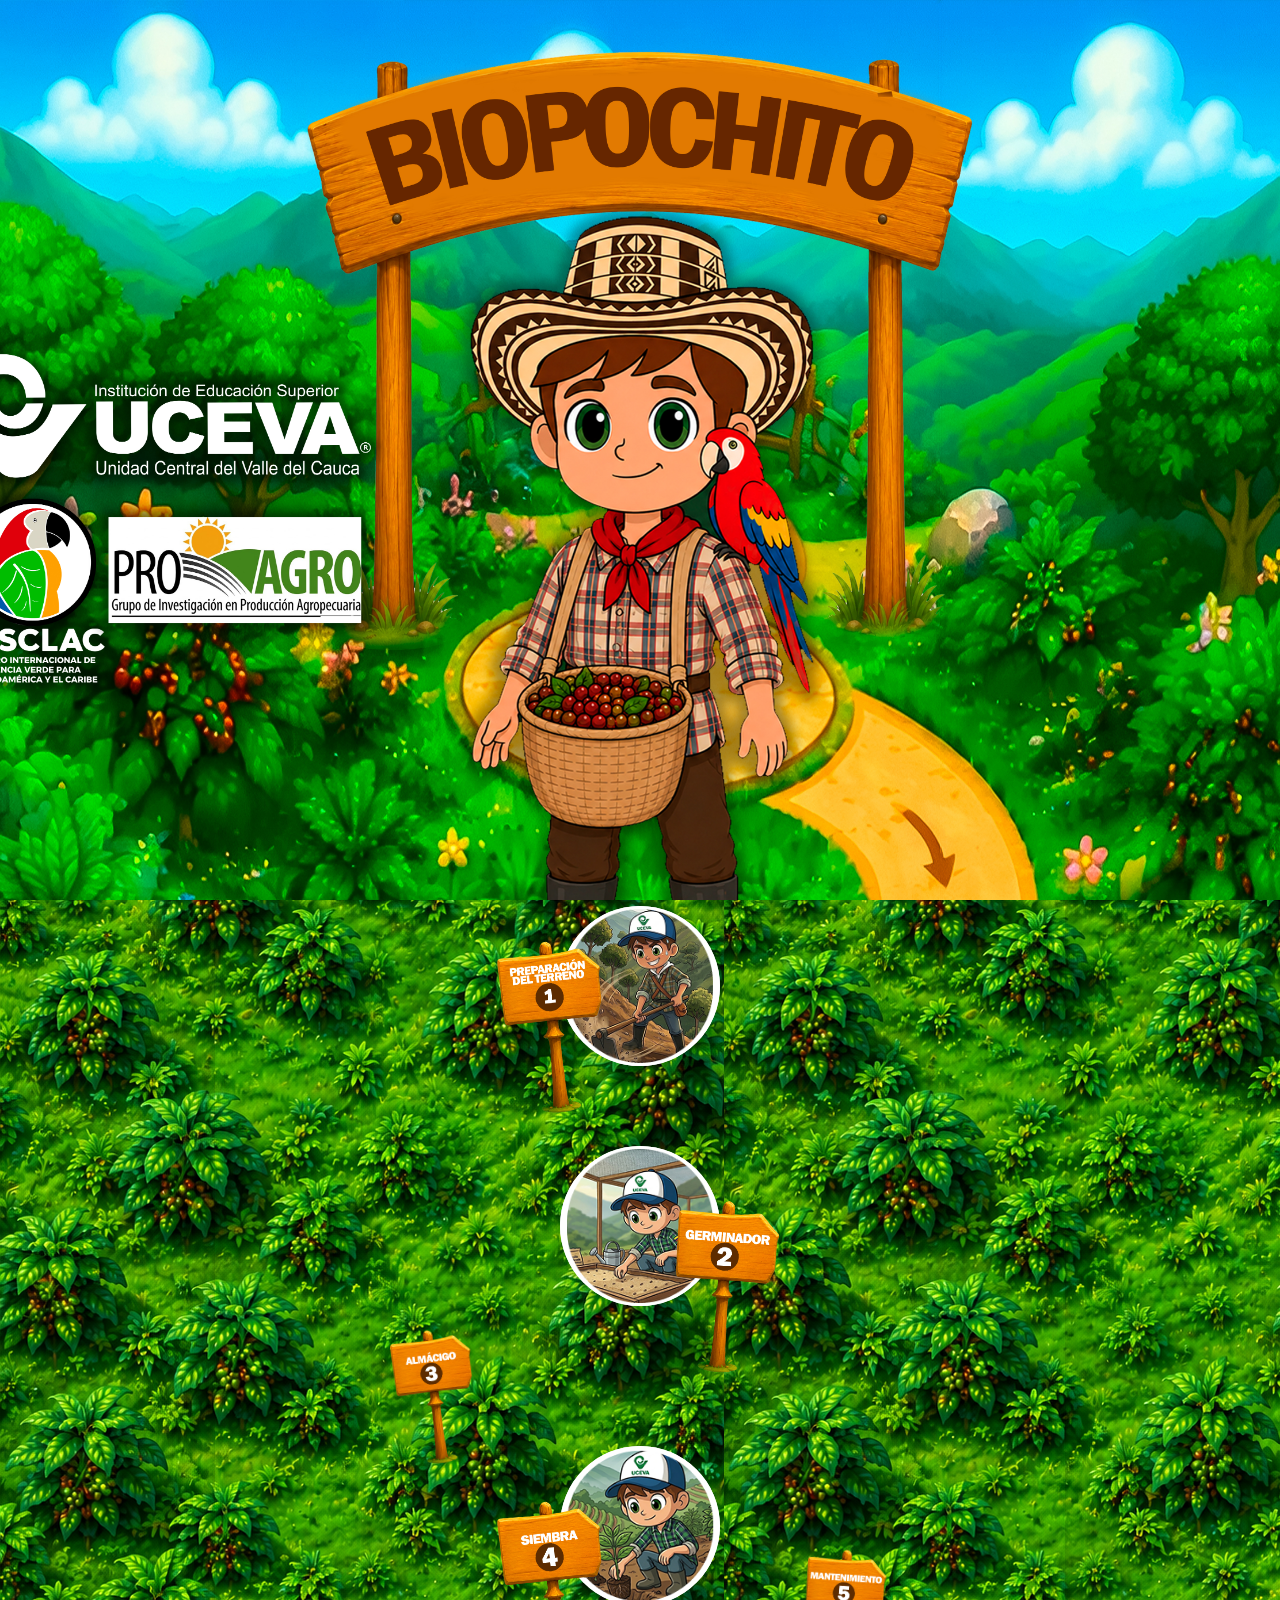
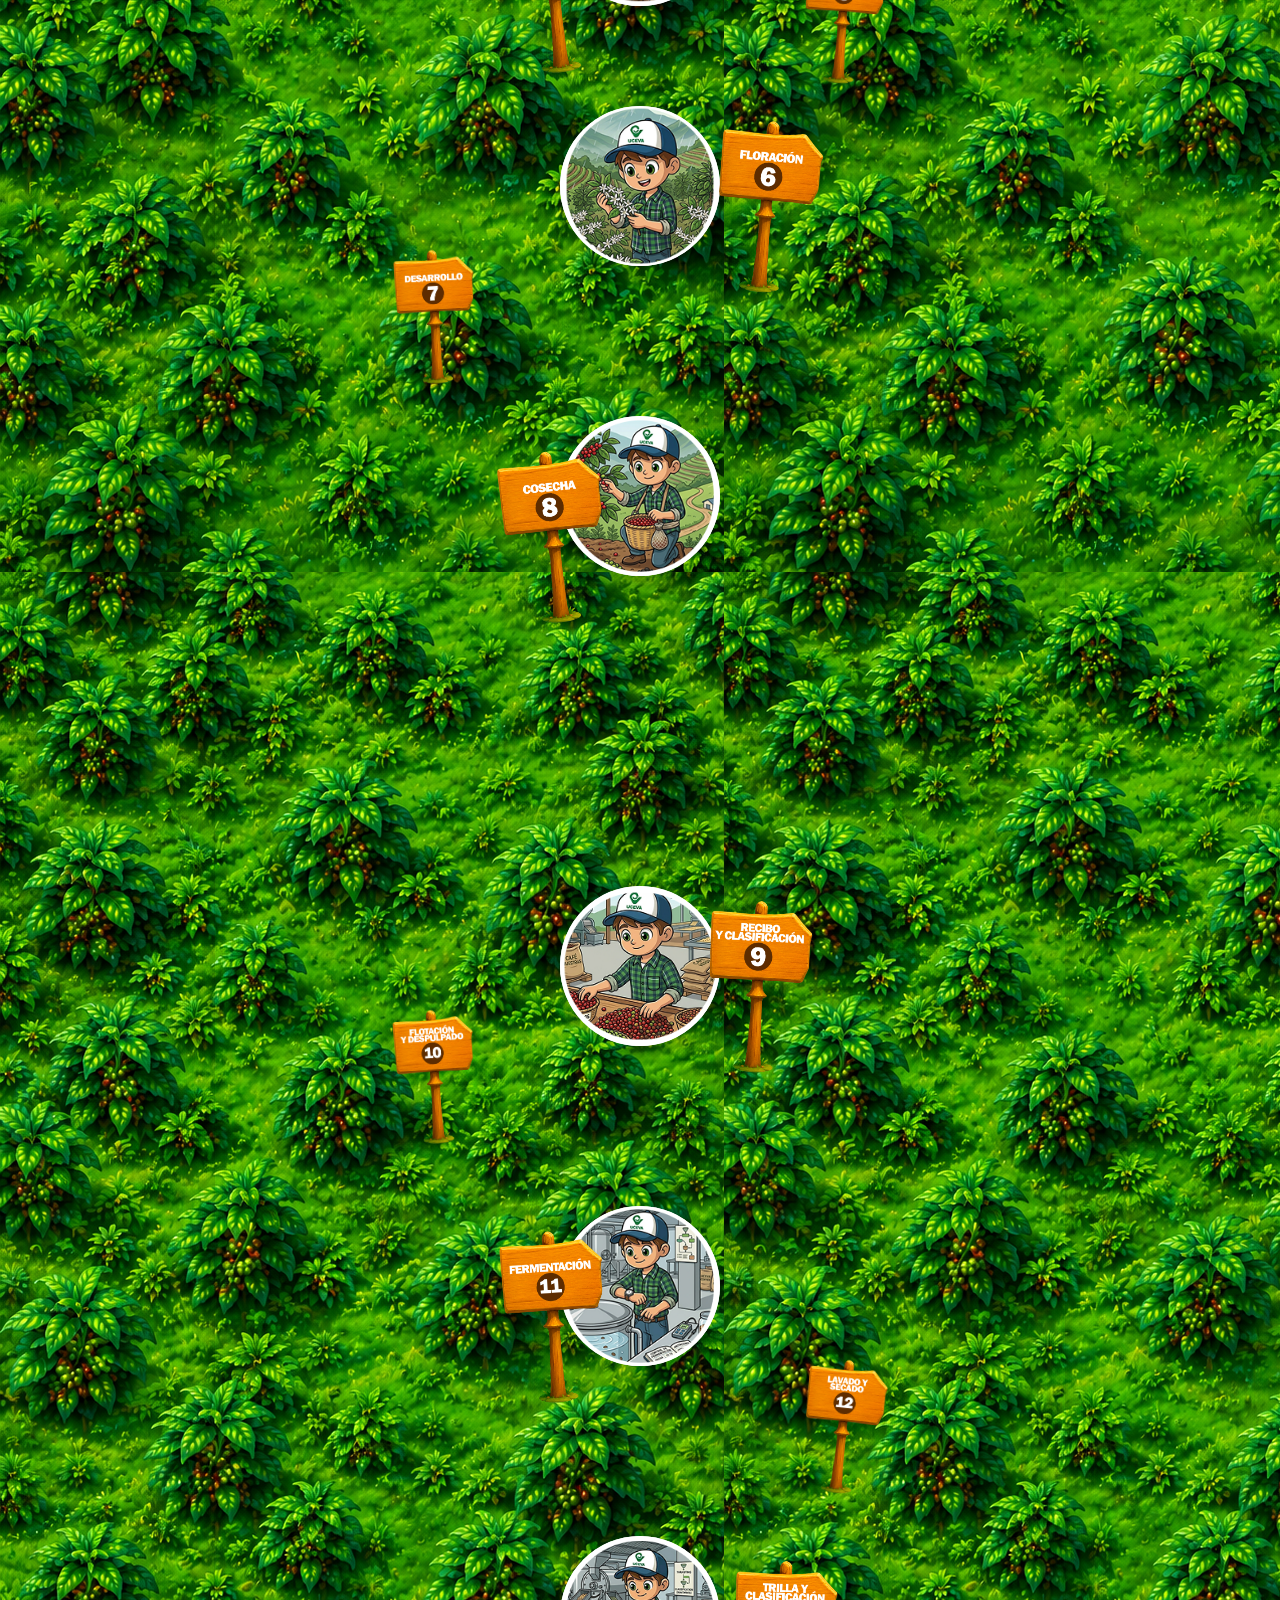
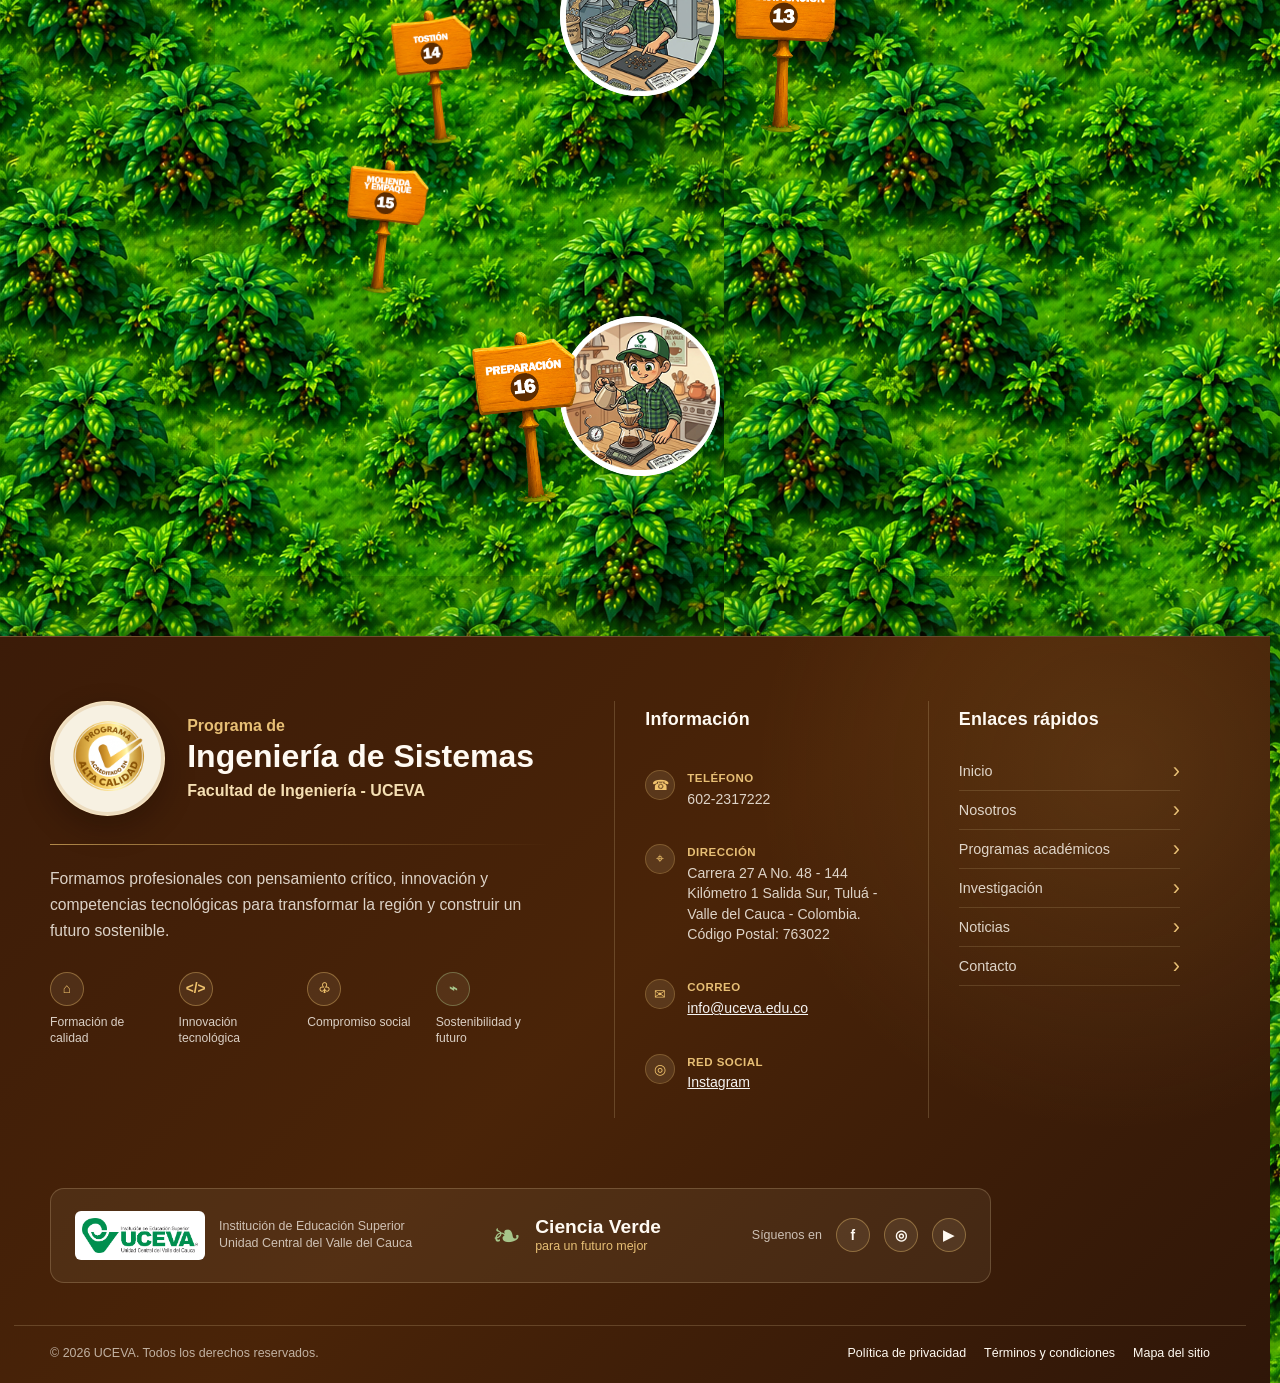
==== index.html @ f9a11268 "Rediseñar footer institucional" ====
<!DOCTYPE html>
<html lang="es">
<head>
    <meta charset="UTF-8">
    <meta name="viewport" content="width=device-width, initial-scale=1.0">
    <title>Ciclo Producción del Cafe</title>
    <link rel="stylesheet" href="style.css">
</head>
<body>

    <!-- SPLASH: imagen de bienvenida al inicio del proyecto -->
    <div id="splash-overlay" class="splash-overlay">
        <img src="imagenes/BIOPOCHITOINICIO.jpg" alt="Biopochito inicio" class="splash-image">
    </div>


    <button class="btn-Biopochito" type="button" aria-label="Botón Biopochito" data-audio="Audacity/biopochito.wav"
    data-titulo="¡Hola! Soy Biopochito"
    data-desc="Bienvenido. Yo seré tu guía durante todo el recorrido del ciclo del café. ¡Haz clic en iniciar para escucharme!"
    data-preview-img="imagenes/Biopochito.png">

    <img class="muneco-lateral"
         src="imagenes/biopochito-chapolero.png"
         alt="Biopochito">

</button>

    <nav class="navbar">
        <div class="navbar-container">
            <a class="nav-btn" href="index.html">Inicio</a>
            <a class="nav-btn" href="Acerca.html">Nosotros</a>
        </div>
    </nav>

    <section class="hero">
        <div class="bienvenida">
            <div class="bienvenida-texto">
                <h1 class="titulo-bienvenida">¡Bienvenidos!</h1>
                <p class="parrafo-bienvenida">De la finca a la taza, Biopochito te invita a explorar el fascinante mundo y la riqueza de nuestra cultura cafetera, en una aventura digital donde la tecnología y la agricultura cultivan aprendizaje y sostenibilidad</p>
                <button class="btn-descubrir">Recorre el camino del café</button>
            </div>
            <div class="logos-placeholder">
                <div class="logo-card">
                    <img class="logo-imagen" src="imagenes/Uceva%20Horizontal%20(png).png" alt="Uceva logo">
                </div>
                <div class="logo-card">
                    <img class="logo-imagen" src="imagenes/ProAgro.jpeg" alt="ProAgro logo">
                </div>
                <div class="logo-card">
                    <img class="logo-imagen" src="imagenes/Logo%20blancos.png" alt="Logo blancos">
                </div>
            </div>
        </div>
    </section>

    <section class="seccion-fondo" aria-label="Imagen destacada">
        <button class="circulo-btn circulo-btn-1" type="button" aria-label="Botón circular 1" data-audio="Audacity/1.wav" data-titulo="CICLO DE PRODUCCIÓN AGRÍCOLA DEL CAFÉ"
            data-desc="Preparar el terreno es hacer que la tierra esté lista para sembrar café.
                Primero, se analiza el suelo para saber qué nutrientes necesita.
                Luego, se limpia el terreno: se quitan malezas y piedras.
                Por último, en terrenos inclinados, se trazan curvas a nivel para cuidar el suelo y el agua.
                Así el café crece fuerte y sano.">
            
            <img src="Circulos/1.png" alt="Imagen del botón circular 1">
        </button>

        <img class="cartel-base cartel-1" src="Fases/cartel1.png" alt="Cartel 1">
        <button class="circulo-btn circulo-btn-2" type="button" aria-label="Botón circular 2" data-audio="Audacity/2.wav" data-titulo="GERMINADOR" 
            data-desc="El germinador es el primer paso para tener una planta de café.
                Se escoge una semilla buena y de una variedad.
                Se siembra en camas con arena limpia o tierra suave.
                Se le da sombra y se mantiene húmeda.
                A los 40 o 70 días, la semilla despierta y nace la planta.
                ¡Así empieza el café!">
           
           <img src="Circulos/2.png" alt="Imagen del botón circular 2">
        </button>

        <img class="cartel-base cartel-2" src="Fases/cartel2.png" alt="Cartel 2">
        <button class="cartel-btn cartel-btn-3" type="button" aria-label="Botón cartel 3" data-audio="Audacity/3.wav" data-titulo="ALMACIGO(VIVERO)" data-preview-img="Fases imagenes previ/CartelImg3.png"
            data-desc="El almácigo es como una guardería para las plantitas de café.
                Cuando las semillas germinan, las pasamos a bolsas con tierra rica en comida para plantas.
                Les damos sombra, fertilizante, y las cuidamos de plagas y enfermedades.
                Elegimos las más fuertes y bonitas.
                Ahí crecen durante 4 a 6 meses, hasta que están listas para ir al campo.">
            
            <img src="Fases/cartel3.png" alt="Cartel 3">
        </button>

        <button class="circulo-btn circulo-btn-4" type="button" aria-label="Botón circular 3" data-audio="Audacity/4.wav" data-titulo="SIEMBRA EN CAMPO" 
            data-desc="Llegó el momento de llevar las plantitas de café al campo.
                Primero, se traza el terreno y se hacen hoyos en la tierra.
                Se abona con materia orgánica para que esté bien rica.
                Con mucho cuidado, se saca la planta de la bolsa y se siembra en el hoyo, sin lastimar sus raíces.
                En 18 a 24 meses, ¡las plantas empezarán a dar café para cosechar!">
            
            <img src="Circulos/4.png" alt="Imagen del botón circular 3">
        </button>

        <img class="cartel-base cartel-6" src="Fases/cartel6.png" alt="Cartel 6">
        <button class="cartel-btn cartel-btn-5" type="button" aria-label="Botón cartel 5" data-audio="Audacity/5.wav" data-titulo="MANTENIMIENTO VEGETATIVO" data-preview-img="Fases imagenes previ/CartelImg5.png"
            data-desc="Una vez sembrado el café, hay que cuidarlo siempre.
                Se le da fertilizante según lo que necesita la tierra.
                Se limpian las malas hierbas que le roban comida.
                Se vigilan las plagas y enfermedades, y se controlan con remedios naturales o especiales.
                Estas labores se hacen cada 1 a 4 meses, durante toda la vida del cultivo.
                Así el café crece sano y da mucha cosecha.">
            
            <img src="Fases/cartel5.png" alt="Cartel 5">
        </button>

        <img class="cartel-base cartel-4" src="Fases/cartel4.png" alt="Cartel 4">
        <button class="circulo-btn circulo-btn-6" type="button" aria-label="Botón circular 4" data-audio="Audacity/6.wav" data-titulo="FLORACIÓN" 
            data-desc="Llega la época de lluvias y el café se prepara para florecer.
                En las ramas aparecen yemas que se convierten en flores blancas, muy olorosas y bonitas.
                Las flores duran poco tiempo. Con la ayuda de la lluvia y la polinización, nacen los frutos.
                ¡Así empieza el viaje del café, desde la flor hasta la cosecha!">
            
            <img src="Circulos/6.png" alt="Imagen del botón circular 4">
        </button>

        <img class="cartel-base cartel-9" src="Fases/cartel9.png" alt="Cartel 9">
        <button class="cartel-btn cartel-btn-7" type="button" aria-label="Botón cartel 7" data-audio="Audacity/7.wav" data-titulo="DESARROLLO DEL FRUTO" data-preview-img="Fases imagenes previ/CartelImg7.png"
            data-desc="Ahora el fruto del café empieza a crecer y llenarse de sabor.
                Primero está verde: va guardando nutrientes.
                Luego se pone pintón: cambia de color poquito a poquito.
                Al final, está maduro: se ve rojo o amarillo brillante.
                ¡Ese es el momento perfecto para cosecharlo y que el café quede delicioso!">
            
            <img src="Fases/cartel7.png" alt="Cartel 7">
        </button>
        
        <button class="circulo-btn circulo-btn-8" type="button" aria-label="Botón circular 5" data-audio="Audacity/8.wav" data-titulo="COSECHA(RECOLECCIÓN)" 
            data-desc="Llegó la hora de la cosecha.
                Se recogen a mano solo los frutos bien maduros, rojos o amarillos.
                Los frutos verdes, secos o muy maduros se separan.
                Rápido se llevan al beneficio para que no se echen a perder.
                ¡Así se empieza a preparar el café rico que tomamos!">
            
            <img src="Circulos/8.png" alt="Imagen del botón circular 5">
        </button>

        <img class="cartel-base cartel-8" src="Fases/cartel8.png" alt="Cartel 8">
        <button class="circulo-btn circulo-btn-9" type="button" aria-label="Botón circular 6" data-audio="Audacity/b1.wav" data-titulo="RECIBO Y CLASIFICACIÓN" 
            data-desc="Cuando el café cereza llega del campo, lo recibimos y revisamos.
                Miramos que los frutos estén bien maduros, sanos y sin impurezas.
                Separamos los que no sirven.
                Así nos aseguramos de que solo entre al proceso el café de buena calidad.
                ¡Es el primer control para que el café quede delicioso!.">
        
            <img src="Circulos/9.png" alt="Imagen del botón circular 6">
        </button>

        <img class="cartel-base cartel-13" src="Fases/cartel13.png" alt="Cartel 13">
        <button class="cartel-btn cartel-btn-10" type="button" aria-label="Botón cartel 10" data-audio="Audacity/b2.wav" data-titulo="FLOTACION DE CEREZAS Y DESPULPADO" data-preview-img="Fases imagenes previ/CartelImg10.png"
            data-desc="Primero, echamos las cerezas de café en agua. Las que flotan están vacías o secas y se desechan. Las buenas se hunden.
                Luego, una máquina les quita la cáscara de afuera. Queda la semilla con una capa pegajosa. Eso se llama café pergamino húmedo.
                ¡Ya vamos avanzando para tener el café listo!">
                            
            <img src="Fases/cartel10.png" alt="Cartel 10">
        </button>

        <button class="circulo-btn circulo-btn-11" type="button" aria-label="Botón circular 7" data-audio="Audacity/b3.wav" data-titulo="FERMENTACIÓN" 
            data-desc="Después de quitarle la cáscara al café, todavía tiene una capa pegajosa llamada mucílago. Para eliminarla, metemos el café en tanques con agua. 
                Allí, unos microorganismos que viven de forma natural comen esa capa pegajosa. Esto se llama fermentación. 
                Hay que controlar muy bien el tiempo, porque si se pasa, el café sale con mal sabor. 
                La fermentación dura entre 12 y 36 horas, dependiendo del clima y la cantidad de café. 
                ¡Es un paso clave para que después el café sepa rico!">
            
            <img src="Circulos/11.png" alt="Imagen del botón circular 7">
        </button>

         <button class="cartel-btn cartel-btn-12" type="button" aria-label="Botón cartel 12" data-audio="Audacity/b4.wav" data-titulo="LAVADO Y SECADO" data-preview-img="Fases imagenes previ/CartelImg12.png"
            data-desc="Una vez que la fermentación terminó, lavamos el café con agua limpia para quitar cualquier resto de pegajosidad. 
                Queda bien limpio. Pero ahora está muy mojado y si lo dejamos así, se daña. 
                Por eso lo secamos. Podemos secarlo al sol en unas camas llamadas marquesinas, o con máquinas especiales. 
                El objetivo es que el grano tenga solo entre un 10% y un 12% de humedad. 
                Así evitamos que salgan hongos o que el café fermente de nuevo. 
                ¡Un café bien seco es un café que se conserva delicioso!">
            
            <img src="Fases/cartel12.png" alt="Cartel 12">
        </button>

        <img class="cartel-base cartel-11" src="Fases/cartel11.png" alt="Cartel 11">
        <button class="circulo-btn circulo-btn-13" type="button" aria-label="Botón circular 8" data-audio="Audacity/b5.wav" data-titulo="TRILLA Y CLASIFICACIÓN" 
            data-desc="El café ya está secó, pero todavía tiene una capa dura llamada pergamino. 
                Con una máquina que se llama trilladora, le quitamos esa capa. 
                Ahora obtenemos el café verde, que es el grano listo para tostar. 
                Pero antes de tostar, tenemos que clasificarlo. 
                Separamos los granos por tamaño, por color, por densidad, y revisamos que no tengan defectos. 
                Esto lo hacemos con unas zarandas o con máquinas electrónicas muy modernas. 
                Así nos aseguramos de que todos los granos sean parejos y de buena calidad.">
            
            <img src="Circulos/13.png" alt="Imagen del botón circular 8">
        </button>

        <button class="cartel-btn cartel-btn-14" type="button" aria-label="Botón cartel 14" data-audio="Audacity/b6.wav" data-titulo="TOSTIÓN" data-preview-img="Fases imagenes previ/CartelImg14.png"
            data-desc="El café verde aún no huele a café. 
                Ese olor tan rico aparece cuando lo tostamos. 
                Metemos los granos en una tostadora con temperaturas muy controladas. 
                Allí pasan reacciones químicas que transforman el grano: se oscurece, se vuelve quebradizo, y nacen los compuestos que dan el aroma, el sabor, el cuerpo y el color. 
                Dependiendo de cuánto tiempo lo tostemos, el café queda más suave o más fuerte. 
                ¡La tostión es la magia que despierta todo el sabor del café!">
            
            <img src="Fases/cartel14.png" alt="Cartel 14">
        </button>

        <button class="cartel-btn cartel-btn-15" type="button" aria-label="Botón cartel 15" data-audio="Audacity/b7.wav" data-titulo="MOLIENDA Y EMPAQUE" data-preview-img="Fases imagenes previ/CartelImg15.png"
            data-desc="El café tostado se muele para poder prepararlo. 
            La molienda puede ser gruesa, media o fina, según cómo lo vayamos a hacer: por ejemplo, para prensa francesa se necesita gruesa, y para espresso, fina. 
            Una vez molido o en grano, hay que empacarlo muy bien. 
            Usamos bolsas especiales que no dejan pasar la luz, el oxígeno ni la humedad. 
            Así el café conserva su frescura, su aroma y su sabor por mucho más tiempo. 
            Un buen empaque es el mejor amigo del café.">
            
            <img src="Fases/cartel15.png" alt="Cartel 15">
        </button>

        <button class="circulo-btn circulo-btn-16" type="button" aria-label="Botón circular 9" data-audio="Audacity/b8.wav" data-titulo="PREPARACIÓN" 
        data-desc="Por fin llegó el momento de disfrutarlo. 
        Preparamos la bebida con métodos como filtro, espresso, prensa francesa o V60. 
        Cada método necesita una molienda distinta y un tiempo de extracción diferente. 
        También controlamos la temperatura del agua y la cantidad de café. 
        Si hacemos todo bien, la taza tendrá una fragancia deliciosa, un sabor equilibrado, y notas de acidez o dulzura. 
        ¡Preparar café es un arte, y lo mejor es que al final podemos saborearlo y compartirlo!">
            
            <img src="Circulos/16.png" alt="Imagen del botón circular 9">
        </button>
        <img class="cartel-base cartel-16" src="Fases/cartel16.png" alt="Cartel 16">
    </section>

    <footer class="footer-institucional">
        <div class="footer-contenido">
            <div class="footer-principal">
                <section class="footer-programa" aria-labelledby="footer-programa-titulo">
                    <div class="footer-programa-cabecera">
                        <img src="imagenes/altacalidad.png" alt="Sello de alta calidad UCEVA" class="footer-acreditacion">
                        <div>
                            <p class="footer-programa-pretitle">Programa de</p>
                            <h2 id="footer-programa-titulo">Ingeniería de Sistemas</h2>
                            <p class="footer-programa-institucion">Facultad de Ingeniería - UCEVA</p>
                        </div>
                    </div>
                    <div class="footer-programa-linea"></div>
                    <p class="footer-programa-descripcion">Formamos profesionales con pensamiento crítico, innovación y competencias tecnológicas para transformar la región y construir un futuro sostenible.</p>
                    <div class="footer-valores" aria-label="Valores del programa">
                        <div class="footer-valor"><span class="footer-icono" aria-hidden="true">⌂</span><span>Formación de calidad</span></div>
                        <div class="footer-valor"><span class="footer-icono" aria-hidden="true">&lt;/&gt;</span><span>Innovación tecnológica</span></div>
                        <div class="footer-valor"><span class="footer-icono" aria-hidden="true">♧</span><span>Compromiso social</span></div>
                        <div class="footer-valor"><span class="footer-icono footer-icono--verde" aria-hidden="true">⌁</span><span>Sostenibilidad y futuro</span></div>
                    </div>
                </section>
                <section class="footer-columna footer-contact" aria-labelledby="footer-info-titulo">
                    <h3 id="footer-info-titulo">Información</h3>
                    <div class="info-item"><span class="icon" aria-hidden="true">☎</span><p><span class="info-label">Teléfono</span>602-2317222</p></div>
                    <div class="info-item"><span class="icon" aria-hidden="true">⌖</span><p><span class="info-label">Dirección</span>Carrera 27 A No. 48 - 144<br>Kilómetro 1 Salida Sur, Tuluá -<br>Valle del Cauca - Colombia.<br>Código Postal: 763022</p></div>
                    <div class="info-item"><span class="icon" aria-hidden="true">✉</span><p><span class="info-label">Correo</span><a href="mailto:info@uceva.edu.co">info@uceva.edu.co</a></p></div>
                    <div class="info-item"><span class="icon" aria-hidden="true">◎</span><p><span class="info-label">Red social</span><a href="https://www.instagram.com/cienciaverde.co?utm_source=ig_web_button_share_sheet&amp;igsh=ZDNlZDc0MzIxNw%3D%3D" target="_blank" rel="noopener noreferrer">Instagram</a></p></div>
                </section>
                <nav class="footer-columna footer-enlaces" aria-labelledby="footer-enlaces-titulo">
                    <h3 id="footer-enlaces-titulo">Enlaces rápidos</h3>
                    <a href="index.html">Inicio <span aria-hidden="true">›</span></a><a href="Acerca.html">Nosotros <span aria-hidden="true">›</span></a><a href="#">Programas académicos <span aria-hidden="true">›</span></a><a href="#">Investigación <span aria-hidden="true">›</span></a><a href="#">Noticias <span aria-hidden="true">›</span></a><a href="mailto:info@uceva.edu.co">Contacto <span aria-hidden="true">›</span></a>
                </nav>
            </div>
            <section class="footer-identidad" aria-label="Identidad institucional y redes sociales">
                <div class="footer-uceva"><img src="imagenes/Uceva Horizontal (png).png" alt="Logo UCEVA"><p>Institución de Educación Superior<br>Unidad Central del Valle del Cauca</p></div>
                <div class="footer-ciencia"><span class="footer-hoja" aria-hidden="true">❧</span><div><strong>Ciencia Verde</strong><span>para un futuro mejor</span></div></div>
                <div class="footer-redes"><span>Síguenos en</span><a href="#" aria-label="Facebook">f</a><a href="https://www.instagram.com/cienciaverde.co?utm_source=ig_web_button_share_sheet&amp;igsh=ZDNlZDc0MzIxNw%3D%3D" target="_blank" rel="noopener noreferrer" aria-label="Instagram">◎</a><a href="#" aria-label="YouTube">▶</a></div>
            </section>
        </div>
        <div class="footer-bottom"><p class="footer-bottom-text">© 2026 UCEVA. Todos los derechos reservados.</p><div><a href="#">Política de privacidad</a><a href="#">Términos y condiciones</a><a href="#">Mapa del sitio</a></div></div>
    </footer>

    <!-- VENTANA EMERGENTE (MODAL) - Inicialmente oculta -->
    <div id="modal-reproductor" class="modal oculto">
        <div class="modal-contenido">
            <!-- Botón para cerrar la pestaña -->
            <button id="btn-cerrar" class="btn-cerrar">&times;</button>
            
            <!-- Datos dinámicos que cambiarán con JS -->
            <div class="modal-imagen-marco">
                <img id="modal-imagen" src="" alt="">
            </div>
            <p class="modal-imagen-caption">BIOPOCHITO</p>
            <h2 id="modal-titulo"></h2>
            <p id="modal-descripcion"></p>
            
            <!-- CONTROLES DEL REPRODUCTOR -->
            <div class="controles">
                <!-- Botón principal de Iniciar -->
                <button id="btn-iniciar" class="btn-principal">▶ Iniciar Audio</button>
                
                <!-- Botones secundarios que aparecen al iniciar (ocultos al principio) -->
                <div id="controles-reproduccion" class="oculto">
                    <button id="btn-pausar" class="btn-secundario">⏸ Pausar</button>
                    <button id="btn-reiniciar" class="btn-secundario">🔄 Reiniciar</button>
                </div>
            </div>
        </div>
    </div>

    <!-- Elemento de audio invisible y dinámico -->
    <audio id="reproductor-global"></audio>
    <script src="script.js"></script>
</body>
</html>
---- style.css ----
* {
    margin: 0;
    padding: 0;
    box-sizing: border-box;
}

:root {
    --verde-principal: #1f6b3a;
    --verde-oscuro: #173d2a;
    --verde-claro: #e8f3e8;
    --naranja-principal: #f57c00;
    --naranja-suave: #fff0df;
    --fondo-crema: #f8f6f1;
    --texto-principal: #24352d;
    --texto-secundario: #5f6863;
    --borde-suave: #dce5dd;
    --sombra-panel: 0 24px 60px rgba(16, 40, 28, 0.18);
    --sombra-tarjeta: 0 10px 24px rgba(23, 61, 42, 0.10);
    --transicion-rapida: 220ms ease;
}

/* Small-screen override: make Biopochito larger on narrow devices */
@media (max-width: 520px) {
    .btn-Biopochito {
        width: clamp(180px, 44vw, 320px) !important;
        right: 10px !important;
        top: 50% !important;
        bottom: auto !important;
        transform: translateY(-50%) !important;
    }

    .muneco-lateral {
        max-width: 300px !important;
    }
}

/* Strong override: ensure logos stack and center on small screens (placed at end to win specificity/order) */
@media (max-width: 720px) {
    .bienvenida .logos-placeholder {
        display: flex !important;
        flex-direction: column !important;
        align-items: center !important;
        justify-content: center !important;
        gap: 22px !important;
        width: 100% !important;
    }

    .bienvenida .logos-placeholder .logo-card {
        width: min(420px, 94%) !important;
        min-height: 260px !important;
        padding: 18px !important;
        margin: 0 auto !important;
        display: flex !important;
        align-items: center !important;
        justify-content: center !important;
    }

    .bienvenida .logos-placeholder .logo-card .logo-imagen {
        max-height: 220px !important;
        width: auto !important;
        display: block !important;
    }

    /* Slightly reduce ProAgro (2nd logo) so it doesn't dominate */
    .bienvenida .logos-placeholder .logo-card:nth-child(2) .logo-imagen {
        max-height: 180px !important;
        max-width: 88% !important;
        opacity: 0.98 !important;
    }

    /* keep logo blancos above ProAgro */
    .bienvenida .logos-placeholder .logo-card:nth-child(2) { order: 3 !important; }
    .bienvenida .logos-placeholder .logo-card:nth-child(3) { order: 2 !important; }
}

body {
    font-family: 'Segoe UI', sans-serif;
    background-image: url('imagenes/FONDOPASTO.png');
    color: #333;
    display: flex;
    flex-direction: column;
    justify-content: flex-start;
    align-items: center;
    min-height: 100vh;
    padding: 76px 20px 0px;
    overflow-x: hidden;
}

body.pagina-equipo {
    display: flex;
    flex-direction: column;
    align-items: stretch;
    justify-content: flex-start;
    min-height: 100vh;
    padding: 0;
    background-color: var(--fondo-crema);
    background-image: url('imagenes/FONDOPASTO.png');
    position: relative;
}

body.pagina-equipo::before {
    content: "";
    position: fixed;
    inset: 0;
    background:
        linear-gradient(180deg, rgba(255, 255, 255, 0.08), rgba(255, 255, 255, 0.02)),
        radial-gradient(circle at top, rgba(255, 255, 255, 0.06), transparent 58%);
    pointer-events: none;
    z-index: 0;
}

body.pagina-equipo > * {
    position: relative;
    z-index: 1;
}

body.pagina-equipo .equipo-page {
    width: 100%;
    padding: 15px 0 16px;
}

body.pagina-equipo .equipo-hero {
    width: min(1120px, calc(100% - 32px));
    margin: 0 auto;
}

body.pagina-equipo .equipo-panel {
    position: relative;
    overflow: hidden;
    padding: clamp(20px, 2.4vw, 30px);
    border-radius: 32px;
    border: 1px solid rgba(220, 229, 221, 0.82);
    background:
        linear-gradient(180deg, rgba(255, 255, 255, 0.94), rgba(248, 246, 241, 0.96));
    box-shadow: var(--sombra-panel);
}

body.pagina-equipo .equipo-panel::after {
    content: "";
    position: absolute;
    inset: 0;
    pointer-events: none;
    background:
        radial-gradient(circle at top right, rgba(245, 124, 0, 0.06), transparent 35%),
        radial-gradient(circle at bottom left, rgba(31, 107, 58, 0.05), transparent 40%);
}

body.pagina-equipo .equipo-panel > * {
    position: relative;
    z-index: 1;
}

/* Barra de navegación */
.navbar {
    position: fixed;
    top: 0;
    left: 0;
    right: 0;
    width: 100%;
    background-color: #ff8c00;
    box-shadow: 0 4px 20px rgba(0, 0, 0, 0.2);
    padding: 8px 0;
    z-index: 950;
}

.navbar-container {
    display: flex;
    justify-content: flex-end;
    gap: 18px;
    max-width: 850px;
    margin: 0 auto;
    padding: 0 16px;
}

.nav-btn {
    background-color: white;
    color: #ff8c00;
    border: none;
    padding: 10px 22px;
    border-radius: 999px;
    font-size: 1rem;
    font-weight: 700;
    cursor: pointer;
    transition: transform 0.2s ease, box-shadow 0.2s ease, background-color 0.2s ease;
}

.nav-btn:hover {
    background-color: rgba(255, 255, 255, 0.88);
    box-shadow: 0 6px 20px rgba(0, 0, 0, 0.2);
    transform: translateY(-2px);
}

.nav-btn:active {
    transform: translateY(0);
}

.btn-Biopochito {
    position: fixed;
    right: 20px;
    top: 50%;
    transform: translateY(-50%);
    width: clamp(260px, 28vw, 520px);
    background: transparent;
    border: none;
    padding: 0;
    cursor: pointer;
    z-index: 100;
    animation: biopochitoEntrada 0.9s ease-out both;
}

.muneco-lateral {
    width: 100%;
    height: auto;
    display: block;
    max-width: 520px;
    filter: drop-shadow(0 18px 24px rgba(0,0,0,0.28));
}

.seccion-fondo {
    position: relative;
    display: flex;
    align-items: flex-end;
    justify-content: center;
    max-width: 850px;
    width: 100%;
    height: 3200px;
    margin-bottom: 60px;
    border-radius: 18px;
    background-image: url('imagenes/FONDOFINAL.jpg');
    background-size: cover;
    background-position: center;
    box-shadow: 0 10px 30px rgba(0,0,0,0.18);
    overflow: hidden;
}

.circulo-btn {
    position: absolute;
    left: 50%;
    transform: translateX(-50%);
    width: 160px;
    height: 160px;
    border: none;
    border-radius: 50%;
    overflow: hidden;
    padding: 0;
    cursor: pointer;
    background-color: white;
    box-shadow: 0 8px 20px rgba(0,0,0,0.16);
    transition: transform 0.2s ease, box-shadow 0.2s ease;
    display: flex;
    align-items: center;
    justify-content: center;
    z-index: 2;
}

.circulo-btn-1 {
    bottom: 2710px;
}

.circulo-btn-2 {
    bottom: 2470px;
}

.circulo-btn-4 {
    bottom: 2170px;
}

.circulo-btn-6 {
    bottom: 1910px;
}

.circulo-btn-8 {
    bottom: 1600px;
}

.circulo-btn-9 {
    bottom: 1130px;
}

.circulo-btn-11 {
    bottom: 810px;
}

.circulo-btn-13 {
    bottom: 480px;
}

.circulo-btn-16 {
    bottom: 100px;
}

.circulo-btn:focus-visible,
.cartel-btn:focus-visible {
    outline: 3px solid #ff8c00;
    outline-offset: 4px;
}

.circulo-btn img {
    width: 100%;
    height: 100%;
    object-fit: cover;
    display: block;
}

.cartel-btn {
    position: absolute;
    left: 50%;
    --cartel-rotate: 0deg;
    transform: translateX(-50%) rotate(var(--cartel-rotate));
    transform-origin: center center;
    width: 140px;
    height: auto;
    border: none;
    background: transparent;
    padding: 0;
    cursor: pointer;
    box-shadow: none;
    transition: transform 0.2s ease;
    z-index: 4;
}

.cartel-btn:hover,
.cartel-btn:focus-visible {
    transform: translateX(-50%) rotate(var(--cartel-rotate)) scale(1.03);
    box-shadow: none;
}

.cartel-btn img {
    width: 100%;
    height: auto;
    display: block;
    object-fit: contain;
}

.cartel-btn-3 { bottom: 2310px; left: 26%; --cartel-rotate: -7deg; }
.cartel-btn-5 { bottom: 2090px; left: 74%; --cartel-rotate: 4deg; }
.cartel-btn-7 { bottom: 1790px; left: 26%; --cartel-rotate: -3deg; }
.cartel-btn-10 { bottom: 1030px; left: 26%; --cartel-rotate: -4deg; }
.cartel-btn-12 { bottom: 680px; left: 74%; --cartel-rotate: 6deg; }
.cartel-btn-14 { bottom: 430px; left: 26%; --cartel-rotate: -6deg; }
.cartel-btn-15 { bottom: 280px; left: 20%; --cartel-rotate: 6deg; }

.cartel-base {
    position: absolute;
    left: 50%;
    --cartel-rotate: 0deg;
    transform: translateX(-50%) rotate(var(--cartel-rotate));
    transform-origin: center center;
    width: 180px;
    height: auto;
    object-fit: contain;
    z-index: 3;
    pointer-events: none;
}

.cartel-1 { bottom: 2660px; left: 40%; --cartel-rotate: -6deg; }
.cartel-2 { bottom: 2400px; left: 60%; --cartel-rotate: 4deg; }
.cartel-4 { bottom: 2100px; left: 40%; --cartel-rotate: -6deg; }
.cartel-6 { bottom: 1880px; left: 65%; --cartel-rotate: 5deg; }
.cartel-8 { bottom: 1550px; left: 40%; --cartel-rotate: -6deg; }
.cartel-9 { bottom: 1100px; left: 64%; --cartel-rotate: 3deg; }
.cartel-11 { bottom: 770px; left: 40%; --cartel-rotate: -4deg; }
.cartel-13 { bottom: 440px; left: 67%; --cartel-rotate: 2deg; }
.cartel-16 { bottom: 70px; left: 37%; --cartel-rotate: -6deg; }

.contenedor {
    background-color: white;
    max-width: 850px;
    width: 100%;
    padding: 30px;
    border-radius: 12px;
    box-shadow: 0 4px 15px rgba(0,0,0,0.1);
    text-align: center;
    margin-top: 8px;
}

.hero {
    max-width: 850px;
    width: 100%;
    margin-bottom: 30px;
}

body.pagina-equipo .hero {
    display: flex;
    align-items: center;
    justify-content: center;
    width: min(850px, calc(100% - 24px));
    max-width: 850px;
    align-self: center;
    min-height: 0;
    padding: 34px 12px 20px;
    margin: 0;
}

.grid-tarjetas {
    display: grid;
    grid-template-columns: repeat(3, minmax(0, 1fr));
    gap: 20px;
    margin-top: 0;
}

.equipo-descripcion {
    margin-top: 8px;
    margin-bottom: 24px;
    color: #5a4a32;
    line-height: 1.6;
}

.equipo-grid .tarjeta-presentacion {
    height: 100%;
}

.tarjeta-presentacion {
    background-color: #fff8ef;
    border: 1px solid #f3d7b1;
    border-radius: 16px;
    padding: 20px;
    box-shadow: 0 4px 12px rgba(0, 0, 0, 0.08);
}

.tarjeta-presentacion h3 {
    color: #c96b00;
    margin-bottom: 10px;
}

.tarjeta-presentacion p {
    line-height: 1.6;
    color: #5a4a32;
}

@media (max-width: 1024px) {
    .grid-tarjetas {
        grid-template-columns: repeat(2, minmax(0, 1fr));
    }
}

@media (max-width: 640px) {
    .grid-tarjetas {
        grid-template-columns: 1fr;
    }

    .equipo-descripcion {
        margin-bottom: 20px;
    }
}

.bienvenida {
    display: grid;
    grid-template-columns: minmax(0, 1fr) 260px;
    gap: 24px;
    padding: 28px;
    background-color: white;
    border-radius: 18px;
    color: #333;
    align-items: center;
}

.bienvenida-texto {
    text-align: left;
}

.etiqueta {
    display: inline-block;
    background-color: rgba(255,255,255,0.2);
    padding: 8px 14px;
    border-radius: 999px;
    font-weight: 700;
    margin-bottom: 12px;
}

.titulo-bienvenida {
    font-size: 2rem;
    margin-bottom: 14px;
    line-height: 1.1;
}

.parrafo-bienvenida {
    font-size: 1rem;
    line-height: 1.6;
    margin-bottom: 18px;
}

body.pagina-equipo .equipo-header {
    text-align: center;
    max-width: 900px;
    margin: 0 auto 26px;
}

body.pagina-equipo .equipo-icono {
    width: 52px;
    height: 52px;
    border-radius: 18px;
    margin: 0 auto 14px;
    display: grid;
    place-items: center;
    background: linear-gradient(135deg, var(--verde-claro), #ffffff);
    border: 1px solid rgba(31, 107, 58, 0.15);
    color: var(--verde-principal);
    box-shadow: 0 10px 18px rgba(23, 61, 42, 0.08);
}

body.pagina-equipo .equipo-icono svg,
body.pagina-equipo .equipo-franja-icon svg {
    width: 24px;
    height: 24px;
    fill: currentColor;
}

body.pagina-equipo .equipo-header h1 {
    margin: 0;
    color: var(--verde-oscuro);
    font-size: clamp(2rem, 4vw, 3.6rem);
    line-height: 1.05;
    font-weight: 800;
    letter-spacing: -0.03em;
}

body.pagina-equipo .equipo-linea {
    width: 92px;
    height: 4px;
    border-radius: 999px;
    margin: 16px auto 18px;
    background: linear-gradient(90deg, var(--verde-principal), #85b28f);
}

body.pagina-equipo .equipo-subtitulo {
    max-width: 760px;
    margin: 0 auto;
    color: var(--texto-secundario);
    line-height: 1.65;
    font-size: clamp(0.98rem, 1.25vw, 1.08rem);
}

body.pagina-equipo .equipo-subtitulo + .equipo-subtitulo {
    margin-top: 4px;
}

body.pagina-equipo .equipo-grid {
    display: grid;
    grid-template-columns: repeat(3, minmax(0, 1fr));
    gap: 12px;
    margin-top: 20px;
}

body.pagina-equipo .equipo-card {
    display: grid;
    grid-template-columns: 72px minmax(0, 1fr);
    gap: 12px;
    align-items: center;
    min-height: 100%;
    padding: 14px 14px 14px 12px;
    border-radius: 20px;
    border: 1px solid rgba(220, 229, 221, 0.9);
    background: linear-gradient(180deg, #ffffff, #fdfcf8);
    box-shadow: var(--sombra-tarjeta);
    transition: transform var(--transicion-rapida), box-shadow var(--transicion-rapida), border-color var(--transicion-rapida);
}

body.pagina-equipo .equipo-card:hover {
    transform: translateY(-5px);
    border-color: rgba(31, 107, 58, 0.24);
    box-shadow: 0 16px 30px rgba(23, 61, 42, 0.14);
}

body.pagina-equipo .equipo-card-icon {
    width: 58px;
    height: 58px;
    border-radius: 50%;
    display: grid;
    place-items: center;
    flex-shrink: 0;
    background: var(--verde-claro);
    border: 1px solid rgba(31, 107, 58, 0.12);
    color: var(--verde-principal);
}

body.pagina-equipo .equipo-card-icon--rector,
body.pagina-equipo .equipo-card-icon--edificio {
    background: linear-gradient(135deg, #edf8ee, #ffffff);
}

body.pagina-equipo .equipo-card-icon--docente {
    background: linear-gradient(135deg, #fff1df, #ffffff);
    color: var(--naranja-principal);
    border-color: rgba(245, 124, 0, 0.15);
}

body.pagina-equipo .equipo-card-icon--asesor {
    background: linear-gradient(135deg, #eef7ed, #ffffff);
}

body.pagina-equipo .equipo-card-icon--estudiante {
    background: linear-gradient(135deg, #fff1df, #ffffff);
    color: var(--naranja-principal);
    border-color: rgba(245, 124, 0, 0.15);
}

body.pagina-equipo .equipo-card-icon svg {
    width: 26px;
    height: 26px;
}

body.pagina-equipo .equipo-card-body {
    min-width: 0;
}

body.pagina-equipo .equipo-card-body h3 {
    margin: 0;
    color: var(--verde-oscuro);
    font-size: clamp(1rem, 1.25vw, 1.16rem);
    font-weight: 700;
    line-height: 1.28;
    letter-spacing: -0.01em;
    overflow-wrap: anywhere;
}

body.pagina-equipo .equipo-card-role {
    display: inline-flex;
    align-items: center;
    width: fit-content;
    margin-top: 8px;
    padding: 6px 10px;
    border-radius: 999px;
    font-size: 0.78rem;
    font-weight: 700;
    line-height: 1;
    letter-spacing: 0.01em;
}

body.pagina-equipo .equipo-card-role--institucional {
    background: var(--verde-claro);
    color: var(--verde-oscuro);
}

body.pagina-equipo .equipo-card-role--academico {
    background: var(--naranja-suave);
    color: #8a4500;
}

body.pagina-equipo .equipo-card-role--asesor {
    background: rgba(31, 107, 58, 0.12);
    color: var(--verde-oscuro);
}

body.pagina-equipo .equipo-franja {
    margin-top: 18px;
    padding: 16px 18px;
    display: grid;
    grid-template-columns: minmax(0, 1.25fr) auto minmax(0, 0.95fr);
    gap: 14px;
    align-items: center;
    border-radius: 24px;
    background: rgba(255, 255, 255, 0.75);
    border: 1px solid rgba(220, 229, 221, 0.86);
    box-shadow: 0 10px 24px rgba(23, 61, 42, 0.08);
}

body.pagina-equipo .equipo-franja-bloque {
    display: flex;
    align-items: center;
    gap: 12px;
    min-width: 0;
}

body.pagina-equipo .equipo-franja-icon {
    width: 40px;
    height: 40px;
    border-radius: 50%;
    display: grid;
    place-items: center;
    background: var(--verde-claro);
    color: var(--verde-principal);
    flex-shrink: 0;
}

body.pagina-equipo .equipo-franja p,
body.pagina-equipo .equipo-franja h2 {
    margin: 0;
}

.btn-descubrir {
    background-color: #ff8c00;
    color: white;
    border: none;
    padding: 14px 26px;
    border-radius: 999px;
    font-size: 1rem;
    font-weight: 700;
    cursor: pointer;
    transition: transform 0.2s ease, box-shadow 0.2s ease;
}

.btn-descubrir:hover {
    transform: translateY(-2px);
    box-shadow: 0 10px 25px rgba(0,0,0,0.12);
}

.logos-placeholder {
    display: grid;
    grid-template-columns: 1fr 1fr;
    grid-template-rows: auto auto;
    gap: 14px;
    grid-template-areas:
        "logo1 logo1"
        "logo2 logo3";
}

.logos-placeholder .logo-card:nth-child(1) {
    grid-area: logo1;
}

.logos-placeholder .logo-card:nth-child(2) {
    grid-area: logo2;
}

.logos-placeholder .logo-card:nth-child(3) {
    grid-area: logo3;
}

.logo-card {
    background-color: rgba(255,255,255,0.18);
    border: 1px dashed rgba(255,255,255,0.7);
    border-radius: 16px;
    min-height: 160px;
    display: flex;
    align-items: center;
    justify-content: center;
    padding: 18px;
}

.logos-placeholder .logo-card:nth-child(2) .logo-imagen {
    max-width: 140%;
}

.logo-imagen {
    max-width: 100%;
    max-height: 140px;
    object-fit: contain;
}

/* Larger logos on wide screens */
@media (min-width: 1024px) {
    .logo-card {
        min-height: 200px;
        padding: 20px;
    }

    .logo-imagen {
        max-height: 180px;
    }
}

/* Slightly smaller on narrow mobile to keep layout tidy */
@media (max-width: 720px) {
    .logos-placeholder .logo-card {
        min-height: 120px;
        padding: 12px;
    }

    .logos-placeholder .logo-card .logo-imagen {
        max-height: 120px;
    }
}

@media (max-width: 720px) {
    .bienvenida {
        grid-template-columns: 1fr;
        padding: 20px;
    }

    /* Stack logos vertically, center them, and make them much larger on mobile */
    .logos-placeholder {
        display: flex;
        flex-direction: column;
        align-items: center;
        gap: 22px;
        width: 100%;
    }

    .logos-placeholder .logo-card {
        width: min(420px, 94%);
        min-height: 260px;
        padding: 18px;
        display: flex;
        align-items: center;
        justify-content: center;
        background-color: rgba(255,255,255,0.18);
        border-radius: 16px;
    }

    .logos-placeholder .logo-card .logo-imagen {
        max-height: 220px;
        width: auto;
        display: block;
    }

    /* preserve the intended order: logo blancos above ProAgro */
    .logos-placeholder .logo-card:nth-child(2) {
        order: 3;
    }

    .logos-placeholder .logo-card:nth-child(3) {
        order: 2;
    }
}

h1 { margin-bottom: 8px; }
.subtitulo { color: #666; margin-bottom: 25px; font-size: 14px; }

/* Lista de botones estresada verticalmente */
.lista-audios {
    display: flex;
    flex-direction: column;
    gap: 12px;
}

.btn-item {
    background-color: #f8f9fa;
    border: 2px solid #e9ecef;
    padding: 15px;
    font-size: 16px;
    font-weight: 600;
    border-radius: 8px;
    cursor: pointer;
    text-align: left;
    transition: all 0.2s ease;
}

.btn-item:hover {
    background-color: #007bff;
    color: white;
    border-color: #007bff;
}

.footer-institucional {
        width: 100vw;
        margin: 0;
        padding: 20px 0 5px;
        background: linear-gradient(180deg, rgba(121, 52, 0, 0.99), rgba(121, 52, 0, 0.99));
        color: white;
        position: relative;
        overflow: hidden;
        border-top: 1px solid rgba(255, 255, 255, 0.08);
    }

    .footer-contenido {
        position: relative;
        z-index: 2;
        max-width: 760px;
        margin: 0 auto;
        padding: 0 5%;
        display: flex;
        flex-direction: column;
        align-items: flex-start;
        gap: 28px;
        text-align: left;
    }

    .footer-contact {
        display: flex;
        flex-direction: column;
        gap: 18px;
        align-items: flex-start;
        width: 100%;
    }

    .footer-contact h3 {
        font-size: clamp(1.6rem, 2.1vw, 1.8rem);
        margin: 0;
        width: 100%;
        text-align: left;
    }

    .footer-contact .info-item {
        display: flex;
        flex-direction: row;
        gap: 10px;
        align-items: center;
        margin: 0;
        width: 100%;
    }

    .footer-contact .info-item p {
        margin: 0;
        line-height: 1.4;
        color: rgba(255,255,255,0.95);
        font-size: 0.94rem;
    }

    .footer-sociales {
        justify-content: flex-start;
        margin-top: 10px;
    }

    .footer-bottom {
        margin-top: 28px;
        padding: 14px 5%;
        background-color: #ffffff;
        display: flex;
        justify-content: flex-start;
        align-items: center;
        gap: 12px;
        border-radius: 0 0 18px 18px;
        border-top: 1px solid rgba(0, 0, 0, 0.08);
    }

    .footer-bottom-text {
        margin: 0;
        color: #1f1f1f;
        font-size: 0.9rem;
        line-height: 1.5;
    }

    .footer-academico {
        display: flex;
        align-items: center;
        gap: 12px;
        margin-top: 18px;
        padding-top: 14px;
        border-top: 1px solid rgba(255,255,255,0.16);
    }

    .footer-academico-logo {
        width: 40px;
        height: auto;
        object-fit: contain;
    }

    .footer-academico-text p {
        margin: 0;
        color: rgba(255,255,255,0.95);
        font-size: 0.92rem;
        line-height: 1.4;
    }

    .footer-academico-text p:first-child {
        font-weight: 700;
    }

.info-item {
    display: flex;
    gap: 10px;
    align-items: center;
    margin: 0;
}

.info-item .icon {
    display: inline-flex;
    align-items: center;
    justify-content: center;
    width: 30px;
    min-width: 30px;
    height: 30px;
    border-radius: 50%;
    background: rgba(255,255,255,0.12);
    font-size: 0.95rem;
    color: white;
    padding-top: 0;
}

.info-item p {
    margin: 0;
    line-height: 1.5;
    color: rgba(255,255,255,0.95);
    font-size: 0.95rem;
}

.info-item p a {
    color: rgba(255,255,255,0.95);
    text-decoration: underline;
}

.footer-social-link {
        display: inline-flex;
        align-items: center;
        justify-content: center;
        gap: 6px;
        margin-left: 12px;
        height: 24px;
        padding: 0 8px;
        border-radius: 999px;
        background-color: rgba(255, 255, 255, 0.16);
        color: white;
        text-decoration: none;
        font-size: 0.9rem;
        font-weight: 600;
    }

    .footer-social-link:hover {
        background-color: rgba(255, 255, 255, 0.24);
    }

    .footer-social-icon {
        width: 18px;
        height: 18px;
    object-fit: contain;
    display: block;
}

    .footer-character {
        width: clamp(140px, 22vw, 180px);
        right: 6%;
        bottom: 4%;
    }

    .footer-bg-logo {
        width: clamp(220px, 32vw, 320px);
        right: 6%;
        top: 40%;
    }

@media (max-width: 620px) {
    .footer-institucional {
        padding: 80px 5% 80px;
    }

    .footer-right h3 {
        text-align: center;
    }

    .footer-left,
    .footer-right {
        align-items: center;
        text-align: center;
    }

    .footer-logo {
        width: 100%;
    }

    .info-item {
        flex-direction: column;
        align-items: center;
        gap: 14px;
    }

    .footer-sociales {
        justify-content: center;
    }

    .footer-character {
        display: none;
    }
}

.footer-logo {
    flex: 0 0 auto;
    max-width: 280px;
    background-color: white;
    padding: 16px;
    border-radius: 8px;
}

.footer-info {
    flex: 1 1 320px;
    min-width: 240px;
    width: auto;
    height: auto;
    display: block;
    text-align: left;
}

.footer-info h3 {
    font-size: 1.6rem;
    margin-bottom: 20px;
    color: white;
}

.info-item {
    display: flex;
    gap: 12px;
    margin-bottom: 16px;
    align-items: flex-start;
    justify-content: flex-start;
}

.info-item .icon {
    font-size: 1.2rem;
    min-width: 24px;
}

.info-item p {
    margin: 0;
    line-height: 1.5;
    color: white;
}

.info-item a {
    color: white;
    text-decoration: none;
}

.info-item a:hover {
    text-decoration: underline;
}

.footer-sociales {
    display: flex;
    gap: 16px;
    align-items: center;
    justify-content: flex-start;
    margin-top: 18px;
}

.footer-sociales a {
    display: flex;
    text-decoration: none;
    font-size: 1.4rem;
    transition: background-color 0.3s ease, transform 0.2s ease;
    border: 1px solid rgba(255, 255, 255, 0.3);
}

.footer-sociales a:hover {
    background-color: rgba(255, 255, 255, 0.3);
    transform: scale(1.1);
}

.footer-marca {
    display: flex;
    flex-direction: column;
    align-items: center;
    justify-content: center;
    gap: 10px;
    min-height: 128px;
    padding: 18px;
    text-align: center;
    background-color: rgba(255,255,255,0.12);
    border: 1px solid rgba(255, 236, 207, 0.28);
    border-radius: 8px;
    box-shadow: inset 0 1px 0 rgba(255,255,255,0.16);
}

.footer-sigla {
    display: inline-flex;
    align-items: center;
    justify-content: center;
    min-width: 86px;
    min-height: 38px;
    padding: 8px 13px;
    border: 1px solid rgba(255,255,255,0.36);
    border-radius: 999px;
    color: #fff3d9;
    font-size: 0.92rem;
    font-weight: 900;
    letter-spacing: 0.08em;
    text-transform: uppercase;
    background-color: rgba(255, 198, 102, 0.18);
}

.footer-marca p {
    max-width: 260px;
    font-size: 0.96rem;
    line-height: 1.35;
    font-weight: 700;
    text-wrap: balance;
}

/* VENTANA EMERGENTE (MODAL) */
.modal {
    position: fixed;
    top: 0;
    left: 0;
    width: 100%;
    height: 100%;
    background:
        radial-gradient(circle at 50% 12%, rgba(255, 190, 88, 0.26), transparent 32%),
        rgba(18, 35, 20, 0.66);
    display: flex;
    justify-content: center;
    align-items: center;
    padding: 18px;
    z-index: 1000;
    backdrop-filter: blur(5px);
}

/* SPLASH overlay (pantalla de inicio) */
.splash-overlay {
    position: fixed;
    inset: 0;
    display: flex;
    align-items: center;
    justify-content: center;
    background: #000000;
    z-index: 9999;
    opacity: 0;
    visibility: hidden;
    pointer-events: none;
    transition: opacity 0.6s ease, visibility 0.6s ease;
}

.splash-overlay.splash-visible {
    opacity: 1;
    visibility: visible;
    pointer-events: auto;
}

.splash-overlay.splash-hidden {
    opacity: 0;
    visibility: hidden;
    pointer-events: none;
}

.splash-image {
    position: absolute;
    inset: 0;
    width: 100%;
    height: 100%;
    object-fit: cover;
    display: block;
    transform: scale(0.98);
    transition: transform 0.6s ease, opacity 0.6s ease;
}

.splash-overlay.splash-visible .splash-image {
    transform: scale(1);
}

/* clase temporal para desactivar transiciones en la entrada */
.splash-overlay.no-transition,
.splash-overlay.no-transition .splash-image {
    transition: none !important;
}

.modal-contenido {
    background:
        linear-gradient(180deg, rgba(255,255,255,0.98), rgba(255,255,255,0.95)),
        url('imagenes/FONDOPASTO.png');
    padding: 28px;
    border: 2px solid rgba(255, 140, 0, 0.22);
    border-radius: 18px;
    max-width: 460px;
    width: min(90vw, 460px);
    max-height: calc(100vh - 36px);
    overflow-y: auto;
    position: relative;
    text-align: center;
    box-shadow: 0 24px 70px rgba(0,0,0,0.34);
    animation: modalEntrada 0.22s ease-out;
}

.modal-contenido-circular {
    display: grid;
    grid-template-columns: minmax(220px, 285px) minmax(0, 1fr);
    grid-template-areas:
        "imagen titulo"
        "imagen descripcion"
        "imagen controles";
    align-items: center;
    column-gap: 26px;
    max-width: 840px;
    width: min(94vw, 840px);
    text-align: left;
}

.modal-contenido-circular .modal-imagen-marco {
    grid-area: imagen;
    width: min(285px, 34vw);
    margin: 0 auto;
}

.modal-contenido-circular #modal-titulo {
    grid-area: titulo;
}

.modal-contenido-circular #modal-descripcion {
    grid-area: descripcion;
}

.modal-contenido-circular .controles {
    grid-area: controles;
}

.btn-cerrar {
    position: absolute;
    top: 12px;
    right: 12px;
    width: 36px;
    height: 36px;
    font-size: 28px;
    line-height: 1;
    background: rgba(255,255,255,0.92);
    border: none;
    border-radius: 50%;
    cursor: pointer;
    color: #6b6b6b;
    box-shadow: 0 6px 18px rgba(0,0,0,0.14);
    transition: color 0.2s ease, transform 0.2s ease, box-shadow 0.2s ease;
}

.btn-cerrar:hover {
    color: #2e2e2e;
    transform: translateY(-1px);
    box-shadow: 0 8px 22px rgba(0,0,0,0.18);
}

.modal-imagen-marco {
    width: min(225px, 62vw);
    aspect-ratio: 1;
    margin: 2px auto 20px;
    padding: 12px;
    display: flex;
    align-items: center;
    justify-content: center;
    border-radius: 50%;
    background:
        radial-gradient(circle at 35% 25%, #fff9dc 0 22%, #f4c45d 23% 40%, #78b84b 41% 100%);
    box-shadow:
        0 16px 35px rgba(27, 90, 37, 0.24),
        inset 0 0 0 8px rgba(255,255,255,0.58);
}

.modal-imagen-caption {
    margin: 12px auto 0;
    color: #2f2f2f;
    font-size: 1.45rem;
    font-weight: 700;
    letter-spacing: 0.08em;
    text-transform: uppercase;
    text-align: center;
}

.modal-imagen-marco-preview-fase {
    overflow: hidden;
    clip-path: circle(50% at 50% 50%);
}

#modal-imagen {
    width: 100%;
    height: 100%;
    display: block;
    object-fit: contain;
    border: 5px solid white;
    border-radius: 50%;
    background-color: #fffaf0;
    box-shadow: 0 8px 18px rgba(0,0,0,0.2);
}

#modal-imagen.modal-imagen-preview-fase {
    object-fit: cover;
    clip-path: circle(50% at 50% 50%);
    transform: scale(1.18);
    transform-origin: center;
}

#modal-titulo {
    margin-bottom: 14px;
    color: #2f2f2f;
    font-size: 24px;
    line-height: 1.18;
    font-weight: 900;
}

#modal-descripcion {
    color: #4f4f4f;
    font-size: 15px;
    line-height: 1.62;
    margin-bottom: 24px;
    text-align: left;
    background-color: rgba(255,255,255,0.72);
    border-left: 4px solid #ff8c00;
    border-radius: 10px;
    padding: 14px 16px;
}

/* Controles de reproducción */
.controles {
    display: flex;
    flex-direction: column;
    gap: 10px;
    align-items: center;
}

.btn-principal {
    background: linear-gradient(135deg, #26a947, #14733a);
    color: white;
    border: none;
    padding: 12px 25px;
    font-size: 16px;
    font-weight: bold;
    border-radius: 25px;
    cursor: pointer;
    width: 100%;
    box-shadow: 0 10px 24px rgba(36, 169, 71, 0.28);
    transition: transform 0.2s ease, box-shadow 0.2s ease;
}

.btn-principal:hover {
    transform: translateY(-1px);
    box-shadow: 0 14px 28px rgba(36, 169, 71, 0.34);
}

#controles-reproduccion {
    display: flex;
    gap: 10px;
    width: 100%;
}

.btn-secundario {
    flex: 1;
    background-color: #4b5d52;
    color: white;
    border: none;
    padding: 11px 10px;
    font-size: 14px;
    border-radius: 999px;
    cursor: pointer;
    transition: background-color 0.2s ease, transform 0.2s ease;
}

.btn-secundario:hover {
    background-color: #33443a;
    transform: translateY(-1px);
}

/* Clases utilitarias para ocultar elementos */
.oculto { display: none !important; }

@keyframes modalEntrada {
    from {
        opacity: 0;
        transform: translateY(12px) scale(0.97);
    }

    to {
        opacity: 1;
        transform: translateY(0) scale(1);
    }
}

@keyframes biopochitoEntrada {
    0% {
        opacity: 0;
        transform: translateX(115%);
    }

    100% {
        opacity: 1;
        transform: translateX(0);
    }
}

@media (max-width: 1100px) {
    body.pagina-equipo .equipo-grid {
        grid-template-columns: repeat(2, minmax(0, 1fr));
    }
}

@media (max-width: 760px) {
    body.pagina-equipo .equipo-page {
        padding-top: 18px;
    }

    body.pagina-equipo .equipo-grid {
        grid-template-columns: 1fr;
    }

    body.pagina-equipo .equipo-card {
        grid-template-columns: 74px minmax(0, 1fr);
    }

    body.pagina-equipo .equipo-franja {
        grid-template-columns: 1fr;
        gap: 16px;
        text-align: center;
    }

    body.pagina-equipo .equipo-franja-bloque,
    body.pagina-equipo .equipo-franja-bloque--destacado {
        justify-content: center;
        text-align: center;
        flex-direction: column;
    }

    body.pagina-equipo .equipo-franja-separador {
        width: 100%;
        height: 1px;
    }
}

@media (max-width: 520px) {
    body.pagina-equipo .equipo-panel {
        padding: 18px 14px 16px;
        border-radius: 24px;
    }

    body.pagina-equipo .equipo-header h1 {
        font-size: clamp(2rem, 10vw, 2.4rem);
    }

    body.pagina-equipo .equipo-card {
        grid-template-columns: 64px minmax(0, 1fr);
        padding: 13px;
    }

    body.pagina-equipo .equipo-card-icon {
        width: 52px;
        height: 52px;
    }

    body.pagina-equipo .equipo-franja {
        padding: 16px 14px;
    }
}

@media (prefers-reduced-motion: reduce) {
    *, *::before, *::after {
        animation-duration: 0.01ms !important;
        animation-iteration-count: 1 !important;
        transition-duration: 0.01ms !important;
        scroll-behavior: auto !important;
    }
}

@media (max-width: 820px) {
    body {
        padding: 76px 12px 40px;
    }

    body.pagina-equipo .hero {
        min-height: 0;
        padding: 26px 12px 16px;
    }

    .btn-Biopochito {
        right: 10px;
        top: 50%;
        bottom: auto;
        transform: translateY(-50%);
        width: clamp(180px, 36vw, 320px);
        z-index: 900;
    }

    .hero {
        margin-bottom: 20px;
    }

    .bienvenida {
        grid-template-columns: 1fr;
        padding: 20px;
    }

    .bienvenida-texto {
        text-align: center;
    }

    .logos-placeholder {
        right: 8px;
        bottom: 12px;
        width: clamp(120px, 32vw, 180px);
        grid-template-columns: 1fr;
        grid-template-areas:
            "logo1"
            "logo2"
            "logo3";
    }

    .seccion-fondo {
        height: auto;
        padding: 20px 14px 24px;
        display: flex;
        flex-direction: column;
        gap: 10px;
        background-image: none;
        background-color: rgba(255,255,255,0.75);
    }

    .circulo-btn,
    .cartel-btn,
    .cartel-base {
        position: relative;
        left: auto;
        bottom: auto;
        transform: none;
        width: 240px;
        max-width: 240px;
        margin: 0 auto;
        display: block;
        align-self: center;
    }

    .circulo-btn {
        aspect-ratio: 1 / 1;
        border-radius: 16px;
        height: 240px;
        padding: 0;
        background: linear-gradient(135deg, #ffb347, #ff8c00);
        color: white;
        font-weight: 700;
        font-size: 0.98rem;
        justify-content: center;
        text-align: center;
        box-shadow: 0 8px 18px rgba(0,0,0,0.14);
    }

    .circulo-btn img,
    .cartel-btn img {
        display: block;
        width: 100%;
        height: 100%;
        object-fit: cover;
        border-radius: 50% !important;
    }

    .circulo-btn,
    .cartel-btn {
        border-radius: 50% !important;
        overflow: hidden;
    }

    .cartel-btn {
        width: 100%;
        aspect-ratio: 1 / 1;
        min-height: 54px;
        padding: 0;
        border-radius: 16px;
        background: linear-gradient(135deg, #fff5e6, #ffe0b3);
        color: #8a4500;
        font-weight: 700;
        font-size: 0.95rem;
        box-shadow: 0 6px 14px rgba(0,0,0,0.1);
        display: flex;
        align-items: center;
        justify-content: center;
        overflow: hidden;
    }

    .cartel-btn-3,
    .cartel-btn-5,
    .cartel-btn-7,
    .cartel-btn-10,
    .cartel-btn-12,
    .cartel-btn-14,
    .cartel-btn-15 {
        background: linear-gradient(135deg, #ffb347, #ff8c00) !important;
        color: white !important;
        box-shadow: 0 8px 18px rgba(0,0,0,0.14) !important;
    }

    .cartel-btn img {
        display: block;
        width: 100%;
        height: 100%;
        object-fit: cover;
        border-radius: 16px;
    }

    .cartel-btn:hover,
    .cartel-btn:focus-visible {
        transform: none;
        scale: 1.01;
    }

    .cartel-base {
        display: none;
        pointer-events: none;
    }

    /* Mobile-only: show the preview image for cartel 3 instead of the default gradient */
    .cartel-btn-3 {
        background: none !important;
        background-image: url("Fases imagenes previ/CartelImg3.png") !important;
        background-size: 130% !important;
        background-position: center center !important;
        background-repeat: no-repeat !important;
        color: white !important;
    }

    .cartel-btn-3 img {
        display: none !important;
    }

    /* Mobile-only: use preview images for other carteles */
    .cartel-btn-5 {
        background: none !important;
        background-image: url("Fases imagenes previ/CartelImg5.png") !important;
        background-size: 130% !important;
        background-position: center center !important;
        background-repeat: no-repeat !important;
        color: white !important;
    }
    .cartel-btn-5 img { display: none !important; }

    .cartel-btn-7 {
        background: none !important;
        background-image: url("Fases imagenes previ/CartelImg7.png") !important;
        background-size: 130% !important;
        background-position: center center !important;
        background-repeat: no-repeat !important;
        color: white !important;
    }
    .cartel-btn-7 img { display: none !important; }

    .cartel-btn-10 {
        background: none !important;
        background-image: url("Fases imagenes previ/CartelImg10.png") !important;
        background-size: 130% !important;
        background-position: center center !important;
        background-repeat: no-repeat !important;
        color: white !important;
    }
    .cartel-btn-10 img { display: none !important; }

    .cartel-btn-12 {
        background: none !important;
        background-image: url("Fases imagenes previ/CartelImg12.png") !important;
        background-size: 130% !important;
        background-position: center center !important;
        background-repeat: no-repeat !important;
        color: white !important;
    }
    .cartel-btn-12 img { display: none !important; }

    .cartel-btn-14 {
        background: none !important;
        background-image: url("Fases imagenes previ/CartelImg14.png") !important;
        background-size: 130% !important;
        background-position: center center !important;
        background-repeat: no-repeat !important;
        color: white !important;
    }
    .cartel-btn-14 img { display: none !important; }

    .cartel-btn-15 {
        background: none !important;
        background-image: url("Fases imagenes previ/CartelImg15.png") !important;
        background-size: 130% !important;
        background-position: center center !important;
        background-repeat: no-repeat !important;
        color: white !important;
    }
    .cartel-btn-15 img { display: none !important; }
}

@media (max-width: 520px) {
    body {
        padding-top: 72px;
        padding-left: 10px;
        padding-right: 10px;
    }

    .navbar-container {
        gap: 8px;
        padding: 0 10px;
    }

    .nav-btn {
        padding: 9px 12px;
        font-size: 0.88rem;
    }

    .titulo-bienvenida {
        font-size: 1.6rem;
    }

    .parrafo-bienvenida {
        font-size: 0.95rem;
    }

    .logos-placeholder {
        grid-template-columns: 1fr;
        grid-template-areas:
            "logo1"
            "logo2"
            "logo3";
    }

    .seccion-fondo {
        padding: 16px 10px 18px;
        gap: 12px;
    }

    .circulo-btn,
    .cartel-btn,
    .cartel-base {
        position: relative;
        width: 220px;
        max-width: 220px;
        height: 220px;
        min-height: 220px;
        border-radius: 50%;
        overflow: hidden;
        background-clip: padding-box;
        box-sizing: border-box;
        box-shadow:
            inset 0 0 0 10px rgba(255,255,255,0.95),
            inset 0 0 0 12px rgba(0,0,0,0.08);
    }

    .circulo-btn img,
    .cartel-btn img {
        width: 100%;
        height: 100%;
        object-fit: cover;
        border-radius: 50%;
    }

    .modal-contenido {
        padding: 22px 18px;
    }

    .modal-contenido-circular {
        display: grid;
        grid-template-columns: minmax(108px, 34vw) minmax(0, 1fr);
        column-gap: 12px;
        max-width: 460px;
        width: min(94vw, 460px);
        padding: 22px 14px;
        text-align: left;
    }

    .modal-contenido-circular .modal-imagen-marco {
        width: clamp(108px, 34vw, 155px);
        margin: 0 auto;
        padding: 8px;
    }

    #modal-titulo {
        font-size: 21px;
    }

    #modal-descripcion {
        font-size: 14px;
        padding: 12px;
    }

    .footer-contenido {
        flex-direction: column;
        align-items: flex-start;
        gap: 24px;
    }

    .footer-institucional {
        padding: 24px 16px 140px;
    }
}

/* Footer institucional renovado */
.footer-institucional {
    width: 100vw;
    margin-left: calc(50% - 50vw);
    padding: 64px 24px 0;
    color: #fffaf2;
    background:
        radial-gradient(circle at 88% 18%, rgba(204, 147, 63, 0.16), transparent 28%),
        linear-gradient(135deg, #3b1b08 0%, #4a2408 48%, #2f1608 100%);
    border-top: 1px solid rgba(255, 222, 163, 0.24);
    box-shadow: 0 -18px 50px rgba(45, 23, 8, 0.2);
}

.footer-contenido {
    width: min(1400px, 100%);
    max-width: 1400px;
    margin: 0 auto;
    padding: 0 36px 42px;
}

.footer-principal {
    display: grid;
    grid-template-columns: minmax(0, 1.8fr) minmax(220px, 1fr) minmax(210px, 0.9fr);
    gap: 0;
}

.footer-programa,
.footer-columna {
    min-width: 0;
}

.footer-programa {
    padding-right: clamp(28px, 5vw, 78px);
}

.footer-programa-cabecera {
    display: flex;
    align-items: center;
    gap: 22px;
}

.footer-acreditacion {
    width: clamp(86px, 9vw, 126px);
    height: clamp(86px, 9vw, 126px);
    flex: 0 0 auto;
    object-fit: contain;
    padding: 8px;
    border: 1px solid rgba(255, 218, 151, 0.45);
    border-radius: 50%;
    background: rgba(255, 250, 236, 0.96);
    box-shadow: 0 12px 30px rgba(17, 7, 2, 0.3), inset 0 0 0 3px rgba(186, 126, 42, 0.18);
}

.footer-programa-pretitle {
    margin: 0 0 4px;
    color: #e7bf75;
    font-size: 1rem;
    font-weight: 600;
}

.footer-programa h2 {
    margin: 0;
    color: #fffaf2;
    font-size: clamp(1.75rem, 2.5vw, 2.1rem);
    line-height: 1.08;
    font-weight: 800;
}

.footer-programa-institucion {
    margin: 9px 0 0;
    color: #f5dfb3;
    font-size: 1rem;
    font-weight: 700;
}

.footer-programa-linea {
    height: 1px;
    margin: 28px 0 21px;
    background: linear-gradient(90deg, rgba(232, 188, 104, 0.68), rgba(232, 188, 104, 0));
}

.footer-programa-descripcion {
    max-width: 670px;
    margin: 0;
    color: rgba(255, 250, 242, 0.82);
    font-size: 0.98rem;
    line-height: 1.65;
}

.footer-valores {
    display: grid;
    grid-template-columns: repeat(4, minmax(0, 1fr));
    gap: 14px;
    margin-top: 28px;
}

.footer-valor {
    display: flex;
    flex-direction: column;
    gap: 9px;
    color: rgba(255, 250, 242, 0.8);
    font-size: 0.76rem;
    line-height: 1.3;
}

.footer-icono,
.footer-redes a {
    display: inline-grid;
    place-items: center;
    width: 34px;
    height: 34px;
    border: 1px solid rgba(238, 194, 110, 0.38);
    border-radius: 50%;
    color: #f0c36d;
    background: rgba(255, 238, 198, 0.08);
    font-size: 0.86rem;
    font-weight: 800;
}

.footer-icono--verde {
    color: #a6c58a;
    border-color: rgba(166, 197, 138, 0.4);
}

.footer-columna {
    padding: 8px 30px;
    border-left: 1px solid rgba(255, 229, 178, 0.18);
}

.footer-columna h3 {
    margin: 0 0 22px;
    color: #fffaf2;
    font-size: 1.12rem;
    letter-spacing: 0.01em;
}

.footer-contact .info-item {
    align-items: flex-start;
    gap: 12px;
    margin: 0 0 17px;
}

.footer-contact .info-item .icon {
    width: 30px;
    min-width: 30px;
    height: 30px;
    color: #f0c36d;
    background: rgba(255, 238, 198, 0.1);
    border: 1px solid rgba(238, 194, 110, 0.25);
    font-size: 0.85rem;
}

.footer-contact .info-item p {
    color: rgba(255, 250, 242, 0.82);
    font-size: 0.88rem;
    line-height: 1.45;
}

.info-label {
    display: block;
    margin-bottom: 2px;
    color: #e7bf75;
    font-size: 0.72rem;
    font-weight: 700;
    letter-spacing: 0.04em;
    text-transform: uppercase;
}

.footer-contact a,
.footer-enlaces a,
.footer-bottom a {
    color: inherit;
    text-decoration: none;
    transition: color 220ms ease, transform 220ms ease, border-color 220ms ease;
}

.footer-contact a:hover,
.footer-contact a:focus-visible,
.footer-bottom a:hover,
.footer-bottom a:focus-visible {
    color: #f0c36d;
}

.footer-enlaces a {
    display: flex;
    align-items: center;
    justify-content: space-between;
    min-height: 39px;
    border-bottom: 1px solid rgba(255, 229, 178, 0.14);
    color: rgba(255, 250, 242, 0.82);
    font-size: 0.9rem;
}

.footer-enlaces a span {
    color: #e7bf75;
    font-size: 1.35rem;
    transition: transform 220ms ease;
}

.footer-enlaces a:hover,
.footer-enlaces a:focus-visible {
    color: #f0c36d;
}

.footer-enlaces a:hover span,
.footer-enlaces a:focus-visible span {
    transform: translateX(4px);
}

.footer-identidad {
    display: grid;
    grid-template-columns: 1.2fr 1fr 0.8fr;
    gap: 24px;
    align-items: center;
    margin-top: 42px;
    padding: 22px 24px;
    border: 1px solid rgba(255, 229, 178, 0.2);
    border-radius: 14px;
    background: rgba(255, 246, 222, 0.06);
}

.footer-uceva,
.footer-ciencia,
.footer-redes {
    display: flex;
    align-items: center;
    gap: 14px;
    min-width: 0;
}

.footer-uceva img {
    width: 130px;
    max-height: 52px;
    object-fit: contain;
    padding: 7px;
    background: #fff;
    border-radius: 6px;
}

.footer-uceva p,
.footer-ciencia span,
.footer-redes > span {
    margin: 0;
    color: rgba(255, 250, 242, 0.72);
    font-size: 0.78rem;
    line-height: 1.4;
}

.footer-ciencia {
    justify-content: center;
}

.footer-hoja {
    color: #a6c58a !important;
    font-size: 2.2rem !important;
}

.footer-ciencia strong,
.footer-ciencia span {
    display: block;
}

.footer-ciencia strong {
    color: #fffaf2;
    font-size: 1.2rem;
}

.footer-ciencia div span {
    color: #e7bf75;
}

.footer-redes {
    justify-content: flex-end;
    flex-wrap: wrap;
}

.footer-redes a {
    color: #fffaf2;
    text-decoration: none;
    transition: transform 220ms ease, background-color 220ms ease, color 220ms ease;
}

.footer-redes a:hover,
.footer-redes a:focus-visible {
    color: #3b1b08;
    background: #f0c36d;
    transform: translateY(-2px);
}

.footer-bottom {
    width: min(1400px, 100%);
    margin: 0 auto;
    padding: 18px 36px 20px;
    border-top: 1px solid rgba(255, 229, 178, 0.18);
    border-radius: 0;
    background: transparent;
    display: flex;
    justify-content: space-between;
    gap: 18px;
}

.footer-bottom-text {
    color: rgba(255, 250, 242, 0.66);
    font-size: 0.78rem;
}

.footer-bottom > div {
    display: flex;
    flex-wrap: wrap;
    justify-content: flex-end;
    gap: 18px;
    font-size: 0.78rem;
}

@media (max-width: 980px) {
    .footer-principal {
        grid-template-columns: minmax(0, 1.4fr) minmax(210px, 1fr);
        row-gap: 38px;
    }

    .footer-programa {
        grid-column: 1 / -1;
        padding-right: 0;
    }

    .footer-identidad {
        grid-template-columns: 1fr 1fr;
    }

    .footer-redes {
        justify-content: flex-start;
    }
}

@media (max-width: 620px) {
    .footer-institucional {
        padding: 44px 14px 0;
    }

    .footer-contenido {
        padding: 0 8px 30px;
    }

    .footer-principal {
        display: block;
    }

    .footer-programa-cabecera {
        align-items: flex-start;
        gap: 14px;
    }

    .footer-acreditacion {
        width: 82px;
        height: 82px;
    }

    .footer-programa h2 {
        font-size: 1.62rem;
    }

    .footer-programa-institucion {
        font-size: 0.88rem;
    }

    .footer-valores {
        grid-template-columns: repeat(2, minmax(0, 1fr));
        gap: 18px 12px;
    }

    .footer-columna {
        margin-top: 34px;
        padding: 0;
        border-left: 0;
    }

    .footer-columna h3 {
        margin-bottom: 16px;
    }

    .footer-identidad {
        display: flex;
        flex-direction: column;
        align-items: flex-start;
        margin-top: 36px;
        padding: 18px;
    }

    .footer-ciencia {
        justify-content: flex-start;
    }

    .footer-bottom {
        display: block;
        padding: 18px 8px 22px;
    }

    .footer-bottom > div {
        justify-content: flex-start;
        gap: 10px 16px;
        margin-top: 10px;
    }
}
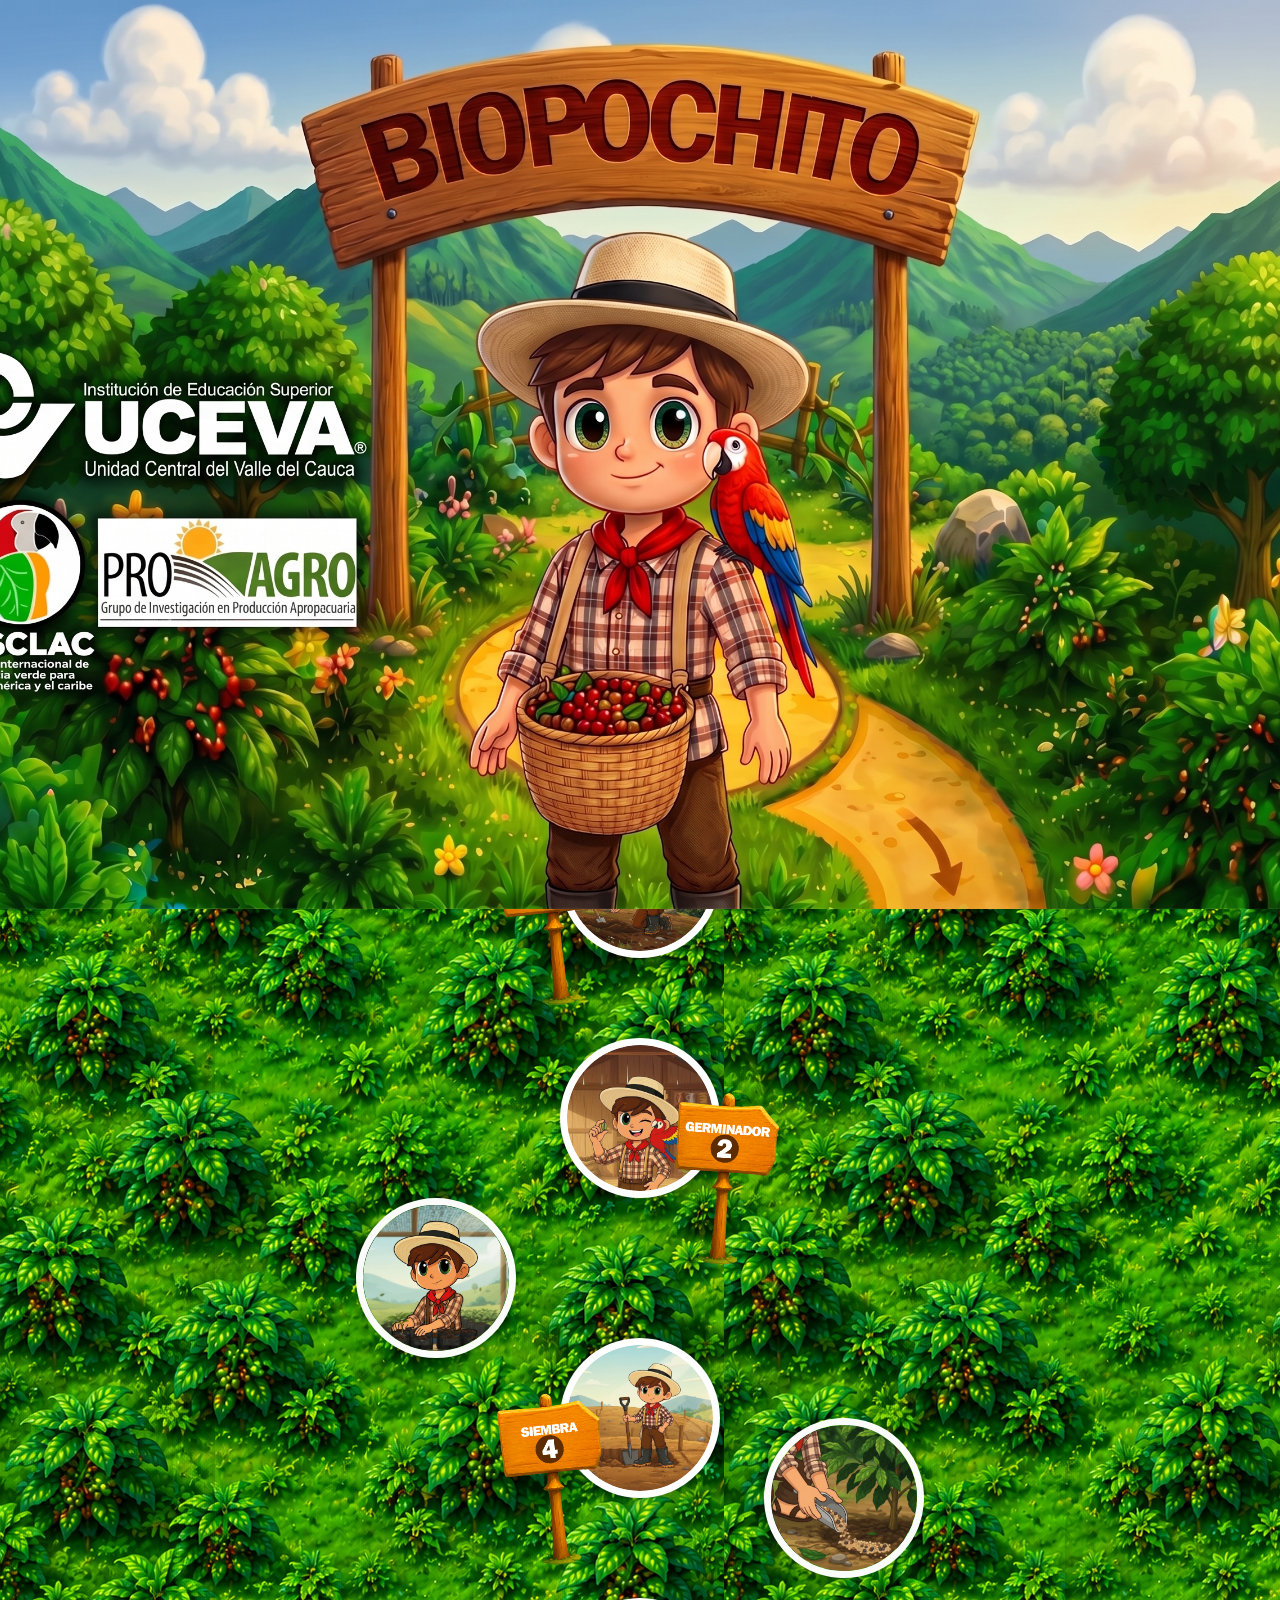
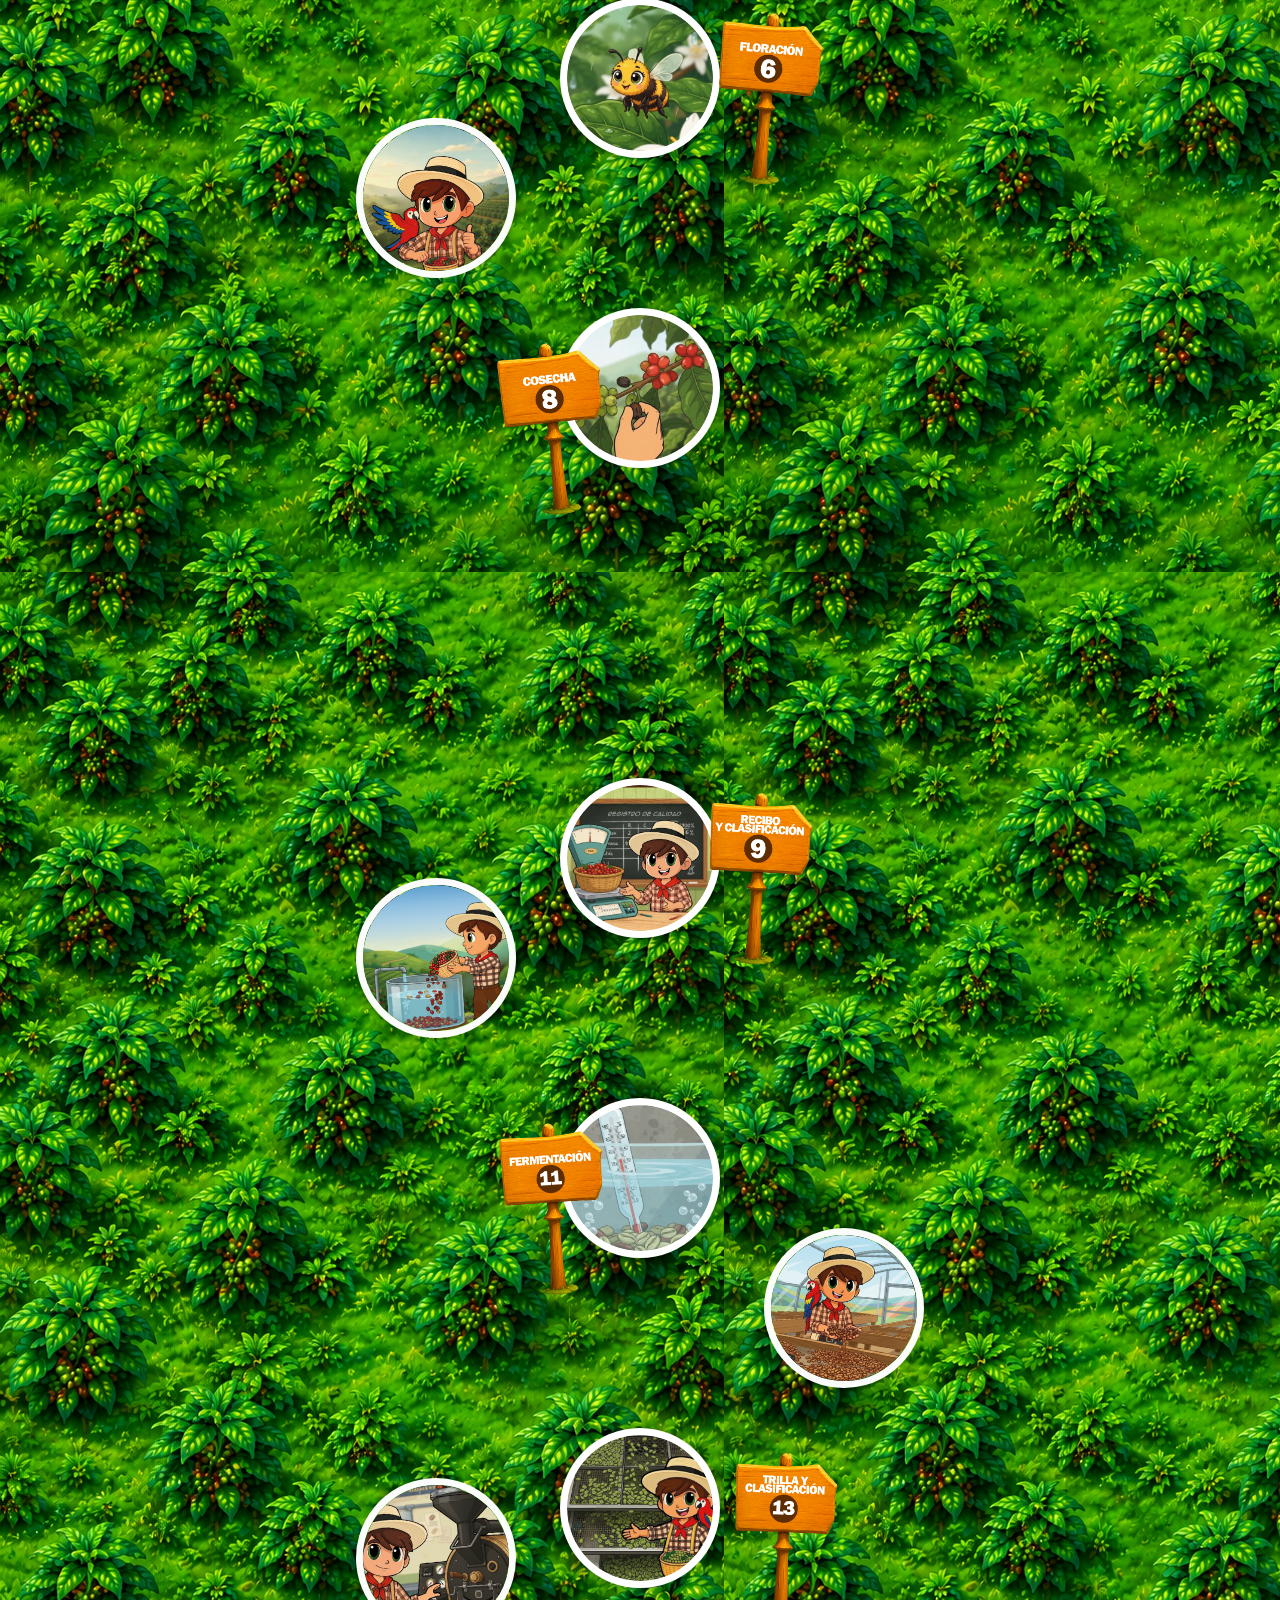
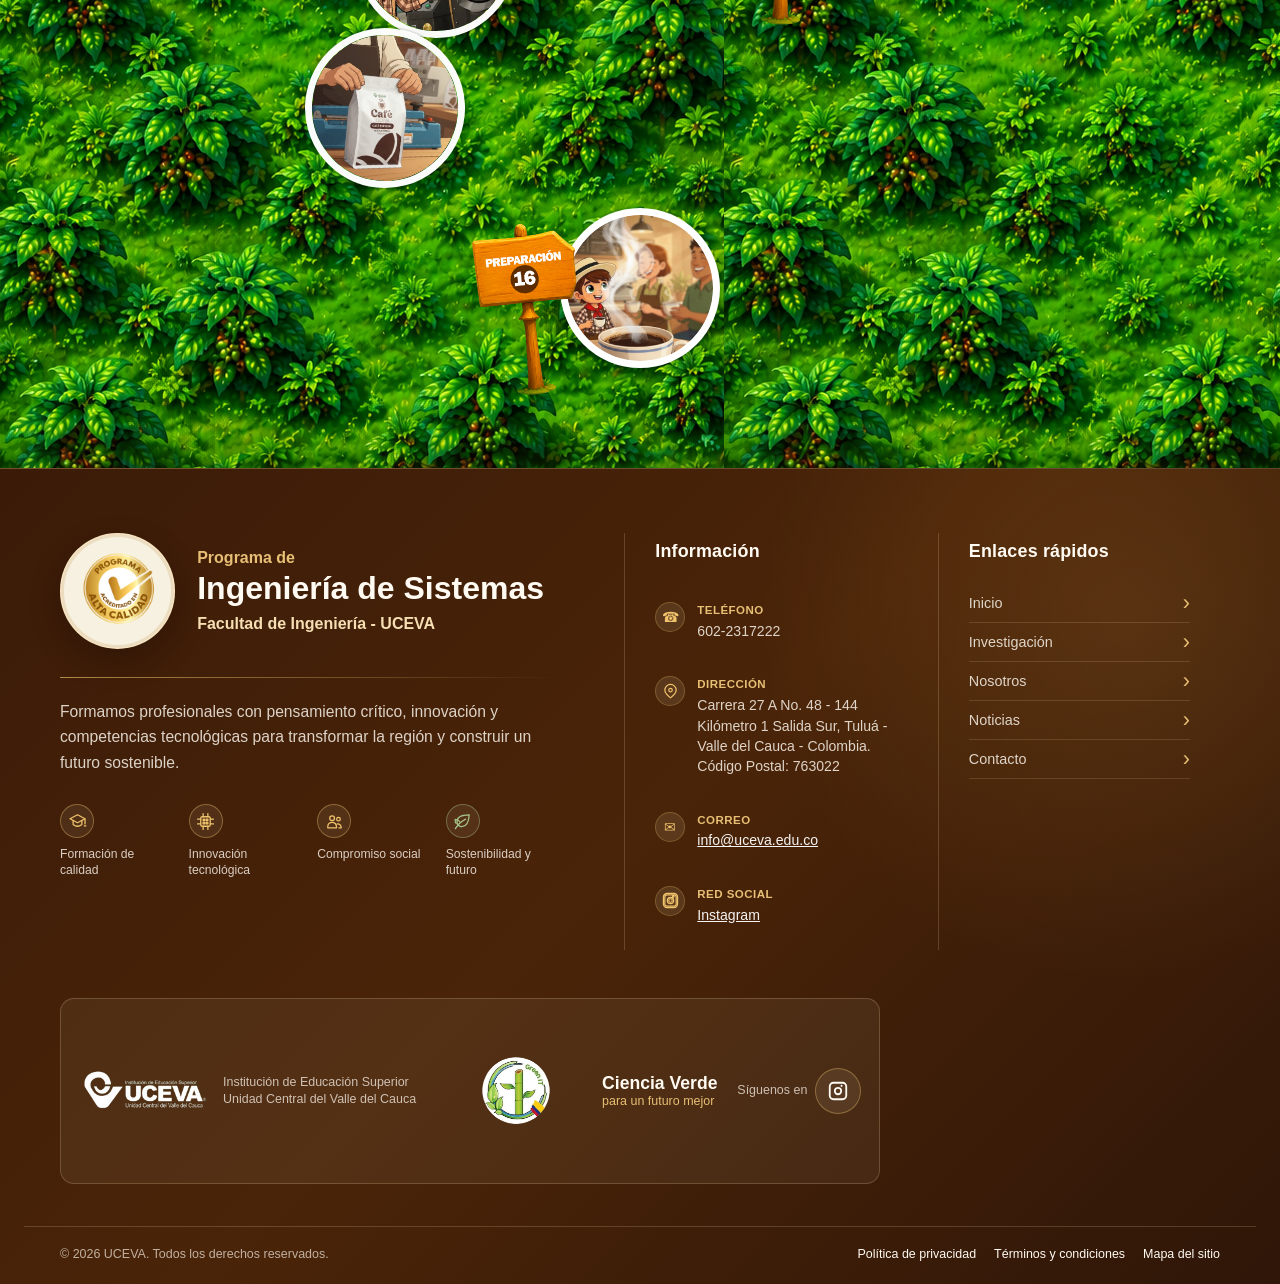
==== commit b7b7e0b5: "Mis cambios" ====
--- a/index.html
+++ b/index.html
@@ -13,22 +13,28 @@
         <img src="imagenes/BIOPOCHITOINICIO.jpg" alt="Biopochito inicio" class="splash-image">
     </div>
 
-
     <button class="btn-Biopochito" type="button" aria-label="Botón Biopochito" data-audio="Audacity/biopochito.wav"
     data-titulo="¡Hola! Soy Biopochito"
     data-desc="Bienvenido. Yo seré tu guía durante todo el recorrido del ciclo del café. ¡Haz clic en iniciar para escucharme!"
     data-preview-img="imagenes/Biopochito.png">
 
-    <img class="muneco-lateral"
-         src="imagenes/biopochito-chapolero.png"
+        <img class="muneco-lateral"
+            src="imagenes/Biopochito sin fondo.png"
          alt="Biopochito">
 
 </button>
 
     <nav class="navbar">
         <div class="navbar-container">
-            <a class="nav-btn" href="index.html">Inicio</a>
-            <a class="nav-btn" href="Acerca.html">Nosotros</a>
+            <div class="navbar-logos">
+                <img class="navbar-logo" src="imagenes/LogoIGSCLAC.png" alt="Logo IGSCLAC">
+                <img class="navbar-logo" src="imagenes/ucevablanco.png" alt="Logo UCEVA Blanco">
+                <img class="navbar-logo" src="imagenes/BIOPOCHITOLogo.png" alt="Logo Biopochito">
+            </div>
+            <div class="navbar-links">
+                <a class="nav-btn" href="index.html">Inicio</a>
+                <a class="nav-btn" href="Acerca.html">Nosotros</a>
+            </div>
         </div>
     </nav>
 
@@ -54,18 +60,18 @@
     </section>
 
     <section class="seccion-fondo" aria-label="Imagen destacada">
-        <button class="circulo-btn circulo-btn-1" type="button" aria-label="Botón circular 1" data-audio="Audacity/1.wav" data-titulo="CICLO DE PRODUCCIÓN AGRÍCOLA DEL CAFÉ"
+        <button class="circulo-btn circulo-btn-1" type="button" aria-label="Botón circular 1" data-audio="Audacity/1.wav" data-titulo="CICLO DE PRODUCCIÓN AGRÍCOLA DEL CAFÉ" data-video="videosbiopocho/video1.mp4"
             data-desc="Preparar el terreno es hacer que la tierra esté lista para sembrar café.
                 Primero, se analiza el suelo para saber qué nutrientes necesita.
                 Luego, se limpia el terreno: se quitan malezas y piedras.
                 Por último, en terrenos inclinados, se trazan curvas a nivel para cuidar el suelo y el agua.
                 Así el café crece fuerte y sano.">
             
-            <img src="Circulos/1.png" alt="Imagen del botón circular 1">
+            <img src="Circulos/CB1.png" alt="Imagen de la primera fase del recorrido del café">
         </button>
 
         <img class="cartel-base cartel-1" src="Fases/cartel1.png" alt="Cartel 1">
-        <button class="circulo-btn circulo-btn-2" type="button" aria-label="Botón circular 2" data-audio="Audacity/2.wav" data-titulo="GERMINADOR" 
+        <button class="circulo-btn circulo-btn-2" type="button" aria-label="Botón circular 2" data-audio="Audacity/2.wav" data-titulo="GERMINADOR" data-video="videosbiopocho/video2.mp4"
             data-desc="El germinador es el primer paso para tener una planta de café.
                 Se escoge una semilla buena y de una variedad.
                 Se siembra en camas con arena limpia o tierra suave.
@@ -73,32 +79,32 @@
                 A los 40 o 70 días, la semilla despierta y nace la planta.
                 ¡Así empieza el café!">
            
-           <img src="Circulos/2.png" alt="Imagen del botón circular 2">
+           <img src="Circulos/CB2.png" alt="Imagen de la segunda fase del recorrido del café">
         </button>
 
         <img class="cartel-base cartel-2" src="Fases/cartel2.png" alt="Cartel 2">
-        <button class="cartel-btn cartel-btn-3" type="button" aria-label="Botón cartel 3" data-audio="Audacity/3.wav" data-titulo="ALMACIGO(VIVERO)" data-preview-img="Fases imagenes previ/CartelImg3.png"
+        <button class="cartel-btn cartel-btn-3" type="button" aria-label="Botón cartel 3" data-audio="Audacity/3.wav" data-titulo="ALMACIGO(VIVERO)" data-video="videosbiopocho/video3.mp4"
             data-desc="El almácigo es como una guardería para las plantitas de café.
                 Cuando las semillas germinan, las pasamos a bolsas con tierra rica en comida para plantas.
                 Les damos sombra, fertilizante, y las cuidamos de plagas y enfermedades.
                 Elegimos las más fuertes y bonitas.
                 Ahí crecen durante 4 a 6 meses, hasta que están listas para ir al campo.">
             
-            <img src="Fases/cartel3.png" alt="Cartel 3">
-        </button>
-
-        <button class="circulo-btn circulo-btn-4" type="button" aria-label="Botón circular 3" data-audio="Audacity/4.wav" data-titulo="SIEMBRA EN CAMPO" 
+            <img src="Circulos/CB3.png" alt="Imagen de la tercera fase del recorrido del café">
+        </button>
+
+        <button class="circulo-btn circulo-btn-4" type="button" aria-label="Botón circular 3" data-audio="Audacity/4.wav" data-titulo="SIEMBRA EN CAMPO" data-video="videosbiopocho/video4.mp4"
             data-desc="Llegó el momento de llevar las plantitas de café al campo.
                 Primero, se traza el terreno y se hacen hoyos en la tierra.
                 Se abona con materia orgánica para que esté bien rica.
                 Con mucho cuidado, se saca la planta de la bolsa y se siembra en el hoyo, sin lastimar sus raíces.
                 En 18 a 24 meses, ¡las plantas empezarán a dar café para cosechar!">
             
-            <img src="Circulos/4.png" alt="Imagen del botón circular 3">
+            <img src="Circulos/CB4.png" alt="Imagen de la cuarta fase del recorrido del café">
         </button>
 
         <img class="cartel-base cartel-6" src="Fases/cartel6.png" alt="Cartel 6">
-        <button class="cartel-btn cartel-btn-5" type="button" aria-label="Botón cartel 5" data-audio="Audacity/5.wav" data-titulo="MANTENIMIENTO VEGETATIVO" data-preview-img="Fases imagenes previ/CartelImg5.png"
+        <button class="cartel-btn cartel-btn-5" type="button" aria-label="Botón cartel 5" data-audio="Audacity/5.wav" data-titulo="MANTENIMIENTO VEGETATIVO"
             data-desc="Una vez sembrado el café, hay que cuidarlo siempre.
                 Se le da fertilizante según lo que necesita la tierra.
                 Se limpian las malas hierbas que le roban comida.
@@ -106,38 +112,38 @@
                 Estas labores se hacen cada 1 a 4 meses, durante toda la vida del cultivo.
                 Así el café crece sano y da mucha cosecha.">
             
-            <img src="Fases/cartel5.png" alt="Cartel 5">
+            <img src="Circulos/CB5.png" alt="Imagen de la quinta fase del recorrido del café">
         </button>
 
         <img class="cartel-base cartel-4" src="Fases/cartel4.png" alt="Cartel 4">
-        <button class="circulo-btn circulo-btn-6" type="button" aria-label="Botón circular 4" data-audio="Audacity/6.wav" data-titulo="FLORACIÓN" 
+        <button class="circulo-btn circulo-btn-6" type="button" aria-label="Botón circular 4" data-audio="Audacity/6.wav" data-titulo="FLORACIÓN" data-video="videosbiopocho/video6.mp4"
             data-desc="Llega la época de lluvias y el café se prepara para florecer.
                 En las ramas aparecen yemas que se convierten en flores blancas, muy olorosas y bonitas.
                 Las flores duran poco tiempo. Con la ayuda de la lluvia y la polinización, nacen los frutos.
                 ¡Así empieza el viaje del café, desde la flor hasta la cosecha!">
             
-            <img src="Circulos/6.png" alt="Imagen del botón circular 4">
+            <img src="Circulos/CB6.png" alt="Imagen de la sexta fase del recorrido del café">
         </button>
 
         <img class="cartel-base cartel-9" src="Fases/cartel9.png" alt="Cartel 9">
-        <button class="cartel-btn cartel-btn-7" type="button" aria-label="Botón cartel 7" data-audio="Audacity/7.wav" data-titulo="DESARROLLO DEL FRUTO" data-preview-img="Fases imagenes previ/CartelImg7.png"
+        <button class="cartel-btn cartel-btn-7" type="button" aria-label="Botón cartel 7" data-audio="Audacity/7.wav" data-titulo="DESARROLLO DEL FRUTO" data-video="videosbiopocho/video7.mp4"
             data-desc="Ahora el fruto del café empieza a crecer y llenarse de sabor.
                 Primero está verde: va guardando nutrientes.
                 Luego se pone pintón: cambia de color poquito a poquito.
                 Al final, está maduro: se ve rojo o amarillo brillante.
                 ¡Ese es el momento perfecto para cosecharlo y que el café quede delicioso!">
             
-            <img src="Fases/cartel7.png" alt="Cartel 7">
+            <img src="Circulos/CB7.png" alt="Imagen de la séptima fase del recorrido del café">
         </button>
         
-        <button class="circulo-btn circulo-btn-8" type="button" aria-label="Botón circular 5" data-audio="Audacity/8.wav" data-titulo="COSECHA(RECOLECCIÓN)" 
+        <button class="circulo-btn circulo-btn-8" type="button" aria-label="Botón circular 5" data-audio="Audacity/8.wav" data-titulo="COSECHA(RECOLECCIÓN)" data-video="videosbiopocho/video8.mp4"
             data-desc="Llegó la hora de la cosecha.
                 Se recogen a mano solo los frutos bien maduros, rojos o amarillos.
                 Los frutos verdes, secos o muy maduros se separan.
                 Rápido se llevan al beneficio para que no se echen a perder.
                 ¡Así se empieza a preparar el café rico que tomamos!">
             
-            <img src="Circulos/8.png" alt="Imagen del botón circular 5">
+            <img src="Circulos/CB8.png" alt="Imagen de la octava fase del recorrido del café">
         </button>
 
         <img class="cartel-base cartel-8" src="Fases/cartel8.png" alt="Cartel 8">
@@ -148,29 +154,29 @@
                 Así nos aseguramos de que solo entre al proceso el café de buena calidad.
                 ¡Es el primer control para que el café quede delicioso!.">
         
-            <img src="Circulos/9.png" alt="Imagen del botón circular 6">
+            <img src="Circulos/CB9.png" alt="Imagen de la novena fase del recorrido del café">
         </button>
 
         <img class="cartel-base cartel-13" src="Fases/cartel13.png" alt="Cartel 13">
-        <button class="cartel-btn cartel-btn-10" type="button" aria-label="Botón cartel 10" data-audio="Audacity/b2.wav" data-titulo="FLOTACION DE CEREZAS Y DESPULPADO" data-preview-img="Fases imagenes previ/CartelImg10.png"
+        <button class="cartel-btn cartel-btn-10" type="button" aria-label="Botón cartel 10" data-audio="Audacity/b2.wav" data-titulo="FLOTACION DE CEREZAS Y DESPULPADO" data-video="videosbiopocho/video10.mp4"
             data-desc="Primero, echamos las cerezas de café en agua. Las que flotan están vacías o secas y se desechan. Las buenas se hunden.
                 Luego, una máquina les quita la cáscara de afuera. Queda la semilla con una capa pegajosa. Eso se llama café pergamino húmedo.
                 ¡Ya vamos avanzando para tener el café listo!">
                             
-            <img src="Fases/cartel10.png" alt="Cartel 10">
-        </button>
-
-        <button class="circulo-btn circulo-btn-11" type="button" aria-label="Botón circular 7" data-audio="Audacity/b3.wav" data-titulo="FERMENTACIÓN" 
+            <img src="Circulos/CB10.png" alt="Imagen de la décima fase del recorrido del café">
+        </button>
+
+        <button class="circulo-btn circulo-btn-11" type="button" aria-label="Botón circular 7" data-audio="Audacity/b3.wav" data-titulo="FERMENTACIÓN" data-video="videosbiopocho/video11.mp4"
             data-desc="Después de quitarle la cáscara al café, todavía tiene una capa pegajosa llamada mucílago. Para eliminarla, metemos el café en tanques con agua. 
                 Allí, unos microorganismos que viven de forma natural comen esa capa pegajosa. Esto se llama fermentación. 
                 Hay que controlar muy bien el tiempo, porque si se pasa, el café sale con mal sabor. 
                 La fermentación dura entre 12 y 36 horas, dependiendo del clima y la cantidad de café. 
                 ¡Es un paso clave para que después el café sepa rico!">
             
-            <img src="Circulos/11.png" alt="Imagen del botón circular 7">
-        </button>
-
-         <button class="cartel-btn cartel-btn-12" type="button" aria-label="Botón cartel 12" data-audio="Audacity/b4.wav" data-titulo="LAVADO Y SECADO" data-preview-img="Fases imagenes previ/CartelImg12.png"
+            <img src="Circulos/CB11.png" alt="Imagen de la undécima fase del recorrido del café">
+        </button>
+
+         <button class="cartel-btn cartel-btn-12" type="button" aria-label="Botón cartel 12" data-audio="Audacity/b4.wav" data-titulo="LAVADO Y SECADO"
             data-desc="Una vez que la fermentación terminó, lavamos el café con agua limpia para quitar cualquier resto de pegajosidad. 
                 Queda bien limpio. Pero ahora está muy mojado y si lo dejamos así, se daña. 
                 Por eso lo secamos. Podemos secarlo al sol en unas camas llamadas marquesinas, o con máquinas especiales. 
@@ -178,7 +184,7 @@
                 Así evitamos que salgan hongos o que el café fermente de nuevo. 
                 ¡Un café bien seco es un café que se conserva delicioso!">
             
-            <img src="Fases/cartel12.png" alt="Cartel 12">
+            <img src="Circulos/CB12.png" alt="Imagen de la duodécima fase del recorrido del café">
         </button>
 
         <img class="cartel-base cartel-11" src="Fases/cartel11.png" alt="Cartel 11">
@@ -191,10 +197,10 @@
                 Esto lo hacemos con unas zarandas o con máquinas electrónicas muy modernas. 
                 Así nos aseguramos de que todos los granos sean parejos y de buena calidad.">
             
-            <img src="Circulos/13.png" alt="Imagen del botón circular 8">
-        </button>
-
-        <button class="cartel-btn cartel-btn-14" type="button" aria-label="Botón cartel 14" data-audio="Audacity/b6.wav" data-titulo="TOSTIÓN" data-preview-img="Fases imagenes previ/CartelImg14.png"
+            <img src="Circulos/CB13.png" alt="Imagen de la decimotercera fase del recorrido del café">
+        </button>
+
+        <button class="cartel-btn cartel-btn-14" type="button" aria-label="Botón cartel 14" data-audio="Audacity/b6.wav" data-titulo="TOSTIÓN"
             data-desc="El café verde aún no huele a café. 
                 Ese olor tan rico aparece cuando lo tostamos. 
                 Metemos los granos en una tostadora con temperaturas muy controladas. 
@@ -202,10 +208,10 @@
                 Dependiendo de cuánto tiempo lo tostemos, el café queda más suave o más fuerte. 
                 ¡La tostión es la magia que despierta todo el sabor del café!">
             
-            <img src="Fases/cartel14.png" alt="Cartel 14">
-        </button>
-
-        <button class="cartel-btn cartel-btn-15" type="button" aria-label="Botón cartel 15" data-audio="Audacity/b7.wav" data-titulo="MOLIENDA Y EMPAQUE" data-preview-img="Fases imagenes previ/CartelImg15.png"
+            <img src="Circulos/CB14.png" alt="Imagen de la decimocuarta fase del recorrido del café">
+        </button>
+
+        <button class="cartel-btn cartel-btn-15" type="button" aria-label="Botón cartel 15" data-audio="Audacity/b7.wav" data-titulo="MOLIENDA Y EMPAQUE"
             data-desc="El café tostado se muele para poder prepararlo. 
             La molienda puede ser gruesa, media o fina, según cómo lo vayamos a hacer: por ejemplo, para prensa francesa se necesita gruesa, y para espresso, fina. 
             Una vez molido o en grano, hay que empacarlo muy bien. 
@@ -213,7 +219,7 @@
             Así el café conserva su frescura, su aroma y su sabor por mucho más tiempo. 
             Un buen empaque es el mejor amigo del café.">
             
-            <img src="Fases/cartel15.png" alt="Cartel 15">
+            <img src="Circulos/CB15.png" alt="Imagen de la decimoquinta fase del recorrido del café">
         </button>
 
         <button class="circulo-btn circulo-btn-16" type="button" aria-label="Botón circular 9" data-audio="Audacity/b8.wav" data-titulo="PREPARACIÓN" 
@@ -224,7 +230,7 @@
         Si hacemos todo bien, la taza tendrá una fragancia deliciosa, un sabor equilibrado, y notas de acidez o dulzura. 
         ¡Preparar café es un arte, y lo mejor es que al final podemos saborearlo y compartirlo!">
             
-            <img src="Circulos/16.png" alt="Imagen del botón circular 9">
+            <img src="Circulos/CB16.png" alt="Imagen de la decimosexta fase del recorrido del café">
         </button>
         <img class="cartel-base cartel-16" src="Fases/cartel16.png" alt="Cartel 16">
     </section>
@@ -244,31 +250,43 @@
                     <div class="footer-programa-linea"></div>
                     <p class="footer-programa-descripcion">Formamos profesionales con pensamiento crítico, innovación y competencias tecnológicas para transformar la región y construir un futuro sostenible.</p>
                     <div class="footer-valores" aria-label="Valores del programa">
-                        <div class="footer-valor"><span class="footer-icono" aria-hidden="true">⌂</span><span>Formación de calidad</span></div>
-                        <div class="footer-valor"><span class="footer-icono" aria-hidden="true">&lt;/&gt;</span><span>Innovación tecnológica</span></div>
-                        <div class="footer-valor"><span class="footer-icono" aria-hidden="true">♧</span><span>Compromiso social</span></div>
-                        <div class="footer-valor"><span class="footer-icono footer-icono--verde" aria-hidden="true">⌁</span><span>Sostenibilidad y futuro</span></div>
+                        <div class="footer-valor"><span class="footer-icono" aria-hidden="true"><svg viewBox="0 0 24 24"><path d="m2.5 8.5 9.5-5 9.5 5-9.5 5-9.5-5Z"/><path d="M6.5 10.7v5.1c3.4 2.7 7.6 2.7 11 0v-5.1M21.5 9v6"/><path d="M20.5 17.5h2"/></svg></span><span>Formación de calidad</span></div>
+                        <div class="footer-valor"><span class="footer-icono" aria-hidden="true"><svg viewBox="0 0 24 24"><rect x="6" y="6" width="12" height="12" rx="2"/><path d="M9 9h2v2H9zM13 9h2v2h-2zM9 13h2v2H9zM13 13h2v2h-2zM9 2v4m6-4v4M9 18v4m6-4v4M2 9h4m-4 6h4m12-6h4m-4 6h4"/></svg></span><span>Innovación tecnológica</span></div>
+                        <div class="footer-valor"><span class="footer-icono" aria-hidden="true"><svg viewBox="0 0 24 24"><circle cx="9" cy="8" r="3"/><circle cx="17" cy="9" r="2.3"/><path d="M3.5 20v-1.5a5.5 5.5 0 0 1 11 0V20h-11Zm12-5a4.5 4.5 0 0 1 5 4.5V20h-3"/></svg></span><span>Compromiso social</span></div>
+                        <div class="footer-valor"><span class="footer-icono footer-icono--verde" aria-hidden="true"><svg viewBox="0 0 24 24"><path d="M20.5 3.5C12 3.5 5 5.7 5 12.3a6.2 6.2 0 0 0 6.2 6.2c6.6 0 8.8-7 9.3-15Z"/><path d="M3 21c3.4-5.5 7.4-9.1 13-12"/><path d="M4 14.5c-1.1-1.4-1.5-3.1-1.2-5.2 2.7.1 4.5 1.1 5.6 2.8"/></svg></span><span>Sostenibilidad y futuro</span></div>
                     </div>
                 </section>
                 <section class="footer-columna footer-contact" aria-labelledby="footer-info-titulo">
                     <h3 id="footer-info-titulo">Información</h3>
                     <div class="info-item"><span class="icon" aria-hidden="true">☎</span><p><span class="info-label">Teléfono</span>602-2317222</p></div>
-                    <div class="info-item"><span class="icon" aria-hidden="true">⌖</span><p><span class="info-label">Dirección</span>Carrera 27 A No. 48 - 144<br>Kilómetro 1 Salida Sur, Tuluá -<br>Valle del Cauca - Colombia.<br>Código Postal: 763022</p></div>
+                    <div class="info-item"><span class="icon" aria-hidden="true"><svg viewBox="0 0 24 24"><path d="M20 10c0 5-8 11-8 11S4 15 4 10a8 8 0 1 1 16 0Z"/><circle cx="12" cy="10" r="2.5"/></svg></span><p><span class="info-label">Dirección</span>Carrera 27 A No. 48 - 144<br>Kilómetro 1 Salida Sur, Tuluá -<br>Valle del Cauca - Colombia.<br>Código Postal: 763022</p></div>
                     <div class="info-item"><span class="icon" aria-hidden="true">✉</span><p><span class="info-label">Correo</span><a href="mailto:info@uceva.edu.co">info@uceva.edu.co</a></p></div>
-                    <div class="info-item"><span class="icon" aria-hidden="true">◎</span><p><span class="info-label">Red social</span><a href="https://www.instagram.com/cienciaverde.co?utm_source=ig_web_button_share_sheet&amp;igsh=ZDNlZDc0MzIxNw%3D%3D" target="_blank" rel="noopener noreferrer">Instagram</a></p></div>
+                    <div class="info-item"><span class="icon" aria-hidden="true"><svg viewBox="0 0 24 24"><path d="M7 2h10a5 5 0 0 1 5 5v10a5 5 0 0 1-5 5H7a5 5 0 0 1-5-5V7a5 5 0 0 1 5-5Zm0 2a3 3 0 0 0-3 3v10a3 3 0 0 0 3 3h10a3 3 0 0 0 3-3V7a3 3 0 0 0-3-3H7Zm5 3.5A4.5 4.5 0 1 1 7.5 12 4.5 4.5 0 0 1 12 7.5Zm0 2A2.5 2.5 0 1 0 14.5 12 2.5 2.5 0 0 0 12 9.5Zm5-3.1a1.1 1.1 0 1 1-1.1-1.1-1.1 1.1 0 0 1 1.1 1.1Z"/></svg></span><p><span class="info-label">Red social</span><a href="https://www.instagram.com/ucevacol/" target="_blank" rel="noopener noreferrer">Instagram</a></p></div>
                 </section>
                 <nav class="footer-columna footer-enlaces" aria-labelledby="footer-enlaces-titulo">
                     <h3 id="footer-enlaces-titulo">Enlaces rápidos</h3>
-                    <a href="index.html">Inicio <span aria-hidden="true">›</span></a><a href="Acerca.html">Nosotros <span aria-hidden="true">›</span></a><a href="#">Programas académicos <span aria-hidden="true">›</span></a><a href="#">Investigación <span aria-hidden="true">›</span></a><a href="#">Noticias <span aria-hidden="true">›</span></a><a href="mailto:info@uceva.edu.co">Contacto <span aria-hidden="true">›</span></a>
+                    <a href="https://igsclac.com/es/" target="_blank" rel="noopener noreferrer">Inicio <span aria-hidden="true">›</span></a>
+                    <a href="https://igsclac.com/es/investigacion/" target="_blank" rel="noopener noreferrer">Investigación <span aria-hidden="true">›</span></a>
+                    <a href="https://igsclac.com/es/nosotros/" target="_blank" rel="noopener noreferrer">Nosotros <span aria-hidden="true">›</span></a>
+                    <a href="https://www.uceva.edu.co/category/1030-comunicaciones/noticias/" target="_blank" rel="noopener noreferrer">Noticias <span aria-hidden="true">›</span></a>
+                    <a href="https://www.uceva.edu.co/transparencia/contactenos/" target="_blank" rel="noopener noreferrer">Contacto <span aria-hidden="true">›</span></a>
                 </nav>
             </div>
             <section class="footer-identidad" aria-label="Identidad institucional y redes sociales">
-                <div class="footer-uceva"><img src="imagenes/Uceva Horizontal (png).png" alt="Logo UCEVA"><p>Institución de Educación Superior<br>Unidad Central del Valle del Cauca</p></div>
-                <div class="footer-ciencia"><span class="footer-hoja" aria-hidden="true">❧</span><div><strong>Ciencia Verde</strong><span>para un futuro mejor</span></div></div>
-                <div class="footer-redes"><span>Síguenos en</span><a href="#" aria-label="Facebook">f</a><a href="https://www.instagram.com/cienciaverde.co?utm_source=ig_web_button_share_sheet&amp;igsh=ZDNlZDc0MzIxNw%3D%3D" target="_blank" rel="noopener noreferrer" aria-label="Instagram">◎</a><a href="#" aria-label="YouTube">▶</a></div>
+                <div class="footer-uceva"><img src="imagenes/Logo uceva full.png" alt="Logo UCEVA"><p>Institución de Educación Superior<br>Unidad Central del Valle del Cauca</p></div>
+                <div class="footer-ciencia">
+                    <img src="imagenes/ciencia verde- logo.png" alt="Logo Ciencia Verde" class="footer-ciencia-logo">
+                    <div><strong>Ciencia Verde</strong><span>para un futuro mejor</span></div>
+                </div>
+                <div class="footer-redes">
+                    <span>Síguenos en</span>
+                    <a href="https://www.instagram.com/cienciaverde.co/" target="_blank" rel="noopener noreferrer" aria-label="Instagram">
+                        <svg viewBox="0 0 24 24" aria-hidden="true"><path d="M7 2h10a5 5 0 0 1 5 5v10a5 5 0 0 1-5 5H7a5 5 0 0 1-5-5V7a5 5 0 0 1 5-5Zm0 2a3 3 0 0 0-3 3v10a3 3 0 0 0 3 3h10a3 3 0 0 0 3-3V7a3 3 0 0 0-3-3H7Zm5 3.5A4.5 4.5 0 1 1 7.5 12 4.5 4.5 0 0 1 12 7.5Zm0 2A2.5 2.5 0 1 0 14.5 12 2.5 2.5 0 0 0 12 9.5Zm5-3.1a1.1 1.1 0 1 1-1.1-1.1 1.1 1.1 0 0 1 1.1 1.1Z"/></svg>
+                    </a>
+                </div>
             </section>
         </div>
-        <div class="footer-bottom"><p class="footer-bottom-text">© 2026 UCEVA. Todos los derechos reservados.</p><div><a href="#">Política de privacidad</a><a href="#">Términos y condiciones</a><a href="#">Mapa del sitio</a></div></div>
+        <div class="footer-bottom"><p class="footer-bottom-text">© 2026 UCEVA. Todos los derechos reservados.</p><div><a href="https://www.uceva.edu.co/politica-de-seguridad-y-privacidad-de-la-informacion/" target="_blank" rel="noopener noreferrer">Política de privacidad</a><a href="https://www.uceva.edu.co/" target="_blank" rel="noopener noreferrer">Términos y condiciones</a><a href="https://www.uceva.edu.co/mapa-del-sitio/" target="_blank" rel="noopener noreferrer">Mapa del sitio</a></div></div>
     </footer>
 
     <!-- VENTANA EMERGENTE (MODAL) - Inicialmente oculta -->
@@ -278,29 +296,18 @@
             <button id="btn-cerrar" class="btn-cerrar">&times;</button>
             
             <!-- Datos dinámicos que cambiarán con JS -->
-            <div class="modal-imagen-marco">
-                <img id="modal-imagen" src="" alt="">
-            </div>
-            <p class="modal-imagen-caption">BIOPOCHITO</p>
+            <div class="modal-visual">
+                <div class="modal-imagen-marco">
+                    <img id="modal-imagen" src="" alt="">
+                </div>
+                <video id="modal-video" class="modal-video oculto" controls playsinline preload="metadata" aria-label="Video de la fase"></video>
+                <p class="modal-imagen-caption">BIOPOCHITO</p>
+            </div>
             <h2 id="modal-titulo"></h2>
             <p id="modal-descripcion"></p>
-            
-            <!-- CONTROLES DEL REPRODUCTOR -->
-            <div class="controles">
-                <!-- Botón principal de Iniciar -->
-                <button id="btn-iniciar" class="btn-principal">▶ Iniciar Audio</button>
-                
-                <!-- Botones secundarios que aparecen al iniciar (ocultos al principio) -->
-                <div id="controles-reproduccion" class="oculto">
-                    <button id="btn-pausar" class="btn-secundario">⏸ Pausar</button>
-                    <button id="btn-reiniciar" class="btn-secundario">🔄 Reiniciar</button>
-                </div>
-            </div>
         </div>
     </div>
 
-    <!-- Elemento de audio invisible y dinámico -->
-    <audio id="reproductor-global"></audio>
     <script src="script.js"></script>
 </body>
 </html>
--- a/style.css
+++ b/style.css
@@ -22,15 +22,15 @@
 /* Small-screen override: make Biopochito larger on narrow devices */
 @media (max-width: 520px) {
     .btn-Biopochito {
-        width: clamp(180px, 44vw, 320px) !important;
-        right: 10px !important;
-        top: 50% !important;
-        bottom: auto !important;
-        transform: translateY(-50%) !important;
+        width: clamp(150px, 38vw, 240px);
+        right: 0;
+        top: 42%;
+        bottom: auto;
+        transform: translateY(-50%);
     }
 
     .muneco-lateral {
-        max-width: 300px !important;
+        max-width: 240px;
     }
 }
 
@@ -114,6 +114,12 @@
     z-index: 1;
 }
 
+body.pagina-equipo > .splash-overlay {
+    position: fixed;
+    inset: 0;
+    z-index: 9999;
+}
+
 body.pagina-equipo .equipo-page {
     width: 100%;
     padding: 15px 0 16px;
@@ -157,55 +163,93 @@
     left: 0;
     right: 0;
     width: 100%;
-    background-color: #ff8c00;
+    background-color: #d97000;
     box-shadow: 0 4px 20px rgba(0, 0, 0, 0.2);
     padding: 8px 0;
     z-index: 950;
+    transition: background-color 0.3s ease;
+}
+
+.navbar.navbar-transparent {
+    background-color: rgba(217, 112, 0, 0.3);
+    box-shadow: 0 4px 20px rgba(0, 0, 0, 0.1);
 }
 
 .navbar-container {
     display: flex;
-    justify-content: flex-end;
+    justify-content: space-between;
+    align-items: center;
     gap: 18px;
-    max-width: 850px;
+    max-width: 1200px;
     margin: 0 auto;
-    padding: 0 16px;
+    padding: 0 16px 0 0;
+}
+
+.navbar-logos {
+    display: flex;
+    align-items: center;
+    gap: 12px;
+    margin-left: -36px;
+}
+
+.navbar-logo {
+    height: 50px;
+    width: auto;
+    object-fit: contain;
+}
+
+.navbar-links {
+    display: flex;
+    gap: 18px;
 }
 
 .nav-btn {
-    background-color: white;
-    color: #ff8c00;
+    background-color: #f39c12;
+    color: white;
     border: none;
-    padding: 10px 22px;
-    border-radius: 999px;
-    font-size: 1rem;
-    font-weight: 700;
+    padding: 10px 24px;
+    border-radius: 8px;
+    font-size: 0.95rem;
+    font-weight: 600;
     cursor: pointer;
-    transition: transform 0.2s ease, box-shadow 0.2s ease, background-color 0.2s ease;
+    transition: all 0.3s ease;
+    text-decoration: none;
+    display: inline-flex;
+    align-items: center;
+    justify-content: center;
 }
 
 .nav-btn:hover {
-    background-color: rgba(255, 255, 255, 0.88);
-    box-shadow: 0 6px 20px rgba(0, 0, 0, 0.2);
+    background-color: #e67e22;
     transform: translateY(-2px);
+    box-shadow: 0 8px 16px rgba(230, 126, 34, 0.3);
 }
 
 .nav-btn:active {
     transform: translateY(0);
+    box-shadow: 0 4px 8px rgba(230, 126, 34, 0.2);
 }
 
 .btn-Biopochito {
     position: fixed;
-    right: 20px;
-    top: 50%;
+    right: -8px;
+    top: 45%;
     transform: translateY(-50%);
-    width: clamp(260px, 28vw, 520px);
+    width: clamp(280px, 28vw, 520px);
     background: transparent;
     border: none;
     padding: 0;
     cursor: pointer;
     z-index: 100;
     animation: biopochitoEntrada 0.9s ease-out both;
+    transition: opacity 120ms linear, visibility 120ms linear, transform 120ms linear;
+}
+
+.btn-Biopochito.biopochito-oculto {
+    opacity: 0;
+    visibility: hidden;
+    pointer-events: none;
+    transform: translateY(-50%) translateX(28px) scale(0.94);
 }
 
 .muneco-lateral {
@@ -255,6 +299,15 @@
 
 .circulo-btn-1 {
     bottom: 2710px;
+}
+
+.seccion-fondo button[data-audio] {
+    border: 7px solid rgba(255, 255, 255, 0.98);
+    box-shadow: 0 0 0 2px rgba(0, 0, 0, 0.08), 0 8px 20px rgba(0, 0, 0, 0.16);
+}
+
+.seccion-fondo button[data-audio] img {
+    object-position: center center;
 }
 
 .circulo-btn-2 {
@@ -332,7 +385,43 @@
     object-fit: contain;
 }
 
-.cartel-btn-3 { bottom: 2310px; left: 26%; --cartel-rotate: -7deg; }
+.cartel-btn-3 {
+    bottom: 2310px;
+    left: 26%;
+    --cartel-rotate: 0deg;
+    width: 160px;
+    height: 160px;
+    border-radius: 50%;
+    overflow: hidden;
+    background: transparent;
+}
+
+.cartel-btn-5,
+.cartel-btn-7,
+.cartel-btn-10,
+.cartel-btn-12,
+.cartel-btn-14,
+.cartel-btn-15 {
+    width: 160px;
+    height: 160px;
+    --cartel-rotate: 0deg;
+    border-radius: 50%;
+    overflow: hidden;
+    background: transparent;
+}
+
+.cartel-btn-3 img,
+.cartel-btn-5 img,
+.cartel-btn-7 img,
+.cartel-btn-10 img,
+.cartel-btn-12 img,
+.cartel-btn-14 img,
+.cartel-btn-15 img {
+    width: 100%;
+    height: 100%;
+    object-fit: cover;
+    border-radius: 50%;
+}
 .cartel-btn-5 { bottom: 2090px; left: 74%; --cartel-rotate: 4deg; }
 .cartel-btn-7 { bottom: 1790px; left: 26%; --cartel-rotate: -3deg; }
 .cartel-btn-10 { bottom: 1030px; left: 26%; --cartel-rotate: -4deg; }
@@ -445,18 +534,19 @@
 }
 
 .bienvenida {
-    display: grid;
-    grid-template-columns: minmax(0, 1fr) 260px;
-    gap: 24px;
+    display: flex;
+    flex-direction: column;
+    gap: 20px;
     padding: 28px;
     background-color: white;
     border-radius: 18px;
     color: #333;
-    align-items: center;
+    align-items: stretch;
 }
 
 .bienvenida-texto {
     text-align: left;
+    width: 100%;
 }
 
 .etiqueta {
@@ -662,15 +752,13 @@
     min-width: 0;
 }
 
-body.pagina-equipo .equipo-franja-icon {
-    width: 40px;
-    height: 40px;
-    border-radius: 50%;
-    display: grid;
-    place-items: center;
-    background: var(--verde-claro);
-    color: var(--verde-principal);
+body.pagina-equipo .equipo-franja-logo {
+    width: 108px;
+    height: 108px;
+    object-fit: contain;
+    display: block;
     flex-shrink: 0;
+    transform: translateY(-8px) scale(1.76);
 }
 
 body.pagina-equipo .equipo-franja p,
@@ -696,69 +784,77 @@
 }
 
 .logos-placeholder {
-    display: grid;
-    grid-template-columns: 1fr 1fr;
-    grid-template-rows: auto auto;
-    gap: 14px;
-    grid-template-areas:
-        "logo1 logo1"
-        "logo2 logo3";
+    display: flex;
+    flex-direction: row;
+    justify-content: center;
+    align-items: center;
+    gap: 12px;
+    width: 100%;
+    flex-wrap: nowrap;
 }
 
 .logos-placeholder .logo-card:nth-child(1) {
-    grid-area: logo1;
-}
-
-.logos-placeholder .logo-card:nth-child(2) {
-    grid-area: logo2;
-}
-
+    flex: 1.2 1 0;
+}
+
+.logos-placeholder .logo-card:nth-child(2),
 .logos-placeholder .logo-card:nth-child(3) {
-    grid-area: logo3;
+    flex: 0.9 1 0;
 }
 
 .logo-card {
     background-color: rgba(255,255,255,0.18);
     border: 1px dashed rgba(255,255,255,0.7);
     border-radius: 16px;
-    min-height: 160px;
+    min-height: 110px;
     display: flex;
     align-items: center;
     justify-content: center;
-    padding: 18px;
+    padding: 12px;
+    width: 100%;
 }
 
 .logos-placeholder .logo-card:nth-child(2) .logo-imagen {
-    max-width: 140%;
+    max-width: 100%;
 }
 
 .logo-imagen {
     max-width: 100%;
-    max-height: 140px;
+    max-height: 72px;
     object-fit: contain;
+    display: block;
 }
 
 /* Larger logos on wide screens */
 @media (min-width: 1024px) {
     .logo-card {
-        min-height: 200px;
-        padding: 20px;
+        min-height: 120px;
+        padding: 16px;
     }
 
     .logo-imagen {
-        max-height: 180px;
+        max-height: 88px;
     }
 }
 
 /* Slightly smaller on narrow mobile to keep layout tidy */
 @media (max-width: 720px) {
+    .logos-placeholder {
+        display: flex;
+        flex-direction: row;
+        gap: 10px;
+        overflow-x: auto;
+        padding-bottom: 4px;
+    }
+
     .logos-placeholder .logo-card {
-        min-height: 120px;
-        padding: 12px;
+        min-height: 100px;
+        padding: 10px;
+        min-width: 120px;
     }
 
     .logos-placeholder .logo-card .logo-imagen {
-        max-height: 120px;
+        max-height: 70px;
     }
 }
 
@@ -956,6 +1052,12 @@
     font-size: 0.95rem;
     color: white;
     padding-top: 0;
+}
+
+.info-item .icon svg {
+    width: 17px;
+    height: 17px;
+    fill: currentColor;
 }
 
 .info-item p {
@@ -1182,9 +1284,9 @@
     justify-content: center;
     background: #000000;
     z-index: 9999;
-    opacity: 0;
-    visibility: hidden;
-    pointer-events: none;
+    opacity: 1;
+    visibility: visible;
+    pointer-events: auto;
     transition: opacity 0.6s ease, visibility 0.6s ease;
 }
 
@@ -1201,18 +1303,25 @@
 }
 
 .splash-image {
-    position: absolute;
-    inset: 0;
     width: 100%;
     height: 100%;
     object-fit: cover;
     display: block;
-    transform: scale(0.98);
+    transform: scale(1);
     transition: transform 0.6s ease, opacity 0.6s ease;
 }
 
+@media (max-width: 620px) {
+    .splash-image {
+        width: 100%;
+        height: 100%;
+        object-fit: cover;
+        object-position: center center;
+    }
+}
+
 .splash-overlay.splash-visible .splash-image {
-    transform: scale(1);
+    transform: scale(1.02);
 }
 
 /* clase temporal para desactivar transiciones en la entrada */
@@ -1240,22 +1349,35 @@
 
 .modal-contenido-circular {
     display: grid;
-    grid-template-columns: minmax(220px, 285px) minmax(0, 1fr);
+    grid-template-columns: minmax(300px, 360px) minmax(0, 1fr);
     grid-template-areas:
         "imagen titulo"
-        "imagen descripcion"
-        "imagen controles";
-    align-items: center;
-    column-gap: 26px;
-    max-width: 840px;
-    width: min(94vw, 840px);
+        "imagen descripcion";
+    align-items: center;
+    column-gap: 30px;
+    max-width: 920px;
+    width: min(94vw, 920px);
     text-align: left;
 }
 
+.modal-contenido-circular .modal-visual {
+    grid-area: imagen;
+    min-width: 0;
+}
+
 .modal-contenido-circular .modal-imagen-marco {
-    grid-area: imagen;
-    width: min(285px, 34vw);
+    width: min(340px, 36vw);
     margin: 0 auto;
+}
+
+.modal-video {
+    display: block;
+    width: 100%;
+    aspect-ratio: 16 / 9;
+    object-fit: contain;
+    background: #111;
+    border-radius: 12px;
+    box-shadow: 0 12px 28px rgba(0, 0, 0, 0.2);
 }
 
 .modal-contenido-circular #modal-titulo {
@@ -1266,8 +1388,9 @@
     grid-area: descripcion;
 }
 
-.modal-contenido-circular .controles {
-    grid-area: controles;
+.modal-contenido-circular .modal-imagen-caption {
+    margin-top: 10px;
+    font-size: 1.1rem;
 }
 
 .btn-cerrar {
@@ -1522,11 +1645,11 @@
     }
 
     .btn-Biopochito {
-        right: 10px;
-        top: 50%;
+        right: 0;
+        top: 42%;
         bottom: auto;
         transform: translateY(-50%);
-        width: clamp(180px, 36vw, 320px);
+        width: clamp(210px, 34vw, 350px);
         z-index: 900;
     }
 
@@ -1655,80 +1778,40 @@
         pointer-events: none;
     }
 
-    /* Mobile-only: show the preview image for cartel 3 instead of the default gradient */
-    .cartel-btn-3 {
-        background: none !important;
-        background-image: url("Fases imagenes previ/CartelImg3.png") !important;
-        background-size: 130% !important;
-        background-position: center center !important;
-        background-repeat: no-repeat !important;
-        color: white !important;
-    }
-
-    .cartel-btn-3 img {
-        display: none !important;
-    }
-
-    /* Mobile-only: use preview images for other carteles */
-    .cartel-btn-5 {
-        background: none !important;
-        background-image: url("Fases imagenes previ/CartelImg5.png") !important;
-        background-size: 130% !important;
-        background-position: center center !important;
-        background-repeat: no-repeat !important;
-        color: white !important;
-    }
-    .cartel-btn-5 img { display: none !important; }
-
-    .cartel-btn-7 {
-        background: none !important;
-        background-image: url("Fases imagenes previ/CartelImg7.png") !important;
-        background-size: 130% !important;
-        background-position: center center !important;
-        background-repeat: no-repeat !important;
-        color: white !important;
-    }
-    .cartel-btn-7 img { display: none !important; }
-
-    .cartel-btn-10 {
-        background: none !important;
-        background-image: url("Fases imagenes previ/CartelImg10.png") !important;
-        background-size: 130% !important;
-        background-position: center center !important;
-        background-repeat: no-repeat !important;
-        color: white !important;
-    }
-    .cartel-btn-10 img { display: none !important; }
-
-    .cartel-btn-12 {
-        background: none !important;
-        background-image: url("Fases imagenes previ/CartelImg12.png") !important;
-        background-size: 130% !important;
-        background-position: center center !important;
-        background-repeat: no-repeat !important;
-        color: white !important;
-    }
-    .cartel-btn-12 img { display: none !important; }
-
-    .cartel-btn-14 {
-        background: none !important;
-        background-image: url("Fases imagenes previ/CartelImg14.png") !important;
-        background-size: 130% !important;
-        background-position: center center !important;
-        background-repeat: no-repeat !important;
-        color: white !important;
-    }
-    .cartel-btn-14 img { display: none !important; }
-
+    /* Keep the third-phase photo visible on mobile. */
+    .cartel-btn-3,
+    .cartel-btn-5,
+    .cartel-btn-7,
+    .cartel-btn-10,
+    .cartel-btn-12,
+    .cartel-btn-14,
     .cartel-btn-15 {
-        background: none !important;
-        background-image: url("Fases imagenes previ/CartelImg15.png") !important;
-        background-size: 130% !important;
-        background-position: center center !important;
-        background-repeat: no-repeat !important;
-        color: white !important;
-    }
-    .cartel-btn-15 img { display: none !important; }
+        width: 220px !important;
+        height: 220px !important;
+        min-height: 220px !important;
+        max-width: 220px !important;
+        background: transparent !important;
+        background-image: none !important;
+        box-shadow:
+            inset 0 0 0 18px rgba(255, 255, 255, 0.95),
+            inset 0 0 0 20px rgba(0, 0, 0, 0.08) !important;
+    }
+
+    .cartel-btn-3 img,
+    .cartel-btn-5 img,
+    .cartel-btn-7 img,
+    .cartel-btn-10 img,
+    .cartel-btn-12 img,
+    .cartel-btn-14 img,
+    .cartel-btn-15 img {
+        display: block !important;
+        border-radius: 50% !important;
+    }
+
+    .seccion-fondo button[data-audio] {
+        border: 7px solid rgba(255, 255, 255, 0.98) !important;
+        box-shadow: 0 0 0 2px rgba(0, 0, 0, 0.08), 0 8px 20px rgba(0, 0, 0, 0.16) !important;
+    }
 }
 
 @media (max-width: 520px) {
@@ -1800,8 +1883,12 @@
 
     .modal-contenido-circular {
         display: grid;
-        grid-template-columns: minmax(108px, 34vw) minmax(0, 1fr);
-        column-gap: 12px;
+        grid-template-columns: minmax(0, 1fr);
+        grid-template-areas:
+            "imagen"
+            "titulo"
+            "descripcion";
+        row-gap: 12px;
         max-width: 460px;
         width: min(94vw, 460px);
         padding: 22px 14px;
@@ -1809,9 +1896,13 @@
     }
 
     .modal-contenido-circular .modal-imagen-marco {
-        width: clamp(108px, 34vw, 155px);
+        width: clamp(190px, 56vw, 250px);
         margin: 0 auto;
         padding: 8px;
+    }
+
+    .modal-contenido-circular .modal-imagen-caption {
+        margin-top: 8px;
     }
 
     #modal-titulo {
@@ -1953,9 +2044,34 @@
     font-weight: 800;
 }
 
+.footer-redes a svg {
+    display: block;
+    width: 16px;
+    height: 16px;
+    fill: currentColor;
+}
+
 .footer-icono--verde {
     color: #a6c58a;
     border-color: rgba(166, 197, 138, 0.4);
+}
+
+.footer-icono svg {
+    width: 19px;
+    height: 19px;
+    fill: none;
+    stroke: currentColor;
+    stroke-width: 1.6;
+    stroke-linecap: round;
+    stroke-linejoin: round;
+}
+
+.info-item .icon svg {
+    fill: none;
+    stroke: currentColor;
+    stroke-width: 1.7;
+    stroke-linecap: round;
+    stroke-linejoin: round;
 }
 
 .footer-columna {
@@ -2045,14 +2161,16 @@
 
 .footer-identidad {
     display: grid;
-    grid-template-columns: 1.2fr 1fr 0.8fr;
-    gap: 24px;
-    align-items: center;
-    margin-top: 42px;
-    padding: 22px 24px;
+    grid-template-columns: minmax(0, 1.15fr) minmax(0, 1fr) max-content;
+    gap: 14px;
+    align-items: center;
+    margin-top: 20px;
+    min-height: 184px;
+    padding: 12px 18px;
     border: 1px solid rgba(255, 229, 178, 0.2);
     border-radius: 14px;
     background: rgba(255, 246, 222, 0.06);
+    overflow: hidden;
 }
 
 .footer-uceva,
@@ -2064,13 +2182,19 @@
     min-width: 0;
 }
 
+.footer-uceva img,
+.footer-ciencia-logo {
+    width: 84px;
+    height: 84px;
+    object-fit: contain;
+    padding: 0;
+    background: transparent;
+    border-radius: 0;
+}
+
 .footer-uceva img {
     width: 130px;
-    max-height: 52px;
-    object-fit: contain;
-    padding: 7px;
-    background: #fff;
-    border-radius: 6px;
+    height: 72px;
 }
 
 .footer-uceva p,
@@ -2083,12 +2207,25 @@
 }
 
 .footer-ciencia {
+    display: flex;
+    align-items: center;
     justify-content: center;
-}
-
-.footer-hoja {
-    color: #a6c58a !important;
-    font-size: 2.2rem !important;
+    gap: 6px;
+}
+
+.footer-ciencia > div {
+    display: flex;
+    flex-direction: column;
+    justify-content: center;
+}
+
+.footer-ciencia-logo {
+    display: block;
+    flex-shrink: 0;
+    width: 160px;
+    height: 160px;
+    margin: 0;
+    transform: translateY(-14px);
 }
 
 .footer-ciencia strong,
@@ -2098,22 +2235,41 @@
 
 .footer-ciencia strong {
     color: #fffaf2;
-    font-size: 1.2rem;
+    font-size: 1.1rem;
+    line-height: 1.2;
 }
 
 .footer-ciencia div span {
     color: #e7bf75;
+    line-height: 1.2;
 }
 
 .footer-redes {
-    justify-content: flex-end;
-    flex-wrap: wrap;
+    justify-content: center;
+    flex-wrap: nowrap;
+    gap: 8px;
 }
 
 .footer-redes a {
     color: #fffaf2;
     text-decoration: none;
     transition: transform 220ms ease, background-color 220ms ease, color 220ms ease;
+    display: inline-flex;
+    align-items: center;
+    justify-content: center;
+    width: 46px;
+    height: 46px;
+    flex: 0 0 46px;
+}
+
+.footer-redes a svg {
+    width: 22px;
+    height: 22px;
+}
+
+.pagina-equipo .footer-redes a[aria-label="Facebook"],
+.pagina-equipo .footer-redes a[aria-label="YouTube"] {
+    display: none;
 }
 
 .footer-redes a:hover,
@@ -2164,7 +2320,8 @@
     }
 
     .footer-redes {
-        justify-content: flex-start;
+        grid-column: 1 / -1;
+        justify-content: center;
     }
 }
 
@@ -2226,6 +2383,11 @@
         justify-content: flex-start;
     }
 
+    .footer-ciencia-logo {
+        width: 128px;
+        height: 128px;
+    }
+
     .footer-bottom {
         display: block;
         padding: 18px 8px 22px;
@@ -2237,3 +2399,108 @@
         margin-top: 10px;
     }
 }
+
+/* Ajustes finales para teléfonos: despejar el contenido sin perder el personaje. */
+@media (max-width: 820px) {
+    .btn-Biopochito {
+        right: calc(env(safe-area-inset-right, 0px) - 8px);
+        top: 45%;
+        width: clamp(180px, 44vw, 280px);
+    }
+
+    .muneco-lateral {
+        max-width: 280px;
+    }
+}
+
+@media (max-width: 620px) {
+    body {
+        padding: 72px 0 0;
+        background-color: var(--fondo-crema);
+    }
+
+    .btn-Biopochito {
+        top: 49%;
+    }
+
+    .navbar {
+        padding: 6px 0;
+        background-color: #d97000;
+    }
+
+    .navbar-container {
+        width: 100%;
+        padding: 0 10px;
+        gap: 8px;
+    }
+
+    .navbar-logos {
+        min-width: 0;
+        margin-left: 0;
+        gap: 6px;
+        overflow: hidden;
+    }
+
+    .navbar-logo {
+        height: 38px;
+        max-width: 78px;
+    }
+
+    .navbar-links {
+        flex: 0 0 auto;
+        gap: 6px;
+    }
+
+    .nav-btn {
+        padding: 8px 10px;
+        border-radius: 6px;
+        font-size: 0.82rem;
+        white-space: nowrap;
+    }
+
+    .splash-overlay {
+        background: #000;
+    }
+
+    .splash-image {
+        width: 100%;
+        height: 100%;
+        object-fit: cover;
+        object-position: center center;
+    }
+
+    .hero,
+    .bienvenida,
+    .seccion-fondo,
+    .footer-institucional {
+        width: 100%;
+        max-width: 100%;
+    }
+
+    .seccion-fondo {
+        margin-bottom: 0;
+    }
+
+    .footer-institucional {
+        width: 100%;
+        margin-top: 0;
+        border-radius: 0;
+    }
+
+    .bienvenida {
+        overflow: hidden;
+    }
+}
+
+/* El footer debe cubrir también el espacio lateral del body en escritorio. */
+@media (min-width: 621px) {
+    .seccion-fondo {
+        margin-bottom: 0;
+    }
+
+    .footer-institucional {
+        width: calc(100% + 40px);
+        margin-left: -20px;
+        margin-right: -20px;
+    }
+}
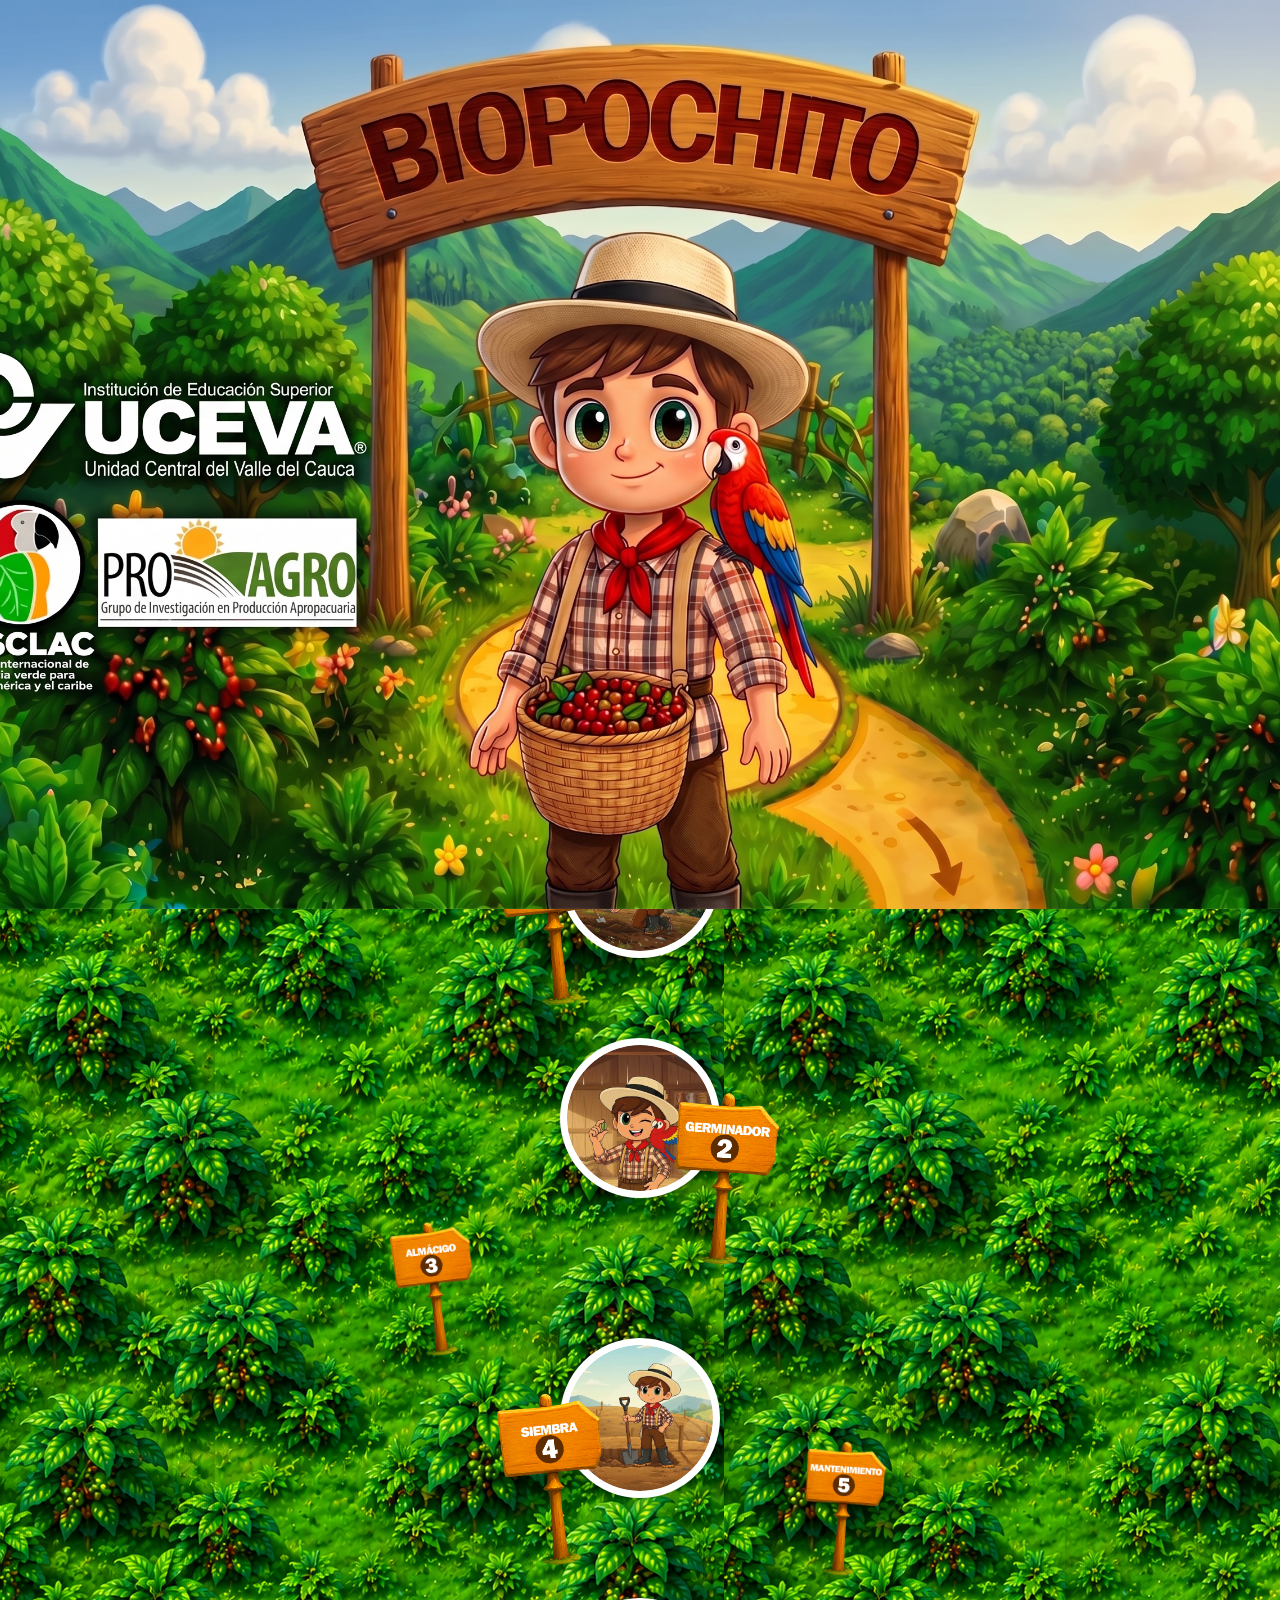
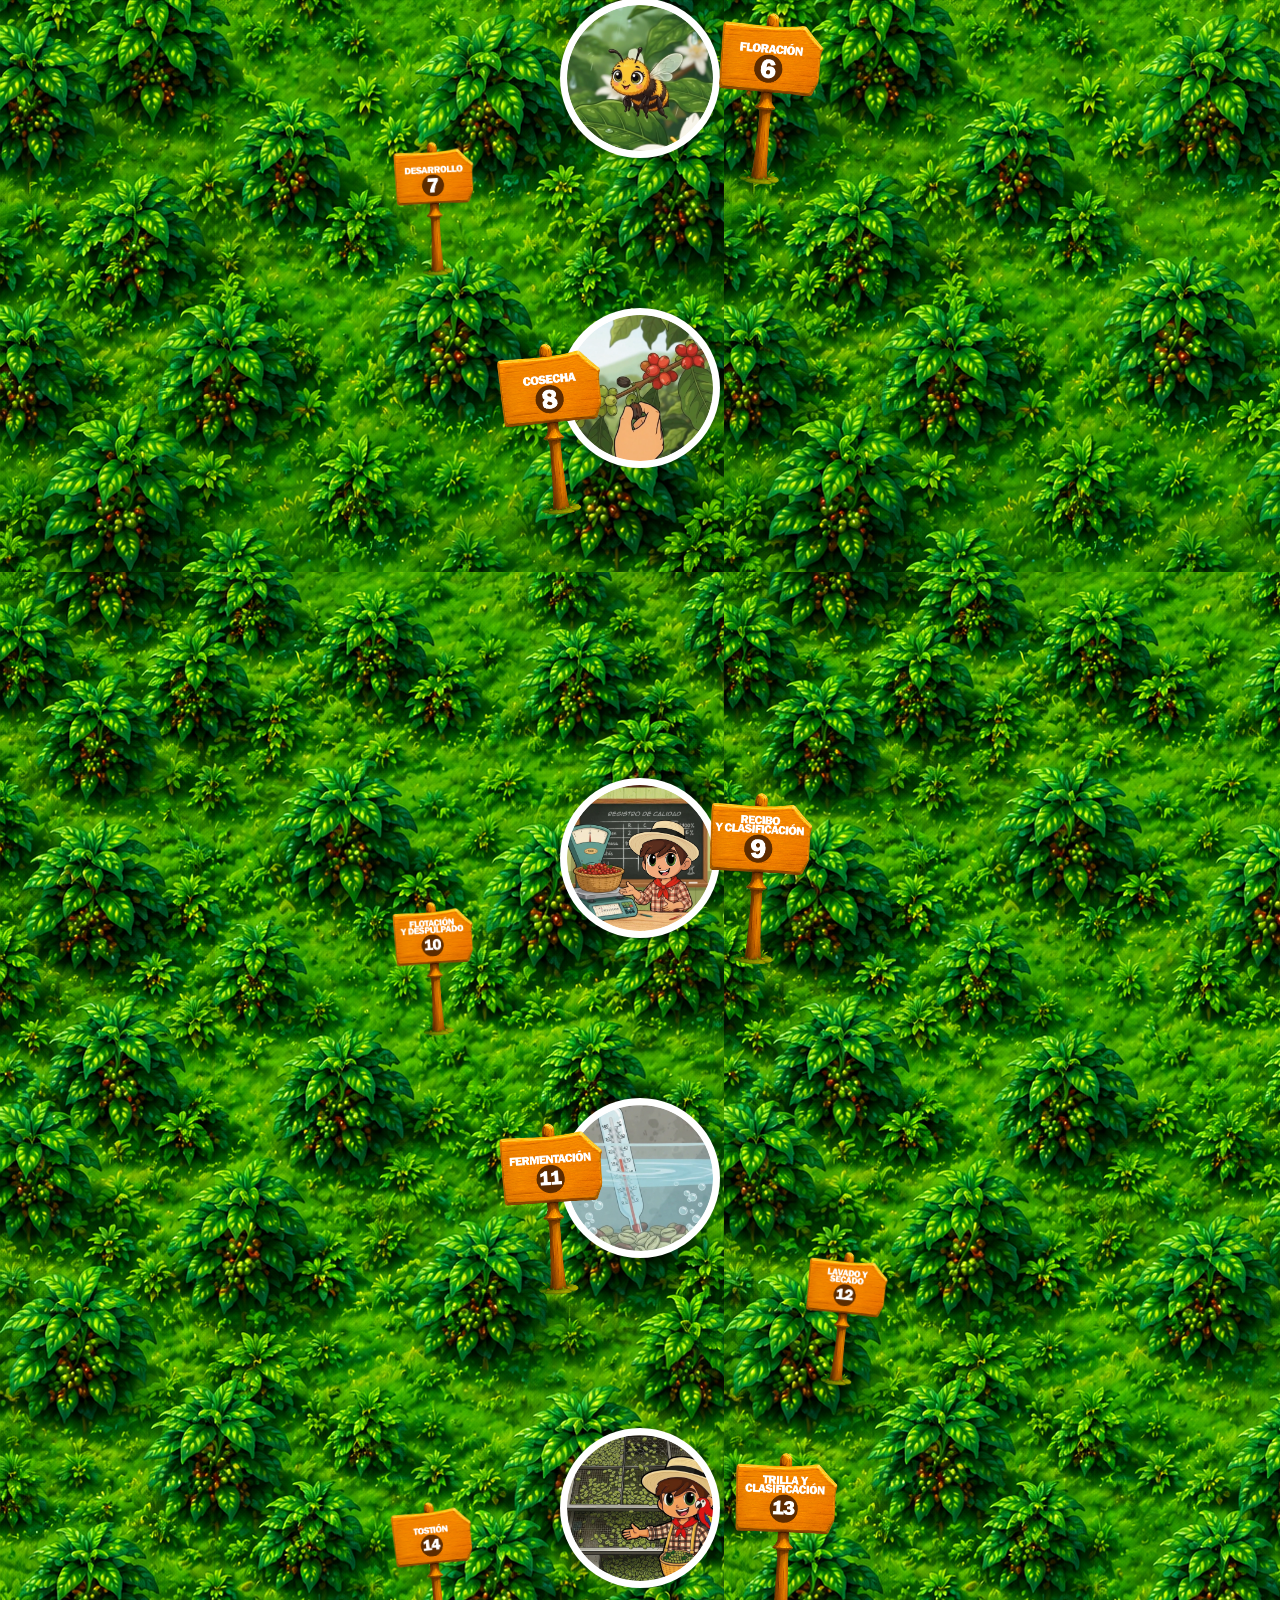
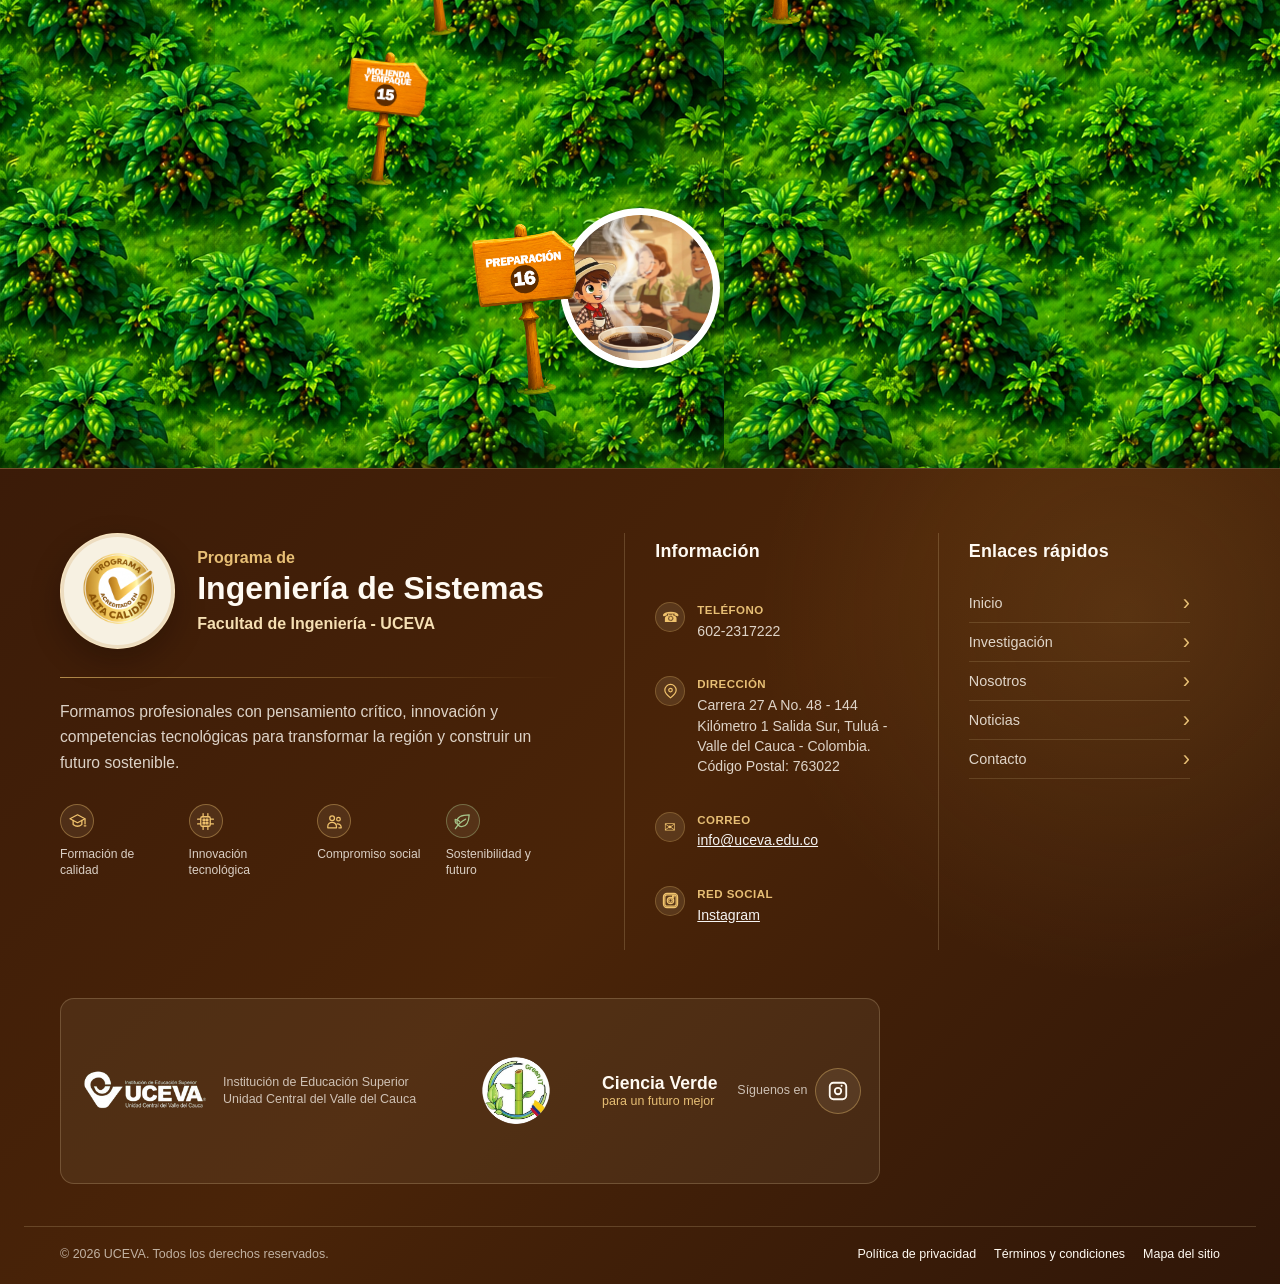
==== commit b49f2338: "Organizacion de letreros, semillero en negrilla e imagen de inicio sin repetirse" ====
--- a/index.html
+++ b/index.html
@@ -1,28 +1,28 @@
 <!DOCTYPE html>
 <html lang="es">
+
 <head>
     <meta charset="UTF-8">
     <meta name="viewport" content="width=device-width, initial-scale=1.0">
     <title>Ciclo Producción del Cafe</title>
     <link rel="stylesheet" href="style.css">
 </head>
+
 <body>
 
     <!-- SPLASH: imagen de bienvenida al inicio del proyecto -->
     <div id="splash-overlay" class="splash-overlay">
-        <img src="imagenes/BIOPOCHITOINICIO.jpg" alt="Biopochito inicio" class="splash-image">
+        <img src="imagenes/Logo inicial biopochito caf hd.jpg" alt="Biopochito inicio" class="splash-image">
     </div>
 
     <button class="btn-Biopochito" type="button" aria-label="Botón Biopochito" data-audio="Audacity/biopochito.wav"
-    data-titulo="¡Hola! Soy Biopochito"
-    data-desc="Bienvenido. Yo seré tu guía durante todo el recorrido del ciclo del café. ¡Haz clic en iniciar para escucharme!"
-    data-preview-img="imagenes/Biopochito.png">
-
-        <img class="muneco-lateral"
-            src="imagenes/Biopochito sin fondo.png"
-         alt="Biopochito">
-
-</button>
+        data-titulo="¡Hola! Soy Biopochito"
+        data-desc="Bienvenido. Yo seré tu guía durante todo el recorrido del ciclo del café. ¡Haz clic en iniciar para escucharme!"
+        data-preview-img="imagenes/Biopochito.png">
+
+        <img class="muneco-lateral" src="imagenes/Biopochito sin fondo.png" alt="Biopochito">
+
+    </button>
 
     <nav class="navbar">
         <div class="navbar-container">
@@ -42,7 +42,9 @@
         <div class="bienvenida">
             <div class="bienvenida-texto">
                 <h1 class="titulo-bienvenida">¡Bienvenidos!</h1>
-                <p class="parrafo-bienvenida">De la finca a la taza, Biopochito te invita a explorar el fascinante mundo y la riqueza de nuestra cultura cafetera, en una aventura digital donde la tecnología y la agricultura cultivan aprendizaje y sostenibilidad</p>
+                <p class="parrafo-bienvenida">De la finca a la taza, Biopochito te invita a explorar el fascinante mundo
+                    y la riqueza de nuestra cultura cafetera, en una aventura digital donde la tecnología y la
+                    agricultura cultivan aprendizaje y sostenibilidad</p>
                 <button class="btn-descubrir">Recorre el camino del café</button>
             </div>
             <div class="logos-placeholder">
@@ -60,176 +62,199 @@
     </section>
 
     <section class="seccion-fondo" aria-label="Imagen destacada">
-        <button class="circulo-btn circulo-btn-1" type="button" aria-label="Botón circular 1" data-audio="Audacity/1.wav" data-titulo="CICLO DE PRODUCCIÓN AGRÍCOLA DEL CAFÉ" data-video="videosbiopocho/video1.mp4"
-            data-desc="Preparar el terreno es hacer que la tierra esté lista para sembrar café.
+        <button class="circulo-btn circulo-btn-1" type="button" aria-label="Botón circular 1"
+            data-audio="Audacity/1.wav" data-titulo="CICLO DE PRODUCCIÓN AGRÍCOLA DEL CAFÉ"
+            data-video="videosbiopocho/video1.mp4" data-desc="Preparar el terreno es hacer que la tierra esté lista para sembrar café.
                 Primero, se analiza el suelo para saber qué nutrientes necesita.
                 Luego, se limpia el terreno: se quitan malezas y piedras.
                 Por último, en terrenos inclinados, se trazan curvas a nivel para cuidar el suelo y el agua.
                 Así el café crece fuerte y sano.">
-            
+
             <img src="Circulos/CB1.png" alt="Imagen de la primera fase del recorrido del café">
         </button>
 
         <img class="cartel-base cartel-1" src="Fases/cartel1.png" alt="Cartel 1">
-        <button class="circulo-btn circulo-btn-2" type="button" aria-label="Botón circular 2" data-audio="Audacity/2.wav" data-titulo="GERMINADOR" data-video="videosbiopocho/video2.mp4"
-            data-desc="El germinador es el primer paso para tener una planta de café.
+        <button class="circulo-btn circulo-btn-2" type="button" aria-label="Botón circular 2"
+            data-audio="Audacity/2.wav" data-titulo="GERMINADOR" data-video="videosbiopocho/video2.mp4" data-desc="El germinador es el primer paso para tener una planta de café.
                 Se escoge una semilla buena y de una variedad.
                 Se siembra en camas con arena limpia o tierra suave.
                 Se le da sombra y se mantiene húmeda.
                 A los 40 o 70 días, la semilla despierta y nace la planta.
                 ¡Así empieza el café!">
-           
-           <img src="Circulos/CB2.png" alt="Imagen de la segunda fase del recorrido del café">
+
+            <img src="Circulos/CB2.png" alt="Imagen de la segunda fase del recorrido del café">
         </button>
 
         <img class="cartel-base cartel-2" src="Fases/cartel2.png" alt="Cartel 2">
-        <button class="cartel-btn cartel-btn-3" type="button" aria-label="Botón cartel 3" data-audio="Audacity/3.wav" data-titulo="ALMACIGO(VIVERO)" data-video="videosbiopocho/video3.mp4"
-            data-desc="El almácigo es como una guardería para las plantitas de café.
+        <button class="cartel-btn cartel-btn-3" type="button" aria-label="Botón cartel 3" data-audio="Audacity/3.wav"
+            data-titulo="ALMACIGO(VIVERO)" data-video="videosbiopocho/video3.mp4" data-desc="El almácigo es como una guardería para las plantitas de café.
                 Cuando las semillas germinan, las pasamos a bolsas con tierra rica en comida para plantas.
                 Les damos sombra, fertilizante, y las cuidamos de plagas y enfermedades.
                 Elegimos las más fuertes y bonitas.
                 Ahí crecen durante 4 a 6 meses, hasta que están listas para ir al campo.">
-            
-            <img src="Circulos/CB3.png" alt="Imagen de la tercera fase del recorrido del café">
-        </button>
-
-        <button class="circulo-btn circulo-btn-4" type="button" aria-label="Botón circular 3" data-audio="Audacity/4.wav" data-titulo="SIEMBRA EN CAMPO" data-video="videosbiopocho/video4.mp4"
-            data-desc="Llegó el momento de llevar las plantitas de café al campo.
+
+            <picture>
+                <source media="(max-width: 820px)" srcset="Circulos/CB3.png">
+                <img src="Fases/cartel3.png" alt="Cartel 3">
+            </picture>
+        </button>
+
+        <button class="circulo-btn circulo-btn-4" type="button" aria-label="Botón circular 3"
+            data-audio="Audacity/4.wav" data-titulo="SIEMBRA EN CAMPO" data-video="videosbiopocho/video4.mp4" data-desc="Llegó el momento de llevar las plantitas de café al campo.
                 Primero, se traza el terreno y se hacen hoyos en la tierra.
                 Se abona con materia orgánica para que esté bien rica.
                 Con mucho cuidado, se saca la planta de la bolsa y se siembra en el hoyo, sin lastimar sus raíces.
                 En 18 a 24 meses, ¡las plantas empezarán a dar café para cosechar!">
-            
+
             <img src="Circulos/CB4.png" alt="Imagen de la cuarta fase del recorrido del café">
         </button>
 
         <img class="cartel-base cartel-6" src="Fases/cartel6.png" alt="Cartel 6">
-        <button class="cartel-btn cartel-btn-5" type="button" aria-label="Botón cartel 5" data-audio="Audacity/5.wav" data-titulo="MANTENIMIENTO VEGETATIVO"
-            data-desc="Una vez sembrado el café, hay que cuidarlo siempre.
+        <button class="cartel-btn cartel-btn-5" type="button" aria-label="Botón cartel 5" data-audio="Audacity/5.wav"
+            data-titulo="MANTENIMIENTO VEGETATIVO" data-desc="Una vez sembrado el café, hay que cuidarlo siempre.
                 Se le da fertilizante según lo que necesita la tierra.
                 Se limpian las malas hierbas que le roban comida.
                 Se vigilan las plagas y enfermedades, y se controlan con remedios naturales o especiales.
                 Estas labores se hacen cada 1 a 4 meses, durante toda la vida del cultivo.
                 Así el café crece sano y da mucha cosecha.">
-            
-            <img src="Circulos/CB5.png" alt="Imagen de la quinta fase del recorrido del café">
+
+            <picture>
+                <source media="(max-width: 820px)" srcset="Circulos/CB5.png">
+                <img src="Fases/cartel5.png" alt="cartel 5">
+            </picture>
         </button>
 
         <img class="cartel-base cartel-4" src="Fases/cartel4.png" alt="Cartel 4">
-        <button class="circulo-btn circulo-btn-6" type="button" aria-label="Botón circular 4" data-audio="Audacity/6.wav" data-titulo="FLORACIÓN" data-video="videosbiopocho/video6.mp4"
-            data-desc="Llega la época de lluvias y el café se prepara para florecer.
+        <button class="circulo-btn circulo-btn-6" type="button" aria-label="Botón circular 4"
+            data-audio="Audacity/6.wav" data-titulo="FLORACIÓN" data-video="videosbiopocho/video6.mp4" data-desc="Llega la época de lluvias y el café se prepara para florecer.
                 En las ramas aparecen yemas que se convierten en flores blancas, muy olorosas y bonitas.
                 Las flores duran poco tiempo. Con la ayuda de la lluvia y la polinización, nacen los frutos.
                 ¡Así empieza el viaje del café, desde la flor hasta la cosecha!">
-            
+
             <img src="Circulos/CB6.png" alt="Imagen de la sexta fase del recorrido del café">
         </button>
 
         <img class="cartel-base cartel-9" src="Fases/cartel9.png" alt="Cartel 9">
-        <button class="cartel-btn cartel-btn-7" type="button" aria-label="Botón cartel 7" data-audio="Audacity/7.wav" data-titulo="DESARROLLO DEL FRUTO" data-video="videosbiopocho/video7.mp4"
-            data-desc="Ahora el fruto del café empieza a crecer y llenarse de sabor.
+        <button class="cartel-btn cartel-btn-7" type="button" aria-label="Botón cartel 7" data-audio="Audacity/7.wav"
+            data-titulo="DESARROLLO DEL FRUTO" data-video="videosbiopocho/video7.mp4" data-desc="Ahora el fruto del café empieza a crecer y llenarse de sabor.
                 Primero está verde: va guardando nutrientes.
                 Luego se pone pintón: cambia de color poquito a poquito.
                 Al final, está maduro: se ve rojo o amarillo brillante.
                 ¡Ese es el momento perfecto para cosecharlo y que el café quede delicioso!">
-            
-            <img src="Circulos/CB7.png" alt="Imagen de la séptima fase del recorrido del café">
-        </button>
-        
-        <button class="circulo-btn circulo-btn-8" type="button" aria-label="Botón circular 5" data-audio="Audacity/8.wav" data-titulo="COSECHA(RECOLECCIÓN)" data-video="videosbiopocho/video8.mp4"
+
+            <picture>
+                <source media="(max-width: 820px)" srcset="Circulos/CB7.png">
+                <img src="Fases/cartel7.png" alt="Cartel 7">
+            </picture>
+        </button>
+
+        <button class="circulo-btn circulo-btn-8" type="button" aria-label="Botón circular 5"
+            data-audio="Audacity/8.wav" data-titulo="COSECHA(RECOLECCIÓN)" data-video="videosbiopocho/video8.mp4"
             data-desc="Llegó la hora de la cosecha.
                 Se recogen a mano solo los frutos bien maduros, rojos o amarillos.
                 Los frutos verdes, secos o muy maduros se separan.
                 Rápido se llevan al beneficio para que no se echen a perder.
                 ¡Así se empieza a preparar el café rico que tomamos!">
-            
+
             <img src="Circulos/CB8.png" alt="Imagen de la octava fase del recorrido del café">
         </button>
 
         <img class="cartel-base cartel-8" src="Fases/cartel8.png" alt="Cartel 8">
-        <button class="circulo-btn circulo-btn-9" type="button" aria-label="Botón circular 6" data-audio="Audacity/b1.wav" data-titulo="RECIBO Y CLASIFICACIÓN" 
-            data-desc="Cuando el café cereza llega del campo, lo recibimos y revisamos.
+        <button class="circulo-btn circulo-btn-9" type="button" aria-label="Botón circular 6"
+            data-audio="Audacity/b1.wav" data-titulo="RECIBO Y CLASIFICACIÓN" data-desc="Cuando el café cereza llega del campo, lo recibimos y revisamos.
                 Miramos que los frutos estén bien maduros, sanos y sin impurezas.
                 Separamos los que no sirven.
                 Así nos aseguramos de que solo entre al proceso el café de buena calidad.
                 ¡Es el primer control para que el café quede delicioso!.">
-        
+
             <img src="Circulos/CB9.png" alt="Imagen de la novena fase del recorrido del café">
         </button>
 
         <img class="cartel-base cartel-13" src="Fases/cartel13.png" alt="Cartel 13">
-        <button class="cartel-btn cartel-btn-10" type="button" aria-label="Botón cartel 10" data-audio="Audacity/b2.wav" data-titulo="FLOTACION DE CEREZAS Y DESPULPADO" data-video="videosbiopocho/video10.mp4"
-            data-desc="Primero, echamos las cerezas de café en agua. Las que flotan están vacías o secas y se desechan. Las buenas se hunden.
+        <button class="cartel-btn cartel-btn-10" type="button" aria-label="Botón cartel 10" data-audio="Audacity/b2.wav"
+            data-titulo="FLOTACION DE CEREZAS Y DESPULPADO" data-video="videosbiopocho/video10.mp4" data-desc="Primero, echamos las cerezas de café en agua. Las que flotan están vacías o secas y se desechan. Las buenas se hunden.
                 Luego, una máquina les quita la cáscara de afuera. Queda la semilla con una capa pegajosa. Eso se llama café pergamino húmedo.
                 ¡Ya vamos avanzando para tener el café listo!">
-                            
-            <img src="Circulos/CB10.png" alt="Imagen de la décima fase del recorrido del café">
-        </button>
-
-        <button class="circulo-btn circulo-btn-11" type="button" aria-label="Botón circular 7" data-audio="Audacity/b3.wav" data-titulo="FERMENTACIÓN" data-video="videosbiopocho/video11.mp4"
-            data-desc="Después de quitarle la cáscara al café, todavía tiene una capa pegajosa llamada mucílago. Para eliminarla, metemos el café en tanques con agua. 
+
+            <picture>
+                <source media="(max-width: 820px)" srcset="Circulos/CB10.png">
+                <img src="Fases/cartel10.png" alt="Cartel 10">
+            </picture>
+        </button>
+
+        <button class="circulo-btn circulo-btn-11" type="button" aria-label="Botón circular 7"
+            data-audio="Audacity/b3.wav" data-titulo="FERMENTACIÓN" data-video="videosbiopocho/video11.mp4" data-desc="Después de quitarle la cáscara al café, todavía tiene una capa pegajosa llamada mucílago. Para eliminarla, metemos el café en tanques con agua. 
                 Allí, unos microorganismos que viven de forma natural comen esa capa pegajosa. Esto se llama fermentación. 
                 Hay que controlar muy bien el tiempo, porque si se pasa, el café sale con mal sabor. 
                 La fermentación dura entre 12 y 36 horas, dependiendo del clima y la cantidad de café. 
                 ¡Es un paso clave para que después el café sepa rico!">
-            
+
             <img src="Circulos/CB11.png" alt="Imagen de la undécima fase del recorrido del café">
         </button>
 
-         <button class="cartel-btn cartel-btn-12" type="button" aria-label="Botón cartel 12" data-audio="Audacity/b4.wav" data-titulo="LAVADO Y SECADO"
-            data-desc="Una vez que la fermentación terminó, lavamos el café con agua limpia para quitar cualquier resto de pegajosidad. 
+        <button class="cartel-btn cartel-btn-12" type="button" aria-label="Botón cartel 12" data-audio="Audacity/b4.wav"
+            data-titulo="LAVADO Y SECADO" data-desc="Una vez que la fermentación terminó, lavamos el café con agua limpia para quitar cualquier resto de pegajosidad. 
                 Queda bien limpio. Pero ahora está muy mojado y si lo dejamos así, se daña. 
                 Por eso lo secamos. Podemos secarlo al sol en unas camas llamadas marquesinas, o con máquinas especiales. 
                 El objetivo es que el grano tenga solo entre un 10% y un 12% de humedad. 
                 Así evitamos que salgan hongos o que el café fermente de nuevo. 
                 ¡Un café bien seco es un café que se conserva delicioso!">
-            
-            <img src="Circulos/CB12.png" alt="Imagen de la duodécima fase del recorrido del café">
+
+            <picture>
+                <source media="(max-width: 820px)" srcset="Circulos/CB12.png">
+                <img src="Fases/cartel12.png" alt="Cartel 12">
+            </picture>
         </button>
 
         <img class="cartel-base cartel-11" src="Fases/cartel11.png" alt="Cartel 11">
-        <button class="circulo-btn circulo-btn-13" type="button" aria-label="Botón circular 8" data-audio="Audacity/b5.wav" data-titulo="TRILLA Y CLASIFICACIÓN" 
-            data-desc="El café ya está secó, pero todavía tiene una capa dura llamada pergamino. 
+        <button class="circulo-btn circulo-btn-13" type="button" aria-label="Botón circular 8"
+            data-audio="Audacity/b5.wav" data-titulo="TRILLA Y CLASIFICACIÓN" data-desc="El café ya está secó, pero todavía tiene una capa dura llamada pergamino. 
                 Con una máquina que se llama trilladora, le quitamos esa capa. 
                 Ahora obtenemos el café verde, que es el grano listo para tostar. 
                 Pero antes de tostar, tenemos que clasificarlo. 
                 Separamos los granos por tamaño, por color, por densidad, y revisamos que no tengan defectos. 
                 Esto lo hacemos con unas zarandas o con máquinas electrónicas muy modernas. 
                 Así nos aseguramos de que todos los granos sean parejos y de buena calidad.">
-            
+
             <img src="Circulos/CB13.png" alt="Imagen de la decimotercera fase del recorrido del café">
         </button>
 
-        <button class="cartel-btn cartel-btn-14" type="button" aria-label="Botón cartel 14" data-audio="Audacity/b6.wav" data-titulo="TOSTIÓN"
-            data-desc="El café verde aún no huele a café. 
+        <button class="cartel-btn cartel-btn-14" type="button" aria-label="Botón cartel 14" data-audio="Audacity/b6.wav"
+            data-titulo="TOSTIÓN" data-desc="El café verde aún no huele a café. 
                 Ese olor tan rico aparece cuando lo tostamos. 
                 Metemos los granos en una tostadora con temperaturas muy controladas. 
                 Allí pasan reacciones químicas que transforman el grano: se oscurece, se vuelve quebradizo, y nacen los compuestos que dan el aroma, el sabor, el cuerpo y el color. 
                 Dependiendo de cuánto tiempo lo tostemos, el café queda más suave o más fuerte. 
                 ¡La tostión es la magia que despierta todo el sabor del café!">
-            
-            <img src="Circulos/CB14.png" alt="Imagen de la decimocuarta fase del recorrido del café">
-        </button>
-
-        <button class="cartel-btn cartel-btn-15" type="button" aria-label="Botón cartel 15" data-audio="Audacity/b7.wav" data-titulo="MOLIENDA Y EMPAQUE"
-            data-desc="El café tostado se muele para poder prepararlo. 
+
+            <picture>
+                <source media="(max-width: 820px)" srcset="Circulos/CB14.png">
+                <img src="Fases/cartel14.png" alt="Cartel 14">
+            </picture>
+        </button>
+
+        <button class="cartel-btn cartel-btn-15" type="button" aria-label="Botón cartel 15" data-audio="Audacity/b7.wav"
+            data-titulo="MOLIENDA Y EMPAQUE" data-desc="El café tostado se muele para poder prepararlo. 
             La molienda puede ser gruesa, media o fina, según cómo lo vayamos a hacer: por ejemplo, para prensa francesa se necesita gruesa, y para espresso, fina. 
             Una vez molido o en grano, hay que empacarlo muy bien. 
             Usamos bolsas especiales que no dejan pasar la luz, el oxígeno ni la humedad. 
             Así el café conserva su frescura, su aroma y su sabor por mucho más tiempo. 
             Un buen empaque es el mejor amigo del café.">
-            
-            <img src="Circulos/CB15.png" alt="Imagen de la decimoquinta fase del recorrido del café">
-        </button>
-
-        <button class="circulo-btn circulo-btn-16" type="button" aria-label="Botón circular 9" data-audio="Audacity/b8.wav" data-titulo="PREPARACIÓN" 
-        data-desc="Por fin llegó el momento de disfrutarlo. 
+
+            <picture>
+                <source media="(max-width: 820px)" srcset="Circulos/CB15.png">
+                <img src="Fases/cartel15.png" alt="Cartel 15">
+            </picture>
+        </button>
+
+        <button class="circulo-btn circulo-btn-16" type="button" aria-label="Botón circular 9"
+            data-audio="Audacity/b8.wav" data-titulo="PREPARACIÓN" data-desc="Por fin llegó el momento de disfrutarlo. 
         Preparamos la bebida con métodos como filtro, espresso, prensa francesa o V60. 
         Cada método necesita una molienda distinta y un tiempo de extracción diferente. 
         También controlamos la temperatura del agua y la cantidad de café. 
         Si hacemos todo bien, la taza tendrá una fragancia deliciosa, un sabor equilibrado, y notas de acidez o dulzura. 
         ¡Preparar café es un arte, y lo mejor es que al final podemos saborearlo y compartirlo!">
-            
+
             <img src="Circulos/CB16.png" alt="Imagen de la decimosexta fase del recorrido del café">
         </button>
         <img class="cartel-base cartel-16" src="Fases/cartel16.png" alt="Cartel 16">
@@ -240,7 +265,8 @@
             <div class="footer-principal">
                 <section class="footer-programa" aria-labelledby="footer-programa-titulo">
                     <div class="footer-programa-cabecera">
-                        <img src="imagenes/altacalidad.png" alt="Sello de alta calidad UCEVA" class="footer-acreditacion">
+                        <img src="imagenes/altacalidad.png" alt="Sello de alta calidad UCEVA"
+                            class="footer-acreditacion">
                         <div>
                             <p class="footer-programa-pretitle">Programa de</p>
                             <h2 id="footer-programa-titulo">Ingeniería de Sistemas</h2>
@@ -248,45 +274,101 @@
                         </div>
                     </div>
                     <div class="footer-programa-linea"></div>
-                    <p class="footer-programa-descripcion">Formamos profesionales con pensamiento crítico, innovación y competencias tecnológicas para transformar la región y construir un futuro sostenible.</p>
+                    <p class="footer-programa-descripcion">Formamos profesionales con pensamiento crítico, innovación y
+                        competencias tecnológicas para transformar la región y construir un futuro sostenible.</p>
                     <div class="footer-valores" aria-label="Valores del programa">
-                        <div class="footer-valor"><span class="footer-icono" aria-hidden="true"><svg viewBox="0 0 24 24"><path d="m2.5 8.5 9.5-5 9.5 5-9.5 5-9.5-5Z"/><path d="M6.5 10.7v5.1c3.4 2.7 7.6 2.7 11 0v-5.1M21.5 9v6"/><path d="M20.5 17.5h2"/></svg></span><span>Formación de calidad</span></div>
-                        <div class="footer-valor"><span class="footer-icono" aria-hidden="true"><svg viewBox="0 0 24 24"><rect x="6" y="6" width="12" height="12" rx="2"/><path d="M9 9h2v2H9zM13 9h2v2h-2zM9 13h2v2H9zM13 13h2v2h-2zM9 2v4m6-4v4M9 18v4m6-4v4M2 9h4m-4 6h4m12-6h4m-4 6h4"/></svg></span><span>Innovación tecnológica</span></div>
-                        <div class="footer-valor"><span class="footer-icono" aria-hidden="true"><svg viewBox="0 0 24 24"><circle cx="9" cy="8" r="3"/><circle cx="17" cy="9" r="2.3"/><path d="M3.5 20v-1.5a5.5 5.5 0 0 1 11 0V20h-11Zm12-5a4.5 4.5 0 0 1 5 4.5V20h-3"/></svg></span><span>Compromiso social</span></div>
-                        <div class="footer-valor"><span class="footer-icono footer-icono--verde" aria-hidden="true"><svg viewBox="0 0 24 24"><path d="M20.5 3.5C12 3.5 5 5.7 5 12.3a6.2 6.2 0 0 0 6.2 6.2c6.6 0 8.8-7 9.3-15Z"/><path d="M3 21c3.4-5.5 7.4-9.1 13-12"/><path d="M4 14.5c-1.1-1.4-1.5-3.1-1.2-5.2 2.7.1 4.5 1.1 5.6 2.8"/></svg></span><span>Sostenibilidad y futuro</span></div>
+                        <div class="footer-valor"><span class="footer-icono" aria-hidden="true"><svg
+                                    viewBox="0 0 24 24">
+                                    <path d="m2.5 8.5 9.5-5 9.5 5-9.5 5-9.5-5Z" />
+                                    <path d="M6.5 10.7v5.1c3.4 2.7 7.6 2.7 11 0v-5.1M21.5 9v6" />
+                                    <path d="M20.5 17.5h2" />
+                                </svg></span><span>Formación de calidad</span></div>
+                        <div class="footer-valor"><span class="footer-icono" aria-hidden="true"><svg
+                                    viewBox="0 0 24 24">
+                                    <rect x="6" y="6" width="12" height="12" rx="2" />
+                                    <path
+                                        d="M9 9h2v2H9zM13 9h2v2h-2zM9 13h2v2H9zM13 13h2v2h-2zM9 2v4m6-4v4M9 18v4m6-4v4M2 9h4m-4 6h4m12-6h4m-4 6h4" />
+                                </svg></span><span>Innovación tecnológica</span></div>
+                        <div class="footer-valor"><span class="footer-icono" aria-hidden="true"><svg
+                                    viewBox="0 0 24 24">
+                                    <circle cx="9" cy="8" r="3" />
+                                    <circle cx="17" cy="9" r="2.3" />
+                                    <path d="M3.5 20v-1.5a5.5 5.5 0 0 1 11 0V20h-11Zm12-5a4.5 4.5 0 0 1 5 4.5V20h-3" />
+                                </svg></span><span>Compromiso social</span></div>
+                        <div class="footer-valor"><span class="footer-icono footer-icono--verde" aria-hidden="true"><svg
+                                    viewBox="0 0 24 24">
+                                    <path d="M20.5 3.5C12 3.5 5 5.7 5 12.3a6.2 6.2 0 0 0 6.2 6.2c6.6 0 8.8-7 9.3-15Z" />
+                                    <path d="M3 21c3.4-5.5 7.4-9.1 13-12" />
+                                    <path d="M4 14.5c-1.1-1.4-1.5-3.1-1.2-5.2 2.7.1 4.5 1.1 5.6 2.8" />
+                                </svg></span><span>Sostenibilidad y futuro</span></div>
                     </div>
                 </section>
                 <section class="footer-columna footer-contact" aria-labelledby="footer-info-titulo">
                     <h3 id="footer-info-titulo">Información</h3>
-                    <div class="info-item"><span class="icon" aria-hidden="true">☎</span><p><span class="info-label">Teléfono</span>602-2317222</p></div>
-                    <div class="info-item"><span class="icon" aria-hidden="true"><svg viewBox="0 0 24 24"><path d="M20 10c0 5-8 11-8 11S4 15 4 10a8 8 0 1 1 16 0Z"/><circle cx="12" cy="10" r="2.5"/></svg></span><p><span class="info-label">Dirección</span>Carrera 27 A No. 48 - 144<br>Kilómetro 1 Salida Sur, Tuluá -<br>Valle del Cauca - Colombia.<br>Código Postal: 763022</p></div>
-                    <div class="info-item"><span class="icon" aria-hidden="true">✉</span><p><span class="info-label">Correo</span><a href="mailto:info@uceva.edu.co">info@uceva.edu.co</a></p></div>
-                    <div class="info-item"><span class="icon" aria-hidden="true"><svg viewBox="0 0 24 24"><path d="M7 2h10a5 5 0 0 1 5 5v10a5 5 0 0 1-5 5H7a5 5 0 0 1-5-5V7a5 5 0 0 1 5-5Zm0 2a3 3 0 0 0-3 3v10a3 3 0 0 0 3 3h10a3 3 0 0 0 3-3V7a3 3 0 0 0-3-3H7Zm5 3.5A4.5 4.5 0 1 1 7.5 12 4.5 4.5 0 0 1 12 7.5Zm0 2A2.5 2.5 0 1 0 14.5 12 2.5 2.5 0 0 0 12 9.5Zm5-3.1a1.1 1.1 0 1 1-1.1-1.1-1.1 1.1 0 0 1 1.1 1.1Z"/></svg></span><p><span class="info-label">Red social</span><a href="https://www.instagram.com/ucevacol/" target="_blank" rel="noopener noreferrer">Instagram</a></p></div>
+                    <div class="info-item"><span class="icon" aria-hidden="true">☎</span>
+                        <p><span class="info-label">Teléfono</span>602-2317222</p>
+                    </div>
+                    <div class="info-item"><span class="icon" aria-hidden="true"><svg viewBox="0 0 24 24">
+                                <path d="M20 10c0 5-8 11-8 11S4 15 4 10a8 8 0 1 1 16 0Z" />
+                                <circle cx="12" cy="10" r="2.5" />
+                            </svg></span>
+                        <p><span class="info-label">Dirección</span>Carrera 27 A No. 48 - 144<br>Kilómetro 1 Salida Sur,
+                            Tuluá -<br>Valle del Cauca - Colombia.<br>Código Postal: 763022</p>
+                    </div>
+                    <div class="info-item"><span class="icon" aria-hidden="true">✉</span>
+                        <p><span class="info-label">Correo</span><a
+                                href="mailto:info@uceva.edu.co">info@uceva.edu.co</a></p>
+                    </div>
+                    <div class="info-item"><span class="icon" aria-hidden="true"><svg viewBox="0 0 24 24">
+                                <path
+                                    d="M7 2h10a5 5 0 0 1 5 5v10a5 5 0 0 1-5 5H7a5 5 0 0 1-5-5V7a5 5 0 0 1 5-5Zm0 2a3 3 0 0 0-3 3v10a3 3 0 0 0 3 3h10a3 3 0 0 0 3-3V7a3 3 0 0 0-3-3H7Zm5 3.5A4.5 4.5 0 1 1 7.5 12 4.5 4.5 0 0 1 12 7.5Zm0 2A2.5 2.5 0 1 0 14.5 12 2.5 2.5 0 0 0 12 9.5Zm5-3.1a1.1 1.1 0 1 1-1.1-1.1-1.1 1.1 0 0 1 1.1 1.1Z" />
+                            </svg></span>
+                        <p><span class="info-label">Red social</span><a href="https://www.instagram.com/ucevacol/"
+                                target="_blank" rel="noopener noreferrer">Instagram</a></p>
+                    </div>
                 </section>
                 <nav class="footer-columna footer-enlaces" aria-labelledby="footer-enlaces-titulo">
                     <h3 id="footer-enlaces-titulo">Enlaces rápidos</h3>
-                    <a href="https://igsclac.com/es/" target="_blank" rel="noopener noreferrer">Inicio <span aria-hidden="true">›</span></a>
-                    <a href="https://igsclac.com/es/investigacion/" target="_blank" rel="noopener noreferrer">Investigación <span aria-hidden="true">›</span></a>
-                    <a href="https://igsclac.com/es/nosotros/" target="_blank" rel="noopener noreferrer">Nosotros <span aria-hidden="true">›</span></a>
-                    <a href="https://www.uceva.edu.co/category/1030-comunicaciones/noticias/" target="_blank" rel="noopener noreferrer">Noticias <span aria-hidden="true">›</span></a>
-                    <a href="https://www.uceva.edu.co/transparencia/contactenos/" target="_blank" rel="noopener noreferrer">Contacto <span aria-hidden="true">›</span></a>
+                    <a href="https://igsclac.com/es/" target="_blank" rel="noopener noreferrer">Inicio <span
+                            aria-hidden="true">›</span></a>
+                    <a href="https://igsclac.com/es/investigacion/" target="_blank"
+                        rel="noopener noreferrer">Investigación <span aria-hidden="true">›</span></a>
+                    <a href="https://igsclac.com/es/nosotros/" target="_blank" rel="noopener noreferrer">Nosotros <span
+                            aria-hidden="true">›</span></a>
+                    <a href="https://www.uceva.edu.co/category/1030-comunicaciones/noticias/" target="_blank"
+                        rel="noopener noreferrer">Noticias <span aria-hidden="true">›</span></a>
+                    <a href="https://www.uceva.edu.co/transparencia/contactenos/" target="_blank"
+                        rel="noopener noreferrer">Contacto <span aria-hidden="true">›</span></a>
                 </nav>
             </div>
             <section class="footer-identidad" aria-label="Identidad institucional y redes sociales">
-                <div class="footer-uceva"><img src="imagenes/Logo uceva full.png" alt="Logo UCEVA"><p>Institución de Educación Superior<br>Unidad Central del Valle del Cauca</p></div>
+                <div class="footer-uceva"><img src="imagenes/Logo uceva full.png" alt="Logo UCEVA">
+                    <p>Institución de Educación Superior<br>Unidad Central del Valle del Cauca</p>
+                </div>
                 <div class="footer-ciencia">
                     <img src="imagenes/ciencia verde- logo.png" alt="Logo Ciencia Verde" class="footer-ciencia-logo">
                     <div><strong>Ciencia Verde</strong><span>para un futuro mejor</span></div>
                 </div>
                 <div class="footer-redes">
                     <span>Síguenos en</span>
-                    <a href="https://www.instagram.com/cienciaverde.co/" target="_blank" rel="noopener noreferrer" aria-label="Instagram">
-                        <svg viewBox="0 0 24 24" aria-hidden="true"><path d="M7 2h10a5 5 0 0 1 5 5v10a5 5 0 0 1-5 5H7a5 5 0 0 1-5-5V7a5 5 0 0 1 5-5Zm0 2a3 3 0 0 0-3 3v10a3 3 0 0 0 3 3h10a3 3 0 0 0 3-3V7a3 3 0 0 0-3-3H7Zm5 3.5A4.5 4.5 0 1 1 7.5 12 4.5 4.5 0 0 1 12 7.5Zm0 2A2.5 2.5 0 1 0 14.5 12 2.5 2.5 0 0 0 12 9.5Zm5-3.1a1.1 1.1 0 1 1-1.1-1.1 1.1 1.1 0 0 1 1.1 1.1Z"/></svg>
+                    <a href="https://www.instagram.com/cienciaverde.co/" target="_blank" rel="noopener noreferrer"
+                        aria-label="Instagram">
+                        <svg viewBox="0 0 24 24" aria-hidden="true">
+                            <path
+                                d="M7 2h10a5 5 0 0 1 5 5v10a5 5 0 0 1-5 5H7a5 5 0 0 1-5-5V7a5 5 0 0 1 5-5Zm0 2a3 3 0 0 0-3 3v10a3 3 0 0 0 3 3h10a3 3 0 0 0 3-3V7a3 3 0 0 0-3-3H7Zm5 3.5A4.5 4.5 0 1 1 7.5 12 4.5 4.5 0 0 1 12 7.5Zm0 2A2.5 2.5 0 1 0 14.5 12 2.5 2.5 0 0 0 12 9.5Zm5-3.1a1.1 1.1 0 1 1-1.1-1.1 1.1 1.1 0 0 1 1.1 1.1Z" />
+                        </svg>
                     </a>
                 </div>
             </section>
         </div>
-        <div class="footer-bottom"><p class="footer-bottom-text">© 2026 UCEVA. Todos los derechos reservados.</p><div><a href="https://www.uceva.edu.co/politica-de-seguridad-y-privacidad-de-la-informacion/" target="_blank" rel="noopener noreferrer">Política de privacidad</a><a href="https://www.uceva.edu.co/" target="_blank" rel="noopener noreferrer">Términos y condiciones</a><a href="https://www.uceva.edu.co/mapa-del-sitio/" target="_blank" rel="noopener noreferrer">Mapa del sitio</a></div></div>
+        <div class="footer-bottom">
+            <p class="footer-bottom-text">© 2026 UCEVA. Todos los derechos reservados.</p>
+            <div><a href="https://www.uceva.edu.co/politica-de-seguridad-y-privacidad-de-la-informacion/"
+                    target="_blank" rel="noopener noreferrer">Política de privacidad</a><a
+                    href="https://www.uceva.edu.co/" target="_blank" rel="noopener noreferrer">Términos y
+                    condiciones</a><a href="https://www.uceva.edu.co/mapa-del-sitio/" target="_blank"
+                    rel="noopener noreferrer">Mapa del sitio</a></div>
+        </div>
     </footer>
 
     <!-- VENTANA EMERGENTE (MODAL) - Inicialmente oculta -->
@@ -294,13 +376,14 @@
         <div class="modal-contenido">
             <!-- Botón para cerrar la pestaña -->
             <button id="btn-cerrar" class="btn-cerrar">&times;</button>
-            
+
             <!-- Datos dinámicos que cambiarán con JS -->
             <div class="modal-visual">
                 <div class="modal-imagen-marco">
                     <img id="modal-imagen" src="" alt="">
                 </div>
-                <video id="modal-video" class="modal-video oculto" controls playsinline preload="metadata" aria-label="Video de la fase"></video>
+                <video id="modal-video" class="modal-video oculto" controls playsinline preload="metadata"
+                    aria-label="Video de la fase"></video>
                 <p class="modal-imagen-caption">BIOPOCHITO</p>
             </div>
             <h2 id="modal-titulo"></h2>
@@ -310,4 +393,5 @@
 
     <script src="script.js"></script>
 </body>
-</html>
+
+</html>
--- a/style.css
+++ b/style.css
@@ -69,8 +69,13 @@
     }
 
     /* keep logo blancos above ProAgro */
-    .bienvenida .logos-placeholder .logo-card:nth-child(2) { order: 3 !important; }
-    .bienvenida .logos-placeholder .logo-card:nth-child(3) { order: 2 !important; }
+    .bienvenida .logos-placeholder .logo-card:nth-child(2) {
+        order: 3 !important;
+    }
+
+    .bienvenida .logos-placeholder .logo-card:nth-child(3) {
+        order: 2 !important;
+    }
 }
 
 body {
@@ -109,12 +114,12 @@
     z-index: 0;
 }
 
-body.pagina-equipo > * {
+body.pagina-equipo>* {
     position: relative;
     z-index: 1;
 }
 
-body.pagina-equipo > .splash-overlay {
+body.pagina-equipo>.splash-overlay {
     position: fixed;
     inset: 0;
     z-index: 9999;
@@ -151,7 +156,7 @@
         radial-gradient(circle at bottom left, rgba(31, 107, 58, 0.05), transparent 40%);
 }
 
-body.pagina-equipo .equipo-panel > * {
+body.pagina-equipo .equipo-panel>* {
     position: relative;
     z-index: 1;
 }
@@ -257,7 +262,7 @@
     height: auto;
     display: block;
     max-width: 520px;
-    filter: drop-shadow(0 18px 24px rgba(0,0,0,0.28));
+    filter: drop-shadow(0 18px 24px rgba(0, 0, 0, 0.28));
 }
 
 .seccion-fondo {
@@ -273,7 +278,7 @@
     background-image: url('imagenes/FONDOFINAL.jpg');
     background-size: cover;
     background-position: center;
-    box-shadow: 0 10px 30px rgba(0,0,0,0.18);
+    box-shadow: 0 10px 30px rgba(0, 0, 0, 0.18);
     overflow: hidden;
 }
 
@@ -289,7 +294,7 @@
     padding: 0;
     cursor: pointer;
     background-color: white;
-    box-shadow: 0 8px 20px rgba(0,0,0,0.16);
+    box-shadow: 0 8px 20px rgba(0, 0, 0, 0.16);
     transition: transform 0.2s ease, box-shadow 0.2s ease;
     display: flex;
     align-items: center;
@@ -301,12 +306,12 @@
     bottom: 2710px;
 }
 
-.seccion-fondo button[data-audio] {
+.seccion-fondo .circulo-btn {
     border: 7px solid rgba(255, 255, 255, 0.98);
     box-shadow: 0 0 0 2px rgba(0, 0, 0, 0.08), 0 8px 20px rgba(0, 0, 0, 0.16);
 }
 
-.seccion-fondo button[data-audio] img {
+.seccion-fondo .circulo-btn img {
     object-position: center center;
 }
 
@@ -378,6 +383,12 @@
     box-shadow: none;
 }
 
+.cartel-btn picture {
+    display: block;
+    width: 100%;
+    height: auto;
+}
+
 .cartel-btn img {
     width: 100%;
     height: auto;
@@ -385,43 +396,7 @@
     object-fit: contain;
 }
 
-.cartel-btn-3 {
-    bottom: 2310px;
-    left: 26%;
-    --cartel-rotate: 0deg;
-    width: 160px;
-    height: 160px;
-    border-radius: 50%;
-    overflow: hidden;
-    background: transparent;
-}
-
-.cartel-btn-5,
-.cartel-btn-7,
-.cartel-btn-10,
-.cartel-btn-12,
-.cartel-btn-14,
-.cartel-btn-15 {
-    width: 160px;
-    height: 160px;
-    --cartel-rotate: 0deg;
-    border-radius: 50%;
-    overflow: hidden;
-    background: transparent;
-}
-
-.cartel-btn-3 img,
-.cartel-btn-5 img,
-.cartel-btn-7 img,
-.cartel-btn-10 img,
-.cartel-btn-12 img,
-.cartel-btn-14 img,
-.cartel-btn-15 img {
-    width: 100%;
-    height: 100%;
-    object-fit: cover;
-    border-radius: 50%;
-}
+.cartel-btn-3 { bottom: 2310px; left: 26%; --cartel-rotate: -7deg; }
 .cartel-btn-5 { bottom: 2090px; left: 74%; --cartel-rotate: 4deg; }
 .cartel-btn-7 { bottom: 1790px; left: 26%; --cartel-rotate: -3deg; }
 .cartel-btn-10 { bottom: 1030px; left: 26%; --cartel-rotate: -4deg; }
@@ -442,15 +417,59 @@
     pointer-events: none;
 }
 
-.cartel-1 { bottom: 2660px; left: 40%; --cartel-rotate: -6deg; }
-.cartel-2 { bottom: 2400px; left: 60%; --cartel-rotate: 4deg; }
-.cartel-4 { bottom: 2100px; left: 40%; --cartel-rotate: -6deg; }
-.cartel-6 { bottom: 1880px; left: 65%; --cartel-rotate: 5deg; }
-.cartel-8 { bottom: 1550px; left: 40%; --cartel-rotate: -6deg; }
-.cartel-9 { bottom: 1100px; left: 64%; --cartel-rotate: 3deg; }
-.cartel-11 { bottom: 770px; left: 40%; --cartel-rotate: -4deg; }
-.cartel-13 { bottom: 440px; left: 67%; --cartel-rotate: 2deg; }
-.cartel-16 { bottom: 70px; left: 37%; --cartel-rotate: -6deg; }
+.cartel-1 {
+    bottom: 2660px;
+    left: 40%;
+    --cartel-rotate: -6deg;
+}
+
+.cartel-2 {
+    bottom: 2400px;
+    left: 60%;
+    --cartel-rotate: 4deg;
+}
+
+.cartel-4 {
+    bottom: 2100px;
+    left: 40%;
+    --cartel-rotate: -6deg;
+}
+
+.cartel-6 {
+    bottom: 1880px;
+    left: 65%;
+    --cartel-rotate: 5deg;
+}
+
+.cartel-8 {
+    bottom: 1550px;
+    left: 40%;
+    --cartel-rotate: -6deg;
+}
+
+.cartel-9 {
+    bottom: 1100px;
+    left: 64%;
+    --cartel-rotate: 3deg;
+}
+
+.cartel-11 {
+    bottom: 770px;
+    left: 40%;
+    --cartel-rotate: -4deg;
+}
+
+.cartel-13 {
+    bottom: 440px;
+    left: 67%;
+    --cartel-rotate: 2deg;
+}
+
+.cartel-16 {
+    bottom: 70px;
+    left: 37%;
+    --cartel-rotate: -6deg;
+}
 
 .contenedor {
     background-color: white;
@@ -458,7 +477,7 @@
     width: 100%;
     padding: 30px;
     border-radius: 12px;
-    box-shadow: 0 4px 15px rgba(0,0,0,0.1);
+    box-shadow: 0 4px 15px rgba(0, 0, 0, 0.1);
     text-align: center;
     margin-top: 8px;
 }
@@ -551,7 +570,7 @@
 
 .etiqueta {
     display: inline-block;
-    background-color: rgba(255,255,255,0.2);
+    background-color: rgba(255, 255, 255, 0.2);
     padding: 8px 14px;
     border-radius: 999px;
     font-weight: 700;
@@ -621,7 +640,12 @@
     font-size: clamp(0.98rem, 1.25vw, 1.08rem);
 }
 
-body.pagina-equipo .equipo-subtitulo + .equipo-subtitulo {
+body.pagina-equipo .equipo-subtitulo strong {
+    font-weight: 700;
+    color: var(--texto-principal);
+}
+
+body.pagina-equipo .equipo-subtitulo+.equipo-subtitulo {
     margin-top: 4px;
 }
 
@@ -780,7 +804,7 @@
 
 .btn-descubrir:hover {
     transform: translateY(-2px);
-    box-shadow: 0 10px 25px rgba(0,0,0,0.12);
+    box-shadow: 0 10px 25px rgba(0, 0, 0, 0.12);
 }
 
 .logos-placeholder {
@@ -803,8 +827,8 @@
 }
 
 .logo-card {
-    background-color: rgba(255,255,255,0.18);
-    border: 1px dashed rgba(255,255,255,0.7);
+    background-color: rgba(255, 255, 255, 0.18);
+    border: 1px dashed rgba(255, 255, 255, 0.7);
     border-radius: 16px;
     min-height: 110px;
     display: flex;
@@ -880,7 +904,7 @@
         display: flex;
         align-items: center;
         justify-content: center;
-        background-color: rgba(255,255,255,0.18);
+        background-color: rgba(255, 255, 255, 0.18);
         border-radius: 16px;
     }
 
@@ -900,8 +924,15 @@
     }
 }
 
-h1 { margin-bottom: 8px; }
-.subtitulo { color: #666; margin-bottom: 25px; font-size: 14px; }
+h1 {
+    margin-bottom: 8px;
+}
+
+.subtitulo {
+    color: #666;
+    margin-bottom: 25px;
+    font-size: 14px;
+}
 
 /* Lista de botones estresada verticalmente */
 .lista-audios {
@@ -929,109 +960,109 @@
 }
 
 .footer-institucional {
-        width: 100vw;
-        margin: 0;
-        padding: 20px 0 5px;
-        background: linear-gradient(180deg, rgba(121, 52, 0, 0.99), rgba(121, 52, 0, 0.99));
-        color: white;
-        position: relative;
-        overflow: hidden;
-        border-top: 1px solid rgba(255, 255, 255, 0.08);
-    }
-
-    .footer-contenido {
-        position: relative;
-        z-index: 2;
-        max-width: 760px;
-        margin: 0 auto;
-        padding: 0 5%;
-        display: flex;
-        flex-direction: column;
-        align-items: flex-start;
-        gap: 28px;
-        text-align: left;
-    }
-
-    .footer-contact {
-        display: flex;
-        flex-direction: column;
-        gap: 18px;
-        align-items: flex-start;
-        width: 100%;
-    }
-
-    .footer-contact h3 {
-        font-size: clamp(1.6rem, 2.1vw, 1.8rem);
-        margin: 0;
-        width: 100%;
-        text-align: left;
-    }
-
-    .footer-contact .info-item {
-        display: flex;
-        flex-direction: row;
-        gap: 10px;
-        align-items: center;
-        margin: 0;
-        width: 100%;
-    }
-
-    .footer-contact .info-item p {
-        margin: 0;
-        line-height: 1.4;
-        color: rgba(255,255,255,0.95);
-        font-size: 0.94rem;
-    }
-
-    .footer-sociales {
-        justify-content: flex-start;
-        margin-top: 10px;
-    }
-
-    .footer-bottom {
-        margin-top: 28px;
-        padding: 14px 5%;
-        background-color: #ffffff;
-        display: flex;
-        justify-content: flex-start;
-        align-items: center;
-        gap: 12px;
-        border-radius: 0 0 18px 18px;
-        border-top: 1px solid rgba(0, 0, 0, 0.08);
-    }
-
-    .footer-bottom-text {
-        margin: 0;
-        color: #1f1f1f;
-        font-size: 0.9rem;
-        line-height: 1.5;
-    }
-
-    .footer-academico {
-        display: flex;
-        align-items: center;
-        gap: 12px;
-        margin-top: 18px;
-        padding-top: 14px;
-        border-top: 1px solid rgba(255,255,255,0.16);
-    }
-
-    .footer-academico-logo {
-        width: 40px;
-        height: auto;
-        object-fit: contain;
-    }
-
-    .footer-academico-text p {
-        margin: 0;
-        color: rgba(255,255,255,0.95);
-        font-size: 0.92rem;
-        line-height: 1.4;
-    }
-
-    .footer-academico-text p:first-child {
-        font-weight: 700;
-    }
+    width: 100vw;
+    margin: 0;
+    padding: 20px 0 5px;
+    background: linear-gradient(180deg, rgba(121, 52, 0, 0.99), rgba(121, 52, 0, 0.99));
+    color: white;
+    position: relative;
+    overflow: hidden;
+    border-top: 1px solid rgba(255, 255, 255, 0.08);
+}
+
+.footer-contenido {
+    position: relative;
+    z-index: 2;
+    max-width: 760px;
+    margin: 0 auto;
+    padding: 0 5%;
+    display: flex;
+    flex-direction: column;
+    align-items: flex-start;
+    gap: 28px;
+    text-align: left;
+}
+
+.footer-contact {
+    display: flex;
+    flex-direction: column;
+    gap: 18px;
+    align-items: flex-start;
+    width: 100%;
+}
+
+.footer-contact h3 {
+    font-size: clamp(1.6rem, 2.1vw, 1.8rem);
+    margin: 0;
+    width: 100%;
+    text-align: left;
+}
+
+.footer-contact .info-item {
+    display: flex;
+    flex-direction: row;
+    gap: 10px;
+    align-items: center;
+    margin: 0;
+    width: 100%;
+}
+
+.footer-contact .info-item p {
+    margin: 0;
+    line-height: 1.4;
+    color: rgba(255, 255, 255, 0.95);
+    font-size: 0.94rem;
+}
+
+.footer-sociales {
+    justify-content: flex-start;
+    margin-top: 10px;
+}
+
+.footer-bottom {
+    margin-top: 28px;
+    padding: 14px 5%;
+    background-color: #ffffff;
+    display: flex;
+    justify-content: flex-start;
+    align-items: center;
+    gap: 12px;
+    border-radius: 0 0 18px 18px;
+    border-top: 1px solid rgba(0, 0, 0, 0.08);
+}
+
+.footer-bottom-text {
+    margin: 0;
+    color: #1f1f1f;
+    font-size: 0.9rem;
+    line-height: 1.5;
+}
+
+.footer-academico {
+    display: flex;
+    align-items: center;
+    gap: 12px;
+    margin-top: 18px;
+    padding-top: 14px;
+    border-top: 1px solid rgba(255, 255, 255, 0.16);
+}
+
+.footer-academico-logo {
+    width: 40px;
+    height: auto;
+    object-fit: contain;
+}
+
+.footer-academico-text p {
+    margin: 0;
+    color: rgba(255, 255, 255, 0.95);
+    font-size: 0.92rem;
+    line-height: 1.4;
+}
+
+.footer-academico-text p:first-child {
+    font-weight: 700;
+}
 
 .info-item {
     display: flex;
@@ -1048,7 +1079,7 @@
     min-width: 30px;
     height: 30px;
     border-radius: 50%;
-    background: rgba(255,255,255,0.12);
+    background: rgba(255, 255, 255, 0.12);
     font-size: 0.95rem;
     color: white;
     padding-top: 0;
@@ -1063,53 +1094,53 @@
 .info-item p {
     margin: 0;
     line-height: 1.5;
-    color: rgba(255,255,255,0.95);
+    color: rgba(255, 255, 255, 0.95);
     font-size: 0.95rem;
 }
 
 .info-item p a {
-    color: rgba(255,255,255,0.95);
+    color: rgba(255, 255, 255, 0.95);
     text-decoration: underline;
 }
 
 .footer-social-link {
-        display: inline-flex;
-        align-items: center;
-        justify-content: center;
-        gap: 6px;
-        margin-left: 12px;
-        height: 24px;
-        padding: 0 8px;
-        border-radius: 999px;
-        background-color: rgba(255, 255, 255, 0.16);
-        color: white;
-        text-decoration: none;
-        font-size: 0.9rem;
-        font-weight: 600;
-    }
-
-    .footer-social-link:hover {
-        background-color: rgba(255, 255, 255, 0.24);
-    }
-
-    .footer-social-icon {
-        width: 18px;
-        height: 18px;
+    display: inline-flex;
+    align-items: center;
+    justify-content: center;
+    gap: 6px;
+    margin-left: 12px;
+    height: 24px;
+    padding: 0 8px;
+    border-radius: 999px;
+    background-color: rgba(255, 255, 255, 0.16);
+    color: white;
+    text-decoration: none;
+    font-size: 0.9rem;
+    font-weight: 600;
+}
+
+.footer-social-link:hover {
+    background-color: rgba(255, 255, 255, 0.24);
+}
+
+.footer-social-icon {
+    width: 18px;
+    height: 18px;
     object-fit: contain;
     display: block;
 }
 
-    .footer-character {
-        width: clamp(140px, 22vw, 180px);
-        right: 6%;
-        bottom: 4%;
-    }
-
-    .footer-bg-logo {
-        width: clamp(220px, 32vw, 320px);
-        right: 6%;
-        top: 40%;
-    }
+.footer-character {
+    width: clamp(140px, 22vw, 180px);
+    right: 6%;
+    bottom: 4%;
+}
+
+.footer-bg-logo {
+    width: clamp(220px, 32vw, 320px);
+    right: 6%;
+    top: 40%;
+}
 
 @media (max-width: 620px) {
     .footer-institucional {
@@ -1226,10 +1257,10 @@
     min-height: 128px;
     padding: 18px;
     text-align: center;
-    background-color: rgba(255,255,255,0.12);
+    background-color: rgba(255, 255, 255, 0.12);
     border: 1px solid rgba(255, 236, 207, 0.28);
     border-radius: 8px;
-    box-shadow: inset 0 1px 0 rgba(255,255,255,0.16);
+    box-shadow: inset 0 1px 0 rgba(255, 255, 255, 0.16);
 }
 
 .footer-sigla {
@@ -1239,7 +1270,7 @@
     min-width: 86px;
     min-height: 38px;
     padding: 8px 13px;
-    border: 1px solid rgba(255,255,255,0.36);
+    border: 1px solid rgba(255, 255, 255, 0.36);
     border-radius: 999px;
     color: #fff3d9;
     font-size: 0.92rem;
@@ -1332,7 +1363,7 @@
 
 .modal-contenido {
     background:
-        linear-gradient(180deg, rgba(255,255,255,0.98), rgba(255,255,255,0.95)),
+        linear-gradient(180deg, rgba(255, 255, 255, 0.98), rgba(255, 255, 255, 0.95)),
         url('imagenes/FONDOPASTO.png');
     padding: 28px;
     border: 2px solid rgba(255, 140, 0, 0.22);
@@ -1343,7 +1374,7 @@
     overflow-y: auto;
     position: relative;
     text-align: center;
-    box-shadow: 0 24px 70px rgba(0,0,0,0.34);
+    box-shadow: 0 24px 70px rgba(0, 0, 0, 0.34);
     animation: modalEntrada 0.22s ease-out;
 }
 
@@ -1401,19 +1432,19 @@
     height: 36px;
     font-size: 28px;
     line-height: 1;
-    background: rgba(255,255,255,0.92);
+    background: rgba(255, 255, 255, 0.92);
     border: none;
     border-radius: 50%;
     cursor: pointer;
     color: #6b6b6b;
-    box-shadow: 0 6px 18px rgba(0,0,0,0.14);
+    box-shadow: 0 6px 18px rgba(0, 0, 0, 0.14);
     transition: color 0.2s ease, transform 0.2s ease, box-shadow 0.2s ease;
 }
 
 .btn-cerrar:hover {
     color: #2e2e2e;
     transform: translateY(-1px);
-    box-shadow: 0 8px 22px rgba(0,0,0,0.18);
+    box-shadow: 0 8px 22px rgba(0, 0, 0, 0.18);
 }
 
 .modal-imagen-marco {
@@ -1429,7 +1460,7 @@
         radial-gradient(circle at 35% 25%, #fff9dc 0 22%, #f4c45d 23% 40%, #78b84b 41% 100%);
     box-shadow:
         0 16px 35px rgba(27, 90, 37, 0.24),
-        inset 0 0 0 8px rgba(255,255,255,0.58);
+        inset 0 0 0 8px rgba(255, 255, 255, 0.58);
 }
 
 .modal-imagen-caption {
@@ -1455,7 +1486,7 @@
     border: 5px solid white;
     border-radius: 50%;
     background-color: #fffaf0;
-    box-shadow: 0 8px 18px rgba(0,0,0,0.2);
+    box-shadow: 0 8px 18px rgba(0, 0, 0, 0.2);
 }
 
 #modal-imagen.modal-imagen-preview-fase {
@@ -1479,7 +1510,7 @@
     line-height: 1.62;
     margin-bottom: 24px;
     text-align: left;
-    background-color: rgba(255,255,255,0.72);
+    background-color: rgba(255, 255, 255, 0.72);
     border-left: 4px solid #ff8c00;
     border-radius: 10px;
     padding: 14px 16px;
@@ -1536,7 +1567,9 @@
 }
 
 /* Clases utilitarias para ocultar elementos */
-.oculto { display: none !important; }
+.oculto {
+    display: none !important;
+}
 
 @keyframes modalEntrada {
     from {
@@ -1626,7 +1659,10 @@
 }
 
 @media (prefers-reduced-motion: reduce) {
-    *, *::before, *::after {
+
+    *,
+    *::before,
+    *::after {
         animation-duration: 0.01ms !important;
         animation-iteration-count: 1 !important;
         transition-duration: 0.01ms !important;
@@ -1679,138 +1715,75 @@
 
     .seccion-fondo {
         height: auto;
-        padding: 20px 14px 24px;
+        padding: 28px 14px 34px;
         display: flex;
         flex-direction: column;
-        gap: 10px;
+        align-items: center;
+        justify-content: flex-start;
+        gap: 20px;
         background-image: none;
-        background-color: rgba(255,255,255,0.75);
+        background-color: rgba(255, 255, 255, 0.75);
     }
 
     .circulo-btn,
-    .cartel-btn,
-    .cartel-base {
+    .cartel-btn {
         position: relative;
-        left: auto;
-        bottom: auto;
-        transform: none;
-        width: 240px;
-        max-width: 240px;
+        left: auto !important;
+        right: auto !important;
+        top: auto !important;
+        bottom: auto !important;
+        transform: none !important;
+        width: 220px;
+        height: 220px;
+        max-width: 220px;
+        min-width: 220px;
+        min-height: 220px;
+        aspect-ratio: 1 / 1;
         margin: 0 auto;
-        display: block;
-        align-self: center;
-    }
-
-    .circulo-btn {
-        aspect-ratio: 1 / 1;
-        border-radius: 16px;
-        height: 240px;
-        padding: 0;
-        background: linear-gradient(135deg, #ffb347, #ff8c00);
-        color: white;
-        font-weight: 700;
-        font-size: 0.98rem;
+        display: flex;
+        align-items: center;
         justify-content: center;
-        text-align: center;
-        box-shadow: 0 8px 18px rgba(0,0,0,0.14);
-    }
-
-    .circulo-btn img,
-    .cartel-btn img {
+        border-radius: 50% !important;
+        overflow: hidden !important;
+        border: 7px solid rgba(255, 255, 255, 0.98) !important;
+        box-shadow: 0 0 0 2px rgba(0, 0, 0, 0.08), 0 8px 20px rgba(0, 0, 0, 0.16) !important;
+        background-color: white !important;
+        background-image: none !important;
+        padding: 0 !important;
+        cursor: pointer;
+        z-index: 2;
+        transition: transform 0.2s ease, box-shadow 0.2s ease;
+    }
+
+    .circulo-btn:hover,
+    .cartel-btn:hover,
+    .circulo-btn:focus-visible,
+    .cartel-btn:focus-visible {
+        transform: scale(1.04) !important;
+        box-shadow: 0 0 0 3px #ff8c00, 0 10px 24px rgba(0, 0, 0, 0.22) !important;
+    }
+
+    .circulo-btn picture,
+    .cartel-btn picture {
         display: block;
         width: 100%;
         height: 100%;
-        object-fit: cover;
-        border-radius: 50% !important;
-    }
-
-    .circulo-btn,
-    .cartel-btn {
-        border-radius: 50% !important;
+        border-radius: 50%;
         overflow: hidden;
     }
 
-    .cartel-btn {
-        width: 100%;
-        aspect-ratio: 1 / 1;
-        min-height: 54px;
-        padding: 0;
-        border-radius: 16px;
-        background: linear-gradient(135deg, #fff5e6, #ffe0b3);
-        color: #8a4500;
-        font-weight: 700;
-        font-size: 0.95rem;
-        box-shadow: 0 6px 14px rgba(0,0,0,0.1);
-        display: flex;
-        align-items: center;
-        justify-content: center;
-        overflow: hidden;
-    }
-
-    .cartel-btn-3,
-    .cartel-btn-5,
-    .cartel-btn-7,
-    .cartel-btn-10,
-    .cartel-btn-12,
-    .cartel-btn-14,
-    .cartel-btn-15 {
-        background: linear-gradient(135deg, #ffb347, #ff8c00) !important;
-        color: white !important;
-        box-shadow: 0 8px 18px rgba(0,0,0,0.14) !important;
-    }
-
+    .circulo-btn img,
     .cartel-btn img {
-        display: block;
+        display: block !important;
         width: 100%;
         height: 100%;
-        object-fit: cover;
-        border-radius: 16px;
-    }
-
-    .cartel-btn:hover,
-    .cartel-btn:focus-visible {
-        transform: none;
-        scale: 1.01;
+        object-fit: cover !important;
+        border-radius: 50% !important;
     }
 
     .cartel-base {
-        display: none;
-        pointer-events: none;
-    }
-
-    /* Keep the third-phase photo visible on mobile. */
-    .cartel-btn-3,
-    .cartel-btn-5,
-    .cartel-btn-7,
-    .cartel-btn-10,
-    .cartel-btn-12,
-    .cartel-btn-14,
-    .cartel-btn-15 {
-        width: 220px !important;
-        height: 220px !important;
-        min-height: 220px !important;
-        max-width: 220px !important;
-        background: transparent !important;
-        background-image: none !important;
-        box-shadow:
-            inset 0 0 0 18px rgba(255, 255, 255, 0.95),
-            inset 0 0 0 20px rgba(0, 0, 0, 0.08) !important;
-    }
-
-    .cartel-btn-3 img,
-    .cartel-btn-5 img,
-    .cartel-btn-7 img,
-    .cartel-btn-10 img,
-    .cartel-btn-12 img,
-    .cartel-btn-14 img,
-    .cartel-btn-15 img {
-        display: block !important;
-        border-radius: 50% !important;
-    }
-
-    .seccion-fondo button[data-audio] {
-        border: 7px solid rgba(255, 255, 255, 0.98) !important;
-        box-shadow: 0 0 0 2px rgba(0, 0, 0, 0.08), 0 8px 20px rgba(0, 0, 0, 0.16) !important;
+        display: none !important;
+        pointer-events: none !important;
     }
 }
 
@@ -1848,25 +1821,27 @@
     }
 
     .seccion-fondo {
-        padding: 16px 10px 18px;
-        gap: 12px;
+        padding: 20px 10px 26px;
+        gap: 16px;
     }
 
     .circulo-btn,
-    .cartel-btn,
-    .cartel-base {
-        position: relative;
-        width: 220px;
-        max-width: 220px;
-        height: 220px;
-        min-height: 220px;
+    .cartel-btn {
+        width: min(200px, 64vw);
+        height: min(200px, 64vw);
+        max-width: 200px;
+        min-width: 0;
+        min-height: 0;
+        border: 6px solid rgba(255, 255, 255, 0.98) !important;
+        box-shadow: 0 0 0 2px rgba(0, 0, 0, 0.08), 0 6px 16px rgba(0, 0, 0, 0.16) !important;
+    }
+
+    .circulo-btn picture,
+    .cartel-btn picture {
+        display: block;
+        width: 100%;
+        height: 100%;
         border-radius: 50%;
-        overflow: hidden;
-        background-clip: padding-box;
-        box-sizing: border-box;
-        box-shadow:
-            inset 0 0 0 10px rgba(255,255,255,0.95),
-            inset 0 0 0 12px rgba(0,0,0,0.08);
     }
 
     .circulo-btn img,
@@ -2199,7 +2174,7 @@
 
 .footer-uceva p,
 .footer-ciencia span,
-.footer-redes > span {
+.footer-redes>span {
     margin: 0;
     color: rgba(255, 250, 242, 0.72);
     font-size: 0.78rem;
@@ -2213,7 +2188,7 @@
     gap: 6px;
 }
 
-.footer-ciencia > div {
+.footer-ciencia>div {
     display: flex;
     flex-direction: column;
     justify-content: center;
@@ -2296,7 +2271,7 @@
     font-size: 0.78rem;
 }
 
-.footer-bottom > div {
+.footer-bottom>div {
     display: flex;
     flex-wrap: wrap;
     justify-content: flex-end;
@@ -2393,7 +2368,7 @@
         padding: 18px 8px 22px;
     }
 
-    .footer-bottom > div {
+    .footer-bottom>div {
         justify-content: flex-start;
         gap: 10px 16px;
         margin-top: 10px;
@@ -2503,4 +2478,4 @@
         margin-left: -20px;
         margin-right: -20px;
     }
-}
+}
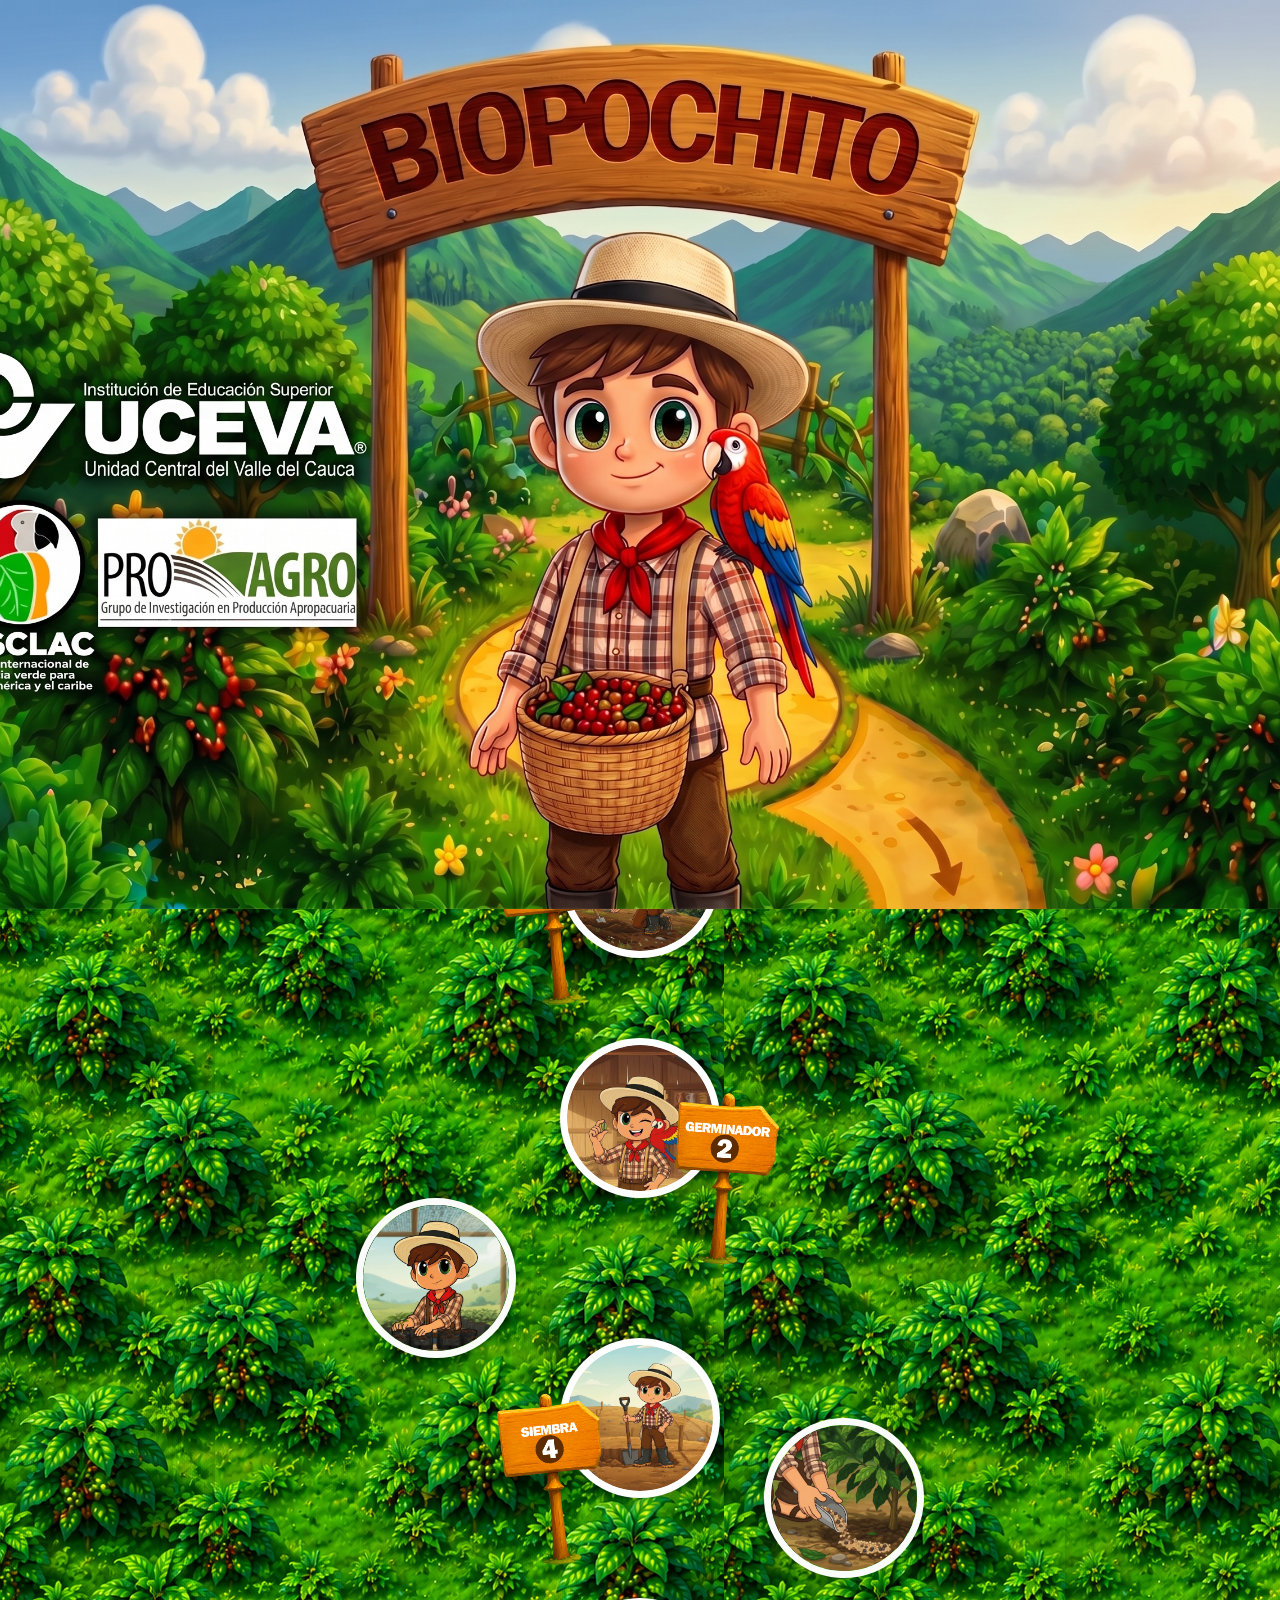
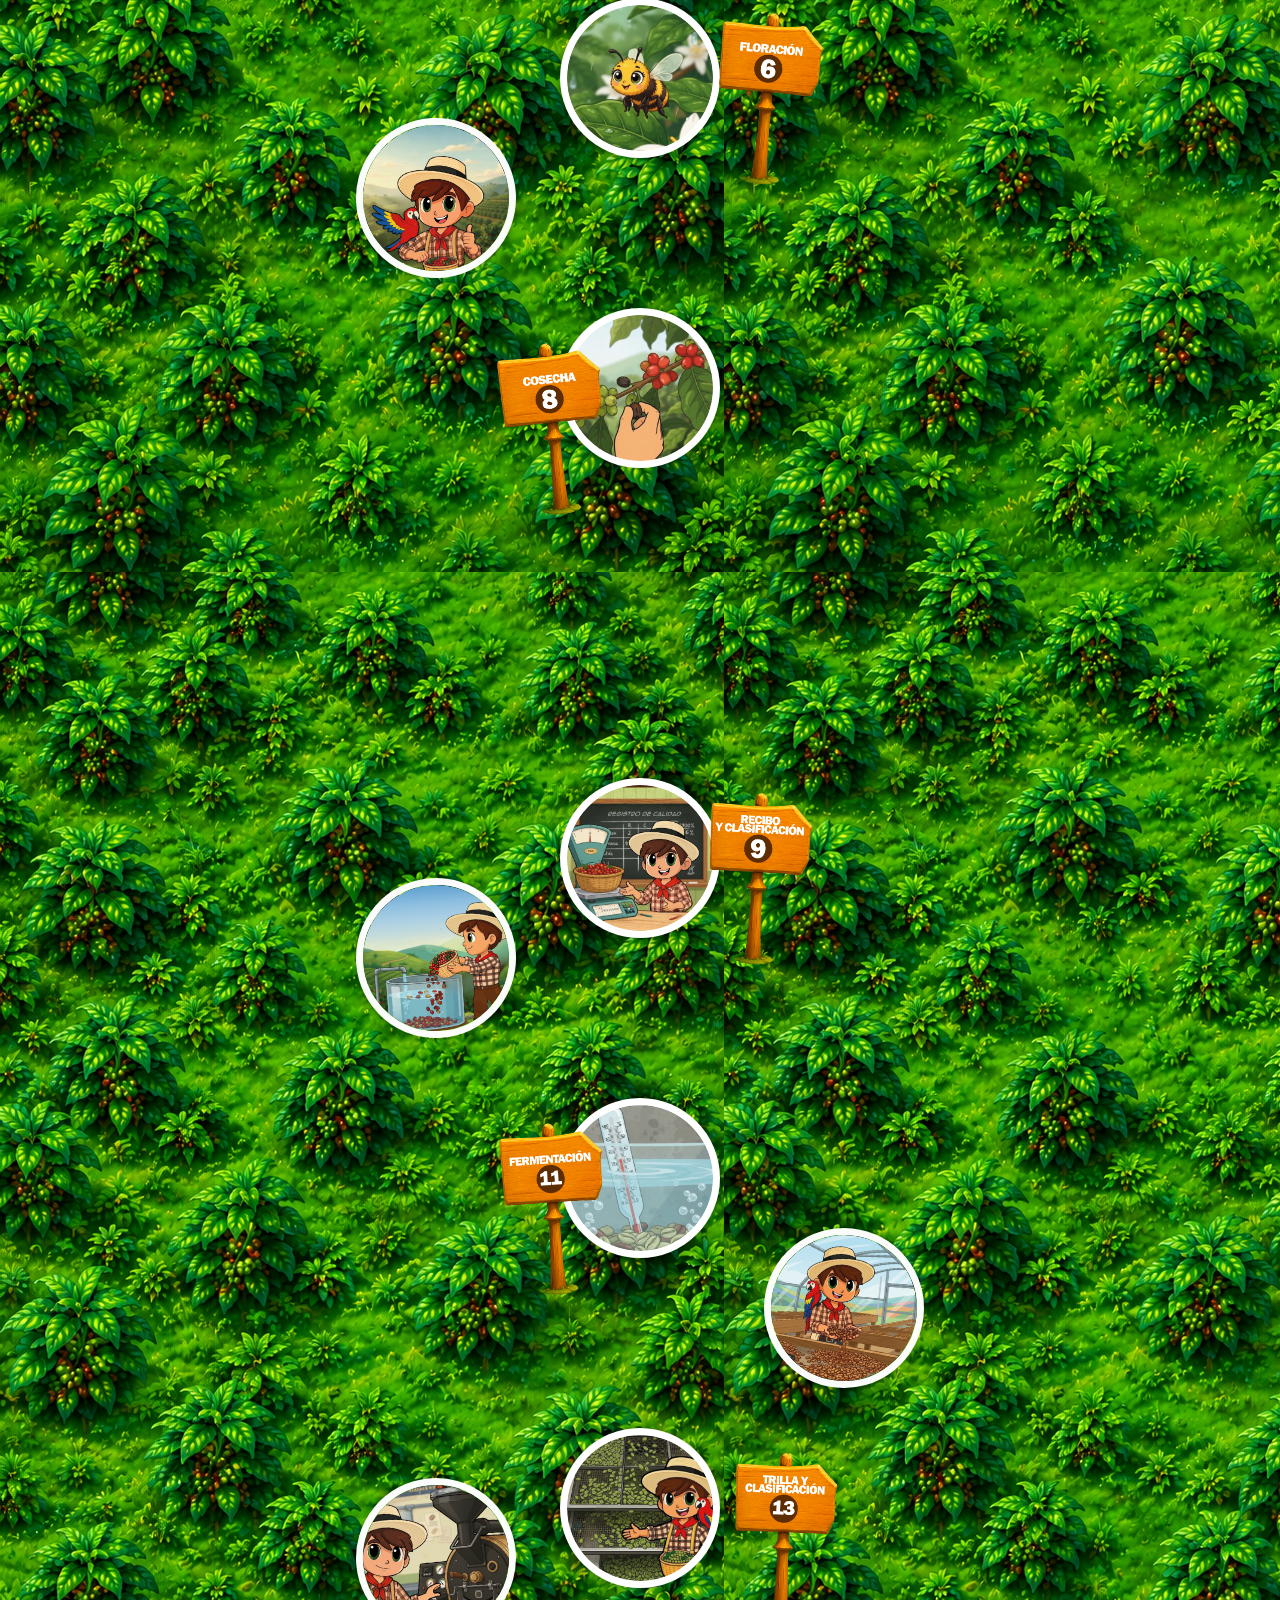
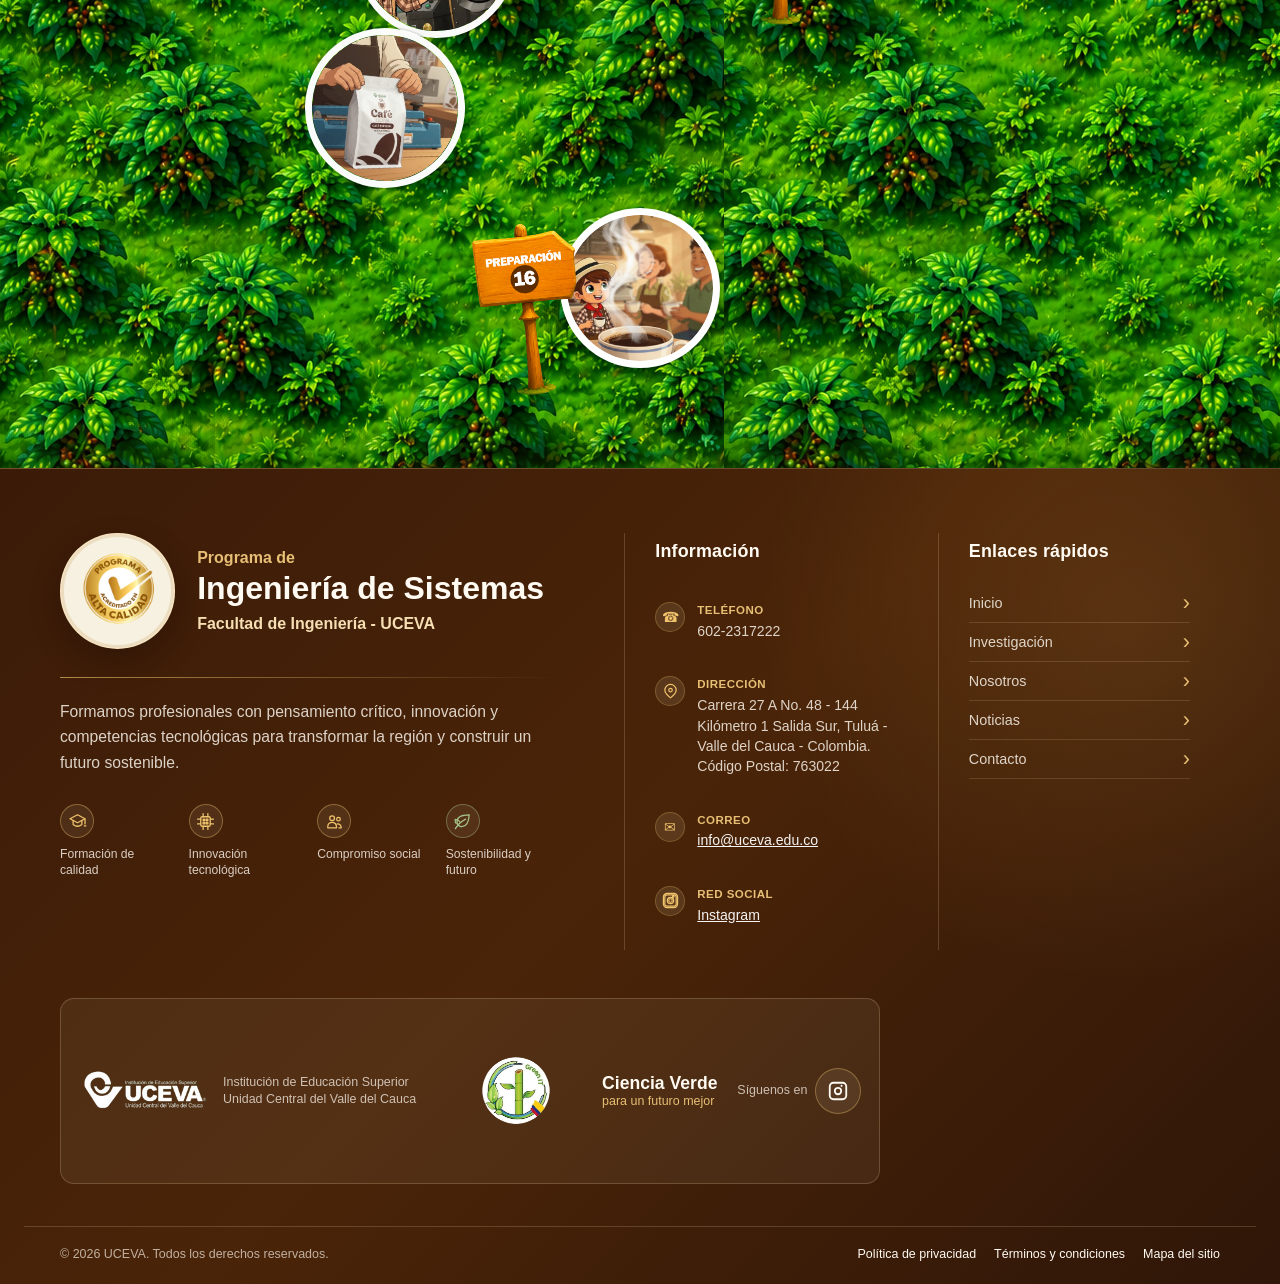
==== commit 785814ff: "Merge pull request #1 from devoid96/daniela Mis cambios" ====
--- a/index.html
+++ b/index.html
@@ -1,28 +1,28 @@
 <!DOCTYPE html>
 <html lang="es">
-
 <head>
     <meta charset="UTF-8">
     <meta name="viewport" content="width=device-width, initial-scale=1.0">
     <title>Ciclo Producción del Cafe</title>
     <link rel="stylesheet" href="style.css">
 </head>
-
 <body>
 
     <!-- SPLASH: imagen de bienvenida al inicio del proyecto -->
     <div id="splash-overlay" class="splash-overlay">
-        <img src="imagenes/Logo inicial biopochito caf hd.jpg" alt="Biopochito inicio" class="splash-image">
+        <img src="imagenes/BIOPOCHITOINICIO.jpg" alt="Biopochito inicio" class="splash-image">
     </div>
 
     <button class="btn-Biopochito" type="button" aria-label="Botón Biopochito" data-audio="Audacity/biopochito.wav"
-        data-titulo="¡Hola! Soy Biopochito"
-        data-desc="Bienvenido. Yo seré tu guía durante todo el recorrido del ciclo del café. ¡Haz clic en iniciar para escucharme!"
-        data-preview-img="imagenes/Biopochito.png">
-
-        <img class="muneco-lateral" src="imagenes/Biopochito sin fondo.png" alt="Biopochito">
-
-    </button>
+    data-titulo="¡Hola! Soy Biopochito"
+    data-desc="Bienvenido. Yo seré tu guía durante todo el recorrido del ciclo del café. ¡Haz clic en iniciar para escucharme!"
+    data-preview-img="imagenes/Biopochito.png">
+
+        <img class="muneco-lateral"
+            src="imagenes/Biopochito sin fondo.png"
+         alt="Biopochito">
+
+</button>
 
     <nav class="navbar">
         <div class="navbar-container">
@@ -42,9 +42,7 @@
         <div class="bienvenida">
             <div class="bienvenida-texto">
                 <h1 class="titulo-bienvenida">¡Bienvenidos!</h1>
-                <p class="parrafo-bienvenida">De la finca a la taza, Biopochito te invita a explorar el fascinante mundo
-                    y la riqueza de nuestra cultura cafetera, en una aventura digital donde la tecnología y la
-                    agricultura cultivan aprendizaje y sostenibilidad</p>
+                <p class="parrafo-bienvenida">De la finca a la taza, Biopochito te invita a explorar el fascinante mundo y la riqueza de nuestra cultura cafetera, en una aventura digital donde la tecnología y la agricultura cultivan aprendizaje y sostenibilidad</p>
                 <button class="btn-descubrir">Recorre el camino del café</button>
             </div>
             <div class="logos-placeholder">
@@ -62,199 +60,176 @@
     </section>
 
     <section class="seccion-fondo" aria-label="Imagen destacada">
-        <button class="circulo-btn circulo-btn-1" type="button" aria-label="Botón circular 1"
-            data-audio="Audacity/1.wav" data-titulo="CICLO DE PRODUCCIÓN AGRÍCOLA DEL CAFÉ"
-            data-video="videosbiopocho/video1.mp4" data-desc="Preparar el terreno es hacer que la tierra esté lista para sembrar café.
+        <button class="circulo-btn circulo-btn-1" type="button" aria-label="Botón circular 1" data-audio="Audacity/1.wav" data-titulo="CICLO DE PRODUCCIÓN AGRÍCOLA DEL CAFÉ" data-video="videosbiopocho/video1.mp4"
+            data-desc="Preparar el terreno es hacer que la tierra esté lista para sembrar café.
                 Primero, se analiza el suelo para saber qué nutrientes necesita.
                 Luego, se limpia el terreno: se quitan malezas y piedras.
                 Por último, en terrenos inclinados, se trazan curvas a nivel para cuidar el suelo y el agua.
                 Así el café crece fuerte y sano.">
-
+            
             <img src="Circulos/CB1.png" alt="Imagen de la primera fase del recorrido del café">
         </button>
 
         <img class="cartel-base cartel-1" src="Fases/cartel1.png" alt="Cartel 1">
-        <button class="circulo-btn circulo-btn-2" type="button" aria-label="Botón circular 2"
-            data-audio="Audacity/2.wav" data-titulo="GERMINADOR" data-video="videosbiopocho/video2.mp4" data-desc="El germinador es el primer paso para tener una planta de café.
+        <button class="circulo-btn circulo-btn-2" type="button" aria-label="Botón circular 2" data-audio="Audacity/2.wav" data-titulo="GERMINADOR" data-video="videosbiopocho/video2.mp4"
+            data-desc="El germinador es el primer paso para tener una planta de café.
                 Se escoge una semilla buena y de una variedad.
                 Se siembra en camas con arena limpia o tierra suave.
                 Se le da sombra y se mantiene húmeda.
                 A los 40 o 70 días, la semilla despierta y nace la planta.
                 ¡Así empieza el café!">
-
-            <img src="Circulos/CB2.png" alt="Imagen de la segunda fase del recorrido del café">
+           
+           <img src="Circulos/CB2.png" alt="Imagen de la segunda fase del recorrido del café">
         </button>
 
         <img class="cartel-base cartel-2" src="Fases/cartel2.png" alt="Cartel 2">
-        <button class="cartel-btn cartel-btn-3" type="button" aria-label="Botón cartel 3" data-audio="Audacity/3.wav"
-            data-titulo="ALMACIGO(VIVERO)" data-video="videosbiopocho/video3.mp4" data-desc="El almácigo es como una guardería para las plantitas de café.
+        <button class="cartel-btn cartel-btn-3" type="button" aria-label="Botón cartel 3" data-audio="Audacity/3.wav" data-titulo="ALMACIGO(VIVERO)" data-video="videosbiopocho/video3.mp4"
+            data-desc="El almácigo es como una guardería para las plantitas de café.
                 Cuando las semillas germinan, las pasamos a bolsas con tierra rica en comida para plantas.
                 Les damos sombra, fertilizante, y las cuidamos de plagas y enfermedades.
                 Elegimos las más fuertes y bonitas.
                 Ahí crecen durante 4 a 6 meses, hasta que están listas para ir al campo.">
-
-            <picture>
-                <source media="(max-width: 820px)" srcset="Circulos/CB3.png">
-                <img src="Fases/cartel3.png" alt="Cartel 3">
-            </picture>
-        </button>
-
-        <button class="circulo-btn circulo-btn-4" type="button" aria-label="Botón circular 3"
-            data-audio="Audacity/4.wav" data-titulo="SIEMBRA EN CAMPO" data-video="videosbiopocho/video4.mp4" data-desc="Llegó el momento de llevar las plantitas de café al campo.
+            
+            <img src="Circulos/CB3.png" alt="Imagen de la tercera fase del recorrido del café">
+        </button>
+
+        <button class="circulo-btn circulo-btn-4" type="button" aria-label="Botón circular 3" data-audio="Audacity/4.wav" data-titulo="SIEMBRA EN CAMPO" data-video="videosbiopocho/video4.mp4"
+            data-desc="Llegó el momento de llevar las plantitas de café al campo.
                 Primero, se traza el terreno y se hacen hoyos en la tierra.
                 Se abona con materia orgánica para que esté bien rica.
                 Con mucho cuidado, se saca la planta de la bolsa y se siembra en el hoyo, sin lastimar sus raíces.
                 En 18 a 24 meses, ¡las plantas empezarán a dar café para cosechar!">
-
+            
             <img src="Circulos/CB4.png" alt="Imagen de la cuarta fase del recorrido del café">
         </button>
 
         <img class="cartel-base cartel-6" src="Fases/cartel6.png" alt="Cartel 6">
-        <button class="cartel-btn cartel-btn-5" type="button" aria-label="Botón cartel 5" data-audio="Audacity/5.wav"
-            data-titulo="MANTENIMIENTO VEGETATIVO" data-desc="Una vez sembrado el café, hay que cuidarlo siempre.
+        <button class="cartel-btn cartel-btn-5" type="button" aria-label="Botón cartel 5" data-audio="Audacity/5.wav" data-titulo="MANTENIMIENTO VEGETATIVO"
+            data-desc="Una vez sembrado el café, hay que cuidarlo siempre.
                 Se le da fertilizante según lo que necesita la tierra.
                 Se limpian las malas hierbas que le roban comida.
                 Se vigilan las plagas y enfermedades, y se controlan con remedios naturales o especiales.
                 Estas labores se hacen cada 1 a 4 meses, durante toda la vida del cultivo.
                 Así el café crece sano y da mucha cosecha.">
-
-            <picture>
-                <source media="(max-width: 820px)" srcset="Circulos/CB5.png">
-                <img src="Fases/cartel5.png" alt="cartel 5">
-            </picture>
+            
+            <img src="Circulos/CB5.png" alt="Imagen de la quinta fase del recorrido del café">
         </button>
 
         <img class="cartel-base cartel-4" src="Fases/cartel4.png" alt="Cartel 4">
-        <button class="circulo-btn circulo-btn-6" type="button" aria-label="Botón circular 4"
-            data-audio="Audacity/6.wav" data-titulo="FLORACIÓN" data-video="videosbiopocho/video6.mp4" data-desc="Llega la época de lluvias y el café se prepara para florecer.
+        <button class="circulo-btn circulo-btn-6" type="button" aria-label="Botón circular 4" data-audio="Audacity/6.wav" data-titulo="FLORACIÓN" data-video="videosbiopocho/video6.mp4"
+            data-desc="Llega la época de lluvias y el café se prepara para florecer.
                 En las ramas aparecen yemas que se convierten en flores blancas, muy olorosas y bonitas.
                 Las flores duran poco tiempo. Con la ayuda de la lluvia y la polinización, nacen los frutos.
                 ¡Así empieza el viaje del café, desde la flor hasta la cosecha!">
-
+            
             <img src="Circulos/CB6.png" alt="Imagen de la sexta fase del recorrido del café">
         </button>
 
         <img class="cartel-base cartel-9" src="Fases/cartel9.png" alt="Cartel 9">
-        <button class="cartel-btn cartel-btn-7" type="button" aria-label="Botón cartel 7" data-audio="Audacity/7.wav"
-            data-titulo="DESARROLLO DEL FRUTO" data-video="videosbiopocho/video7.mp4" data-desc="Ahora el fruto del café empieza a crecer y llenarse de sabor.
+        <button class="cartel-btn cartel-btn-7" type="button" aria-label="Botón cartel 7" data-audio="Audacity/7.wav" data-titulo="DESARROLLO DEL FRUTO" data-video="videosbiopocho/video7.mp4"
+            data-desc="Ahora el fruto del café empieza a crecer y llenarse de sabor.
                 Primero está verde: va guardando nutrientes.
                 Luego se pone pintón: cambia de color poquito a poquito.
                 Al final, está maduro: se ve rojo o amarillo brillante.
                 ¡Ese es el momento perfecto para cosecharlo y que el café quede delicioso!">
-
-            <picture>
-                <source media="(max-width: 820px)" srcset="Circulos/CB7.png">
-                <img src="Fases/cartel7.png" alt="Cartel 7">
-            </picture>
-        </button>
-
-        <button class="circulo-btn circulo-btn-8" type="button" aria-label="Botón circular 5"
-            data-audio="Audacity/8.wav" data-titulo="COSECHA(RECOLECCIÓN)" data-video="videosbiopocho/video8.mp4"
+            
+            <img src="Circulos/CB7.png" alt="Imagen de la séptima fase del recorrido del café">
+        </button>
+        
+        <button class="circulo-btn circulo-btn-8" type="button" aria-label="Botón circular 5" data-audio="Audacity/8.wav" data-titulo="COSECHA(RECOLECCIÓN)" data-video="videosbiopocho/video8.mp4"
             data-desc="Llegó la hora de la cosecha.
                 Se recogen a mano solo los frutos bien maduros, rojos o amarillos.
                 Los frutos verdes, secos o muy maduros se separan.
                 Rápido se llevan al beneficio para que no se echen a perder.
                 ¡Así se empieza a preparar el café rico que tomamos!">
-
+            
             <img src="Circulos/CB8.png" alt="Imagen de la octava fase del recorrido del café">
         </button>
 
         <img class="cartel-base cartel-8" src="Fases/cartel8.png" alt="Cartel 8">
-        <button class="circulo-btn circulo-btn-9" type="button" aria-label="Botón circular 6"
-            data-audio="Audacity/b1.wav" data-titulo="RECIBO Y CLASIFICACIÓN" data-desc="Cuando el café cereza llega del campo, lo recibimos y revisamos.
+        <button class="circulo-btn circulo-btn-9" type="button" aria-label="Botón circular 6" data-audio="Audacity/b1.wav" data-titulo="RECIBO Y CLASIFICACIÓN" 
+            data-desc="Cuando el café cereza llega del campo, lo recibimos y revisamos.
                 Miramos que los frutos estén bien maduros, sanos y sin impurezas.
                 Separamos los que no sirven.
                 Así nos aseguramos de que solo entre al proceso el café de buena calidad.
                 ¡Es el primer control para que el café quede delicioso!.">
-
+        
             <img src="Circulos/CB9.png" alt="Imagen de la novena fase del recorrido del café">
         </button>
 
         <img class="cartel-base cartel-13" src="Fases/cartel13.png" alt="Cartel 13">
-        <button class="cartel-btn cartel-btn-10" type="button" aria-label="Botón cartel 10" data-audio="Audacity/b2.wav"
-            data-titulo="FLOTACION DE CEREZAS Y DESPULPADO" data-video="videosbiopocho/video10.mp4" data-desc="Primero, echamos las cerezas de café en agua. Las que flotan están vacías o secas y se desechan. Las buenas se hunden.
+        <button class="cartel-btn cartel-btn-10" type="button" aria-label="Botón cartel 10" data-audio="Audacity/b2.wav" data-titulo="FLOTACION DE CEREZAS Y DESPULPADO" data-video="videosbiopocho/video10.mp4"
+            data-desc="Primero, echamos las cerezas de café en agua. Las que flotan están vacías o secas y se desechan. Las buenas se hunden.
                 Luego, una máquina les quita la cáscara de afuera. Queda la semilla con una capa pegajosa. Eso se llama café pergamino húmedo.
                 ¡Ya vamos avanzando para tener el café listo!">
-
-            <picture>
-                <source media="(max-width: 820px)" srcset="Circulos/CB10.png">
-                <img src="Fases/cartel10.png" alt="Cartel 10">
-            </picture>
-        </button>
-
-        <button class="circulo-btn circulo-btn-11" type="button" aria-label="Botón circular 7"
-            data-audio="Audacity/b3.wav" data-titulo="FERMENTACIÓN" data-video="videosbiopocho/video11.mp4" data-desc="Después de quitarle la cáscara al café, todavía tiene una capa pegajosa llamada mucílago. Para eliminarla, metemos el café en tanques con agua. 
+                            
+            <img src="Circulos/CB10.png" alt="Imagen de la décima fase del recorrido del café">
+        </button>
+
+        <button class="circulo-btn circulo-btn-11" type="button" aria-label="Botón circular 7" data-audio="Audacity/b3.wav" data-titulo="FERMENTACIÓN" data-video="videosbiopocho/video11.mp4"
+            data-desc="Después de quitarle la cáscara al café, todavía tiene una capa pegajosa llamada mucílago. Para eliminarla, metemos el café en tanques con agua. 
                 Allí, unos microorganismos que viven de forma natural comen esa capa pegajosa. Esto se llama fermentación. 
                 Hay que controlar muy bien el tiempo, porque si se pasa, el café sale con mal sabor. 
                 La fermentación dura entre 12 y 36 horas, dependiendo del clima y la cantidad de café. 
                 ¡Es un paso clave para que después el café sepa rico!">
-
+            
             <img src="Circulos/CB11.png" alt="Imagen de la undécima fase del recorrido del café">
         </button>
 
-        <button class="cartel-btn cartel-btn-12" type="button" aria-label="Botón cartel 12" data-audio="Audacity/b4.wav"
-            data-titulo="LAVADO Y SECADO" data-desc="Una vez que la fermentación terminó, lavamos el café con agua limpia para quitar cualquier resto de pegajosidad. 
+         <button class="cartel-btn cartel-btn-12" type="button" aria-label="Botón cartel 12" data-audio="Audacity/b4.wav" data-titulo="LAVADO Y SECADO"
+            data-desc="Una vez que la fermentación terminó, lavamos el café con agua limpia para quitar cualquier resto de pegajosidad. 
                 Queda bien limpio. Pero ahora está muy mojado y si lo dejamos así, se daña. 
                 Por eso lo secamos. Podemos secarlo al sol en unas camas llamadas marquesinas, o con máquinas especiales. 
                 El objetivo es que el grano tenga solo entre un 10% y un 12% de humedad. 
                 Así evitamos que salgan hongos o que el café fermente de nuevo. 
                 ¡Un café bien seco es un café que se conserva delicioso!">
-
-            <picture>
-                <source media="(max-width: 820px)" srcset="Circulos/CB12.png">
-                <img src="Fases/cartel12.png" alt="Cartel 12">
-            </picture>
+            
+            <img src="Circulos/CB12.png" alt="Imagen de la duodécima fase del recorrido del café">
         </button>
 
         <img class="cartel-base cartel-11" src="Fases/cartel11.png" alt="Cartel 11">
-        <button class="circulo-btn circulo-btn-13" type="button" aria-label="Botón circular 8"
-            data-audio="Audacity/b5.wav" data-titulo="TRILLA Y CLASIFICACIÓN" data-desc="El café ya está secó, pero todavía tiene una capa dura llamada pergamino. 
+        <button class="circulo-btn circulo-btn-13" type="button" aria-label="Botón circular 8" data-audio="Audacity/b5.wav" data-titulo="TRILLA Y CLASIFICACIÓN" 
+            data-desc="El café ya está secó, pero todavía tiene una capa dura llamada pergamino. 
                 Con una máquina que se llama trilladora, le quitamos esa capa. 
                 Ahora obtenemos el café verde, que es el grano listo para tostar. 
                 Pero antes de tostar, tenemos que clasificarlo. 
                 Separamos los granos por tamaño, por color, por densidad, y revisamos que no tengan defectos. 
                 Esto lo hacemos con unas zarandas o con máquinas electrónicas muy modernas. 
                 Así nos aseguramos de que todos los granos sean parejos y de buena calidad.">
-
+            
             <img src="Circulos/CB13.png" alt="Imagen de la decimotercera fase del recorrido del café">
         </button>
 
-        <button class="cartel-btn cartel-btn-14" type="button" aria-label="Botón cartel 14" data-audio="Audacity/b6.wav"
-            data-titulo="TOSTIÓN" data-desc="El café verde aún no huele a café. 
+        <button class="cartel-btn cartel-btn-14" type="button" aria-label="Botón cartel 14" data-audio="Audacity/b6.wav" data-titulo="TOSTIÓN"
+            data-desc="El café verde aún no huele a café. 
                 Ese olor tan rico aparece cuando lo tostamos. 
                 Metemos los granos en una tostadora con temperaturas muy controladas. 
                 Allí pasan reacciones químicas que transforman el grano: se oscurece, se vuelve quebradizo, y nacen los compuestos que dan el aroma, el sabor, el cuerpo y el color. 
                 Dependiendo de cuánto tiempo lo tostemos, el café queda más suave o más fuerte. 
                 ¡La tostión es la magia que despierta todo el sabor del café!">
-
-            <picture>
-                <source media="(max-width: 820px)" srcset="Circulos/CB14.png">
-                <img src="Fases/cartel14.png" alt="Cartel 14">
-            </picture>
-        </button>
-
-        <button class="cartel-btn cartel-btn-15" type="button" aria-label="Botón cartel 15" data-audio="Audacity/b7.wav"
-            data-titulo="MOLIENDA Y EMPAQUE" data-desc="El café tostado se muele para poder prepararlo. 
+            
+            <img src="Circulos/CB14.png" alt="Imagen de la decimocuarta fase del recorrido del café">
+        </button>
+
+        <button class="cartel-btn cartel-btn-15" type="button" aria-label="Botón cartel 15" data-audio="Audacity/b7.wav" data-titulo="MOLIENDA Y EMPAQUE"
+            data-desc="El café tostado se muele para poder prepararlo. 
             La molienda puede ser gruesa, media o fina, según cómo lo vayamos a hacer: por ejemplo, para prensa francesa se necesita gruesa, y para espresso, fina. 
             Una vez molido o en grano, hay que empacarlo muy bien. 
             Usamos bolsas especiales que no dejan pasar la luz, el oxígeno ni la humedad. 
             Así el café conserva su frescura, su aroma y su sabor por mucho más tiempo. 
             Un buen empaque es el mejor amigo del café.">
-
-            <picture>
-                <source media="(max-width: 820px)" srcset="Circulos/CB15.png">
-                <img src="Fases/cartel15.png" alt="Cartel 15">
-            </picture>
-        </button>
-
-        <button class="circulo-btn circulo-btn-16" type="button" aria-label="Botón circular 9"
-            data-audio="Audacity/b8.wav" data-titulo="PREPARACIÓN" data-desc="Por fin llegó el momento de disfrutarlo. 
+            
+            <img src="Circulos/CB15.png" alt="Imagen de la decimoquinta fase del recorrido del café">
+        </button>
+
+        <button class="circulo-btn circulo-btn-16" type="button" aria-label="Botón circular 9" data-audio="Audacity/b8.wav" data-titulo="PREPARACIÓN" 
+        data-desc="Por fin llegó el momento de disfrutarlo. 
         Preparamos la bebida con métodos como filtro, espresso, prensa francesa o V60. 
         Cada método necesita una molienda distinta y un tiempo de extracción diferente. 
         También controlamos la temperatura del agua y la cantidad de café. 
         Si hacemos todo bien, la taza tendrá una fragancia deliciosa, un sabor equilibrado, y notas de acidez o dulzura. 
         ¡Preparar café es un arte, y lo mejor es que al final podemos saborearlo y compartirlo!">
-
+            
             <img src="Circulos/CB16.png" alt="Imagen de la decimosexta fase del recorrido del café">
         </button>
         <img class="cartel-base cartel-16" src="Fases/cartel16.png" alt="Cartel 16">
@@ -265,8 +240,7 @@
             <div class="footer-principal">
                 <section class="footer-programa" aria-labelledby="footer-programa-titulo">
                     <div class="footer-programa-cabecera">
-                        <img src="imagenes/altacalidad.png" alt="Sello de alta calidad UCEVA"
-                            class="footer-acreditacion">
+                        <img src="imagenes/altacalidad.png" alt="Sello de alta calidad UCEVA" class="footer-acreditacion">
                         <div>
                             <p class="footer-programa-pretitle">Programa de</p>
                             <h2 id="footer-programa-titulo">Ingeniería de Sistemas</h2>
@@ -274,101 +248,45 @@
                         </div>
                     </div>
                     <div class="footer-programa-linea"></div>
-                    <p class="footer-programa-descripcion">Formamos profesionales con pensamiento crítico, innovación y
-                        competencias tecnológicas para transformar la región y construir un futuro sostenible.</p>
+                    <p class="footer-programa-descripcion">Formamos profesionales con pensamiento crítico, innovación y competencias tecnológicas para transformar la región y construir un futuro sostenible.</p>
                     <div class="footer-valores" aria-label="Valores del programa">
-                        <div class="footer-valor"><span class="footer-icono" aria-hidden="true"><svg
-                                    viewBox="0 0 24 24">
-                                    <path d="m2.5 8.5 9.5-5 9.5 5-9.5 5-9.5-5Z" />
-                                    <path d="M6.5 10.7v5.1c3.4 2.7 7.6 2.7 11 0v-5.1M21.5 9v6" />
-                                    <path d="M20.5 17.5h2" />
-                                </svg></span><span>Formación de calidad</span></div>
-                        <div class="footer-valor"><span class="footer-icono" aria-hidden="true"><svg
-                                    viewBox="0 0 24 24">
-                                    <rect x="6" y="6" width="12" height="12" rx="2" />
-                                    <path
-                                        d="M9 9h2v2H9zM13 9h2v2h-2zM9 13h2v2H9zM13 13h2v2h-2zM9 2v4m6-4v4M9 18v4m6-4v4M2 9h4m-4 6h4m12-6h4m-4 6h4" />
-                                </svg></span><span>Innovación tecnológica</span></div>
-                        <div class="footer-valor"><span class="footer-icono" aria-hidden="true"><svg
-                                    viewBox="0 0 24 24">
-                                    <circle cx="9" cy="8" r="3" />
-                                    <circle cx="17" cy="9" r="2.3" />
-                                    <path d="M3.5 20v-1.5a5.5 5.5 0 0 1 11 0V20h-11Zm12-5a4.5 4.5 0 0 1 5 4.5V20h-3" />
-                                </svg></span><span>Compromiso social</span></div>
-                        <div class="footer-valor"><span class="footer-icono footer-icono--verde" aria-hidden="true"><svg
-                                    viewBox="0 0 24 24">
-                                    <path d="M20.5 3.5C12 3.5 5 5.7 5 12.3a6.2 6.2 0 0 0 6.2 6.2c6.6 0 8.8-7 9.3-15Z" />
-                                    <path d="M3 21c3.4-5.5 7.4-9.1 13-12" />
-                                    <path d="M4 14.5c-1.1-1.4-1.5-3.1-1.2-5.2 2.7.1 4.5 1.1 5.6 2.8" />
-                                </svg></span><span>Sostenibilidad y futuro</span></div>
+                        <div class="footer-valor"><span class="footer-icono" aria-hidden="true"><svg viewBox="0 0 24 24"><path d="m2.5 8.5 9.5-5 9.5 5-9.5 5-9.5-5Z"/><path d="M6.5 10.7v5.1c3.4 2.7 7.6 2.7 11 0v-5.1M21.5 9v6"/><path d="M20.5 17.5h2"/></svg></span><span>Formación de calidad</span></div>
+                        <div class="footer-valor"><span class="footer-icono" aria-hidden="true"><svg viewBox="0 0 24 24"><rect x="6" y="6" width="12" height="12" rx="2"/><path d="M9 9h2v2H9zM13 9h2v2h-2zM9 13h2v2H9zM13 13h2v2h-2zM9 2v4m6-4v4M9 18v4m6-4v4M2 9h4m-4 6h4m12-6h4m-4 6h4"/></svg></span><span>Innovación tecnológica</span></div>
+                        <div class="footer-valor"><span class="footer-icono" aria-hidden="true"><svg viewBox="0 0 24 24"><circle cx="9" cy="8" r="3"/><circle cx="17" cy="9" r="2.3"/><path d="M3.5 20v-1.5a5.5 5.5 0 0 1 11 0V20h-11Zm12-5a4.5 4.5 0 0 1 5 4.5V20h-3"/></svg></span><span>Compromiso social</span></div>
+                        <div class="footer-valor"><span class="footer-icono footer-icono--verde" aria-hidden="true"><svg viewBox="0 0 24 24"><path d="M20.5 3.5C12 3.5 5 5.7 5 12.3a6.2 6.2 0 0 0 6.2 6.2c6.6 0 8.8-7 9.3-15Z"/><path d="M3 21c3.4-5.5 7.4-9.1 13-12"/><path d="M4 14.5c-1.1-1.4-1.5-3.1-1.2-5.2 2.7.1 4.5 1.1 5.6 2.8"/></svg></span><span>Sostenibilidad y futuro</span></div>
                     </div>
                 </section>
                 <section class="footer-columna footer-contact" aria-labelledby="footer-info-titulo">
                     <h3 id="footer-info-titulo">Información</h3>
-                    <div class="info-item"><span class="icon" aria-hidden="true">☎</span>
-                        <p><span class="info-label">Teléfono</span>602-2317222</p>
-                    </div>
-                    <div class="info-item"><span class="icon" aria-hidden="true"><svg viewBox="0 0 24 24">
-                                <path d="M20 10c0 5-8 11-8 11S4 15 4 10a8 8 0 1 1 16 0Z" />
-                                <circle cx="12" cy="10" r="2.5" />
-                            </svg></span>
-                        <p><span class="info-label">Dirección</span>Carrera 27 A No. 48 - 144<br>Kilómetro 1 Salida Sur,
-                            Tuluá -<br>Valle del Cauca - Colombia.<br>Código Postal: 763022</p>
-                    </div>
-                    <div class="info-item"><span class="icon" aria-hidden="true">✉</span>
-                        <p><span class="info-label">Correo</span><a
-                                href="mailto:info@uceva.edu.co">info@uceva.edu.co</a></p>
-                    </div>
-                    <div class="info-item"><span class="icon" aria-hidden="true"><svg viewBox="0 0 24 24">
-                                <path
-                                    d="M7 2h10a5 5 0 0 1 5 5v10a5 5 0 0 1-5 5H7a5 5 0 0 1-5-5V7a5 5 0 0 1 5-5Zm0 2a3 3 0 0 0-3 3v10a3 3 0 0 0 3 3h10a3 3 0 0 0 3-3V7a3 3 0 0 0-3-3H7Zm5 3.5A4.5 4.5 0 1 1 7.5 12 4.5 4.5 0 0 1 12 7.5Zm0 2A2.5 2.5 0 1 0 14.5 12 2.5 2.5 0 0 0 12 9.5Zm5-3.1a1.1 1.1 0 1 1-1.1-1.1-1.1 1.1 0 0 1 1.1 1.1Z" />
-                            </svg></span>
-                        <p><span class="info-label">Red social</span><a href="https://www.instagram.com/ucevacol/"
-                                target="_blank" rel="noopener noreferrer">Instagram</a></p>
-                    </div>
+                    <div class="info-item"><span class="icon" aria-hidden="true">☎</span><p><span class="info-label">Teléfono</span>602-2317222</p></div>
+                    <div class="info-item"><span class="icon" aria-hidden="true"><svg viewBox="0 0 24 24"><path d="M20 10c0 5-8 11-8 11S4 15 4 10a8 8 0 1 1 16 0Z"/><circle cx="12" cy="10" r="2.5"/></svg></span><p><span class="info-label">Dirección</span>Carrera 27 A No. 48 - 144<br>Kilómetro 1 Salida Sur, Tuluá -<br>Valle del Cauca - Colombia.<br>Código Postal: 763022</p></div>
+                    <div class="info-item"><span class="icon" aria-hidden="true">✉</span><p><span class="info-label">Correo</span><a href="mailto:info@uceva.edu.co">info@uceva.edu.co</a></p></div>
+                    <div class="info-item"><span class="icon" aria-hidden="true"><svg viewBox="0 0 24 24"><path d="M7 2h10a5 5 0 0 1 5 5v10a5 5 0 0 1-5 5H7a5 5 0 0 1-5-5V7a5 5 0 0 1 5-5Zm0 2a3 3 0 0 0-3 3v10a3 3 0 0 0 3 3h10a3 3 0 0 0 3-3V7a3 3 0 0 0-3-3H7Zm5 3.5A4.5 4.5 0 1 1 7.5 12 4.5 4.5 0 0 1 12 7.5Zm0 2A2.5 2.5 0 1 0 14.5 12 2.5 2.5 0 0 0 12 9.5Zm5-3.1a1.1 1.1 0 1 1-1.1-1.1-1.1 1.1 0 0 1 1.1 1.1Z"/></svg></span><p><span class="info-label">Red social</span><a href="https://www.instagram.com/ucevacol/" target="_blank" rel="noopener noreferrer">Instagram</a></p></div>
                 </section>
                 <nav class="footer-columna footer-enlaces" aria-labelledby="footer-enlaces-titulo">
                     <h3 id="footer-enlaces-titulo">Enlaces rápidos</h3>
-                    <a href="https://igsclac.com/es/" target="_blank" rel="noopener noreferrer">Inicio <span
-                            aria-hidden="true">›</span></a>
-                    <a href="https://igsclac.com/es/investigacion/" target="_blank"
-                        rel="noopener noreferrer">Investigación <span aria-hidden="true">›</span></a>
-                    <a href="https://igsclac.com/es/nosotros/" target="_blank" rel="noopener noreferrer">Nosotros <span
-                            aria-hidden="true">›</span></a>
-                    <a href="https://www.uceva.edu.co/category/1030-comunicaciones/noticias/" target="_blank"
-                        rel="noopener noreferrer">Noticias <span aria-hidden="true">›</span></a>
-                    <a href="https://www.uceva.edu.co/transparencia/contactenos/" target="_blank"
-                        rel="noopener noreferrer">Contacto <span aria-hidden="true">›</span></a>
+                    <a href="https://igsclac.com/es/" target="_blank" rel="noopener noreferrer">Inicio <span aria-hidden="true">›</span></a>
+                    <a href="https://igsclac.com/es/investigacion/" target="_blank" rel="noopener noreferrer">Investigación <span aria-hidden="true">›</span></a>
+                    <a href="https://igsclac.com/es/nosotros/" target="_blank" rel="noopener noreferrer">Nosotros <span aria-hidden="true">›</span></a>
+                    <a href="https://www.uceva.edu.co/category/1030-comunicaciones/noticias/" target="_blank" rel="noopener noreferrer">Noticias <span aria-hidden="true">›</span></a>
+                    <a href="https://www.uceva.edu.co/transparencia/contactenos/" target="_blank" rel="noopener noreferrer">Contacto <span aria-hidden="true">›</span></a>
                 </nav>
             </div>
             <section class="footer-identidad" aria-label="Identidad institucional y redes sociales">
-                <div class="footer-uceva"><img src="imagenes/Logo uceva full.png" alt="Logo UCEVA">
-                    <p>Institución de Educación Superior<br>Unidad Central del Valle del Cauca</p>
-                </div>
+                <div class="footer-uceva"><img src="imagenes/Logo uceva full.png" alt="Logo UCEVA"><p>Institución de Educación Superior<br>Unidad Central del Valle del Cauca</p></div>
                 <div class="footer-ciencia">
                     <img src="imagenes/ciencia verde- logo.png" alt="Logo Ciencia Verde" class="footer-ciencia-logo">
                     <div><strong>Ciencia Verde</strong><span>para un futuro mejor</span></div>
                 </div>
                 <div class="footer-redes">
                     <span>Síguenos en</span>
-                    <a href="https://www.instagram.com/cienciaverde.co/" target="_blank" rel="noopener noreferrer"
-                        aria-label="Instagram">
-                        <svg viewBox="0 0 24 24" aria-hidden="true">
-                            <path
-                                d="M7 2h10a5 5 0 0 1 5 5v10a5 5 0 0 1-5 5H7a5 5 0 0 1-5-5V7a5 5 0 0 1 5-5Zm0 2a3 3 0 0 0-3 3v10a3 3 0 0 0 3 3h10a3 3 0 0 0 3-3V7a3 3 0 0 0-3-3H7Zm5 3.5A4.5 4.5 0 1 1 7.5 12 4.5 4.5 0 0 1 12 7.5Zm0 2A2.5 2.5 0 1 0 14.5 12 2.5 2.5 0 0 0 12 9.5Zm5-3.1a1.1 1.1 0 1 1-1.1-1.1 1.1 1.1 0 0 1 1.1 1.1Z" />
-                        </svg>
+                    <a href="https://www.instagram.com/cienciaverde.co/" target="_blank" rel="noopener noreferrer" aria-label="Instagram">
+                        <svg viewBox="0 0 24 24" aria-hidden="true"><path d="M7 2h10a5 5 0 0 1 5 5v10a5 5 0 0 1-5 5H7a5 5 0 0 1-5-5V7a5 5 0 0 1 5-5Zm0 2a3 3 0 0 0-3 3v10a3 3 0 0 0 3 3h10a3 3 0 0 0 3-3V7a3 3 0 0 0-3-3H7Zm5 3.5A4.5 4.5 0 1 1 7.5 12 4.5 4.5 0 0 1 12 7.5Zm0 2A2.5 2.5 0 1 0 14.5 12 2.5 2.5 0 0 0 12 9.5Zm5-3.1a1.1 1.1 0 1 1-1.1-1.1 1.1 1.1 0 0 1 1.1 1.1Z"/></svg>
                     </a>
                 </div>
             </section>
         </div>
-        <div class="footer-bottom">
-            <p class="footer-bottom-text">© 2026 UCEVA. Todos los derechos reservados.</p>
-            <div><a href="https://www.uceva.edu.co/politica-de-seguridad-y-privacidad-de-la-informacion/"
-                    target="_blank" rel="noopener noreferrer">Política de privacidad</a><a
-                    href="https://www.uceva.edu.co/" target="_blank" rel="noopener noreferrer">Términos y
-                    condiciones</a><a href="https://www.uceva.edu.co/mapa-del-sitio/" target="_blank"
-                    rel="noopener noreferrer">Mapa del sitio</a></div>
-        </div>
+        <div class="footer-bottom"><p class="footer-bottom-text">© 2026 UCEVA. Todos los derechos reservados.</p><div><a href="https://www.uceva.edu.co/politica-de-seguridad-y-privacidad-de-la-informacion/" target="_blank" rel="noopener noreferrer">Política de privacidad</a><a href="https://www.uceva.edu.co/" target="_blank" rel="noopener noreferrer">Términos y condiciones</a><a href="https://www.uceva.edu.co/mapa-del-sitio/" target="_blank" rel="noopener noreferrer">Mapa del sitio</a></div></div>
     </footer>
 
     <!-- VENTANA EMERGENTE (MODAL) - Inicialmente oculta -->
@@ -376,14 +294,13 @@
         <div class="modal-contenido">
             <!-- Botón para cerrar la pestaña -->
             <button id="btn-cerrar" class="btn-cerrar">&times;</button>
-
+            
             <!-- Datos dinámicos que cambiarán con JS -->
             <div class="modal-visual">
                 <div class="modal-imagen-marco">
                     <img id="modal-imagen" src="" alt="">
                 </div>
-                <video id="modal-video" class="modal-video oculto" controls playsinline preload="metadata"
-                    aria-label="Video de la fase"></video>
+                <video id="modal-video" class="modal-video oculto" controls playsinline preload="metadata" aria-label="Video de la fase"></video>
                 <p class="modal-imagen-caption">BIOPOCHITO</p>
             </div>
             <h2 id="modal-titulo"></h2>
@@ -393,5 +310,4 @@
 
     <script src="script.js"></script>
 </body>
-
-</html>+</html>
--- a/style.css
+++ b/style.css
@@ -69,13 +69,8 @@
     }
 
     /* keep logo blancos above ProAgro */
-    .bienvenida .logos-placeholder .logo-card:nth-child(2) {
-        order: 3 !important;
-    }
-
-    .bienvenida .logos-placeholder .logo-card:nth-child(3) {
-        order: 2 !important;
-    }
+    .bienvenida .logos-placeholder .logo-card:nth-child(2) { order: 3 !important; }
+    .bienvenida .logos-placeholder .logo-card:nth-child(3) { order: 2 !important; }
 }
 
 body {
@@ -114,12 +109,12 @@
     z-index: 0;
 }
 
-body.pagina-equipo>* {
+body.pagina-equipo > * {
     position: relative;
     z-index: 1;
 }
 
-body.pagina-equipo>.splash-overlay {
+body.pagina-equipo > .splash-overlay {
     position: fixed;
     inset: 0;
     z-index: 9999;
@@ -156,7 +151,7 @@
         radial-gradient(circle at bottom left, rgba(31, 107, 58, 0.05), transparent 40%);
 }
 
-body.pagina-equipo .equipo-panel>* {
+body.pagina-equipo .equipo-panel > * {
     position: relative;
     z-index: 1;
 }
@@ -262,7 +257,7 @@
     height: auto;
     display: block;
     max-width: 520px;
-    filter: drop-shadow(0 18px 24px rgba(0, 0, 0, 0.28));
+    filter: drop-shadow(0 18px 24px rgba(0,0,0,0.28));
 }
 
 .seccion-fondo {
@@ -278,7 +273,7 @@
     background-image: url('imagenes/FONDOFINAL.jpg');
     background-size: cover;
     background-position: center;
-    box-shadow: 0 10px 30px rgba(0, 0, 0, 0.18);
+    box-shadow: 0 10px 30px rgba(0,0,0,0.18);
     overflow: hidden;
 }
 
@@ -294,7 +289,7 @@
     padding: 0;
     cursor: pointer;
     background-color: white;
-    box-shadow: 0 8px 20px rgba(0, 0, 0, 0.16);
+    box-shadow: 0 8px 20px rgba(0,0,0,0.16);
     transition: transform 0.2s ease, box-shadow 0.2s ease;
     display: flex;
     align-items: center;
@@ -306,12 +301,12 @@
     bottom: 2710px;
 }
 
-.seccion-fondo .circulo-btn {
+.seccion-fondo button[data-audio] {
     border: 7px solid rgba(255, 255, 255, 0.98);
     box-shadow: 0 0 0 2px rgba(0, 0, 0, 0.08), 0 8px 20px rgba(0, 0, 0, 0.16);
 }
 
-.seccion-fondo .circulo-btn img {
+.seccion-fondo button[data-audio] img {
     object-position: center center;
 }
 
@@ -383,12 +378,6 @@
     box-shadow: none;
 }
 
-.cartel-btn picture {
-    display: block;
-    width: 100%;
-    height: auto;
-}
-
 .cartel-btn img {
     width: 100%;
     height: auto;
@@ -396,7 +385,43 @@
     object-fit: contain;
 }
 
-.cartel-btn-3 { bottom: 2310px; left: 26%; --cartel-rotate: -7deg; }
+.cartel-btn-3 {
+    bottom: 2310px;
+    left: 26%;
+    --cartel-rotate: 0deg;
+    width: 160px;
+    height: 160px;
+    border-radius: 50%;
+    overflow: hidden;
+    background: transparent;
+}
+
+.cartel-btn-5,
+.cartel-btn-7,
+.cartel-btn-10,
+.cartel-btn-12,
+.cartel-btn-14,
+.cartel-btn-15 {
+    width: 160px;
+    height: 160px;
+    --cartel-rotate: 0deg;
+    border-radius: 50%;
+    overflow: hidden;
+    background: transparent;
+}
+
+.cartel-btn-3 img,
+.cartel-btn-5 img,
+.cartel-btn-7 img,
+.cartel-btn-10 img,
+.cartel-btn-12 img,
+.cartel-btn-14 img,
+.cartel-btn-15 img {
+    width: 100%;
+    height: 100%;
+    object-fit: cover;
+    border-radius: 50%;
+}
 .cartel-btn-5 { bottom: 2090px; left: 74%; --cartel-rotate: 4deg; }
 .cartel-btn-7 { bottom: 1790px; left: 26%; --cartel-rotate: -3deg; }
 .cartel-btn-10 { bottom: 1030px; left: 26%; --cartel-rotate: -4deg; }
@@ -417,59 +442,15 @@
     pointer-events: none;
 }
 
-.cartel-1 {
-    bottom: 2660px;
-    left: 40%;
-    --cartel-rotate: -6deg;
-}
-
-.cartel-2 {
-    bottom: 2400px;
-    left: 60%;
-    --cartel-rotate: 4deg;
-}
-
-.cartel-4 {
-    bottom: 2100px;
-    left: 40%;
-    --cartel-rotate: -6deg;
-}
-
-.cartel-6 {
-    bottom: 1880px;
-    left: 65%;
-    --cartel-rotate: 5deg;
-}
-
-.cartel-8 {
-    bottom: 1550px;
-    left: 40%;
-    --cartel-rotate: -6deg;
-}
-
-.cartel-9 {
-    bottom: 1100px;
-    left: 64%;
-    --cartel-rotate: 3deg;
-}
-
-.cartel-11 {
-    bottom: 770px;
-    left: 40%;
-    --cartel-rotate: -4deg;
-}
-
-.cartel-13 {
-    bottom: 440px;
-    left: 67%;
-    --cartel-rotate: 2deg;
-}
-
-.cartel-16 {
-    bottom: 70px;
-    left: 37%;
-    --cartel-rotate: -6deg;
-}
+.cartel-1 { bottom: 2660px; left: 40%; --cartel-rotate: -6deg; }
+.cartel-2 { bottom: 2400px; left: 60%; --cartel-rotate: 4deg; }
+.cartel-4 { bottom: 2100px; left: 40%; --cartel-rotate: -6deg; }
+.cartel-6 { bottom: 1880px; left: 65%; --cartel-rotate: 5deg; }
+.cartel-8 { bottom: 1550px; left: 40%; --cartel-rotate: -6deg; }
+.cartel-9 { bottom: 1100px; left: 64%; --cartel-rotate: 3deg; }
+.cartel-11 { bottom: 770px; left: 40%; --cartel-rotate: -4deg; }
+.cartel-13 { bottom: 440px; left: 67%; --cartel-rotate: 2deg; }
+.cartel-16 { bottom: 70px; left: 37%; --cartel-rotate: -6deg; }
 
 .contenedor {
     background-color: white;
@@ -477,7 +458,7 @@
     width: 100%;
     padding: 30px;
     border-radius: 12px;
-    box-shadow: 0 4px 15px rgba(0, 0, 0, 0.1);
+    box-shadow: 0 4px 15px rgba(0,0,0,0.1);
     text-align: center;
     margin-top: 8px;
 }
@@ -570,7 +551,7 @@
 
 .etiqueta {
     display: inline-block;
-    background-color: rgba(255, 255, 255, 0.2);
+    background-color: rgba(255,255,255,0.2);
     padding: 8px 14px;
     border-radius: 999px;
     font-weight: 700;
@@ -640,12 +621,7 @@
     font-size: clamp(0.98rem, 1.25vw, 1.08rem);
 }
 
-body.pagina-equipo .equipo-subtitulo strong {
-    font-weight: 700;
-    color: var(--texto-principal);
-}
-
-body.pagina-equipo .equipo-subtitulo+.equipo-subtitulo {
+body.pagina-equipo .equipo-subtitulo + .equipo-subtitulo {
     margin-top: 4px;
 }
 
@@ -804,7 +780,7 @@
 
 .btn-descubrir:hover {
     transform: translateY(-2px);
-    box-shadow: 0 10px 25px rgba(0, 0, 0, 0.12);
+    box-shadow: 0 10px 25px rgba(0,0,0,0.12);
 }
 
 .logos-placeholder {
@@ -827,8 +803,8 @@
 }
 
 .logo-card {
-    background-color: rgba(255, 255, 255, 0.18);
-    border: 1px dashed rgba(255, 255, 255, 0.7);
+    background-color: rgba(255,255,255,0.18);
+    border: 1px dashed rgba(255,255,255,0.7);
     border-radius: 16px;
     min-height: 110px;
     display: flex;
@@ -904,7 +880,7 @@
         display: flex;
         align-items: center;
         justify-content: center;
-        background-color: rgba(255, 255, 255, 0.18);
+        background-color: rgba(255,255,255,0.18);
         border-radius: 16px;
     }
 
@@ -924,15 +900,8 @@
     }
 }
 
-h1 {
-    margin-bottom: 8px;
-}
-
-.subtitulo {
-    color: #666;
-    margin-bottom: 25px;
-    font-size: 14px;
-}
+h1 { margin-bottom: 8px; }
+.subtitulo { color: #666; margin-bottom: 25px; font-size: 14px; }
 
 /* Lista de botones estresada verticalmente */
 .lista-audios {
@@ -960,109 +929,109 @@
 }
 
 .footer-institucional {
-    width: 100vw;
-    margin: 0;
-    padding: 20px 0 5px;
-    background: linear-gradient(180deg, rgba(121, 52, 0, 0.99), rgba(121, 52, 0, 0.99));
-    color: white;
-    position: relative;
-    overflow: hidden;
-    border-top: 1px solid rgba(255, 255, 255, 0.08);
-}
-
-.footer-contenido {
-    position: relative;
-    z-index: 2;
-    max-width: 760px;
-    margin: 0 auto;
-    padding: 0 5%;
-    display: flex;
-    flex-direction: column;
-    align-items: flex-start;
-    gap: 28px;
-    text-align: left;
-}
-
-.footer-contact {
-    display: flex;
-    flex-direction: column;
-    gap: 18px;
-    align-items: flex-start;
-    width: 100%;
-}
-
-.footer-contact h3 {
-    font-size: clamp(1.6rem, 2.1vw, 1.8rem);
-    margin: 0;
-    width: 100%;
-    text-align: left;
-}
-
-.footer-contact .info-item {
-    display: flex;
-    flex-direction: row;
-    gap: 10px;
-    align-items: center;
-    margin: 0;
-    width: 100%;
-}
-
-.footer-contact .info-item p {
-    margin: 0;
-    line-height: 1.4;
-    color: rgba(255, 255, 255, 0.95);
-    font-size: 0.94rem;
-}
-
-.footer-sociales {
-    justify-content: flex-start;
-    margin-top: 10px;
-}
-
-.footer-bottom {
-    margin-top: 28px;
-    padding: 14px 5%;
-    background-color: #ffffff;
-    display: flex;
-    justify-content: flex-start;
-    align-items: center;
-    gap: 12px;
-    border-radius: 0 0 18px 18px;
-    border-top: 1px solid rgba(0, 0, 0, 0.08);
-}
-
-.footer-bottom-text {
-    margin: 0;
-    color: #1f1f1f;
-    font-size: 0.9rem;
-    line-height: 1.5;
-}
-
-.footer-academico {
-    display: flex;
-    align-items: center;
-    gap: 12px;
-    margin-top: 18px;
-    padding-top: 14px;
-    border-top: 1px solid rgba(255, 255, 255, 0.16);
-}
-
-.footer-academico-logo {
-    width: 40px;
-    height: auto;
-    object-fit: contain;
-}
-
-.footer-academico-text p {
-    margin: 0;
-    color: rgba(255, 255, 255, 0.95);
-    font-size: 0.92rem;
-    line-height: 1.4;
-}
-
-.footer-academico-text p:first-child {
-    font-weight: 700;
-}
+        width: 100vw;
+        margin: 0;
+        padding: 20px 0 5px;
+        background: linear-gradient(180deg, rgba(121, 52, 0, 0.99), rgba(121, 52, 0, 0.99));
+        color: white;
+        position: relative;
+        overflow: hidden;
+        border-top: 1px solid rgba(255, 255, 255, 0.08);
+    }
+
+    .footer-contenido {
+        position: relative;
+        z-index: 2;
+        max-width: 760px;
+        margin: 0 auto;
+        padding: 0 5%;
+        display: flex;
+        flex-direction: column;
+        align-items: flex-start;
+        gap: 28px;
+        text-align: left;
+    }
+
+    .footer-contact {
+        display: flex;
+        flex-direction: column;
+        gap: 18px;
+        align-items: flex-start;
+        width: 100%;
+    }
+
+    .footer-contact h3 {
+        font-size: clamp(1.6rem, 2.1vw, 1.8rem);
+        margin: 0;
+        width: 100%;
+        text-align: left;
+    }
+
+    .footer-contact .info-item {
+        display: flex;
+        flex-direction: row;
+        gap: 10px;
+        align-items: center;
+        margin: 0;
+        width: 100%;
+    }
+
+    .footer-contact .info-item p {
+        margin: 0;
+        line-height: 1.4;
+        color: rgba(255,255,255,0.95);
+        font-size: 0.94rem;
+    }
+
+    .footer-sociales {
+        justify-content: flex-start;
+        margin-top: 10px;
+    }
+
+    .footer-bottom {
+        margin-top: 28px;
+        padding: 14px 5%;
+        background-color: #ffffff;
+        display: flex;
+        justify-content: flex-start;
+        align-items: center;
+        gap: 12px;
+        border-radius: 0 0 18px 18px;
+        border-top: 1px solid rgba(0, 0, 0, 0.08);
+    }
+
+    .footer-bottom-text {
+        margin: 0;
+        color: #1f1f1f;
+        font-size: 0.9rem;
+        line-height: 1.5;
+    }
+
+    .footer-academico {
+        display: flex;
+        align-items: center;
+        gap: 12px;
+        margin-top: 18px;
+        padding-top: 14px;
+        border-top: 1px solid rgba(255,255,255,0.16);
+    }
+
+    .footer-academico-logo {
+        width: 40px;
+        height: auto;
+        object-fit: contain;
+    }
+
+    .footer-academico-text p {
+        margin: 0;
+        color: rgba(255,255,255,0.95);
+        font-size: 0.92rem;
+        line-height: 1.4;
+    }
+
+    .footer-academico-text p:first-child {
+        font-weight: 700;
+    }
 
 .info-item {
     display: flex;
@@ -1079,7 +1048,7 @@
     min-width: 30px;
     height: 30px;
     border-radius: 50%;
-    background: rgba(255, 255, 255, 0.12);
+    background: rgba(255,255,255,0.12);
     font-size: 0.95rem;
     color: white;
     padding-top: 0;
@@ -1094,53 +1063,53 @@
 .info-item p {
     margin: 0;
     line-height: 1.5;
-    color: rgba(255, 255, 255, 0.95);
+    color: rgba(255,255,255,0.95);
     font-size: 0.95rem;
 }
 
 .info-item p a {
-    color: rgba(255, 255, 255, 0.95);
+    color: rgba(255,255,255,0.95);
     text-decoration: underline;
 }
 
 .footer-social-link {
-    display: inline-flex;
-    align-items: center;
-    justify-content: center;
-    gap: 6px;
-    margin-left: 12px;
-    height: 24px;
-    padding: 0 8px;
-    border-radius: 999px;
-    background-color: rgba(255, 255, 255, 0.16);
-    color: white;
-    text-decoration: none;
-    font-size: 0.9rem;
-    font-weight: 600;
-}
-
-.footer-social-link:hover {
-    background-color: rgba(255, 255, 255, 0.24);
-}
-
-.footer-social-icon {
-    width: 18px;
-    height: 18px;
+        display: inline-flex;
+        align-items: center;
+        justify-content: center;
+        gap: 6px;
+        margin-left: 12px;
+        height: 24px;
+        padding: 0 8px;
+        border-radius: 999px;
+        background-color: rgba(255, 255, 255, 0.16);
+        color: white;
+        text-decoration: none;
+        font-size: 0.9rem;
+        font-weight: 600;
+    }
+
+    .footer-social-link:hover {
+        background-color: rgba(255, 255, 255, 0.24);
+    }
+
+    .footer-social-icon {
+        width: 18px;
+        height: 18px;
     object-fit: contain;
     display: block;
 }
 
-.footer-character {
-    width: clamp(140px, 22vw, 180px);
-    right: 6%;
-    bottom: 4%;
-}
-
-.footer-bg-logo {
-    width: clamp(220px, 32vw, 320px);
-    right: 6%;
-    top: 40%;
-}
+    .footer-character {
+        width: clamp(140px, 22vw, 180px);
+        right: 6%;
+        bottom: 4%;
+    }
+
+    .footer-bg-logo {
+        width: clamp(220px, 32vw, 320px);
+        right: 6%;
+        top: 40%;
+    }
 
 @media (max-width: 620px) {
     .footer-institucional {
@@ -1257,10 +1226,10 @@
     min-height: 128px;
     padding: 18px;
     text-align: center;
-    background-color: rgba(255, 255, 255, 0.12);
+    background-color: rgba(255,255,255,0.12);
     border: 1px solid rgba(255, 236, 207, 0.28);
     border-radius: 8px;
-    box-shadow: inset 0 1px 0 rgba(255, 255, 255, 0.16);
+    box-shadow: inset 0 1px 0 rgba(255,255,255,0.16);
 }
 
 .footer-sigla {
@@ -1270,7 +1239,7 @@
     min-width: 86px;
     min-height: 38px;
     padding: 8px 13px;
-    border: 1px solid rgba(255, 255, 255, 0.36);
+    border: 1px solid rgba(255,255,255,0.36);
     border-radius: 999px;
     color: #fff3d9;
     font-size: 0.92rem;
@@ -1363,7 +1332,7 @@
 
 .modal-contenido {
     background:
-        linear-gradient(180deg, rgba(255, 255, 255, 0.98), rgba(255, 255, 255, 0.95)),
+        linear-gradient(180deg, rgba(255,255,255,0.98), rgba(255,255,255,0.95)),
         url('imagenes/FONDOPASTO.png');
     padding: 28px;
     border: 2px solid rgba(255, 140, 0, 0.22);
@@ -1374,7 +1343,7 @@
     overflow-y: auto;
     position: relative;
     text-align: center;
-    box-shadow: 0 24px 70px rgba(0, 0, 0, 0.34);
+    box-shadow: 0 24px 70px rgba(0,0,0,0.34);
     animation: modalEntrada 0.22s ease-out;
 }
 
@@ -1432,19 +1401,19 @@
     height: 36px;
     font-size: 28px;
     line-height: 1;
-    background: rgba(255, 255, 255, 0.92);
+    background: rgba(255,255,255,0.92);
     border: none;
     border-radius: 50%;
     cursor: pointer;
     color: #6b6b6b;
-    box-shadow: 0 6px 18px rgba(0, 0, 0, 0.14);
+    box-shadow: 0 6px 18px rgba(0,0,0,0.14);
     transition: color 0.2s ease, transform 0.2s ease, box-shadow 0.2s ease;
 }
 
 .btn-cerrar:hover {
     color: #2e2e2e;
     transform: translateY(-1px);
-    box-shadow: 0 8px 22px rgba(0, 0, 0, 0.18);
+    box-shadow: 0 8px 22px rgba(0,0,0,0.18);
 }
 
 .modal-imagen-marco {
@@ -1460,7 +1429,7 @@
         radial-gradient(circle at 35% 25%, #fff9dc 0 22%, #f4c45d 23% 40%, #78b84b 41% 100%);
     box-shadow:
         0 16px 35px rgba(27, 90, 37, 0.24),
-        inset 0 0 0 8px rgba(255, 255, 255, 0.58);
+        inset 0 0 0 8px rgba(255,255,255,0.58);
 }
 
 .modal-imagen-caption {
@@ -1486,7 +1455,7 @@
     border: 5px solid white;
     border-radius: 50%;
     background-color: #fffaf0;
-    box-shadow: 0 8px 18px rgba(0, 0, 0, 0.2);
+    box-shadow: 0 8px 18px rgba(0,0,0,0.2);
 }
 
 #modal-imagen.modal-imagen-preview-fase {
@@ -1510,7 +1479,7 @@
     line-height: 1.62;
     margin-bottom: 24px;
     text-align: left;
-    background-color: rgba(255, 255, 255, 0.72);
+    background-color: rgba(255,255,255,0.72);
     border-left: 4px solid #ff8c00;
     border-radius: 10px;
     padding: 14px 16px;
@@ -1567,9 +1536,7 @@
 }
 
 /* Clases utilitarias para ocultar elementos */
-.oculto {
-    display: none !important;
-}
+.oculto { display: none !important; }
 
 @keyframes modalEntrada {
     from {
@@ -1659,10 +1626,7 @@
 }
 
 @media (prefers-reduced-motion: reduce) {
-
-    *,
-    *::before,
-    *::after {
+    *, *::before, *::after {
         animation-duration: 0.01ms !important;
         animation-iteration-count: 1 !important;
         transition-duration: 0.01ms !important;
@@ -1715,75 +1679,138 @@
 
     .seccion-fondo {
         height: auto;
-        padding: 28px 14px 34px;
+        padding: 20px 14px 24px;
         display: flex;
         flex-direction: column;
-        align-items: center;
-        justify-content: flex-start;
-        gap: 20px;
+        gap: 10px;
         background-image: none;
-        background-color: rgba(255, 255, 255, 0.75);
+        background-color: rgba(255,255,255,0.75);
+    }
+
+    .circulo-btn,
+    .cartel-btn,
+    .cartel-base {
+        position: relative;
+        left: auto;
+        bottom: auto;
+        transform: none;
+        width: 240px;
+        max-width: 240px;
+        margin: 0 auto;
+        display: block;
+        align-self: center;
+    }
+
+    .circulo-btn {
+        aspect-ratio: 1 / 1;
+        border-radius: 16px;
+        height: 240px;
+        padding: 0;
+        background: linear-gradient(135deg, #ffb347, #ff8c00);
+        color: white;
+        font-weight: 700;
+        font-size: 0.98rem;
+        justify-content: center;
+        text-align: center;
+        box-shadow: 0 8px 18px rgba(0,0,0,0.14);
+    }
+
+    .circulo-btn img,
+    .cartel-btn img {
+        display: block;
+        width: 100%;
+        height: 100%;
+        object-fit: cover;
+        border-radius: 50% !important;
     }
 
     .circulo-btn,
     .cartel-btn {
-        position: relative;
-        left: auto !important;
-        right: auto !important;
-        top: auto !important;
-        bottom: auto !important;
-        transform: none !important;
-        width: 220px;
-        height: 220px;
-        max-width: 220px;
-        min-width: 220px;
-        min-height: 220px;
+        border-radius: 50% !important;
+        overflow: hidden;
+    }
+
+    .cartel-btn {
+        width: 100%;
         aspect-ratio: 1 / 1;
-        margin: 0 auto;
+        min-height: 54px;
+        padding: 0;
+        border-radius: 16px;
+        background: linear-gradient(135deg, #fff5e6, #ffe0b3);
+        color: #8a4500;
+        font-weight: 700;
+        font-size: 0.95rem;
+        box-shadow: 0 6px 14px rgba(0,0,0,0.1);
         display: flex;
         align-items: center;
         justify-content: center;
-        border-radius: 50% !important;
-        overflow: hidden !important;
-        border: 7px solid rgba(255, 255, 255, 0.98) !important;
-        box-shadow: 0 0 0 2px rgba(0, 0, 0, 0.08), 0 8px 20px rgba(0, 0, 0, 0.16) !important;
-        background-color: white !important;
-        background-image: none !important;
-        padding: 0 !important;
-        cursor: pointer;
-        z-index: 2;
-        transition: transform 0.2s ease, box-shadow 0.2s ease;
-    }
-
-    .circulo-btn:hover,
-    .cartel-btn:hover,
-    .circulo-btn:focus-visible,
-    .cartel-btn:focus-visible {
-        transform: scale(1.04) !important;
-        box-shadow: 0 0 0 3px #ff8c00, 0 10px 24px rgba(0, 0, 0, 0.22) !important;
-    }
-
-    .circulo-btn picture,
-    .cartel-btn picture {
+        overflow: hidden;
+    }
+
+    .cartel-btn-3,
+    .cartel-btn-5,
+    .cartel-btn-7,
+    .cartel-btn-10,
+    .cartel-btn-12,
+    .cartel-btn-14,
+    .cartel-btn-15 {
+        background: linear-gradient(135deg, #ffb347, #ff8c00) !important;
+        color: white !important;
+        box-shadow: 0 8px 18px rgba(0,0,0,0.14) !important;
+    }
+
+    .cartel-btn img {
         display: block;
         width: 100%;
         height: 100%;
-        border-radius: 50%;
-        overflow: hidden;
-    }
-
-    .circulo-btn img,
-    .cartel-btn img {
+        object-fit: cover;
+        border-radius: 16px;
+    }
+
+    .cartel-btn:hover,
+    .cartel-btn:focus-visible {
+        transform: none;
+        scale: 1.01;
+    }
+
+    .cartel-base {
+        display: none;
+        pointer-events: none;
+    }
+
+    /* Keep the third-phase photo visible on mobile. */
+    .cartel-btn-3,
+    .cartel-btn-5,
+    .cartel-btn-7,
+    .cartel-btn-10,
+    .cartel-btn-12,
+    .cartel-btn-14,
+    .cartel-btn-15 {
+        width: 220px !important;
+        height: 220px !important;
+        min-height: 220px !important;
+        max-width: 220px !important;
+        background: transparent !important;
+        background-image: none !important;
+        box-shadow:
+            inset 0 0 0 18px rgba(255, 255, 255, 0.95),
+            inset 0 0 0 20px rgba(0, 0, 0, 0.08) !important;
+    }
+
+    .cartel-btn-3 img,
+    .cartel-btn-5 img,
+    .cartel-btn-7 img,
+    .cartel-btn-10 img,
+    .cartel-btn-12 img,
+    .cartel-btn-14 img,
+    .cartel-btn-15 img {
         display: block !important;
-        width: 100%;
-        height: 100%;
-        object-fit: cover !important;
         border-radius: 50% !important;
     }
 
-    .cartel-base {
-        display: none !important;
-        pointer-events: none !important;
+    .seccion-fondo button[data-audio] {
+        border: 7px solid rgba(255, 255, 255, 0.98) !important;
+        box-shadow: 0 0 0 2px rgba(0, 0, 0, 0.08), 0 8px 20px rgba(0, 0, 0, 0.16) !important;
     }
 }
 
@@ -1821,27 +1848,25 @@
     }
 
     .seccion-fondo {
-        padding: 20px 10px 26px;
-        gap: 16px;
+        padding: 16px 10px 18px;
+        gap: 12px;
     }
 
     .circulo-btn,
-    .cartel-btn {
-        width: min(200px, 64vw);
-        height: min(200px, 64vw);
-        max-width: 200px;
-        min-width: 0;
-        min-height: 0;
-        border: 6px solid rgba(255, 255, 255, 0.98) !important;
-        box-shadow: 0 0 0 2px rgba(0, 0, 0, 0.08), 0 6px 16px rgba(0, 0, 0, 0.16) !important;
-    }
-
-    .circulo-btn picture,
-    .cartel-btn picture {
-        display: block;
-        width: 100%;
-        height: 100%;
+    .cartel-btn,
+    .cartel-base {
+        position: relative;
+        width: 220px;
+        max-width: 220px;
+        height: 220px;
+        min-height: 220px;
         border-radius: 50%;
+        overflow: hidden;
+        background-clip: padding-box;
+        box-sizing: border-box;
+        box-shadow:
+            inset 0 0 0 10px rgba(255,255,255,0.95),
+            inset 0 0 0 12px rgba(0,0,0,0.08);
     }
 
     .circulo-btn img,
@@ -2174,7 +2199,7 @@
 
 .footer-uceva p,
 .footer-ciencia span,
-.footer-redes>span {
+.footer-redes > span {
     margin: 0;
     color: rgba(255, 250, 242, 0.72);
     font-size: 0.78rem;
@@ -2188,7 +2213,7 @@
     gap: 6px;
 }
 
-.footer-ciencia>div {
+.footer-ciencia > div {
     display: flex;
     flex-direction: column;
     justify-content: center;
@@ -2271,7 +2296,7 @@
     font-size: 0.78rem;
 }
 
-.footer-bottom>div {
+.footer-bottom > div {
     display: flex;
     flex-wrap: wrap;
     justify-content: flex-end;
@@ -2368,7 +2393,7 @@
         padding: 18px 8px 22px;
     }
 
-    .footer-bottom>div {
+    .footer-bottom > div {
         justify-content: flex-start;
         gap: 10px 16px;
         margin-top: 10px;
@@ -2478,4 +2503,4 @@
         margin-left: -20px;
         margin-right: -20px;
     }
-}+}
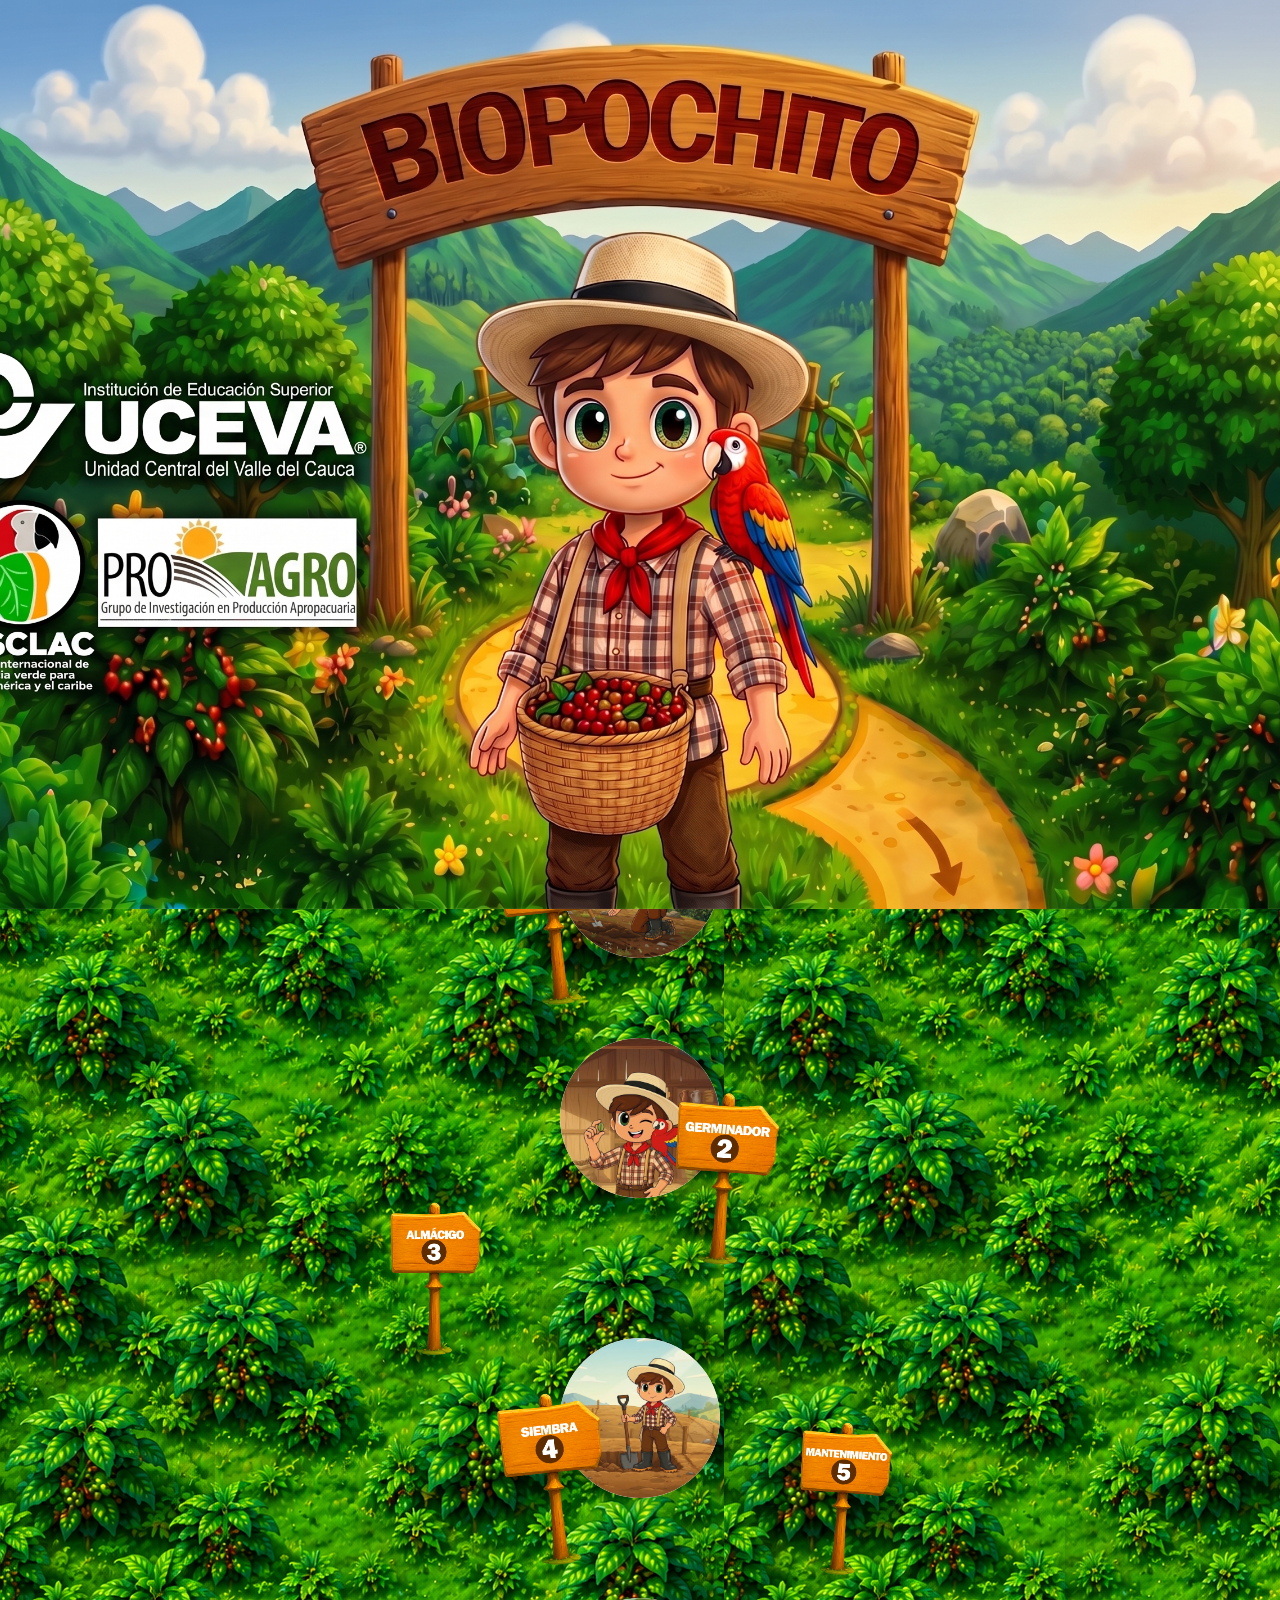
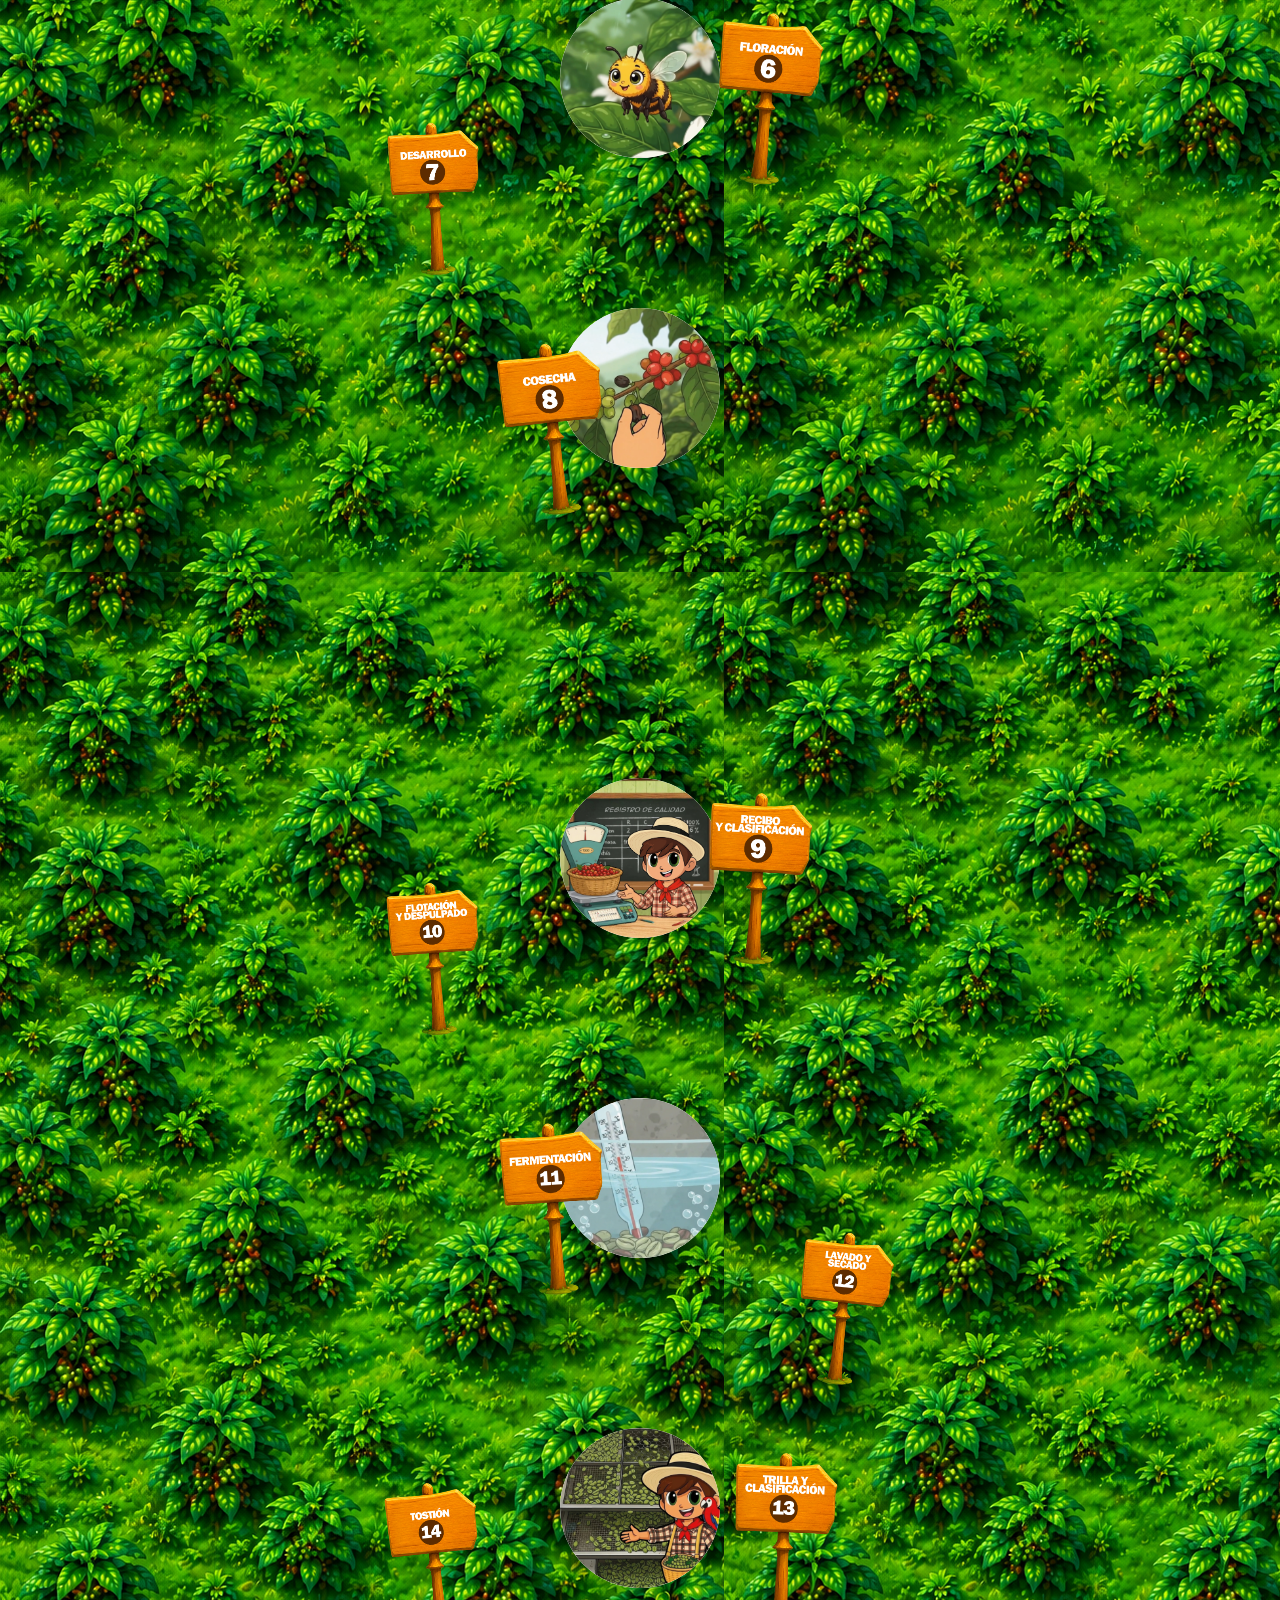
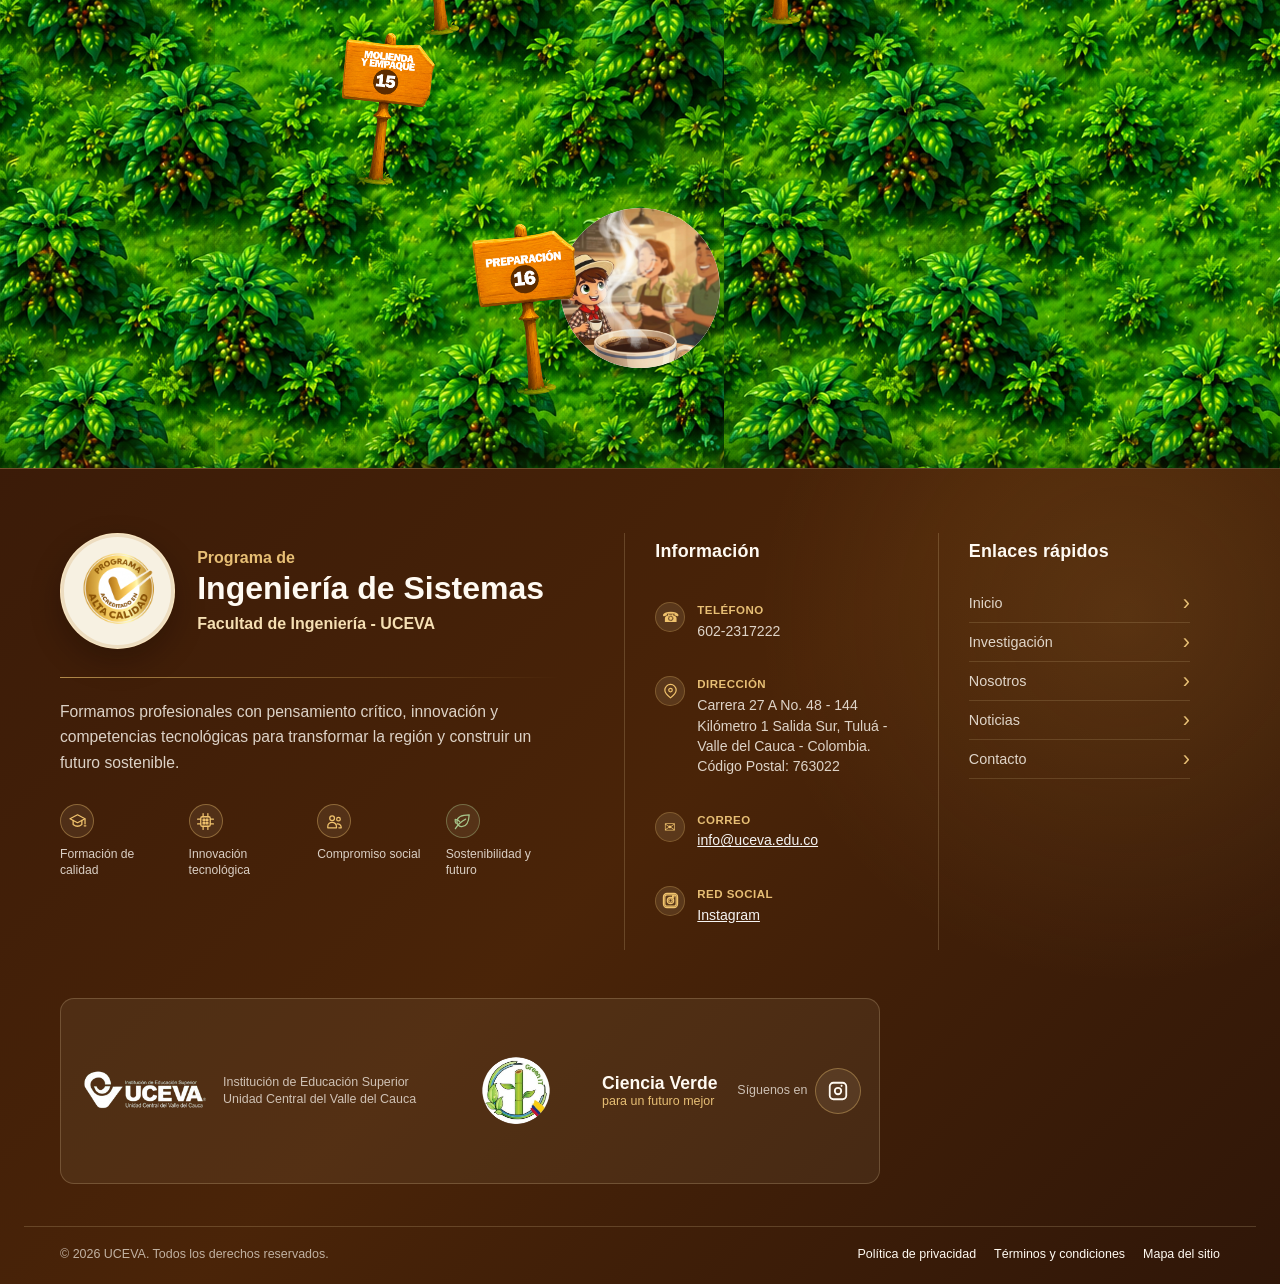
==== commit 0605224e: "Ajuste de codigo con eliminación de audios antiguos" ====
--- a/index.html
+++ b/index.html
@@ -1,28 +1,28 @@
 <!DOCTYPE html>
 <html lang="es">
+
 <head>
     <meta charset="UTF-8">
     <meta name="viewport" content="width=device-width, initial-scale=1.0">
     <title>Ciclo Producción del Cafe</title>
     <link rel="stylesheet" href="style.css">
 </head>
+
 <body>
 
     <!-- SPLASH: imagen de bienvenida al inicio del proyecto -->
     <div id="splash-overlay" class="splash-overlay">
-        <img src="imagenes/BIOPOCHITOINICIO.jpg" alt="Biopochito inicio" class="splash-image">
+        <img src="imagenes/Logo inicial biopochito caf hd.jpg" alt="Biopochito inicio" class="splash-image">
     </div>
 
     <button class="btn-Biopochito" type="button" aria-label="Botón Biopochito" data-audio="Audacity/biopochito.wav"
-    data-titulo="¡Hola! Soy Biopochito"
-    data-desc="Bienvenido. Yo seré tu guía durante todo el recorrido del ciclo del café. ¡Haz clic en iniciar para escucharme!"
-    data-preview-img="imagenes/Biopochito.png">
-
-        <img class="muneco-lateral"
-            src="imagenes/Biopochito sin fondo.png"
-         alt="Biopochito">
-
-</button>
+        data-titulo="¡Hola! Soy Biopochito"
+        data-desc="Bienvenido. Yo seré tu guía durante todo el recorrido del ciclo del café. ¡Haz clic en iniciar para escucharme!"
+        data-preview-img="imagenes/Biopochito.png">
+
+        <img class="muneco-lateral" src="imagenes/Biopochito sin fondo.png" alt="Biopochito">
+
+    </button>
 
     <nav class="navbar">
         <div class="navbar-container">
@@ -42,7 +42,9 @@
         <div class="bienvenida">
             <div class="bienvenida-texto">
                 <h1 class="titulo-bienvenida">¡Bienvenidos!</h1>
-                <p class="parrafo-bienvenida">De la finca a la taza, Biopochito te invita a explorar el fascinante mundo y la riqueza de nuestra cultura cafetera, en una aventura digital donde la tecnología y la agricultura cultivan aprendizaje y sostenibilidad</p>
+                <p class="parrafo-bienvenida">De la finca a la taza, Biopochito te invita a explorar el fascinante mundo
+                    y la riqueza de nuestra cultura cafetera, en una aventura digital donde la tecnología y la
+                    agricultura cultivan aprendizaje y sostenibilidad</p>
                 <button class="btn-descubrir">Recorre el camino del café</button>
             </div>
             <div class="logos-placeholder">
@@ -60,176 +62,197 @@
     </section>
 
     <section class="seccion-fondo" aria-label="Imagen destacada">
-        <button class="circulo-btn circulo-btn-1" type="button" aria-label="Botón circular 1" data-audio="Audacity/1.wav" data-titulo="CICLO DE PRODUCCIÓN AGRÍCOLA DEL CAFÉ" data-video="videosbiopocho/video1.mp4"
-            data-desc="Preparar el terreno es hacer que la tierra esté lista para sembrar café.
+        <button class="circulo-btn circulo-btn-1" type="button" aria-label="Botón circular 1"
+            data-titulo="CICLO DE PRODUCCIÓN AGRÍCOLA DEL CAFÉ" data-video="videosbiopocho/video1.mp4" data-desc="Preparar el terreno es hacer que la tierra esté lista para sembrar café.
                 Primero, se analiza el suelo para saber qué nutrientes necesita.
                 Luego, se limpia el terreno: se quitan malezas y piedras.
                 Por último, en terrenos inclinados, se trazan curvas a nivel para cuidar el suelo y el agua.
                 Así el café crece fuerte y sano.">
-            
+
             <img src="Circulos/CB1.png" alt="Imagen de la primera fase del recorrido del café">
         </button>
 
         <img class="cartel-base cartel-1" src="Fases/cartel1.png" alt="Cartel 1">
-        <button class="circulo-btn circulo-btn-2" type="button" aria-label="Botón circular 2" data-audio="Audacity/2.wav" data-titulo="GERMINADOR" data-video="videosbiopocho/video2.mp4"
-            data-desc="El germinador es el primer paso para tener una planta de café.
+        <button class="circulo-btn circulo-btn-2" type="button" aria-label="Botón circular 2" data-titulo="GERMINADOR"
+            data-video="videosbiopocho/video2.mp4" data-desc="El germinador es el primer paso para tener una planta de café.
                 Se escoge una semilla buena y de una variedad.
                 Se siembra en camas con arena limpia o tierra suave.
                 Se le da sombra y se mantiene húmeda.
                 A los 40 o 70 días, la semilla despierta y nace la planta.
                 ¡Así empieza el café!">
-           
-           <img src="Circulos/CB2.png" alt="Imagen de la segunda fase del recorrido del café">
+
+            <img src="Circulos/CB2.png" alt="Imagen de la segunda fase del recorrido del café">
         </button>
 
         <img class="cartel-base cartel-2" src="Fases/cartel2.png" alt="Cartel 2">
-        <button class="cartel-btn cartel-btn-3" type="button" aria-label="Botón cartel 3" data-audio="Audacity/3.wav" data-titulo="ALMACIGO(VIVERO)" data-video="videosbiopocho/video3.mp4"
-            data-desc="El almácigo es como una guardería para las plantitas de café.
+        <button class="cartel-btn cartel-btn-3" type="button" aria-label="Botón cartel 3" data-titulo="ALMACIGO(VIVERO)"
+            data-video="videosbiopocho/video3.mp4" data-desc="El almácigo es como una guardería para las plantitas de café.
                 Cuando las semillas germinan, las pasamos a bolsas con tierra rica en comida para plantas.
                 Les damos sombra, fertilizante, y las cuidamos de plagas y enfermedades.
                 Elegimos las más fuertes y bonitas.
                 Ahí crecen durante 4 a 6 meses, hasta que están listas para ir al campo.">
-            
-            <img src="Circulos/CB3.png" alt="Imagen de la tercera fase del recorrido del café">
-        </button>
-
-        <button class="circulo-btn circulo-btn-4" type="button" aria-label="Botón circular 3" data-audio="Audacity/4.wav" data-titulo="SIEMBRA EN CAMPO" data-video="videosbiopocho/video4.mp4"
-            data-desc="Llegó el momento de llevar las plantitas de café al campo.
+
+            <picture>
+                <source media="(max-width: 820px)" srcset="Circulos/CB3.png">
+                <img src="Fases/cartel3.png" alt="Cartel 3">
+            </picture>
+        </button>
+
+        <button class="circulo-btn circulo-btn-4" type="button" aria-label="Botón circular 3"
+            data-titulo="SIEMBRA EN CAMPO" data-video="videosbiopocho/video4.mp4" data-desc="Llegó el momento de llevar las plantitas de café al campo.
                 Primero, se traza el terreno y se hacen hoyos en la tierra.
                 Se abona con materia orgánica para que esté bien rica.
                 Con mucho cuidado, se saca la planta de la bolsa y se siembra en el hoyo, sin lastimar sus raíces.
                 En 18 a 24 meses, ¡las plantas empezarán a dar café para cosechar!">
-            
+
             <img src="Circulos/CB4.png" alt="Imagen de la cuarta fase del recorrido del café">
         </button>
 
         <img class="cartel-base cartel-6" src="Fases/cartel6.png" alt="Cartel 6">
-        <button class="cartel-btn cartel-btn-5" type="button" aria-label="Botón cartel 5" data-audio="Audacity/5.wav" data-titulo="MANTENIMIENTO VEGETATIVO"
-            data-desc="Una vez sembrado el café, hay que cuidarlo siempre.
+        <button class="cartel-btn cartel-btn-5" type="button" aria-label="Botón cartel 5"
+            data-titulo="MANTENIMIENTO VEGETATIVO" data-desc="Una vez sembrado el café, hay que cuidarlo siempre.
                 Se le da fertilizante según lo que necesita la tierra.
                 Se limpian las malas hierbas que le roban comida.
                 Se vigilan las plagas y enfermedades, y se controlan con remedios naturales o especiales.
                 Estas labores se hacen cada 1 a 4 meses, durante toda la vida del cultivo.
                 Así el café crece sano y da mucha cosecha.">
-            
-            <img src="Circulos/CB5.png" alt="Imagen de la quinta fase del recorrido del café">
+
+            <picture>
+                <source media="(max-width: 820px)" srcset="Circulos/CB5.png">
+                <img src="Fases/cartel5.png" alt="cartel 5">
+            </picture>
         </button>
 
         <img class="cartel-base cartel-4" src="Fases/cartel4.png" alt="Cartel 4">
-        <button class="circulo-btn circulo-btn-6" type="button" aria-label="Botón circular 4" data-audio="Audacity/6.wav" data-titulo="FLORACIÓN" data-video="videosbiopocho/video6.mp4"
-            data-desc="Llega la época de lluvias y el café se prepara para florecer.
+        <button class="circulo-btn circulo-btn-6" type="button" aria-label="Botón circular 4" data-titulo="FLORACIÓN"
+            data-video="videosbiopocho/video6.mp4" data-desc="Llega la época de lluvias y el café se prepara para florecer.
                 En las ramas aparecen yemas que se convierten en flores blancas, muy olorosas y bonitas.
                 Las flores duran poco tiempo. Con la ayuda de la lluvia y la polinización, nacen los frutos.
                 ¡Así empieza el viaje del café, desde la flor hasta la cosecha!">
-            
+
             <img src="Circulos/CB6.png" alt="Imagen de la sexta fase del recorrido del café">
         </button>
 
         <img class="cartel-base cartel-9" src="Fases/cartel9.png" alt="Cartel 9">
-        <button class="cartel-btn cartel-btn-7" type="button" aria-label="Botón cartel 7" data-audio="Audacity/7.wav" data-titulo="DESARROLLO DEL FRUTO" data-video="videosbiopocho/video7.mp4"
-            data-desc="Ahora el fruto del café empieza a crecer y llenarse de sabor.
+        <button class="cartel-btn cartel-btn-7" type="button" aria-label="Botón cartel 7"
+            data-titulo="DESARROLLO DEL FRUTO" data-video="videosbiopocho/video7.mp4" data-desc="Ahora el fruto del café empieza a crecer y llenarse de sabor.
                 Primero está verde: va guardando nutrientes.
                 Luego se pone pintón: cambia de color poquito a poquito.
                 Al final, está maduro: se ve rojo o amarillo brillante.
                 ¡Ese es el momento perfecto para cosecharlo y que el café quede delicioso!">
-            
-            <img src="Circulos/CB7.png" alt="Imagen de la séptima fase del recorrido del café">
-        </button>
-        
-        <button class="circulo-btn circulo-btn-8" type="button" aria-label="Botón circular 5" data-audio="Audacity/8.wav" data-titulo="COSECHA(RECOLECCIÓN)" data-video="videosbiopocho/video8.mp4"
-            data-desc="Llegó la hora de la cosecha.
+
+            <picture>
+                <source media="(max-width: 820px)" srcset="Circulos/CB7.png">
+                <img src="Fases/cartel7.png" alt="Cartel 7">
+            </picture>
+        </button>
+
+        <button class="circulo-btn circulo-btn-8" type="button" aria-label="Botón circular 5"
+            data-titulo="COSECHA(RECOLECCIÓN)" data-video="videosbiopocho/video8.mp4" data-desc="Llegó la hora de la cosecha.
                 Se recogen a mano solo los frutos bien maduros, rojos o amarillos.
                 Los frutos verdes, secos o muy maduros se separan.
                 Rápido se llevan al beneficio para que no se echen a perder.
                 ¡Así se empieza a preparar el café rico que tomamos!">
-            
+
             <img src="Circulos/CB8.png" alt="Imagen de la octava fase del recorrido del café">
         </button>
 
         <img class="cartel-base cartel-8" src="Fases/cartel8.png" alt="Cartel 8">
-        <button class="circulo-btn circulo-btn-9" type="button" aria-label="Botón circular 6" data-audio="Audacity/b1.wav" data-titulo="RECIBO Y CLASIFICACIÓN" 
-            data-desc="Cuando el café cereza llega del campo, lo recibimos y revisamos.
+        <button class="circulo-btn circulo-btn-9" type="button" aria-label="Botón circular 6"
+            data-titulo="RECIBO Y CLASIFICACIÓN" data-desc="Cuando el café cereza llega del campo, lo recibimos y revisamos.
                 Miramos que los frutos estén bien maduros, sanos y sin impurezas.
                 Separamos los que no sirven.
                 Así nos aseguramos de que solo entre al proceso el café de buena calidad.
                 ¡Es el primer control para que el café quede delicioso!.">
-        
+
             <img src="Circulos/CB9.png" alt="Imagen de la novena fase del recorrido del café">
         </button>
 
         <img class="cartel-base cartel-13" src="Fases/cartel13.png" alt="Cartel 13">
-        <button class="cartel-btn cartel-btn-10" type="button" aria-label="Botón cartel 10" data-audio="Audacity/b2.wav" data-titulo="FLOTACION DE CEREZAS Y DESPULPADO" data-video="videosbiopocho/video10.mp4"
-            data-desc="Primero, echamos las cerezas de café en agua. Las que flotan están vacías o secas y se desechan. Las buenas se hunden.
+        <button class="cartel-btn cartel-btn-10" type="button" aria-label="Botón cartel 10"
+            data-titulo="FLOTACION DE CEREZAS Y DESPULPADO" data-video="videosbiopocho/video10.mp4" data-desc="Primero, echamos las cerezas de café en agua. Las que flotan están vacías o secas y se desechan. Las buenas se hunden.
                 Luego, una máquina les quita la cáscara de afuera. Queda la semilla con una capa pegajosa. Eso se llama café pergamino húmedo.
                 ¡Ya vamos avanzando para tener el café listo!">
-                            
-            <img src="Circulos/CB10.png" alt="Imagen de la décima fase del recorrido del café">
-        </button>
-
-        <button class="circulo-btn circulo-btn-11" type="button" aria-label="Botón circular 7" data-audio="Audacity/b3.wav" data-titulo="FERMENTACIÓN" data-video="videosbiopocho/video11.mp4"
-            data-desc="Después de quitarle la cáscara al café, todavía tiene una capa pegajosa llamada mucílago. Para eliminarla, metemos el café en tanques con agua. 
+
+            <picture>
+                <source media="(max-width: 820px)" srcset="Circulos/CB10.png">
+                <img src="Fases/cartel10.png" alt="Cartel 10">
+            </picture>
+        </button>
+
+        <button class="circulo-btn circulo-btn-11" type="button" aria-label="Botón circular 7"
+            data-titulo="FERMENTACIÓN" data-video="videosbiopocho/video11.mp4" data-desc="Después de quitarle la cáscara al café, todavía tiene una capa pegajosa llamada mucílago. Para eliminarla, metemos el café en tanques con agua. 
                 Allí, unos microorganismos que viven de forma natural comen esa capa pegajosa. Esto se llama fermentación. 
                 Hay que controlar muy bien el tiempo, porque si se pasa, el café sale con mal sabor. 
                 La fermentación dura entre 12 y 36 horas, dependiendo del clima y la cantidad de café. 
                 ¡Es un paso clave para que después el café sepa rico!">
-            
+
             <img src="Circulos/CB11.png" alt="Imagen de la undécima fase del recorrido del café">
         </button>
 
-         <button class="cartel-btn cartel-btn-12" type="button" aria-label="Botón cartel 12" data-audio="Audacity/b4.wav" data-titulo="LAVADO Y SECADO"
-            data-desc="Una vez que la fermentación terminó, lavamos el café con agua limpia para quitar cualquier resto de pegajosidad. 
+        <button class="cartel-btn cartel-btn-12" type="button" aria-label="Botón cartel 12"
+            data-titulo="LAVADO Y SECADO" data-desc="Una vez que la fermentación terminó, lavamos el café con agua limpia para quitar cualquier resto de pegajosidad. 
                 Queda bien limpio. Pero ahora está muy mojado y si lo dejamos así, se daña. 
                 Por eso lo secamos. Podemos secarlo al sol en unas camas llamadas marquesinas, o con máquinas especiales. 
                 El objetivo es que el grano tenga solo entre un 10% y un 12% de humedad. 
                 Así evitamos que salgan hongos o que el café fermente de nuevo. 
                 ¡Un café bien seco es un café que se conserva delicioso!">
-            
-            <img src="Circulos/CB12.png" alt="Imagen de la duodécima fase del recorrido del café">
+
+            <picture>
+                <source media="(max-width: 820px)" srcset="Circulos/CB12.png">
+                <img src="Fases/cartel12.png" alt="Cartel 12">
+            </picture>
         </button>
 
         <img class="cartel-base cartel-11" src="Fases/cartel11.png" alt="Cartel 11">
-        <button class="circulo-btn circulo-btn-13" type="button" aria-label="Botón circular 8" data-audio="Audacity/b5.wav" data-titulo="TRILLA Y CLASIFICACIÓN" 
-            data-desc="El café ya está secó, pero todavía tiene una capa dura llamada pergamino. 
+        <button class="circulo-btn circulo-btn-13" type="button" aria-label="Botón circular 8"
+            data-titulo="TRILLA Y CLASIFICACIÓN" data-desc="El café ya está secó, pero todavía tiene una capa dura llamada pergamino. 
                 Con una máquina que se llama trilladora, le quitamos esa capa. 
                 Ahora obtenemos el café verde, que es el grano listo para tostar. 
                 Pero antes de tostar, tenemos que clasificarlo. 
                 Separamos los granos por tamaño, por color, por densidad, y revisamos que no tengan defectos. 
                 Esto lo hacemos con unas zarandas o con máquinas electrónicas muy modernas. 
                 Así nos aseguramos de que todos los granos sean parejos y de buena calidad.">
-            
+
             <img src="Circulos/CB13.png" alt="Imagen de la decimotercera fase del recorrido del café">
         </button>
 
-        <button class="cartel-btn cartel-btn-14" type="button" aria-label="Botón cartel 14" data-audio="Audacity/b6.wav" data-titulo="TOSTIÓN"
+        <button class="cartel-btn cartel-btn-14" type="button" aria-label="Botón cartel 14" data-titulo="TOSTIÓN"
             data-desc="El café verde aún no huele a café. 
                 Ese olor tan rico aparece cuando lo tostamos. 
                 Metemos los granos en una tostadora con temperaturas muy controladas. 
                 Allí pasan reacciones químicas que transforman el grano: se oscurece, se vuelve quebradizo, y nacen los compuestos que dan el aroma, el sabor, el cuerpo y el color. 
                 Dependiendo de cuánto tiempo lo tostemos, el café queda más suave o más fuerte. 
                 ¡La tostión es la magia que despierta todo el sabor del café!">
-            
-            <img src="Circulos/CB14.png" alt="Imagen de la decimocuarta fase del recorrido del café">
-        </button>
-
-        <button class="cartel-btn cartel-btn-15" type="button" aria-label="Botón cartel 15" data-audio="Audacity/b7.wav" data-titulo="MOLIENDA Y EMPAQUE"
-            data-desc="El café tostado se muele para poder prepararlo. 
+
+            <picture>
+                <source media="(max-width: 820px)" srcset="Circulos/CB14.png">
+                <img src="Fases/cartel14.png" alt="Cartel 14">
+            </picture>
+        </button>
+
+        <button class="cartel-btn cartel-btn-15" type="button" aria-label="Botón cartel 15"
+            data-titulo="MOLIENDA Y EMPAQUE" data-desc="El café tostado se muele para poder prepararlo. 
             La molienda puede ser gruesa, media o fina, según cómo lo vayamos a hacer: por ejemplo, para prensa francesa se necesita gruesa, y para espresso, fina. 
             Una vez molido o en grano, hay que empacarlo muy bien. 
             Usamos bolsas especiales que no dejan pasar la luz, el oxígeno ni la humedad. 
             Así el café conserva su frescura, su aroma y su sabor por mucho más tiempo. 
             Un buen empaque es el mejor amigo del café.">
-            
-            <img src="Circulos/CB15.png" alt="Imagen de la decimoquinta fase del recorrido del café">
-        </button>
-
-        <button class="circulo-btn circulo-btn-16" type="button" aria-label="Botón circular 9" data-audio="Audacity/b8.wav" data-titulo="PREPARACIÓN" 
-        data-desc="Por fin llegó el momento de disfrutarlo. 
+
+            <picture>
+                <source media="(max-width: 820px)" srcset="Circulos/CB15.png">
+                <img src="Fases/cartel15.png" alt="Cartel 15">
+            </picture>
+        </button>
+
+        <button class="circulo-btn circulo-btn-16" type="button" aria-label="Botón circular 9" data-titulo="PREPARACIÓN"
+            data-desc="Por fin llegó el momento de disfrutarlo. 
         Preparamos la bebida con métodos como filtro, espresso, prensa francesa o V60. 
         Cada método necesita una molienda distinta y un tiempo de extracción diferente. 
         También controlamos la temperatura del agua y la cantidad de café. 
         Si hacemos todo bien, la taza tendrá una fragancia deliciosa, un sabor equilibrado, y notas de acidez o dulzura. 
         ¡Preparar café es un arte, y lo mejor es que al final podemos saborearlo y compartirlo!">
-            
+
             <img src="Circulos/CB16.png" alt="Imagen de la decimosexta fase del recorrido del café">
         </button>
         <img class="cartel-base cartel-16" src="Fases/cartel16.png" alt="Cartel 16">
@@ -240,7 +263,8 @@
             <div class="footer-principal">
                 <section class="footer-programa" aria-labelledby="footer-programa-titulo">
                     <div class="footer-programa-cabecera">
-                        <img src="imagenes/altacalidad.png" alt="Sello de alta calidad UCEVA" class="footer-acreditacion">
+                        <img src="imagenes/altacalidad.png" alt="Sello de alta calidad UCEVA"
+                            class="footer-acreditacion">
                         <div>
                             <p class="footer-programa-pretitle">Programa de</p>
                             <h2 id="footer-programa-titulo">Ingeniería de Sistemas</h2>
@@ -248,45 +272,101 @@
                         </div>
                     </div>
                     <div class="footer-programa-linea"></div>
-                    <p class="footer-programa-descripcion">Formamos profesionales con pensamiento crítico, innovación y competencias tecnológicas para transformar la región y construir un futuro sostenible.</p>
+                    <p class="footer-programa-descripcion">Formamos profesionales con pensamiento crítico, innovación y
+                        competencias tecnológicas para transformar la región y construir un futuro sostenible.</p>
                     <div class="footer-valores" aria-label="Valores del programa">
-                        <div class="footer-valor"><span class="footer-icono" aria-hidden="true"><svg viewBox="0 0 24 24"><path d="m2.5 8.5 9.5-5 9.5 5-9.5 5-9.5-5Z"/><path d="M6.5 10.7v5.1c3.4 2.7 7.6 2.7 11 0v-5.1M21.5 9v6"/><path d="M20.5 17.5h2"/></svg></span><span>Formación de calidad</span></div>
-                        <div class="footer-valor"><span class="footer-icono" aria-hidden="true"><svg viewBox="0 0 24 24"><rect x="6" y="6" width="12" height="12" rx="2"/><path d="M9 9h2v2H9zM13 9h2v2h-2zM9 13h2v2H9zM13 13h2v2h-2zM9 2v4m6-4v4M9 18v4m6-4v4M2 9h4m-4 6h4m12-6h4m-4 6h4"/></svg></span><span>Innovación tecnológica</span></div>
-                        <div class="footer-valor"><span class="footer-icono" aria-hidden="true"><svg viewBox="0 0 24 24"><circle cx="9" cy="8" r="3"/><circle cx="17" cy="9" r="2.3"/><path d="M3.5 20v-1.5a5.5 5.5 0 0 1 11 0V20h-11Zm12-5a4.5 4.5 0 0 1 5 4.5V20h-3"/></svg></span><span>Compromiso social</span></div>
-                        <div class="footer-valor"><span class="footer-icono footer-icono--verde" aria-hidden="true"><svg viewBox="0 0 24 24"><path d="M20.5 3.5C12 3.5 5 5.7 5 12.3a6.2 6.2 0 0 0 6.2 6.2c6.6 0 8.8-7 9.3-15Z"/><path d="M3 21c3.4-5.5 7.4-9.1 13-12"/><path d="M4 14.5c-1.1-1.4-1.5-3.1-1.2-5.2 2.7.1 4.5 1.1 5.6 2.8"/></svg></span><span>Sostenibilidad y futuro</span></div>
+                        <div class="footer-valor"><span class="footer-icono" aria-hidden="true"><svg
+                                    viewBox="0 0 24 24">
+                                    <path d="m2.5 8.5 9.5-5 9.5 5-9.5 5-9.5-5Z" />
+                                    <path d="M6.5 10.7v5.1c3.4 2.7 7.6 2.7 11 0v-5.1M21.5 9v6" />
+                                    <path d="M20.5 17.5h2" />
+                                </svg></span><span>Formación de calidad</span></div>
+                        <div class="footer-valor"><span class="footer-icono" aria-hidden="true"><svg
+                                    viewBox="0 0 24 24">
+                                    <rect x="6" y="6" width="12" height="12" rx="2" />
+                                    <path
+                                        d="M9 9h2v2H9zM13 9h2v2h-2zM9 13h2v2H9zM13 13h2v2h-2zM9 2v4m6-4v4M9 18v4m6-4v4M2 9h4m-4 6h4m12-6h4m-4 6h4" />
+                                </svg></span><span>Innovación tecnológica</span></div>
+                        <div class="footer-valor"><span class="footer-icono" aria-hidden="true"><svg
+                                    viewBox="0 0 24 24">
+                                    <circle cx="9" cy="8" r="3" />
+                                    <circle cx="17" cy="9" r="2.3" />
+                                    <path d="M3.5 20v-1.5a5.5 5.5 0 0 1 11 0V20h-11Zm12-5a4.5 4.5 0 0 1 5 4.5V20h-3" />
+                                </svg></span><span>Compromiso social</span></div>
+                        <div class="footer-valor"><span class="footer-icono footer-icono--verde" aria-hidden="true"><svg
+                                    viewBox="0 0 24 24">
+                                    <path d="M20.5 3.5C12 3.5 5 5.7 5 12.3a6.2 6.2 0 0 0 6.2 6.2c6.6 0 8.8-7 9.3-15Z" />
+                                    <path d="M3 21c3.4-5.5 7.4-9.1 13-12" />
+                                    <path d="M4 14.5c-1.1-1.4-1.5-3.1-1.2-5.2 2.7.1 4.5 1.1 5.6 2.8" />
+                                </svg></span><span>Sostenibilidad y futuro</span></div>
                     </div>
                 </section>
                 <section class="footer-columna footer-contact" aria-labelledby="footer-info-titulo">
                     <h3 id="footer-info-titulo">Información</h3>
-                    <div class="info-item"><span class="icon" aria-hidden="true">☎</span><p><span class="info-label">Teléfono</span>602-2317222</p></div>
-                    <div class="info-item"><span class="icon" aria-hidden="true"><svg viewBox="0 0 24 24"><path d="M20 10c0 5-8 11-8 11S4 15 4 10a8 8 0 1 1 16 0Z"/><circle cx="12" cy="10" r="2.5"/></svg></span><p><span class="info-label">Dirección</span>Carrera 27 A No. 48 - 144<br>Kilómetro 1 Salida Sur, Tuluá -<br>Valle del Cauca - Colombia.<br>Código Postal: 763022</p></div>
-                    <div class="info-item"><span class="icon" aria-hidden="true">✉</span><p><span class="info-label">Correo</span><a href="mailto:info@uceva.edu.co">info@uceva.edu.co</a></p></div>
-                    <div class="info-item"><span class="icon" aria-hidden="true"><svg viewBox="0 0 24 24"><path d="M7 2h10a5 5 0 0 1 5 5v10a5 5 0 0 1-5 5H7a5 5 0 0 1-5-5V7a5 5 0 0 1 5-5Zm0 2a3 3 0 0 0-3 3v10a3 3 0 0 0 3 3h10a3 3 0 0 0 3-3V7a3 3 0 0 0-3-3H7Zm5 3.5A4.5 4.5 0 1 1 7.5 12 4.5 4.5 0 0 1 12 7.5Zm0 2A2.5 2.5 0 1 0 14.5 12 2.5 2.5 0 0 0 12 9.5Zm5-3.1a1.1 1.1 0 1 1-1.1-1.1-1.1 1.1 0 0 1 1.1 1.1Z"/></svg></span><p><span class="info-label">Red social</span><a href="https://www.instagram.com/ucevacol/" target="_blank" rel="noopener noreferrer">Instagram</a></p></div>
+                    <div class="info-item"><span class="icon" aria-hidden="true">☎</span>
+                        <p><span class="info-label">Teléfono</span>602-2317222</p>
+                    </div>
+                    <div class="info-item"><span class="icon" aria-hidden="true"><svg viewBox="0 0 24 24">
+                                <path d="M20 10c0 5-8 11-8 11S4 15 4 10a8 8 0 1 1 16 0Z" />
+                                <circle cx="12" cy="10" r="2.5" />
+                            </svg></span>
+                        <p><span class="info-label">Dirección</span>Carrera 27 A No. 48 - 144<br>Kilómetro 1 Salida Sur,
+                            Tuluá -<br>Valle del Cauca - Colombia.<br>Código Postal: 763022</p>
+                    </div>
+                    <div class="info-item"><span class="icon" aria-hidden="true">✉</span>
+                        <p><span class="info-label">Correo</span><a
+                                href="mailto:info@uceva.edu.co">info@uceva.edu.co</a></p>
+                    </div>
+                    <div class="info-item"><span class="icon" aria-hidden="true"><svg viewBox="0 0 24 24">
+                                <path
+                                    d="M7 2h10a5 5 0 0 1 5 5v10a5 5 0 0 1-5 5H7a5 5 0 0 1-5-5V7a5 5 0 0 1 5-5Zm0 2a3 3 0 0 0-3 3v10a3 3 0 0 0 3 3h10a3 3 0 0 0 3-3V7a3 3 0 0 0-3-3H7Zm5 3.5A4.5 4.5 0 1 1 7.5 12 4.5 4.5 0 0 1 12 7.5Zm0 2A2.5 2.5 0 1 0 14.5 12 2.5 2.5 0 0 0 12 9.5Zm5-3.1a1.1 1.1 0 1 1-1.1-1.1-1.1 1.1 0 0 1 1.1 1.1Z" />
+                            </svg></span>
+                        <p><span class="info-label">Red social</span><a href="https://www.instagram.com/ucevacol/"
+                                target="_blank" rel="noopener noreferrer">Instagram</a></p>
+                    </div>
                 </section>
                 <nav class="footer-columna footer-enlaces" aria-labelledby="footer-enlaces-titulo">
                     <h3 id="footer-enlaces-titulo">Enlaces rápidos</h3>
-                    <a href="https://igsclac.com/es/" target="_blank" rel="noopener noreferrer">Inicio <span aria-hidden="true">›</span></a>
-                    <a href="https://igsclac.com/es/investigacion/" target="_blank" rel="noopener noreferrer">Investigación <span aria-hidden="true">›</span></a>
-                    <a href="https://igsclac.com/es/nosotros/" target="_blank" rel="noopener noreferrer">Nosotros <span aria-hidden="true">›</span></a>
-                    <a href="https://www.uceva.edu.co/category/1030-comunicaciones/noticias/" target="_blank" rel="noopener noreferrer">Noticias <span aria-hidden="true">›</span></a>
-                    <a href="https://www.uceva.edu.co/transparencia/contactenos/" target="_blank" rel="noopener noreferrer">Contacto <span aria-hidden="true">›</span></a>
+                    <a href="https://igsclac.com/es/" target="_blank" rel="noopener noreferrer">Inicio <span
+                            aria-hidden="true">›</span></a>
+                    <a href="https://igsclac.com/es/investigacion/" target="_blank"
+                        rel="noopener noreferrer">Investigación <span aria-hidden="true">›</span></a>
+                    <a href="https://igsclac.com/es/nosotros/" target="_blank" rel="noopener noreferrer">Nosotros <span
+                            aria-hidden="true">›</span></a>
+                    <a href="https://www.uceva.edu.co/category/1030-comunicaciones/noticias/" target="_blank"
+                        rel="noopener noreferrer">Noticias <span aria-hidden="true">›</span></a>
+                    <a href="https://www.uceva.edu.co/transparencia/contactenos/" target="_blank"
+                        rel="noopener noreferrer">Contacto <span aria-hidden="true">›</span></a>
                 </nav>
             </div>
             <section class="footer-identidad" aria-label="Identidad institucional y redes sociales">
-                <div class="footer-uceva"><img src="imagenes/Logo uceva full.png" alt="Logo UCEVA"><p>Institución de Educación Superior<br>Unidad Central del Valle del Cauca</p></div>
+                <div class="footer-uceva"><img src="imagenes/Logo uceva full.png" alt="Logo UCEVA">
+                    <p>Institución de Educación Superior<br>Unidad Central del Valle del Cauca</p>
+                </div>
                 <div class="footer-ciencia">
                     <img src="imagenes/ciencia verde- logo.png" alt="Logo Ciencia Verde" class="footer-ciencia-logo">
                     <div><strong>Ciencia Verde</strong><span>para un futuro mejor</span></div>
                 </div>
                 <div class="footer-redes">
                     <span>Síguenos en</span>
-                    <a href="https://www.instagram.com/cienciaverde.co/" target="_blank" rel="noopener noreferrer" aria-label="Instagram">
-                        <svg viewBox="0 0 24 24" aria-hidden="true"><path d="M7 2h10a5 5 0 0 1 5 5v10a5 5 0 0 1-5 5H7a5 5 0 0 1-5-5V7a5 5 0 0 1 5-5Zm0 2a3 3 0 0 0-3 3v10a3 3 0 0 0 3 3h10a3 3 0 0 0 3-3V7a3 3 0 0 0-3-3H7Zm5 3.5A4.5 4.5 0 1 1 7.5 12 4.5 4.5 0 0 1 12 7.5Zm0 2A2.5 2.5 0 1 0 14.5 12 2.5 2.5 0 0 0 12 9.5Zm5-3.1a1.1 1.1 0 1 1-1.1-1.1 1.1 1.1 0 0 1 1.1 1.1Z"/></svg>
+                    <a href="https://www.instagram.com/cienciaverde.co/" target="_blank" rel="noopener noreferrer"
+                        aria-label="Instagram">
+                        <svg viewBox="0 0 24 24" aria-hidden="true">
+                            <path
+                                d="M7 2h10a5 5 0 0 1 5 5v10a5 5 0 0 1-5 5H7a5 5 0 0 1-5-5V7a5 5 0 0 1 5-5Zm0 2a3 3 0 0 0-3 3v10a3 3 0 0 0 3 3h10a3 3 0 0 0 3-3V7a3 3 0 0 0-3-3H7Zm5 3.5A4.5 4.5 0 1 1 7.5 12 4.5 4.5 0 0 1 12 7.5Zm0 2A2.5 2.5 0 1 0 14.5 12 2.5 2.5 0 0 0 12 9.5Zm5-3.1a1.1 1.1 0 1 1-1.1-1.1 1.1 1.1 0 0 1 1.1 1.1Z" />
+                        </svg>
                     </a>
                 </div>
             </section>
         </div>
-        <div class="footer-bottom"><p class="footer-bottom-text">© 2026 UCEVA. Todos los derechos reservados.</p><div><a href="https://www.uceva.edu.co/politica-de-seguridad-y-privacidad-de-la-informacion/" target="_blank" rel="noopener noreferrer">Política de privacidad</a><a href="https://www.uceva.edu.co/" target="_blank" rel="noopener noreferrer">Términos y condiciones</a><a href="https://www.uceva.edu.co/mapa-del-sitio/" target="_blank" rel="noopener noreferrer">Mapa del sitio</a></div></div>
+        <div class="footer-bottom">
+            <p class="footer-bottom-text">© 2026 UCEVA. Todos los derechos reservados.</p>
+            <div><a href="https://www.uceva.edu.co/politica-de-seguridad-y-privacidad-de-la-informacion/"
+                    target="_blank" rel="noopener noreferrer">Política de privacidad</a><a
+                    href="https://www.uceva.edu.co/" target="_blank" rel="noopener noreferrer">Términos y
+                    condiciones</a><a href="https://www.uceva.edu.co/mapa-del-sitio/" target="_blank"
+                    rel="noopener noreferrer">Mapa del sitio</a></div>
+        </div>
     </footer>
 
     <!-- VENTANA EMERGENTE (MODAL) - Inicialmente oculta -->
@@ -294,13 +374,14 @@
         <div class="modal-contenido">
             <!-- Botón para cerrar la pestaña -->
             <button id="btn-cerrar" class="btn-cerrar">&times;</button>
-            
+
             <!-- Datos dinámicos que cambiarán con JS -->
             <div class="modal-visual">
                 <div class="modal-imagen-marco">
                     <img id="modal-imagen" src="" alt="">
                 </div>
-                <video id="modal-video" class="modal-video oculto" controls playsinline preload="metadata" aria-label="Video de la fase"></video>
+                <video id="modal-video" class="modal-video oculto" controls playsinline preload="metadata"
+                    aria-label="Video de la fase"></video>
                 <p class="modal-imagen-caption">BIOPOCHITO</p>
             </div>
             <h2 id="modal-titulo"></h2>
@@ -310,4 +391,5 @@
 
     <script src="script.js"></script>
 </body>
-</html>
+
+</html>
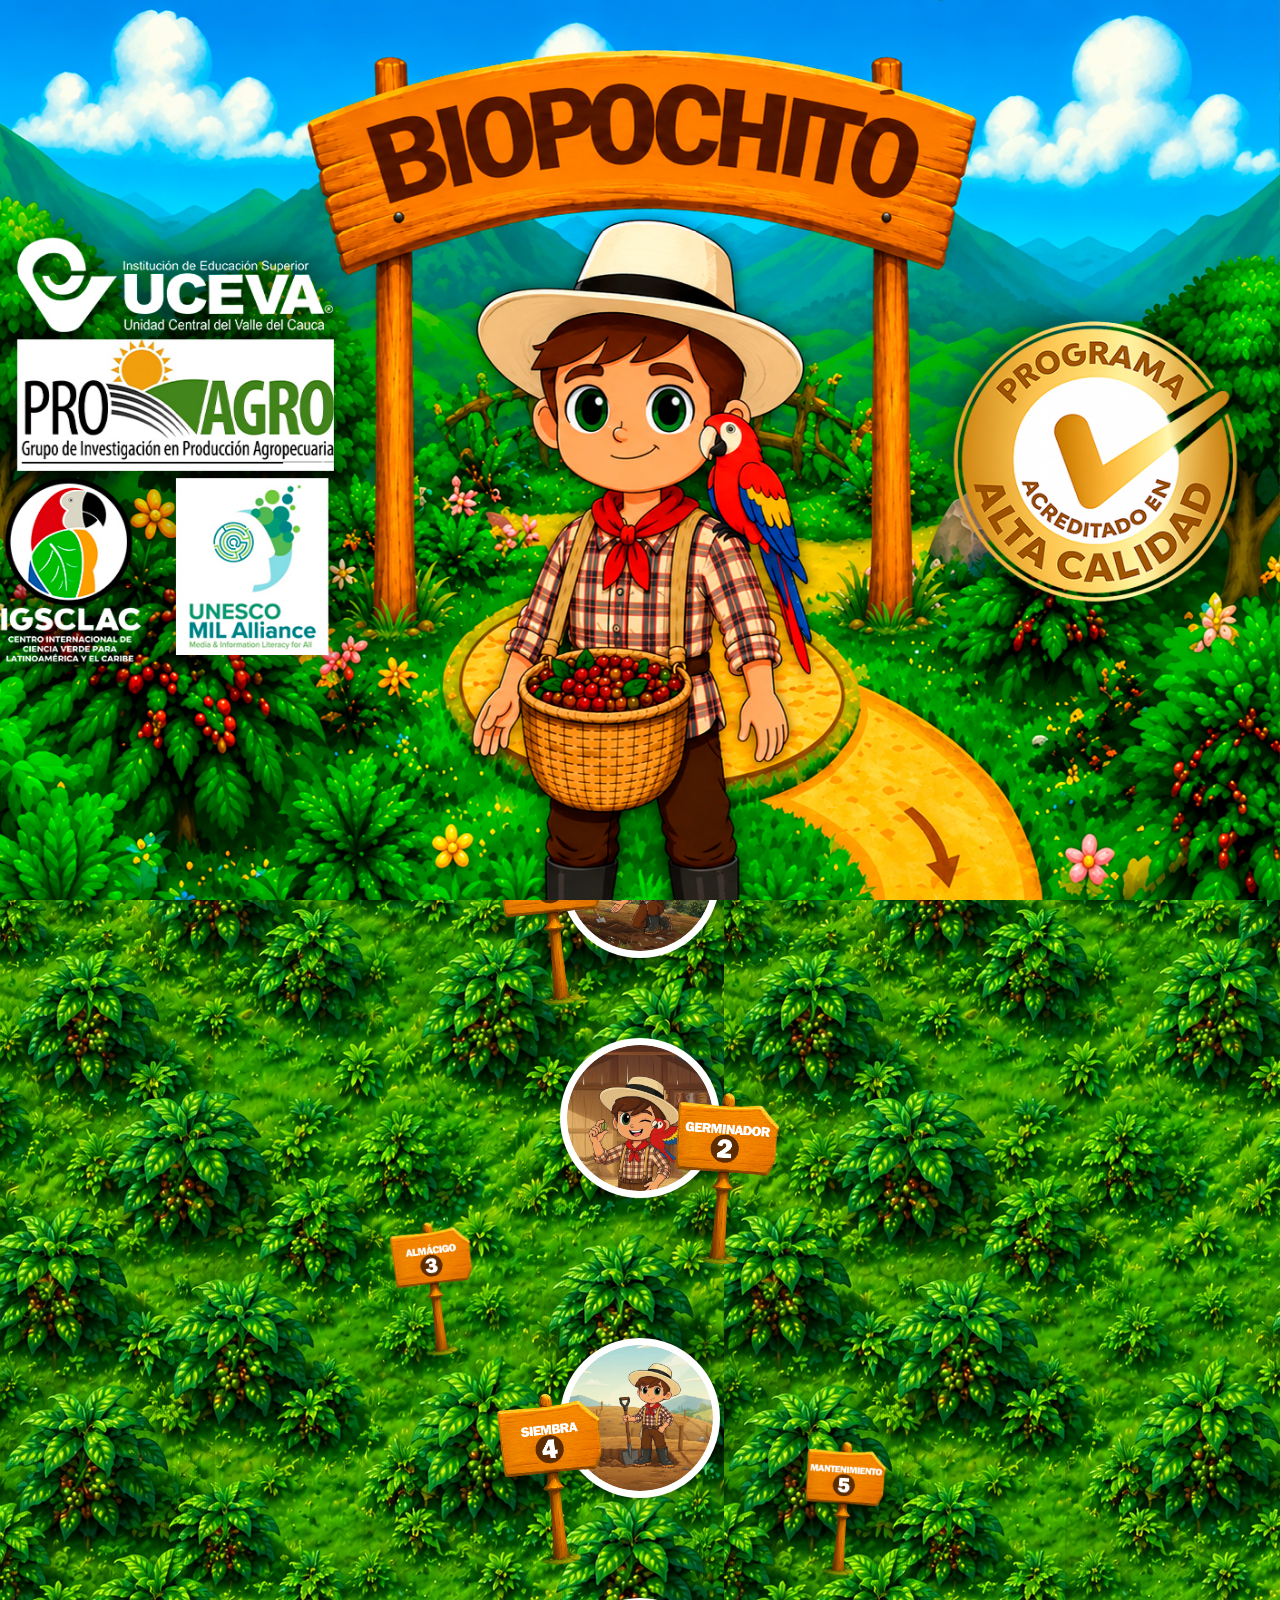
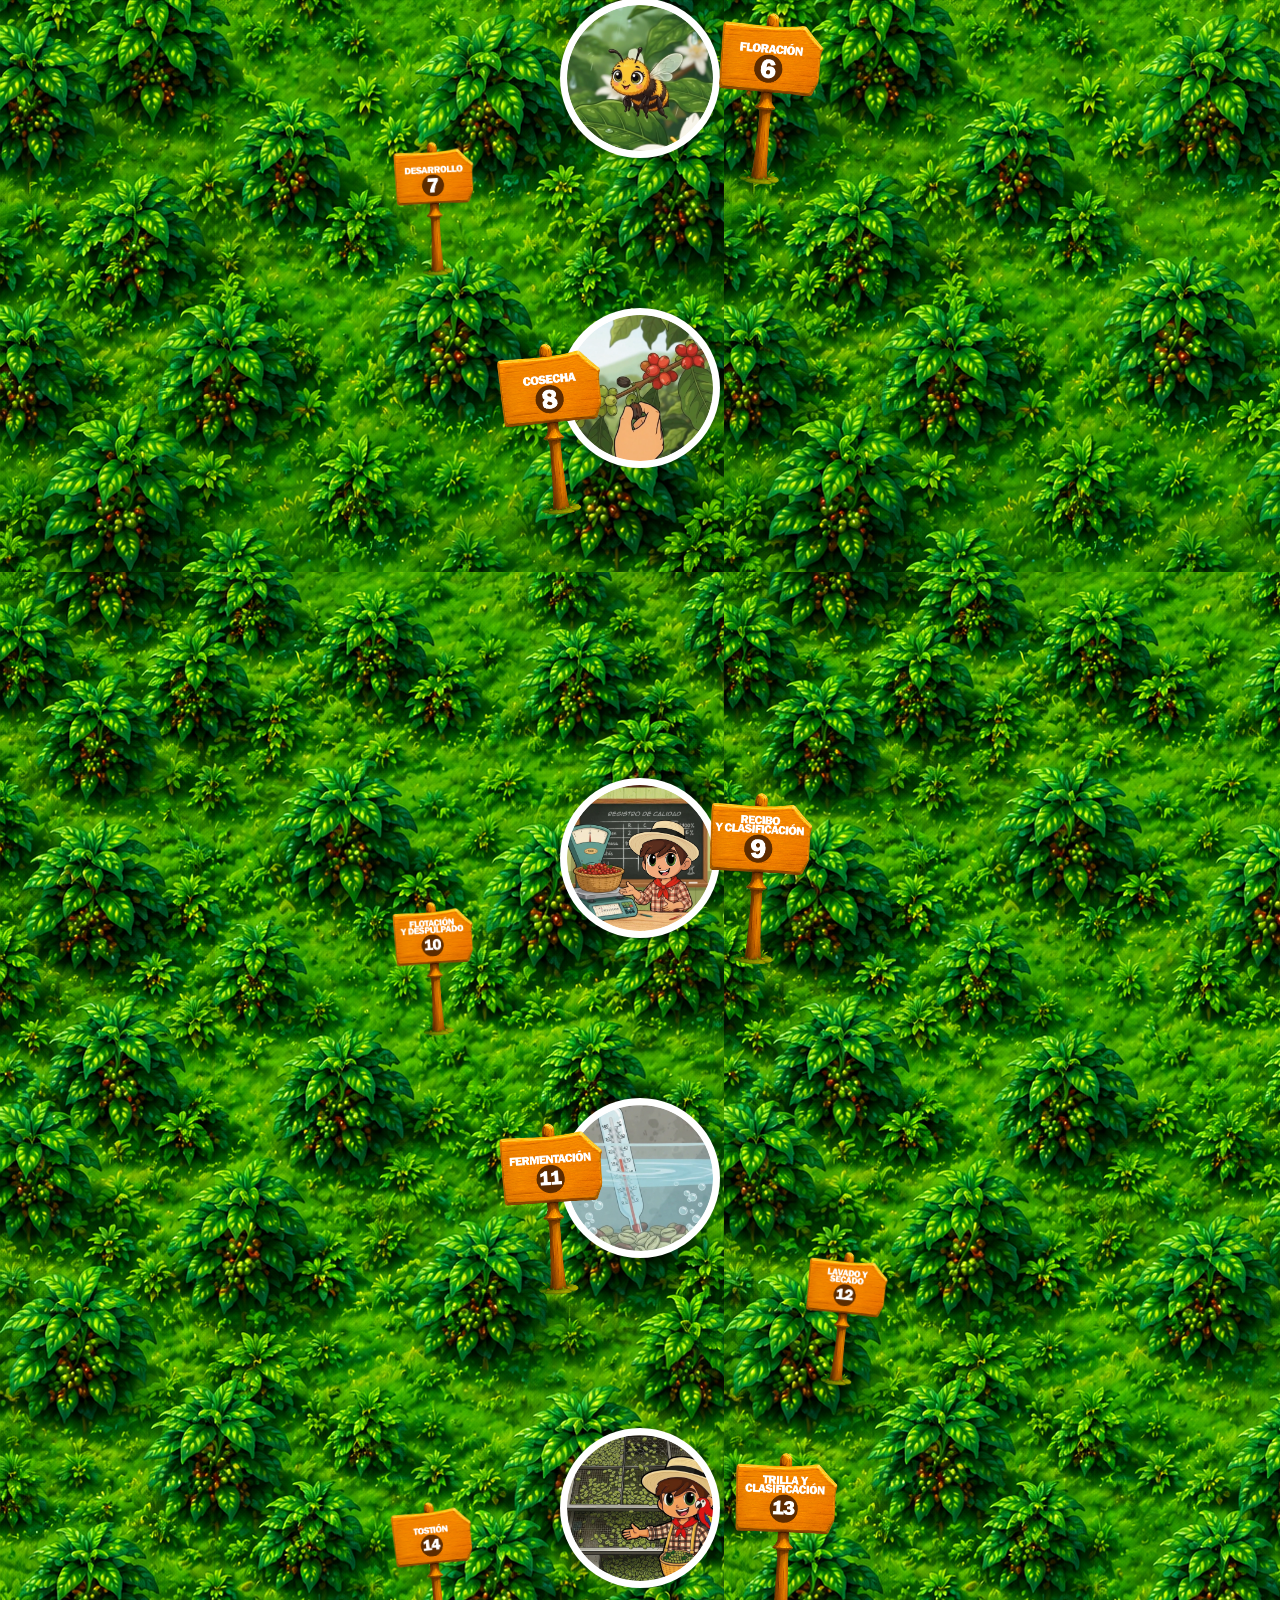
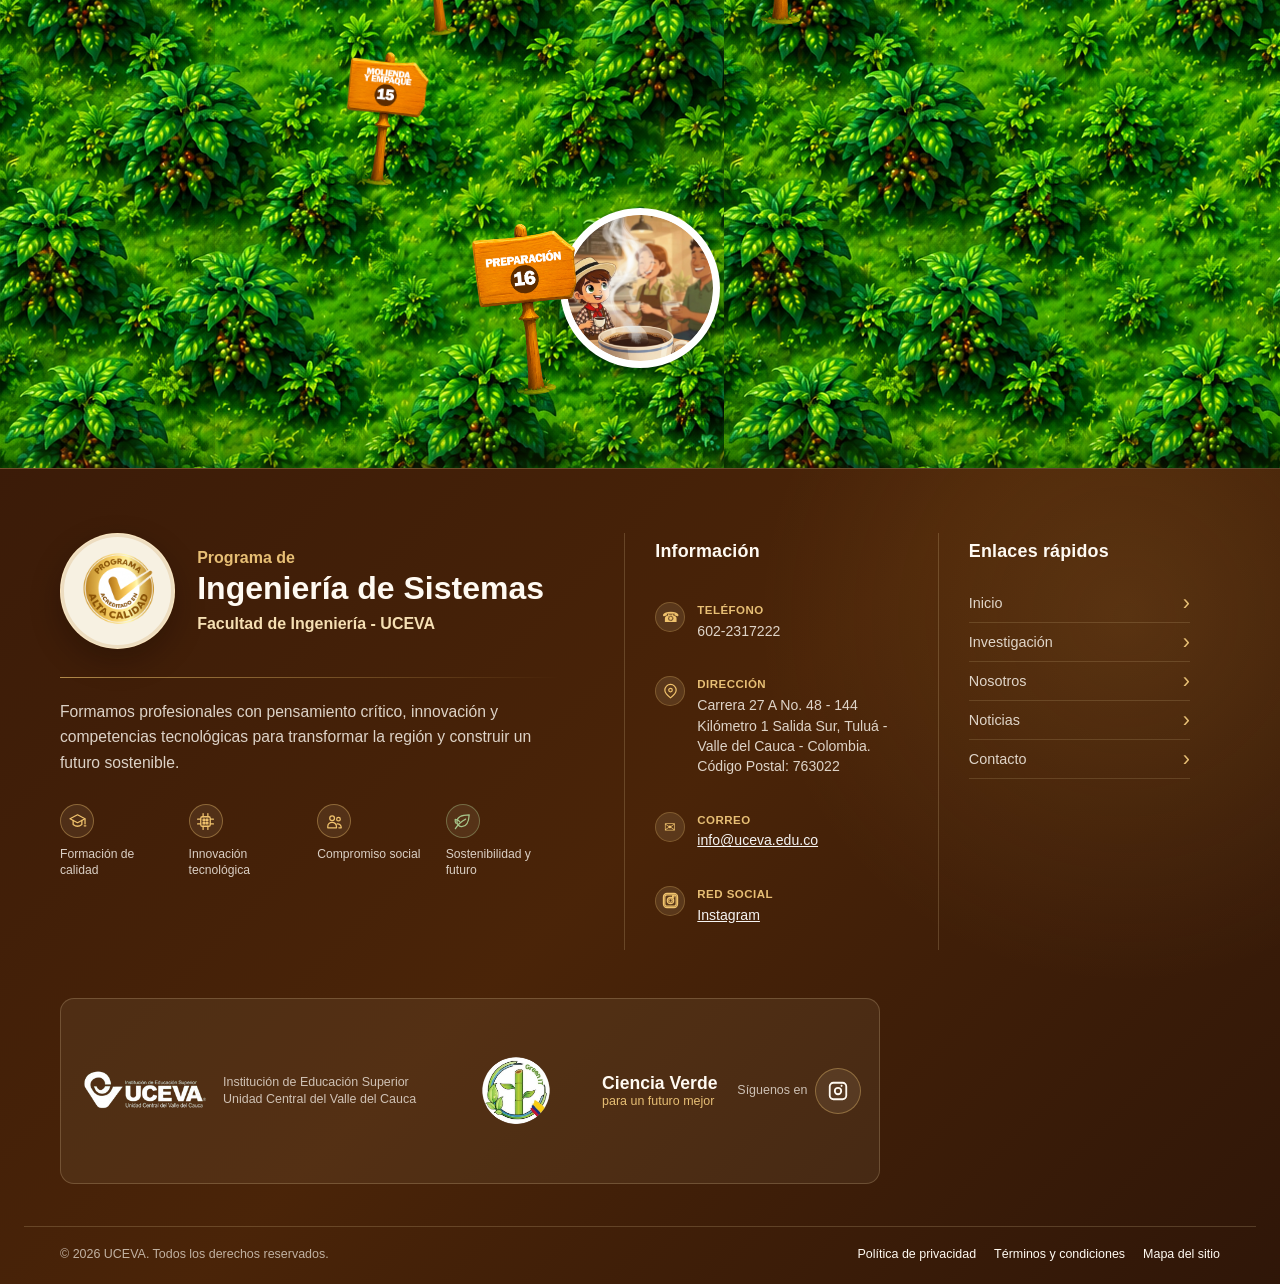
==== commit 599e5ee4: "se Agrega boton de alta calidad junto su ajuste de desaparicion" ====
--- a/index.html
+++ b/index.html
@@ -12,7 +12,7 @@
 
     <!-- SPLASH: imagen de bienvenida al inicio del proyecto -->
     <div id="splash-overlay" class="splash-overlay">
-        <img src="imagenes/Logo inicial biopochito caf hd.jpg" alt="Biopochito inicio" class="splash-image">
+        <img src="imagenes/Bienvenido a Biopochito horizontal.jpeg" alt="Biopochito inicio" class="splash-image">
     </div>
 
     <button class="btn-Biopochito" type="button" aria-label="Botón Biopochito" data-audio="Audacity/biopochito.wav"
@@ -22,6 +22,10 @@
 
         <img class="muneco-lateral" src="imagenes/Biopochito sin fondo.png" alt="Biopochito">
 
+    </button>
+
+    <button class="btn-altacalidad" type="button" aria-label="Acreditación Institucional Alta Calidad">
+        <img class="imagen-altacalidad-lateral" src="imagenes/altacalidad.png" alt="Acreditación Alta Calidad">
     </button>
 
     <nav class="navbar">
--- a/style.css
+++ b/style.css
@@ -22,15 +22,23 @@
 /* Small-screen override: make Biopochito larger on narrow devices */
 @media (max-width: 520px) {
     .btn-Biopochito {
-        width: clamp(150px, 38vw, 240px);
+        width: clamp(165px, 40vw, 250px);
         right: 0;
-        top: 42%;
-        bottom: auto;
-        transform: translateY(-50%);
+        bottom: calc(env(safe-area-inset-bottom, 0px) + 55px);
+        top: auto;
+        transform: none;
     }
 
     .muneco-lateral {
-        max-width: 240px;
+        max-width: 250px;
+    }
+
+    .btn-altacalidad {
+        width: clamp(95px, 24vw, 140px);
+        left: calc(env(safe-area-inset-left, 0px) + 8px);
+        bottom: calc(env(safe-area-inset-bottom, 0px) + 14px);
+        top: auto;
+        transform: none;
     }
 }
 
@@ -69,8 +77,13 @@
     }
 
     /* keep logo blancos above ProAgro */
-    .bienvenida .logos-placeholder .logo-card:nth-child(2) { order: 3 !important; }
-    .bienvenida .logos-placeholder .logo-card:nth-child(3) { order: 2 !important; }
+    .bienvenida .logos-placeholder .logo-card:nth-child(2) {
+        order: 3 !important;
+    }
+
+    .bienvenida .logos-placeholder .logo-card:nth-child(3) {
+        order: 2 !important;
+    }
 }
 
 body {
@@ -109,12 +122,12 @@
     z-index: 0;
 }
 
-body.pagina-equipo > * {
+body.pagina-equipo>* {
     position: relative;
     z-index: 1;
 }
 
-body.pagina-equipo > .splash-overlay {
+body.pagina-equipo>.splash-overlay {
     position: fixed;
     inset: 0;
     z-index: 9999;
@@ -151,7 +164,7 @@
         radial-gradient(circle at bottom left, rgba(31, 107, 58, 0.05), transparent 40%);
 }
 
-body.pagina-equipo .equipo-panel > * {
+body.pagina-equipo .equipo-panel>* {
     position: relative;
     z-index: 1;
 }
@@ -233,15 +246,15 @@
 .btn-Biopochito {
     position: fixed;
     right: -8px;
-    top: 45%;
-    transform: translateY(-50%);
-    width: clamp(280px, 28vw, 520px);
+    bottom: clamp(60px, 8vh, 100px);
+    top: auto;
+    transform: none;
+    width: clamp(180px, 18vw, 320px);
     background: transparent;
     border: none;
     padding: 0;
     cursor: pointer;
     z-index: 100;
-    animation: biopochitoEntrada 0.9s ease-out both;
     transition: opacity 120ms linear, visibility 120ms linear, transform 120ms linear;
 }
 
@@ -249,15 +262,38 @@
     opacity: 0;
     visibility: hidden;
     pointer-events: none;
-    transform: translateY(-50%) translateX(28px) scale(0.94);
+    transform: translateX(28px) scale(0.94);
 }
 
 .muneco-lateral {
     width: 100%;
     height: auto;
     display: block;
-    max-width: 520px;
-    filter: drop-shadow(0 18px 24px rgba(0,0,0,0.28));
+    max-width: 320px;
+    filter: drop-shadow(0 18px 24px rgba(0, 0, 0, 0.28));
+}
+
+.btn-altacalidad {
+    position: fixed;
+    left: clamp(12px, 1.8vw, 24px);
+    bottom: clamp(60px, 8vh, 100px);
+    top: auto;
+    transform: none;
+    width: clamp(85px, 8.5vw, 135px);
+    background: transparent;
+    border: none;
+    padding: 0;
+    cursor: default;
+    pointer-events: none;
+    z-index: 100;
+    transition: opacity 120ms linear, visibility 120ms linear, transform 120ms linear;
+}
+
+.imagen-altacalidad-lateral {
+    width: 100%;
+    height: auto;
+    display: block;
+    filter: drop-shadow(0 10px 20px rgba(0, 0, 0, 0.22));
 }
 
 .seccion-fondo {
@@ -273,7 +309,7 @@
     background-image: url('imagenes/FONDOFINAL.jpg');
     background-size: cover;
     background-position: center;
-    box-shadow: 0 10px 30px rgba(0,0,0,0.18);
+    box-shadow: 0 10px 30px rgba(0, 0, 0, 0.18);
     overflow: hidden;
 }
 
@@ -289,7 +325,7 @@
     padding: 0;
     cursor: pointer;
     background-color: white;
-    box-shadow: 0 8px 20px rgba(0,0,0,0.16);
+    box-shadow: 0 8px 20px rgba(0, 0, 0, 0.16);
     transition: transform 0.2s ease, box-shadow 0.2s ease;
     display: flex;
     align-items: center;
@@ -301,12 +337,12 @@
     bottom: 2710px;
 }
 
-.seccion-fondo button[data-audio] {
+.seccion-fondo .circulo-btn {
     border: 7px solid rgba(255, 255, 255, 0.98);
     box-shadow: 0 0 0 2px rgba(0, 0, 0, 0.08), 0 8px 20px rgba(0, 0, 0, 0.16);
 }
 
-.seccion-fondo button[data-audio] img {
+.seccion-fondo .circulo-btn img {
     object-position: center center;
 }
 
@@ -378,6 +414,12 @@
     box-shadow: none;
 }
 
+.cartel-btn picture {
+    display: block;
+    width: 100%;
+    height: auto;
+}
+
 .cartel-btn img {
     width: 100%;
     height: auto;
@@ -388,46 +430,44 @@
 .cartel-btn-3 {
     bottom: 2310px;
     left: 26%;
-    --cartel-rotate: 0deg;
-    width: 160px;
-    height: 160px;
-    border-radius: 50%;
-    overflow: hidden;
-    background: transparent;
-}
-
-.cartel-btn-5,
-.cartel-btn-7,
-.cartel-btn-10,
-.cartel-btn-12,
-.cartel-btn-14,
+    --cartel-rotate: -7deg;
+}
+
+.cartel-btn-5 {
+    bottom: 2090px;
+    left: 74%;
+    --cartel-rotate: 4deg;
+}
+
+.cartel-btn-7 {
+    bottom: 1790px;
+    left: 26%;
+    --cartel-rotate: -3deg;
+}
+
+.cartel-btn-10 {
+    bottom: 1030px;
+    left: 26%;
+    --cartel-rotate: -4deg;
+}
+
+.cartel-btn-12 {
+    bottom: 680px;
+    left: 74%;
+    --cartel-rotate: 6deg;
+}
+
+.cartel-btn-14 {
+    bottom: 430px;
+    left: 26%;
+    --cartel-rotate: -6deg;
+}
+
 .cartel-btn-15 {
-    width: 160px;
-    height: 160px;
-    --cartel-rotate: 0deg;
-    border-radius: 50%;
-    overflow: hidden;
-    background: transparent;
-}
-
-.cartel-btn-3 img,
-.cartel-btn-5 img,
-.cartel-btn-7 img,
-.cartel-btn-10 img,
-.cartel-btn-12 img,
-.cartel-btn-14 img,
-.cartel-btn-15 img {
-    width: 100%;
-    height: 100%;
-    object-fit: cover;
-    border-radius: 50%;
-}
-.cartel-btn-5 { bottom: 2090px; left: 74%; --cartel-rotate: 4deg; }
-.cartel-btn-7 { bottom: 1790px; left: 26%; --cartel-rotate: -3deg; }
-.cartel-btn-10 { bottom: 1030px; left: 26%; --cartel-rotate: -4deg; }
-.cartel-btn-12 { bottom: 680px; left: 74%; --cartel-rotate: 6deg; }
-.cartel-btn-14 { bottom: 430px; left: 26%; --cartel-rotate: -6deg; }
-.cartel-btn-15 { bottom: 280px; left: 20%; --cartel-rotate: 6deg; }
+    bottom: 280px;
+    left: 20%;
+    --cartel-rotate: 6deg;
+}
 
 .cartel-base {
     position: absolute;
@@ -442,15 +482,59 @@
     pointer-events: none;
 }
 
-.cartel-1 { bottom: 2660px; left: 40%; --cartel-rotate: -6deg; }
-.cartel-2 { bottom: 2400px; left: 60%; --cartel-rotate: 4deg; }
-.cartel-4 { bottom: 2100px; left: 40%; --cartel-rotate: -6deg; }
-.cartel-6 { bottom: 1880px; left: 65%; --cartel-rotate: 5deg; }
-.cartel-8 { bottom: 1550px; left: 40%; --cartel-rotate: -6deg; }
-.cartel-9 { bottom: 1100px; left: 64%; --cartel-rotate: 3deg; }
-.cartel-11 { bottom: 770px; left: 40%; --cartel-rotate: -4deg; }
-.cartel-13 { bottom: 440px; left: 67%; --cartel-rotate: 2deg; }
-.cartel-16 { bottom: 70px; left: 37%; --cartel-rotate: -6deg; }
+.cartel-1 {
+    bottom: 2660px;
+    left: 40%;
+    --cartel-rotate: -6deg;
+}
+
+.cartel-2 {
+    bottom: 2400px;
+    left: 60%;
+    --cartel-rotate: 4deg;
+}
+
+.cartel-4 {
+    bottom: 2100px;
+    left: 40%;
+    --cartel-rotate: -6deg;
+}
+
+.cartel-6 {
+    bottom: 1880px;
+    left: 65%;
+    --cartel-rotate: 5deg;
+}
+
+.cartel-8 {
+    bottom: 1550px;
+    left: 40%;
+    --cartel-rotate: -6deg;
+}
+
+.cartel-9 {
+    bottom: 1100px;
+    left: 64%;
+    --cartel-rotate: 3deg;
+}
+
+.cartel-11 {
+    bottom: 770px;
+    left: 40%;
+    --cartel-rotate: -4deg;
+}
+
+.cartel-13 {
+    bottom: 440px;
+    left: 67%;
+    --cartel-rotate: 2deg;
+}
+
+.cartel-16 {
+    bottom: 70px;
+    left: 37%;
+    --cartel-rotate: -6deg;
+}
 
 .contenedor {
     background-color: white;
@@ -458,7 +542,7 @@
     width: 100%;
     padding: 30px;
     border-radius: 12px;
-    box-shadow: 0 4px 15px rgba(0,0,0,0.1);
+    box-shadow: 0 4px 15px rgba(0, 0, 0, 0.1);
     text-align: center;
     margin-top: 8px;
 }
@@ -551,7 +635,7 @@
 
 .etiqueta {
     display: inline-block;
-    background-color: rgba(255,255,255,0.2);
+    background-color: rgba(255, 255, 255, 0.2);
     padding: 8px 14px;
     border-radius: 999px;
     font-weight: 700;
@@ -621,7 +705,12 @@
     font-size: clamp(0.98rem, 1.25vw, 1.08rem);
 }
 
-body.pagina-equipo .equipo-subtitulo + .equipo-subtitulo {
+body.pagina-equipo .equipo-subtitulo strong {
+    font-weight: 700;
+    color: var(--texto-principal);
+}
+
+body.pagina-equipo .equipo-subtitulo+.equipo-subtitulo {
     margin-top: 4px;
 }
 
@@ -780,7 +869,7 @@
 
 .btn-descubrir:hover {
     transform: translateY(-2px);
-    box-shadow: 0 10px 25px rgba(0,0,0,0.12);
+    box-shadow: 0 10px 25px rgba(0, 0, 0, 0.12);
 }
 
 .logos-placeholder {
@@ -803,8 +892,8 @@
 }
 
 .logo-card {
-    background-color: rgba(255,255,255,0.18);
-    border: 1px dashed rgba(255,255,255,0.7);
+    background-color: rgba(255, 255, 255, 0.18);
+    border: 1px dashed rgba(255, 255, 255, 0.7);
     border-radius: 16px;
     min-height: 110px;
     display: flex;
@@ -880,7 +969,7 @@
         display: flex;
         align-items: center;
         justify-content: center;
-        background-color: rgba(255,255,255,0.18);
+        background-color: rgba(255, 255, 255, 0.18);
         border-radius: 16px;
     }
 
@@ -900,8 +989,15 @@
     }
 }
 
-h1 { margin-bottom: 8px; }
-.subtitulo { color: #666; margin-bottom: 25px; font-size: 14px; }
+h1 {
+    margin-bottom: 8px;
+}
+
+.subtitulo {
+    color: #666;
+    margin-bottom: 25px;
+    font-size: 14px;
+}
 
 /* Lista de botones estresada verticalmente */
 .lista-audios {
@@ -929,109 +1025,109 @@
 }
 
 .footer-institucional {
-        width: 100vw;
-        margin: 0;
-        padding: 20px 0 5px;
-        background: linear-gradient(180deg, rgba(121, 52, 0, 0.99), rgba(121, 52, 0, 0.99));
-        color: white;
-        position: relative;
-        overflow: hidden;
-        border-top: 1px solid rgba(255, 255, 255, 0.08);
-    }
-
-    .footer-contenido {
-        position: relative;
-        z-index: 2;
-        max-width: 760px;
-        margin: 0 auto;
-        padding: 0 5%;
-        display: flex;
-        flex-direction: column;
-        align-items: flex-start;
-        gap: 28px;
-        text-align: left;
-    }
-
-    .footer-contact {
-        display: flex;
-        flex-direction: column;
-        gap: 18px;
-        align-items: flex-start;
-        width: 100%;
-    }
-
-    .footer-contact h3 {
-        font-size: clamp(1.6rem, 2.1vw, 1.8rem);
-        margin: 0;
-        width: 100%;
-        text-align: left;
-    }
-
-    .footer-contact .info-item {
-        display: flex;
-        flex-direction: row;
-        gap: 10px;
-        align-items: center;
-        margin: 0;
-        width: 100%;
-    }
-
-    .footer-contact .info-item p {
-        margin: 0;
-        line-height: 1.4;
-        color: rgba(255,255,255,0.95);
-        font-size: 0.94rem;
-    }
-
-    .footer-sociales {
-        justify-content: flex-start;
-        margin-top: 10px;
-    }
-
-    .footer-bottom {
-        margin-top: 28px;
-        padding: 14px 5%;
-        background-color: #ffffff;
-        display: flex;
-        justify-content: flex-start;
-        align-items: center;
-        gap: 12px;
-        border-radius: 0 0 18px 18px;
-        border-top: 1px solid rgba(0, 0, 0, 0.08);
-    }
-
-    .footer-bottom-text {
-        margin: 0;
-        color: #1f1f1f;
-        font-size: 0.9rem;
-        line-height: 1.5;
-    }
-
-    .footer-academico {
-        display: flex;
-        align-items: center;
-        gap: 12px;
-        margin-top: 18px;
-        padding-top: 14px;
-        border-top: 1px solid rgba(255,255,255,0.16);
-    }
-
-    .footer-academico-logo {
-        width: 40px;
-        height: auto;
-        object-fit: contain;
-    }
-
-    .footer-academico-text p {
-        margin: 0;
-        color: rgba(255,255,255,0.95);
-        font-size: 0.92rem;
-        line-height: 1.4;
-    }
-
-    .footer-academico-text p:first-child {
-        font-weight: 700;
-    }
+    width: 100vw;
+    margin: 0;
+    padding: 20px 0 5px;
+    background: linear-gradient(180deg, rgba(121, 52, 0, 0.99), rgba(121, 52, 0, 0.99));
+    color: white;
+    position: relative;
+    overflow: hidden;
+    border-top: 1px solid rgba(255, 255, 255, 0.08);
+}
+
+.footer-contenido {
+    position: relative;
+    z-index: 2;
+    max-width: 760px;
+    margin: 0 auto;
+    padding: 0 5%;
+    display: flex;
+    flex-direction: column;
+    align-items: flex-start;
+    gap: 28px;
+    text-align: left;
+}
+
+.footer-contact {
+    display: flex;
+    flex-direction: column;
+    gap: 18px;
+    align-items: flex-start;
+    width: 100%;
+}
+
+.footer-contact h3 {
+    font-size: clamp(1.6rem, 2.1vw, 1.8rem);
+    margin: 0;
+    width: 100%;
+    text-align: left;
+}
+
+.footer-contact .info-item {
+    display: flex;
+    flex-direction: row;
+    gap: 10px;
+    align-items: center;
+    margin: 0;
+    width: 100%;
+}
+
+.footer-contact .info-item p {
+    margin: 0;
+    line-height: 1.4;
+    color: rgba(255, 255, 255, 0.95);
+    font-size: 0.94rem;
+}
+
+.footer-sociales {
+    justify-content: flex-start;
+    margin-top: 10px;
+}
+
+.footer-bottom {
+    margin-top: 28px;
+    padding: 14px 5%;
+    background-color: #ffffff;
+    display: flex;
+    justify-content: flex-start;
+    align-items: center;
+    gap: 12px;
+    border-radius: 0 0 18px 18px;
+    border-top: 1px solid rgba(0, 0, 0, 0.08);
+}
+
+.footer-bottom-text {
+    margin: 0;
+    color: #1f1f1f;
+    font-size: 0.9rem;
+    line-height: 1.5;
+}
+
+.footer-academico {
+    display: flex;
+    align-items: center;
+    gap: 12px;
+    margin-top: 18px;
+    padding-top: 14px;
+    border-top: 1px solid rgba(255, 255, 255, 0.16);
+}
+
+.footer-academico-logo {
+    width: 40px;
+    height: auto;
+    object-fit: contain;
+}
+
+.footer-academico-text p {
+    margin: 0;
+    color: rgba(255, 255, 255, 0.95);
+    font-size: 0.92rem;
+    line-height: 1.4;
+}
+
+.footer-academico-text p:first-child {
+    font-weight: 700;
+}
 
 .info-item {
     display: flex;
@@ -1048,7 +1144,7 @@
     min-width: 30px;
     height: 30px;
     border-radius: 50%;
-    background: rgba(255,255,255,0.12);
+    background: rgba(255, 255, 255, 0.12);
     font-size: 0.95rem;
     color: white;
     padding-top: 0;
@@ -1063,53 +1159,53 @@
 .info-item p {
     margin: 0;
     line-height: 1.5;
-    color: rgba(255,255,255,0.95);
+    color: rgba(255, 255, 255, 0.95);
     font-size: 0.95rem;
 }
 
 .info-item p a {
-    color: rgba(255,255,255,0.95);
+    color: rgba(255, 255, 255, 0.95);
     text-decoration: underline;
 }
 
 .footer-social-link {
-        display: inline-flex;
-        align-items: center;
-        justify-content: center;
-        gap: 6px;
-        margin-left: 12px;
-        height: 24px;
-        padding: 0 8px;
-        border-radius: 999px;
-        background-color: rgba(255, 255, 255, 0.16);
-        color: white;
-        text-decoration: none;
-        font-size: 0.9rem;
-        font-weight: 600;
-    }
-
-    .footer-social-link:hover {
-        background-color: rgba(255, 255, 255, 0.24);
-    }
-
-    .footer-social-icon {
-        width: 18px;
-        height: 18px;
+    display: inline-flex;
+    align-items: center;
+    justify-content: center;
+    gap: 6px;
+    margin-left: 12px;
+    height: 24px;
+    padding: 0 8px;
+    border-radius: 999px;
+    background-color: rgba(255, 255, 255, 0.16);
+    color: white;
+    text-decoration: none;
+    font-size: 0.9rem;
+    font-weight: 600;
+}
+
+.footer-social-link:hover {
+    background-color: rgba(255, 255, 255, 0.24);
+}
+
+.footer-social-icon {
+    width: 18px;
+    height: 18px;
     object-fit: contain;
     display: block;
 }
 
-    .footer-character {
-        width: clamp(140px, 22vw, 180px);
-        right: 6%;
-        bottom: 4%;
-    }
-
-    .footer-bg-logo {
-        width: clamp(220px, 32vw, 320px);
-        right: 6%;
-        top: 40%;
-    }
+.footer-character {
+    width: clamp(140px, 22vw, 180px);
+    right: 6%;
+    bottom: 4%;
+}
+
+.footer-bg-logo {
+    width: clamp(220px, 32vw, 320px);
+    right: 6%;
+    top: 40%;
+}
 
 @media (max-width: 620px) {
     .footer-institucional {
@@ -1226,10 +1322,10 @@
     min-height: 128px;
     padding: 18px;
     text-align: center;
-    background-color: rgba(255,255,255,0.12);
+    background-color: rgba(255, 255, 255, 0.12);
     border: 1px solid rgba(255, 236, 207, 0.28);
     border-radius: 8px;
-    box-shadow: inset 0 1px 0 rgba(255,255,255,0.16);
+    box-shadow: inset 0 1px 0 rgba(255, 255, 255, 0.16);
 }
 
 .footer-sigla {
@@ -1239,7 +1335,7 @@
     min-width: 86px;
     min-height: 38px;
     padding: 8px 13px;
-    border: 1px solid rgba(255,255,255,0.36);
+    border: 1px solid rgba(255, 255, 255, 0.36);
     border-radius: 999px;
     color: #fff3d9;
     font-size: 0.92rem;
@@ -1307,8 +1403,8 @@
     height: 100%;
     object-fit: cover;
     display: block;
-    transform: scale(1);
-    transition: transform 0.6s ease, opacity 0.6s ease;
+    transform: none;
+    transition: opacity 0.6s ease;
 }
 
 @media (max-width: 620px) {
@@ -1317,11 +1413,12 @@
         height: 100%;
         object-fit: cover;
         object-position: center center;
+        transform: none;
     }
 }
 
 .splash-overlay.splash-visible .splash-image {
-    transform: scale(1.02);
+    transform: none;
 }
 
 /* clase temporal para desactivar transiciones en la entrada */
@@ -1332,7 +1429,7 @@
 
 .modal-contenido {
     background:
-        linear-gradient(180deg, rgba(255,255,255,0.98), rgba(255,255,255,0.95)),
+        linear-gradient(180deg, rgba(255, 255, 255, 0.98), rgba(255, 255, 255, 0.95)),
         url('imagenes/FONDOPASTO.png');
     padding: 28px;
     border: 2px solid rgba(255, 140, 0, 0.22);
@@ -1343,7 +1440,7 @@
     overflow-y: auto;
     position: relative;
     text-align: center;
-    box-shadow: 0 24px 70px rgba(0,0,0,0.34);
+    box-shadow: 0 24px 70px rgba(0, 0, 0, 0.34);
     animation: modalEntrada 0.22s ease-out;
 }
 
@@ -1401,19 +1498,19 @@
     height: 36px;
     font-size: 28px;
     line-height: 1;
-    background: rgba(255,255,255,0.92);
+    background: rgba(255, 255, 255, 0.92);
     border: none;
     border-radius: 50%;
     cursor: pointer;
     color: #6b6b6b;
-    box-shadow: 0 6px 18px rgba(0,0,0,0.14);
+    box-shadow: 0 6px 18px rgba(0, 0, 0, 0.14);
     transition: color 0.2s ease, transform 0.2s ease, box-shadow 0.2s ease;
 }
 
 .btn-cerrar:hover {
     color: #2e2e2e;
     transform: translateY(-1px);
-    box-shadow: 0 8px 22px rgba(0,0,0,0.18);
+    box-shadow: 0 8px 22px rgba(0, 0, 0, 0.18);
 }
 
 .modal-imagen-marco {
@@ -1429,7 +1526,7 @@
         radial-gradient(circle at 35% 25%, #fff9dc 0 22%, #f4c45d 23% 40%, #78b84b 41% 100%);
     box-shadow:
         0 16px 35px rgba(27, 90, 37, 0.24),
-        inset 0 0 0 8px rgba(255,255,255,0.58);
+        inset 0 0 0 8px rgba(255, 255, 255, 0.58);
 }
 
 .modal-imagen-caption {
@@ -1455,7 +1552,7 @@
     border: 5px solid white;
     border-radius: 50%;
     background-color: #fffaf0;
-    box-shadow: 0 8px 18px rgba(0,0,0,0.2);
+    box-shadow: 0 8px 18px rgba(0, 0, 0, 0.2);
 }
 
 #modal-imagen.modal-imagen-preview-fase {
@@ -1479,7 +1576,7 @@
     line-height: 1.62;
     margin-bottom: 24px;
     text-align: left;
-    background-color: rgba(255,255,255,0.72);
+    background-color: rgba(255, 255, 255, 0.72);
     border-left: 4px solid #ff8c00;
     border-radius: 10px;
     padding: 14px 16px;
@@ -1536,7 +1633,9 @@
 }
 
 /* Clases utilitarias para ocultar elementos */
-.oculto { display: none !important; }
+.oculto {
+    display: none !important;
+}
 
 @keyframes modalEntrada {
     from {
@@ -1626,7 +1725,10 @@
 }
 
 @media (prefers-reduced-motion: reduce) {
-    *, *::before, *::after {
+
+    *,
+    *::before,
+    *::after {
         animation-duration: 0.01ms !important;
         animation-iteration-count: 1 !important;
         transition-duration: 0.01ms !important;
@@ -1646,10 +1748,10 @@
 
     .btn-Biopochito {
         right: 0;
-        top: 42%;
-        bottom: auto;
-        transform: translateY(-50%);
-        width: clamp(210px, 34vw, 350px);
+        bottom: calc(env(safe-area-inset-bottom, 0px) + 55px);
+        top: auto;
+        transform: none;
+        width: clamp(190px, 36vw, 290px);
         z-index: 900;
     }
 
@@ -1679,138 +1781,75 @@
 
     .seccion-fondo {
         height: auto;
-        padding: 20px 14px 24px;
+        padding: 28px 14px 34px;
         display: flex;
         flex-direction: column;
-        gap: 10px;
+        align-items: center;
+        justify-content: flex-start;
+        gap: 20px;
         background-image: none;
-        background-color: rgba(255,255,255,0.75);
+        background-color: rgba(255, 255, 255, 0.75);
     }
 
     .circulo-btn,
-    .cartel-btn,
-    .cartel-base {
+    .cartel-btn {
         position: relative;
-        left: auto;
-        bottom: auto;
-        transform: none;
-        width: 240px;
-        max-width: 240px;
+        left: auto !important;
+        right: auto !important;
+        top: auto !important;
+        bottom: auto !important;
+        transform: none !important;
+        width: 220px;
+        height: 220px;
+        max-width: 220px;
+        min-width: 220px;
+        min-height: 220px;
+        aspect-ratio: 1 / 1;
         margin: 0 auto;
-        display: block;
-        align-self: center;
-    }
-
-    .circulo-btn {
-        aspect-ratio: 1 / 1;
-        border-radius: 16px;
-        height: 240px;
-        padding: 0;
-        background: linear-gradient(135deg, #ffb347, #ff8c00);
-        color: white;
-        font-weight: 700;
-        font-size: 0.98rem;
+        display: flex;
+        align-items: center;
         justify-content: center;
-        text-align: center;
-        box-shadow: 0 8px 18px rgba(0,0,0,0.14);
-    }
-
-    .circulo-btn img,
-    .cartel-btn img {
+        border-radius: 50% !important;
+        overflow: hidden !important;
+        border: 7px solid rgba(255, 255, 255, 0.98) !important;
+        box-shadow: 0 0 0 2px rgba(0, 0, 0, 0.08), 0 8px 20px rgba(0, 0, 0, 0.16) !important;
+        background-color: white !important;
+        background-image: none !important;
+        padding: 0 !important;
+        cursor: pointer;
+        z-index: 2;
+        transition: transform 0.2s ease, box-shadow 0.2s ease;
+    }
+
+    .circulo-btn:hover,
+    .cartel-btn:hover,
+    .circulo-btn:focus-visible,
+    .cartel-btn:focus-visible {
+        transform: scale(1.04) !important;
+        box-shadow: 0 0 0 3px #ff8c00, 0 10px 24px rgba(0, 0, 0, 0.22) !important;
+    }
+
+    .circulo-btn picture,
+    .cartel-btn picture {
         display: block;
         width: 100%;
         height: 100%;
-        object-fit: cover;
-        border-radius: 50% !important;
-    }
-
-    .circulo-btn,
-    .cartel-btn {
-        border-radius: 50% !important;
+        border-radius: 50%;
         overflow: hidden;
     }
 
-    .cartel-btn {
-        width: 100%;
-        aspect-ratio: 1 / 1;
-        min-height: 54px;
-        padding: 0;
-        border-radius: 16px;
-        background: linear-gradient(135deg, #fff5e6, #ffe0b3);
-        color: #8a4500;
-        font-weight: 700;
-        font-size: 0.95rem;
-        box-shadow: 0 6px 14px rgba(0,0,0,0.1);
-        display: flex;
-        align-items: center;
-        justify-content: center;
-        overflow: hidden;
-    }
-
-    .cartel-btn-3,
-    .cartel-btn-5,
-    .cartel-btn-7,
-    .cartel-btn-10,
-    .cartel-btn-12,
-    .cartel-btn-14,
-    .cartel-btn-15 {
-        background: linear-gradient(135deg, #ffb347, #ff8c00) !important;
-        color: white !important;
-        box-shadow: 0 8px 18px rgba(0,0,0,0.14) !important;
-    }
-
+    .circulo-btn img,
     .cartel-btn img {
-        display: block;
+        display: block !important;
         width: 100%;
         height: 100%;
-        object-fit: cover;
-        border-radius: 16px;
-    }
-
-    .cartel-btn:hover,
-    .cartel-btn:focus-visible {
-        transform: none;
-        scale: 1.01;
+        object-fit: cover !important;
+        border-radius: 50% !important;
     }
 
     .cartel-base {
-        display: none;
-        pointer-events: none;
-    }
-
-    /* Keep the third-phase photo visible on mobile. */
-    .cartel-btn-3,
-    .cartel-btn-5,
-    .cartel-btn-7,
-    .cartel-btn-10,
-    .cartel-btn-12,
-    .cartel-btn-14,
-    .cartel-btn-15 {
-        width: 220px !important;
-        height: 220px !important;
-        min-height: 220px !important;
-        max-width: 220px !important;
-        background: transparent !important;
-        background-image: none !important;
-        box-shadow:
-            inset 0 0 0 18px rgba(255, 255, 255, 0.95),
-            inset 0 0 0 20px rgba(0, 0, 0, 0.08) !important;
-    }
-
-    .cartel-btn-3 img,
-    .cartel-btn-5 img,
-    .cartel-btn-7 img,
-    .cartel-btn-10 img,
-    .cartel-btn-12 img,
-    .cartel-btn-14 img,
-    .cartel-btn-15 img {
-        display: block !important;
-        border-radius: 50% !important;
-    }
-
-    .seccion-fondo button[data-audio] {
-        border: 7px solid rgba(255, 255, 255, 0.98) !important;
-        box-shadow: 0 0 0 2px rgba(0, 0, 0, 0.08), 0 8px 20px rgba(0, 0, 0, 0.16) !important;
+        display: none !important;
+        pointer-events: none !important;
     }
 }
 
@@ -1848,25 +1887,27 @@
     }
 
     .seccion-fondo {
-        padding: 16px 10px 18px;
-        gap: 12px;
+        padding: 20px 10px 26px;
+        gap: 16px;
     }
 
     .circulo-btn,
-    .cartel-btn,
-    .cartel-base {
-        position: relative;
-        width: 220px;
-        max-width: 220px;
-        height: 220px;
-        min-height: 220px;
+    .cartel-btn {
+        width: min(200px, 64vw);
+        height: min(200px, 64vw);
+        max-width: 200px;
+        min-width: 0;
+        min-height: 0;
+        border: 6px solid rgba(255, 255, 255, 0.98) !important;
+        box-shadow: 0 0 0 2px rgba(0, 0, 0, 0.08), 0 6px 16px rgba(0, 0, 0, 0.16) !important;
+    }
+
+    .circulo-btn picture,
+    .cartel-btn picture {
+        display: block;
+        width: 100%;
+        height: 100%;
         border-radius: 50%;
-        overflow: hidden;
-        background-clip: padding-box;
-        box-sizing: border-box;
-        box-shadow:
-            inset 0 0 0 10px rgba(255,255,255,0.95),
-            inset 0 0 0 12px rgba(0,0,0,0.08);
     }
 
     .circulo-btn img,
@@ -2199,7 +2240,7 @@
 
 .footer-uceva p,
 .footer-ciencia span,
-.footer-redes > span {
+.footer-redes>span {
     margin: 0;
     color: rgba(255, 250, 242, 0.72);
     font-size: 0.78rem;
@@ -2213,7 +2254,7 @@
     gap: 6px;
 }
 
-.footer-ciencia > div {
+.footer-ciencia>div {
     display: flex;
     flex-direction: column;
     justify-content: center;
@@ -2296,7 +2337,7 @@
     font-size: 0.78rem;
 }
 
-.footer-bottom > div {
+.footer-bottom>div {
     display: flex;
     flex-wrap: wrap;
     justify-content: flex-end;
@@ -2393,7 +2434,7 @@
         padding: 18px 8px 22px;
     }
 
-    .footer-bottom > div {
+    .footer-bottom>div {
         justify-content: flex-start;
         gap: 10px 16px;
         margin-top: 10px;
@@ -2404,12 +2445,22 @@
 @media (max-width: 820px) {
     .btn-Biopochito {
         right: calc(env(safe-area-inset-right, 0px) - 8px);
-        top: 45%;
-        width: clamp(180px, 44vw, 280px);
+        bottom: calc(env(safe-area-inset-bottom, 0px) + 55px);
+        top: auto;
+        transform: none;
+        width: clamp(190px, 40vw, 290px);
     }
 
     .muneco-lateral {
-        max-width: 280px;
+        max-width: 290px;
+    }
+
+    .btn-altacalidad {
+        left: calc(env(safe-area-inset-left, 0px) + 8px);
+        bottom: calc(env(safe-area-inset-bottom, 0px) + 14px);
+        top: auto;
+        transform: none;
+        width: clamp(115px, 22vw, 165px);
     }
 }
 
@@ -2420,7 +2471,13 @@
     }
 
     .btn-Biopochito {
-        top: 49%;
+        bottom: calc(env(safe-area-inset-bottom, 0px) + 50px);
+        top: auto;
+    }
+
+    .btn-altacalidad {
+        bottom: calc(env(safe-area-inset-bottom, 0px) + 12px);
+        top: auto;
     }
 
     .navbar {
@@ -2467,6 +2524,7 @@
         height: 100%;
         object-fit: cover;
         object-position: center center;
+        transform: none;
     }
 
     .hero,
@@ -2503,4 +2561,4 @@
         margin-left: -20px;
         margin-right: -20px;
     }
-}
+}
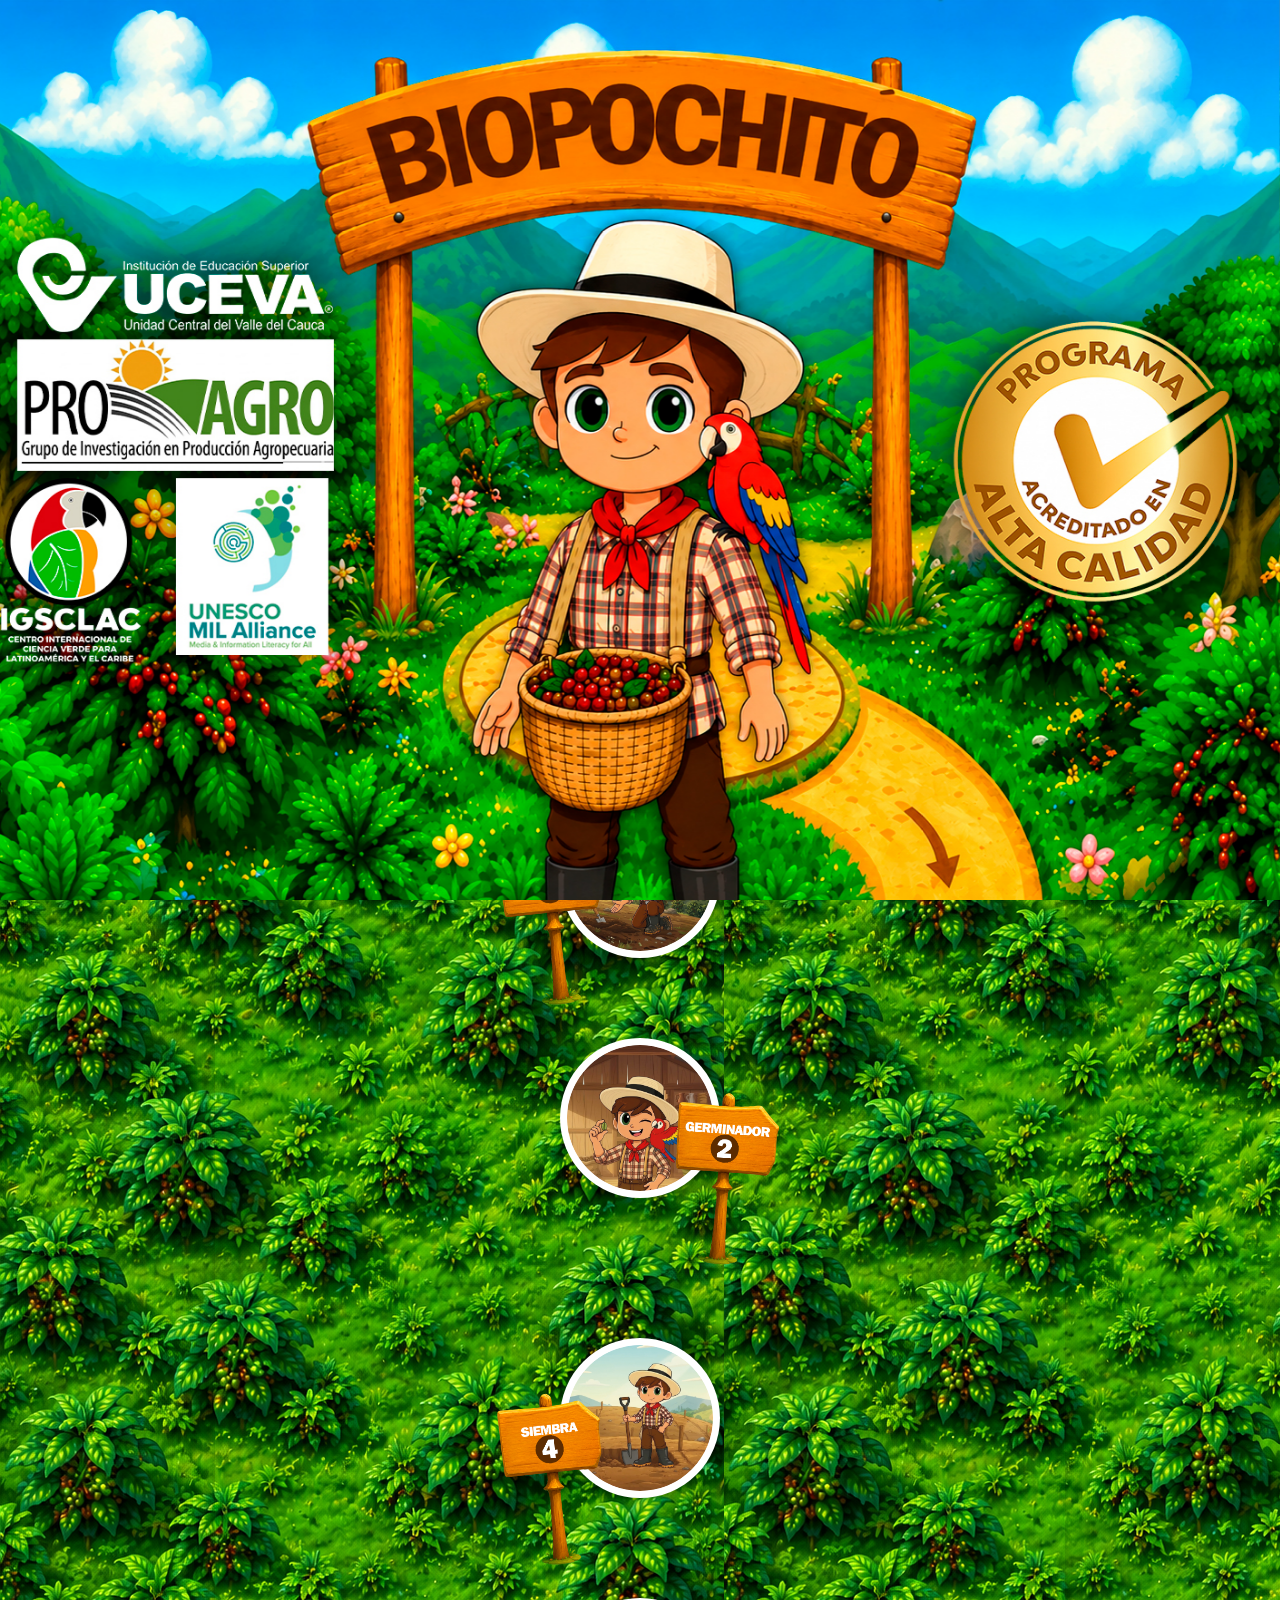
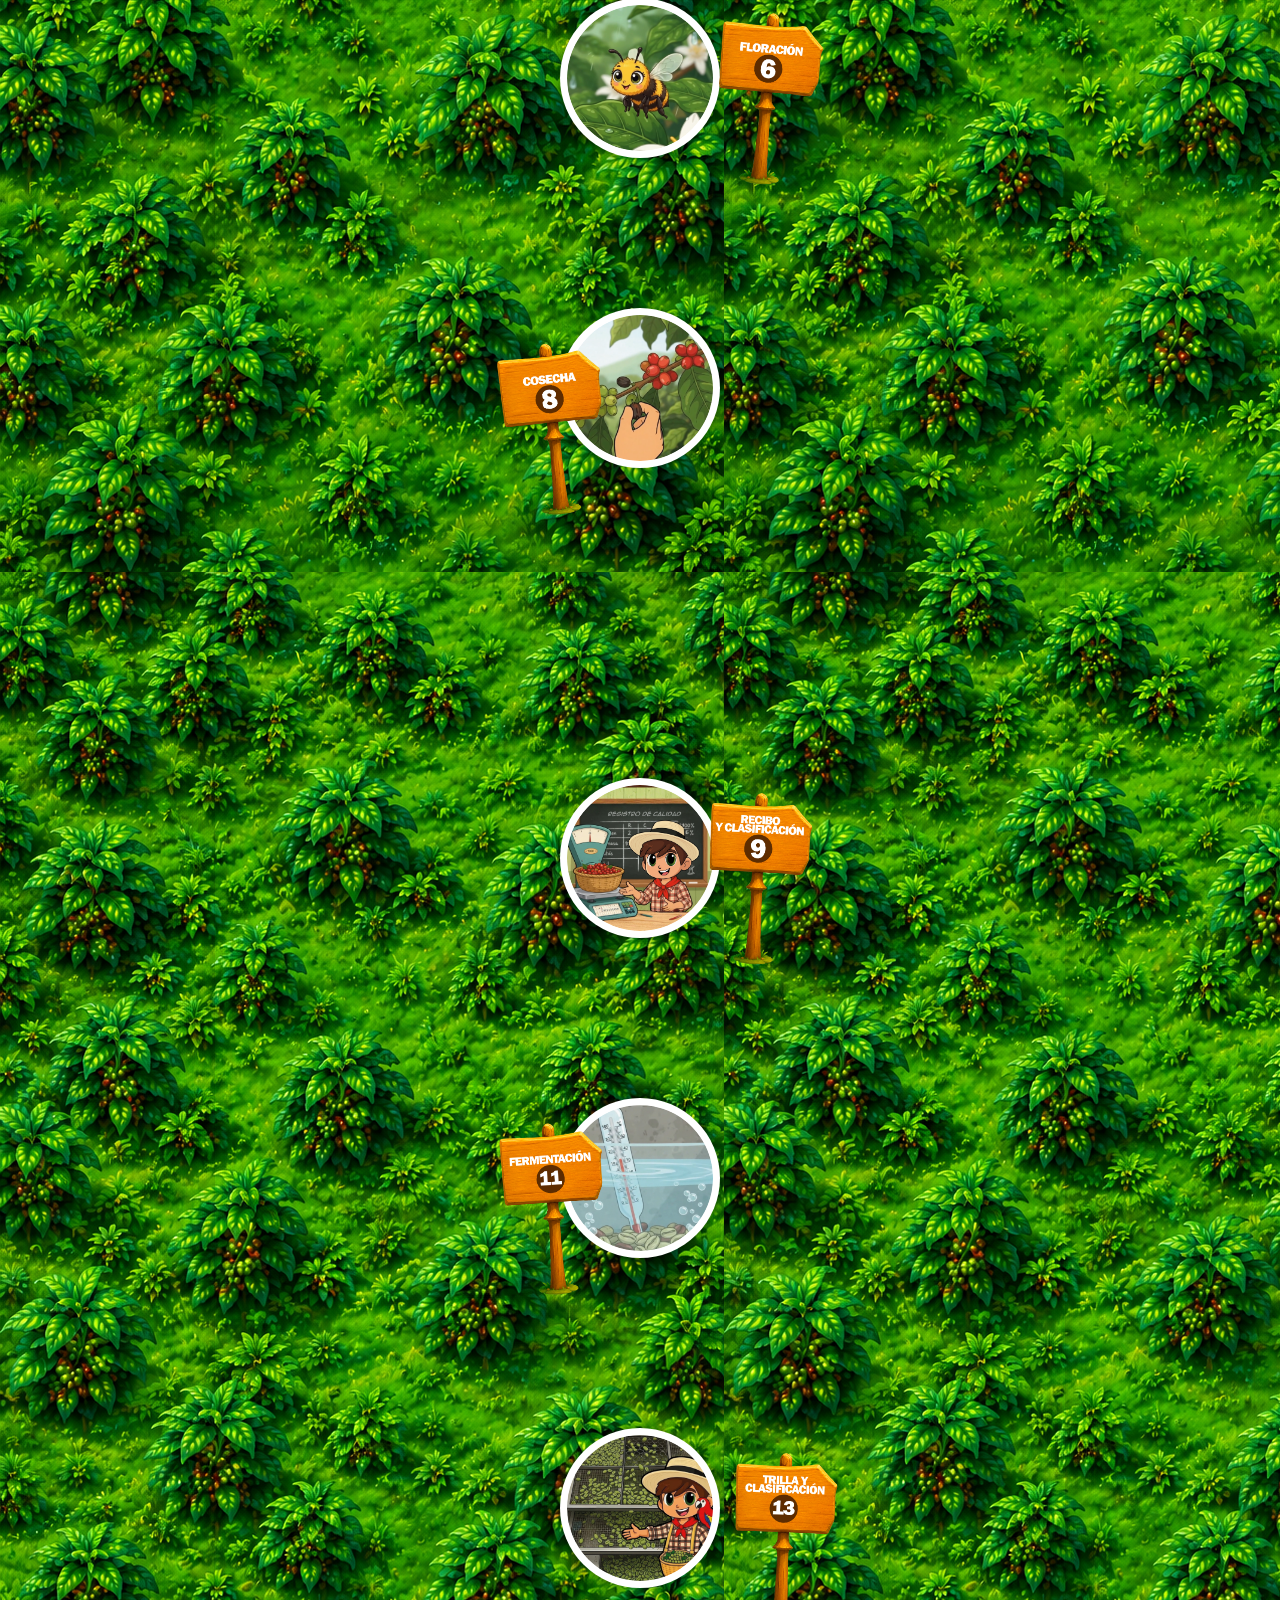
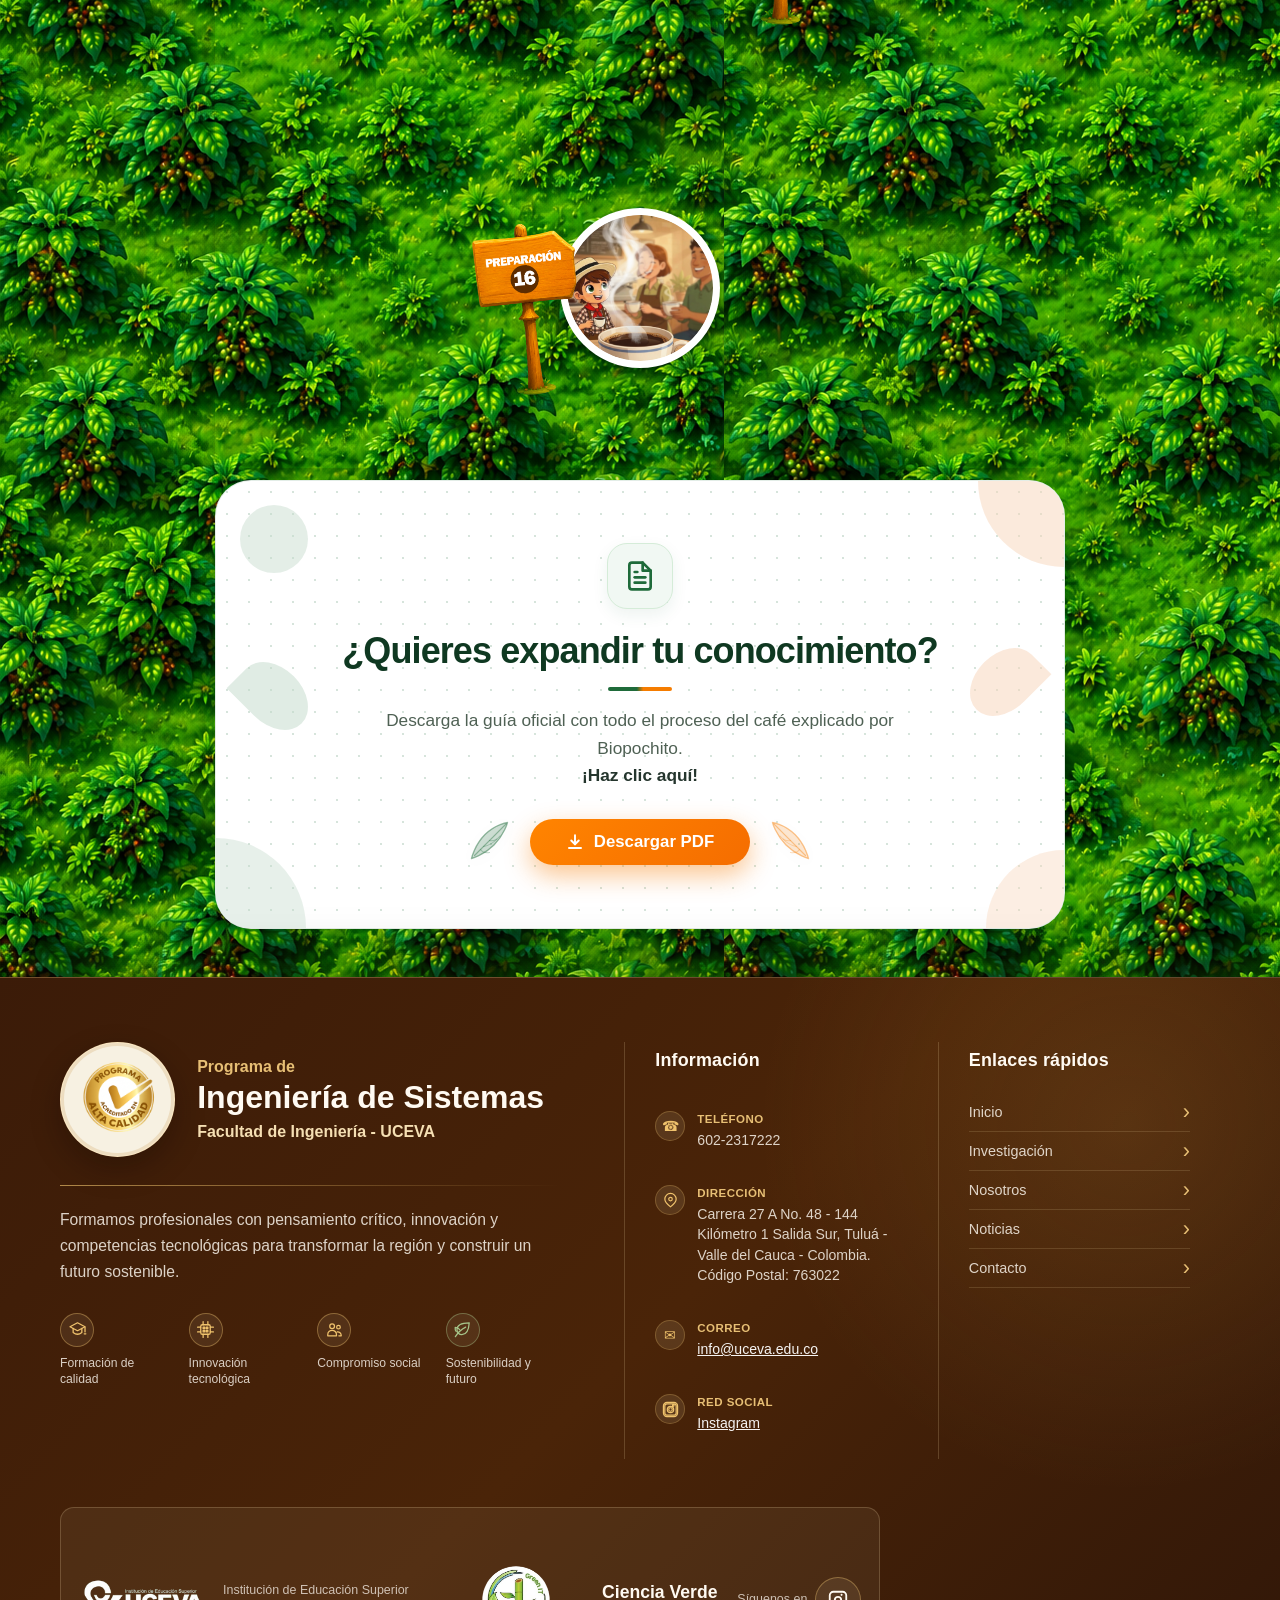
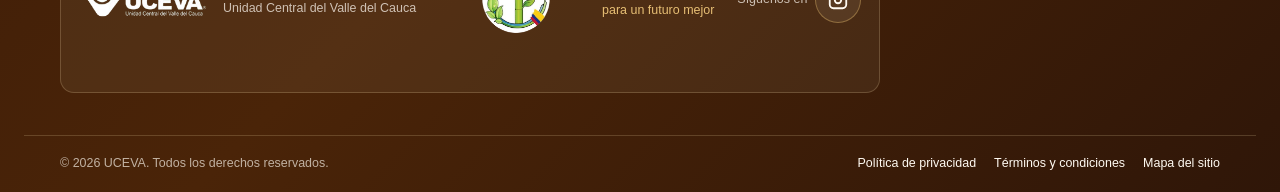
==== commit ce071e38: "Organizar reproduccion de videos, audio y modal de Biopochito, agrandar boton alta calidad en PC y n" ====
--- a/index.html
+++ b/index.html
@@ -114,7 +114,7 @@
 
         <img class="cartel-base cartel-6" src="Fases/cartel6.png" alt="Cartel 6">
         <button class="cartel-btn cartel-btn-5" type="button" aria-label="Botón cartel 5"
-            data-titulo="MANTENIMIENTO VEGETATIVO" data-desc="Una vez sembrado el café, hay que cuidarlo siempre.
+            data-titulo="MANTENIMIENTO VEGETATIVO" data-video="videosbiopocho/video5.mp4" data-desc="Una vez sembrado el café, hay que cuidarlo siempre.
                 Se le da fertilizante según lo que necesita la tierra.
                 Se limpian las malas hierbas que le roban comida.
                 Se vigilan las plagas y enfermedades, y se controlan con remedios naturales o especiales.
@@ -163,7 +163,7 @@
 
         <img class="cartel-base cartel-8" src="Fases/cartel8.png" alt="Cartel 8">
         <button class="circulo-btn circulo-btn-9" type="button" aria-label="Botón circular 6"
-            data-titulo="RECIBO Y CLASIFICACIÓN" data-desc="Cuando el café cereza llega del campo, lo recibimos y revisamos.
+            data-titulo="RECIBO Y CLASIFICACIÓN" data-video="videosbiopocho/video9.mp4" data-desc="Cuando el café cereza llega del campo, lo recibimos y revisamos.
                 Miramos que los frutos estén bien maduros, sanos y sin impurezas.
                 Separamos los que no sirven.
                 Así nos aseguramos de que solo entre al proceso el café de buena calidad.
@@ -195,7 +195,7 @@
         </button>
 
         <button class="cartel-btn cartel-btn-12" type="button" aria-label="Botón cartel 12"
-            data-titulo="LAVADO Y SECADO" data-desc="Una vez que la fermentación terminó, lavamos el café con agua limpia para quitar cualquier resto de pegajosidad. 
+            data-titulo="LAVADO Y SECADO" data-video="videosbiopocho/video12.mp4" data-desc="Una vez que la fermentación terminó, lavamos el café con agua limpia para quitar cualquier resto de pegajosidad. 
                 Queda bien limpio. Pero ahora está muy mojado y si lo dejamos así, se daña. 
                 Por eso lo secamos. Podemos secarlo al sol en unas camas llamadas marquesinas, o con máquinas especiales. 
                 El objetivo es que el grano tenga solo entre un 10% y un 12% de humedad. 
@@ -210,7 +210,7 @@
 
         <img class="cartel-base cartel-11" src="Fases/cartel11.png" alt="Cartel 11">
         <button class="circulo-btn circulo-btn-13" type="button" aria-label="Botón circular 8"
-            data-titulo="TRILLA Y CLASIFICACIÓN" data-desc="El café ya está secó, pero todavía tiene una capa dura llamada pergamino. 
+            data-titulo="TRILLA Y CLASIFICACIÓN" data-video="videosbiopocho/video13.mp4" data-desc="El café ya está secó, pero todavía tiene una capa dura llamada pergamino. 
                 Con una máquina que se llama trilladora, le quitamos esa capa. 
                 Ahora obtenemos el café verde, que es el grano listo para tostar. 
                 Pero antes de tostar, tenemos que clasificarlo. 
@@ -222,7 +222,7 @@
         </button>
 
         <button class="cartel-btn cartel-btn-14" type="button" aria-label="Botón cartel 14" data-titulo="TOSTIÓN"
-            data-desc="El café verde aún no huele a café. 
+            data-video="videosbiopocho/video14.mp4" data-desc="El café verde aún no huele a café. 
                 Ese olor tan rico aparece cuando lo tostamos. 
                 Metemos los granos en una tostadora con temperaturas muy controladas. 
                 Allí pasan reacciones químicas que transforman el grano: se oscurece, se vuelve quebradizo, y nacen los compuestos que dan el aroma, el sabor, el cuerpo y el color. 
@@ -236,7 +236,7 @@
         </button>
 
         <button class="cartel-btn cartel-btn-15" type="button" aria-label="Botón cartel 15"
-            data-titulo="MOLIENDA Y EMPAQUE" data-desc="El café tostado se muele para poder prepararlo. 
+            data-titulo="MOLIENDA Y EMPAQUE" data-video="videosbiopocho/video15.mp4" data-desc="El café tostado se muele para poder prepararlo. 
             La molienda puede ser gruesa, media o fina, según cómo lo vayamos a hacer: por ejemplo, para prensa francesa se necesita gruesa, y para espresso, fina. 
             Una vez molido o en grano, hay que empacarlo muy bien. 
             Usamos bolsas especiales que no dejan pasar la luz, el oxígeno ni la humedad. 
@@ -250,7 +250,7 @@
         </button>
 
         <button class="circulo-btn circulo-btn-16" type="button" aria-label="Botón circular 9" data-titulo="PREPARACIÓN"
-            data-desc="Por fin llegó el momento de disfrutarlo. 
+            data-video="videosbiopocho/video16.mp4" data-desc="Por fin llegó el momento de disfrutarlo. 
         Preparamos la bebida con métodos como filtro, espresso, prensa francesa o V60. 
         Cada método necesita una molienda distinta y un tiempo de extracción diferente. 
         También controlamos la temperatura del agua y la cantidad de café. 
@@ -260,6 +260,81 @@
             <img src="Circulos/CB16.png" alt="Imagen de la decimosexta fase del recorrido del café">
         </button>
         <img class="cartel-base cartel-16" src="Fases/cartel16.png" alt="Cartel 16">
+    </section>
+
+    <!-- SECCIÓN DE DESCARGA DE PDF ESTILO GUÍA BIOPOCHITO -->
+    <section class="seccion-descarga" aria-label="Descarga la guía oficial del proceso del café">
+        <!-- Formas orgánicas y translúcidas decorativas inspiradas en la imagen -->
+        <span class="forma-decorativa forma-decorativa--tl-circulo" aria-hidden="true"></span>
+        <span class="forma-decorativa forma-decorativa--ml-gota" aria-hidden="true"></span>
+        <span class="forma-decorativa forma-decorativa--bl-esquina" aria-hidden="true"></span>
+        <span class="forma-decorativa forma-decorativa--tr-esquina" aria-hidden="true"></span>
+        <span class="forma-decorativa forma-decorativa--mr-gota" aria-hidden="true"></span>
+        <span class="forma-decorativa forma-decorativa--br-esquina" aria-hidden="true"></span>
+
+        <!-- Tarjeta de contenido -->
+        <div class="descarga-card-body">
+            <!-- Icono verde de documento -->
+            <div class="descarga-icono-doc" aria-hidden="true">
+                <svg viewBox="0 0 24 24" fill="none" stroke="currentColor" stroke-width="2" stroke-linecap="round" stroke-linejoin="round">
+                    <path d="M14 2H6a2 2 0 0 0-2 2v16a2 2 0 0 0 2 2h12a2 2 0 0 0 2-2V8z"/>
+                    <polyline points="14 2 14 8 20 8"/>
+                    <line x1="16" y1="13" x2="8" y2="13"/>
+                    <line x1="16" y1="17" x2="8" y2="17"/>
+                    <line x1="10" y1="9" x2="8" y2="9"/>
+                </svg>
+            </div>
+
+            <!-- Título -->
+            <h2 class="descarga-titulo">¿Quieres expandir tu conocimiento?</h2>
+
+            <!-- Barra divisoria verde y naranja -->
+            <div class="descarga-linea-decorativa" aria-hidden="true"></div>
+
+            <!-- Subtítulo descriptivo -->
+            <p class="descarga-subtitulo">
+                Descarga la guía oficial con todo el proceso del café explicado por Biopochito.<br>
+                <span class="descarga-subtitulo-destacado">¡Haz clic aquí!</span>
+            </p>
+
+            <!-- Contenedor del botón con hojas translúcidas a los lados -->
+            <div class="descarga-boton-contenedor">
+                <!-- Hoja translúcida izquierda -->
+                <div class="hoja-transluz hoja-transluz--izq" aria-hidden="true">
+                    <svg viewBox="0 0 64 64" fill="none">
+                        <path d="M10 54C10 54 14 36 28 22C42 8 58 6 58 6C58 6 54 22 40 36C26 50 10 54 10 54Z" fill="rgba(31, 107, 58, 0.22)" stroke="rgba(31, 107, 58, 0.45)" stroke-width="1.8" stroke-linejoin="round"/>
+                        <path d="M14 50C26 38 42 22 56 8" stroke="rgba(31, 107, 58, 0.4)" stroke-width="1.6" stroke-linecap="round"/>
+                        <path d="M26 38C32 37 38 34 44 28" stroke="rgba(31, 107, 58, 0.3)" stroke-width="1.4" stroke-linecap="round"/>
+                        <path d="M34 30C38 31 43 30 48 24" stroke="rgba(31, 107, 58, 0.3)" stroke-width="1.4" stroke-linecap="round"/>
+                        <path d="M22 42C24 45 28 47 34 46" stroke="rgba(31, 107, 58, 0.3)" stroke-width="1.4" stroke-linecap="round"/>
+                    </svg>
+                </div>
+
+                <!-- Botón de Descarga Naranja -->
+                <a class="btn-descargar"
+                   href="multimedia/Proceso del Café en Biopochito - oficial.pdf"
+                   download="Proceso del Café en Biopochito - oficial.pdf"
+                   aria-label="Descargar PDF oficial con todo el proceso del café">
+                    <svg class="btn-descargar-icono" viewBox="0 0 24 24" fill="none" stroke="currentColor" stroke-width="2.6" stroke-linecap="round" stroke-linejoin="round" aria-hidden="true">
+                        <line x1="12" y1="3" x2="12" y2="15"/>
+                        <polyline points="7 10 12 15 17 10"/>
+                        <line x1="4" y1="20" x2="20" y2="20"/>
+                    </svg>
+                    <span>Descargar PDF</span>
+                </a>
+
+                <!-- Hoja translúcida derecha -->
+                <div class="hoja-transluz hoja-transluz--der" aria-hidden="true">
+                    <svg viewBox="0 0 64 64" fill="none">
+                        <path d="M54 54C54 54 50 36 36 22C22 8 6 6 6 6C6 6 10 22 24 36C38 50 54 54 54 54Z" fill="rgba(245, 124, 0, 0.18)" stroke="rgba(245, 124, 0, 0.42)" stroke-width="1.8" stroke-linejoin="round"/>
+                        <path d="M50 50C38 38 22 22 8 8" stroke="rgba(245, 124, 0, 0.38)" stroke-width="1.6" stroke-linecap="round"/>
+                        <path d="M38 38C32 37 26 34 20 28" stroke="rgba(245, 124, 0, 0.28)" stroke-width="1.4" stroke-linecap="round"/>
+                        <path d="M30 30C26 31 21 30 16 24" stroke="rgba(245, 124, 0, 0.28)" stroke-width="1.4" stroke-linecap="round"/>
+                        <path d="M42 42C40 45 36 47 30 46" stroke="rgba(245, 124, 0, 0.28)" stroke-width="1.4" stroke-linecap="round"/>
+                    </svg>
+                </div>
+            </div>
+        </div>
     </section>
 
     <footer class="footer-institucional">
--- a/style.css
+++ b/style.css
@@ -2561,4 +2561,294 @@
         margin-left: -20px;
         margin-right: -20px;
     }
+}
+
+/* ===== SECCIÓN DE DESCARGA DE PDF (ESTILO GUÍA BIOPOCHITO) ===== */
+.seccion-descarga {
+    position: relative;
+    max-width: 850px;
+    width: 100%;
+    margin: 12px auto 48px;
+    padding: clamp(38px, 5.5vw, 62px) clamp(20px, 4.5vw, 56px);
+    background-color: #ffffff;
+    /* Cuadrícula punteada idéntica a la imagen de referencia */
+    background-image: radial-gradient(rgba(31, 107, 58, 0.18) 1.5px, transparent 1.5px);
+    background-size: 22px 22px;
+    border-radius: 36px;
+    border: 1px solid rgba(31, 107, 58, 0.12);
+    box-shadow: 0 18px 45px rgba(18, 48, 28, 0.12), 0 3px 10px rgba(0, 0, 0, 0.04);
+    text-align: center;
+    overflow: hidden;
+}
+
+/* --- Formas orgánicas y translúcidas de los bordes (como en la imagen) --- */
+.forma-decorativa {
+    position: absolute;
+    pointer-events: none;
+    z-index: 1;
+}
+
+/* Círculo verde menta superior izquierdo */
+.forma-decorativa--tl-circulo {
+    top: 24px;
+    left: 24px;
+    width: 68px;
+    height: 68px;
+    border-radius: 50%;
+    background: rgba(195, 218, 203, 0.45);
+}
+
+/* Gota / hoja verde menta lateral izquierda */
+.forma-decorativa--ml-gota {
+    top: 48%;
+    left: 30px;
+    width: 56px;
+    height: 78px;
+    border-radius: 0 65% 65% 65%;
+    transform: translateY(-50%) rotate(-45deg);
+    background: rgba(195, 218, 203, 0.52);
+}
+
+/* Esquina verde menta inferior izquierda */
+.forma-decorativa--bl-esquina {
+    bottom: 0;
+    left: 0;
+    width: 90px;
+    height: 90px;
+    border-radius: 0 100% 0 0;
+    background: rgba(195, 218, 203, 0.40);
+}
+
+/* Esquina durazno superior derecha */
+.forma-decorativa--tr-esquina {
+    top: 0;
+    right: 0;
+    width: 86px;
+    height: 86px;
+    border-radius: 0 0 0 100%;
+    background: rgba(248, 214, 188, 0.52);
+}
+
+/* Gota / hoja durazno lateral derecha */
+.forma-decorativa--mr-gota {
+    top: 45%;
+    right: 32px;
+    width: 56px;
+    height: 78px;
+    border-radius: 65% 0 65% 65%;
+    transform: translateY(-50%) rotate(45deg);
+    background: rgba(248, 214, 188, 0.54);
+}
+
+/* Esquina durazno inferior derecha */
+.forma-decorativa--br-esquina {
+    bottom: 0;
+    right: 0;
+    width: 78px;
+    height: 78px;
+    border-radius: 100% 0 0 0;
+    background: rgba(248, 214, 188, 0.42);
+}
+
+/* --- Contenido de la tarjeta --- */
+.descarga-card-body {
+    position: relative;
+    z-index: 2;
+    display: flex;
+    flex-direction: column;
+    align-items: center;
+    justify-content: center;
+}
+
+/* Icono verde de documento en marco cuadrado redondeado */
+.descarga-icono-doc {
+    display: inline-flex;
+    align-items: center;
+    justify-content: center;
+    width: 66px;
+    height: 66px;
+    border-radius: 20px;
+    background: #f1f8f3;
+    border: 1.5px solid #d5ecd8;
+    box-shadow: 0 6px 16px rgba(31, 107, 58, 0.08);
+    margin-bottom: 20px;
+    color: #1f6b3a;
+    transition: transform 0.25s ease;
+}
+
+.descarga-icono-doc svg {
+    width: 32px;
+    height: 32px;
+}
+
+.seccion-descarga:hover .descarga-icono-doc {
+    transform: translateY(-3px) scale(1.04);
+}
+
+/* Título verde oscuro idéntico a la imagen */
+.descarga-titulo {
+    font-size: clamp(1.5rem, 3.8vw, 2.25rem);
+    font-weight: 800;
+    color: #0f3821;
+    letter-spacing: -0.025em;
+    line-height: 1.2;
+    margin: 0;
+}
+
+/* Línea divisoria decorativa verde y naranja */
+.descarga-linea-decorativa {
+    width: 64px;
+    height: 4.5px;
+    border-radius: 999px;
+    background: linear-gradient(90deg, #1f6b3a 45%, #f57c00 55%);
+    margin: 14px auto 16px;
+}
+
+/* Subtítulo */
+.descarga-subtitulo {
+    font-size: clamp(0.96rem, 1.8vw, 1.08rem);
+    color: #4f6154;
+    line-height: 1.6;
+    margin: 0 auto 24px;
+    max-width: 560px;
+}
+
+.descarga-subtitulo-destacado {
+    font-weight: 600;
+    color: #24352d;
+}
+
+/* --- Contenedor del botón con hojas translúcidas --- */
+.descarga-boton-contenedor {
+    display: inline-flex;
+    align-items: center;
+    justify-content: center;
+    gap: 18px;
+    position: relative;
+    margin-top: 4px;
+}
+
+/* Hojas translúcidas a los lados del botón */
+.hoja-transluz {
+    width: 48px;
+    height: 48px;
+    display: flex;
+    align-items: center;
+    justify-content: center;
+    pointer-events: none;
+    transition: transform 0.3s ease, opacity 0.3s ease;
+    animation: hoja-flotar 3.5s ease-in-out infinite alternate;
+}
+
+.hoja-transluz--izq {
+    transform-origin: bottom right;
+}
+
+.hoja-transluz--der {
+    transform-origin: bottom left;
+    animation-delay: -1.75s;
+}
+
+.hoja-transluz svg {
+    width: 100%;
+    height: 100%;
+    filter: drop-shadow(0 2px 6px rgba(0, 0, 0, 0.05));
+}
+
+@keyframes hoja-flotar {
+    0% {
+        transform: translateY(0) rotate(0deg);
+    }
+    100% {
+        transform: translateY(-4px) rotate(4deg);
+    }
+}
+
+.descarga-boton-contenedor:hover .hoja-transluz--izq {
+    transform: translateY(-3px) scale(1.08) rotate(-6deg);
+}
+
+.descarga-boton-contenedor:hover .hoja-transluz--der {
+    transform: translateY(-3px) scale(1.08) rotate(6deg);
+}
+
+/* Botón naranja idéntico a la imagen */
+.btn-descargar {
+    display: inline-flex;
+    align-items: center;
+    justify-content: center;
+    gap: 10px;
+    background: linear-gradient(135deg, #ff8400, #f56d00);
+    color: #ffffff;
+    font-size: 1.05rem;
+    font-weight: 700;
+    padding: 13px 36px;
+    border-radius: 999px;
+    text-decoration: none;
+    box-shadow: 0 10px 26px rgba(245, 122, 0, 0.44);
+    transition: transform 0.22s ease, box-shadow 0.22s ease, background 0.22s ease;
+    position: relative;
+}
+
+.btn-descargar:hover {
+    transform: translateY(-3px) scale(1.03);
+    box-shadow: 0 14px 34px rgba(245, 122, 0, 0.55);
+    background: linear-gradient(135deg, #ff921a, #f87400);
+}
+
+.btn-descargar:active {
+    transform: translateY(0) scale(0.99);
+    box-shadow: 0 6px 16px rgba(245, 122, 0, 0.35);
+}
+
+.btn-descargar-icono {
+    width: 18px;
+    height: 18px;
+    flex-shrink: 0;
+}
+
+/* Ajustes responsivos para pantallas pequeñas */
+@media (max-width: 620px) {
+    .seccion-descarga {
+        border-radius: 24px;
+        padding: 34px 18px;
+        margin-bottom: 30px;
+    }
+
+    .forma-decorativa--tl-circulo {
+        width: 44px;
+        height: 44px;
+        top: 14px;
+        left: 14px;
+    }
+
+    .forma-decorativa--tr-esquina {
+        width: 50px;
+        height: 50px;
+    }
+
+    .forma-decorativa--ml-gota,
+    .forma-decorativa--mr-gota {
+        display: none; /* Se ocultan en pantallas muy angostas para no superponerse con el texto */
+    }
+
+    .descarga-titulo {
+        font-size: 1.35rem;
+    }
+
+    .descarga-boton-contenedor {
+        width: 100%;
+        gap: 8px;
+    }
+
+    .hoja-transluz {
+        width: 34px;
+        height: 34px;
+    }
+
+    .btn-descargar {
+        flex: 1;
+        padding: 13px 20px;
+        font-size: 0.98rem;
+    }
 }
